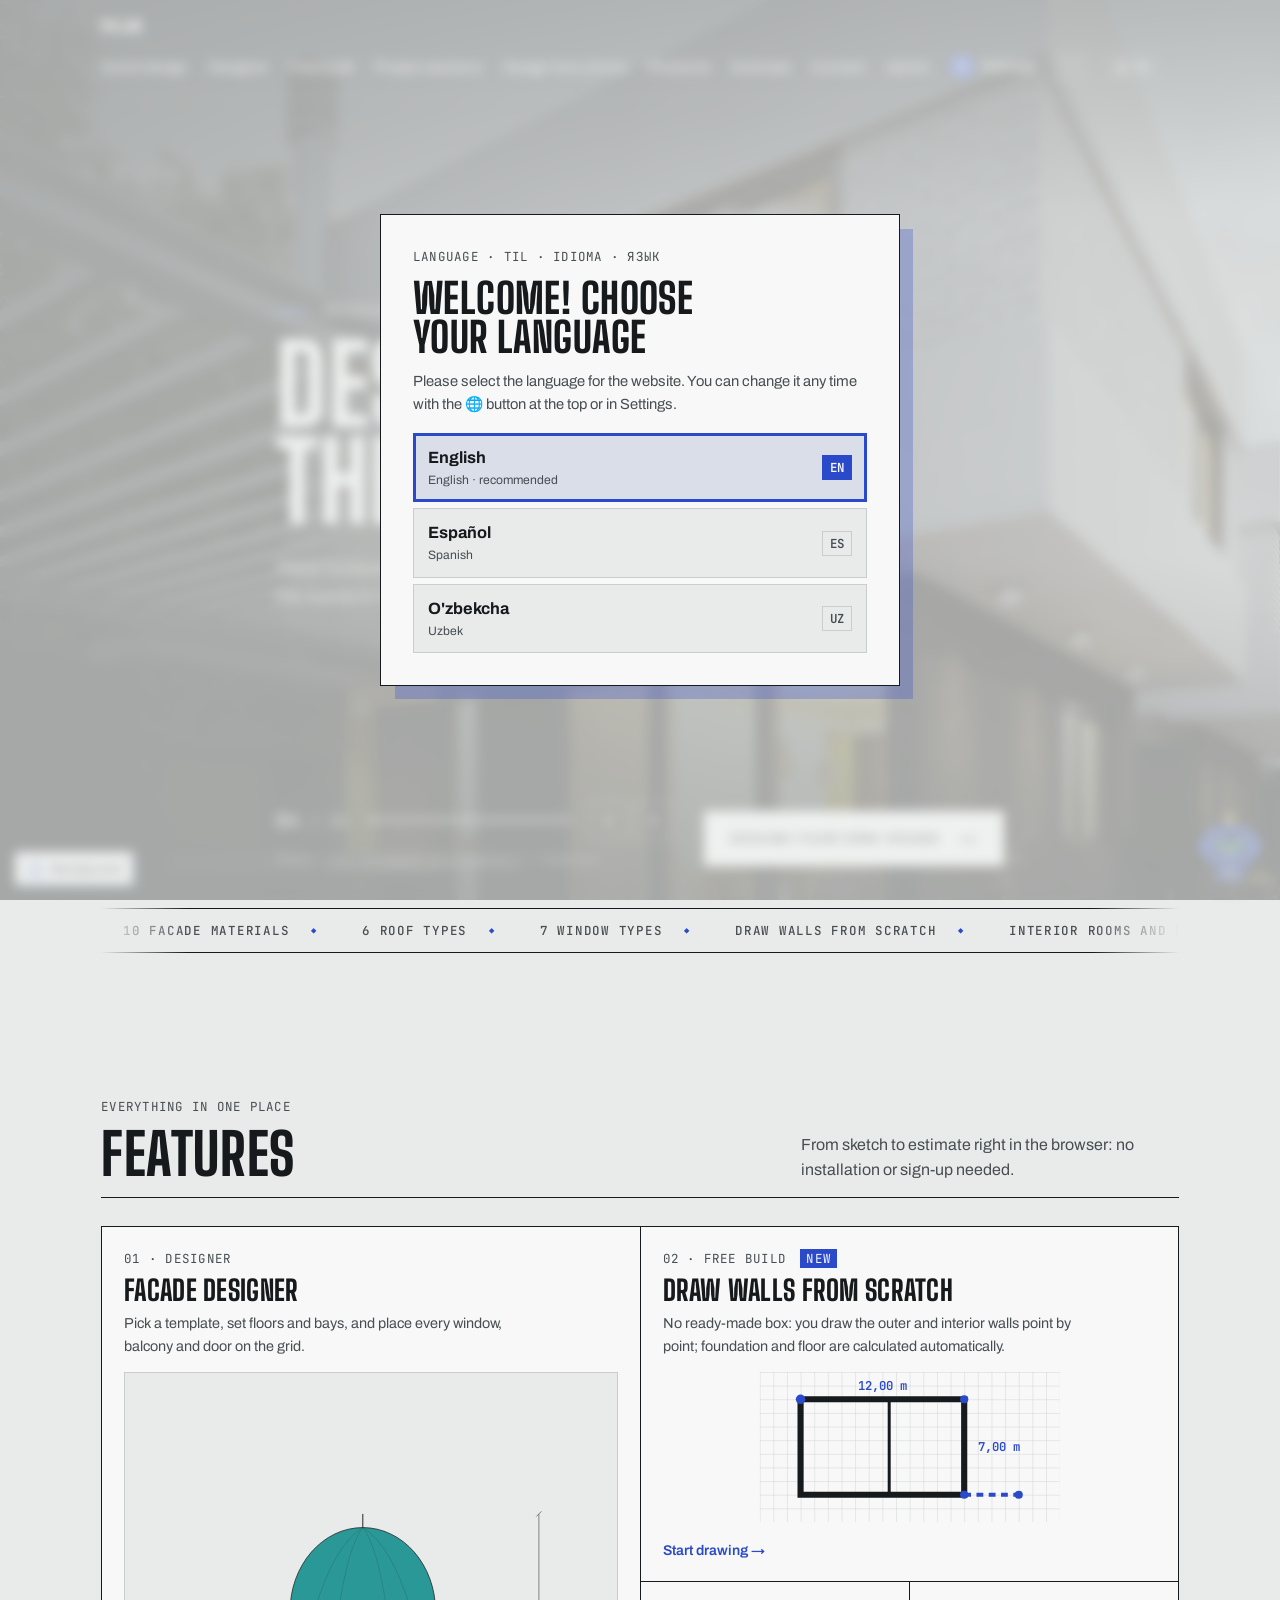
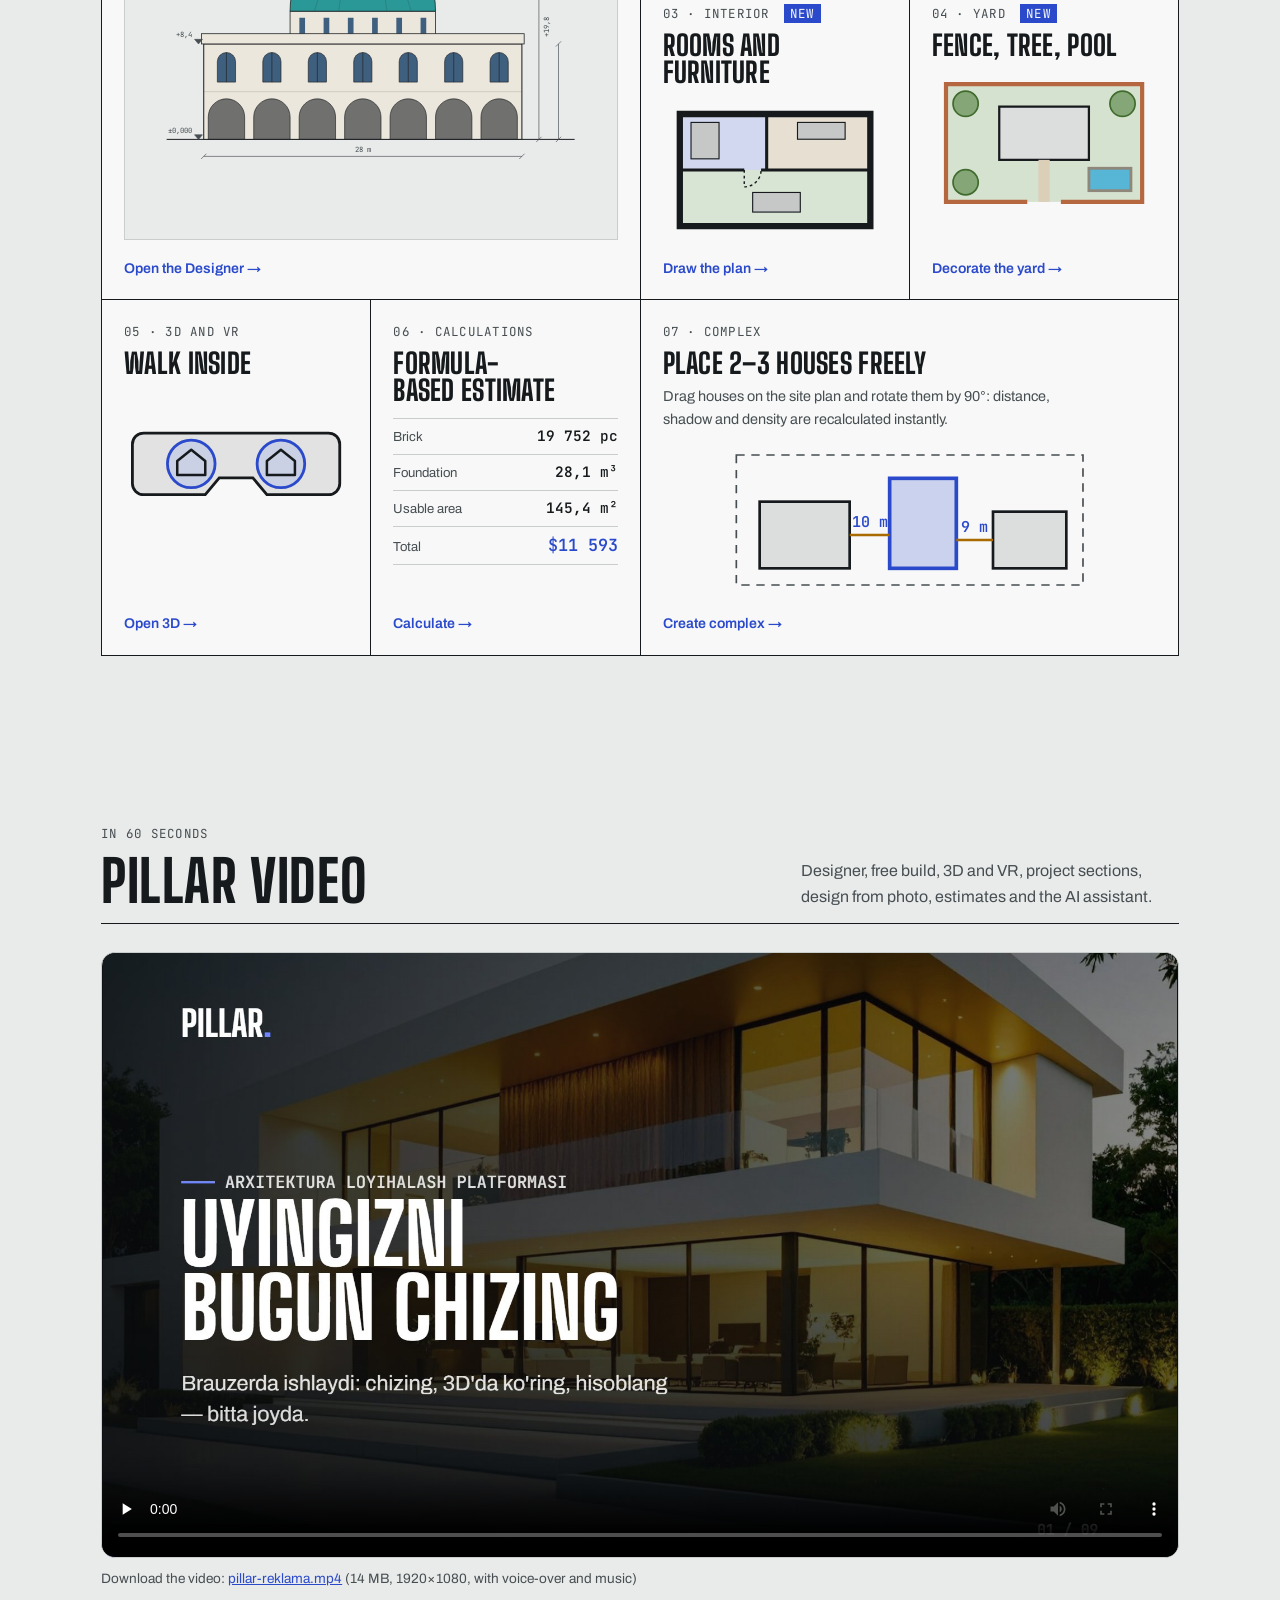
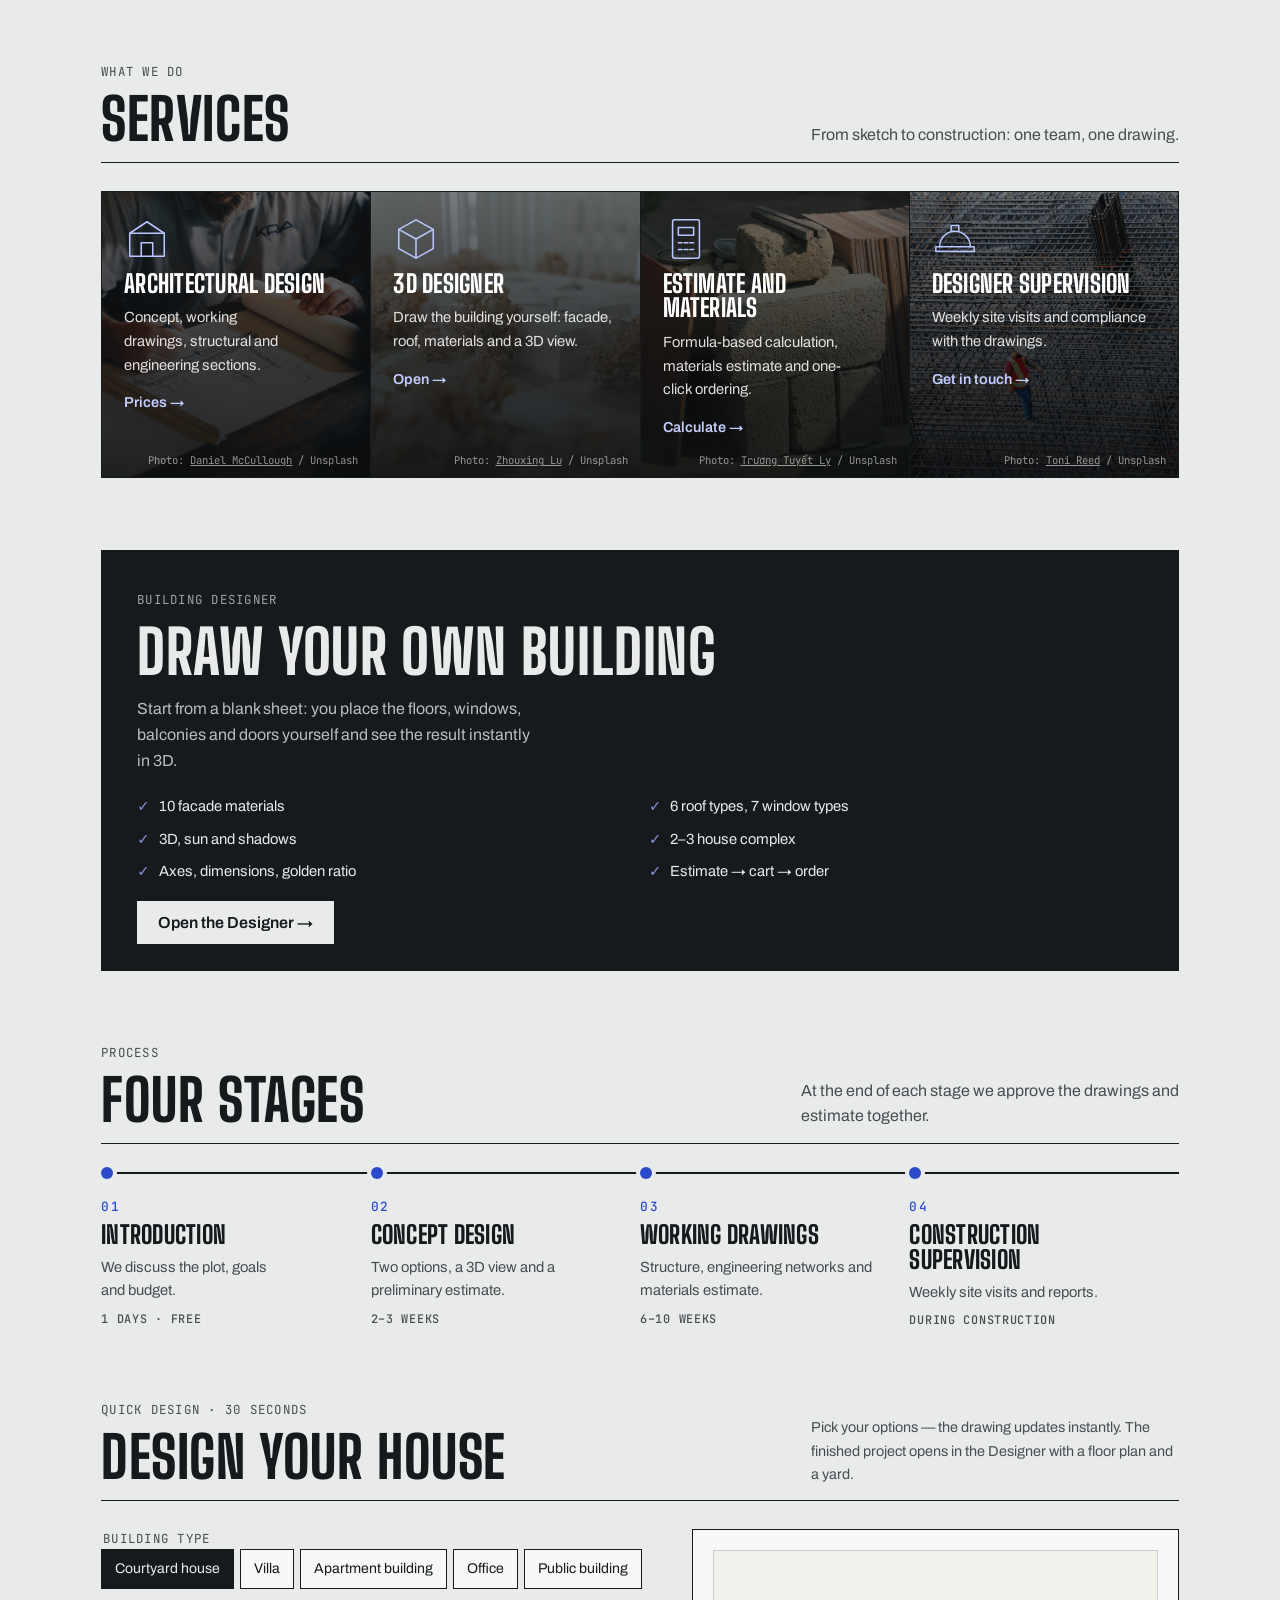
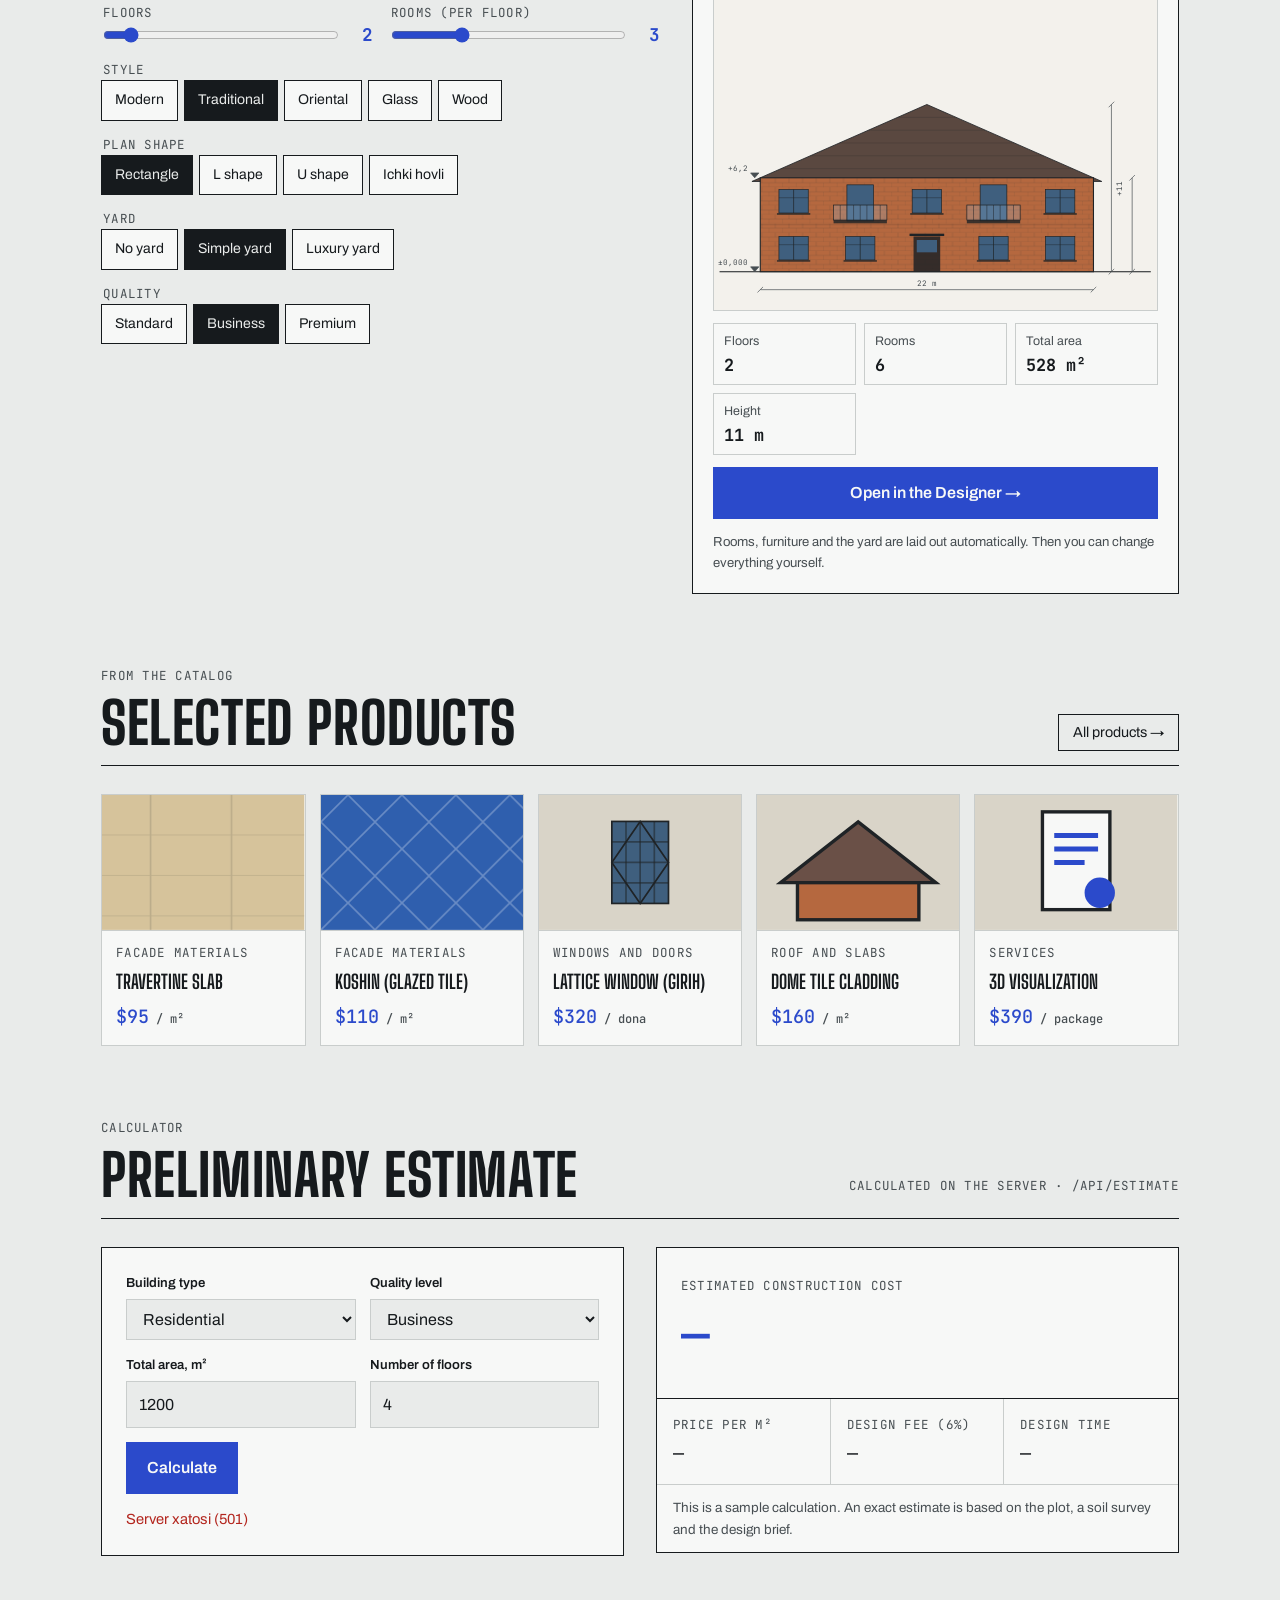
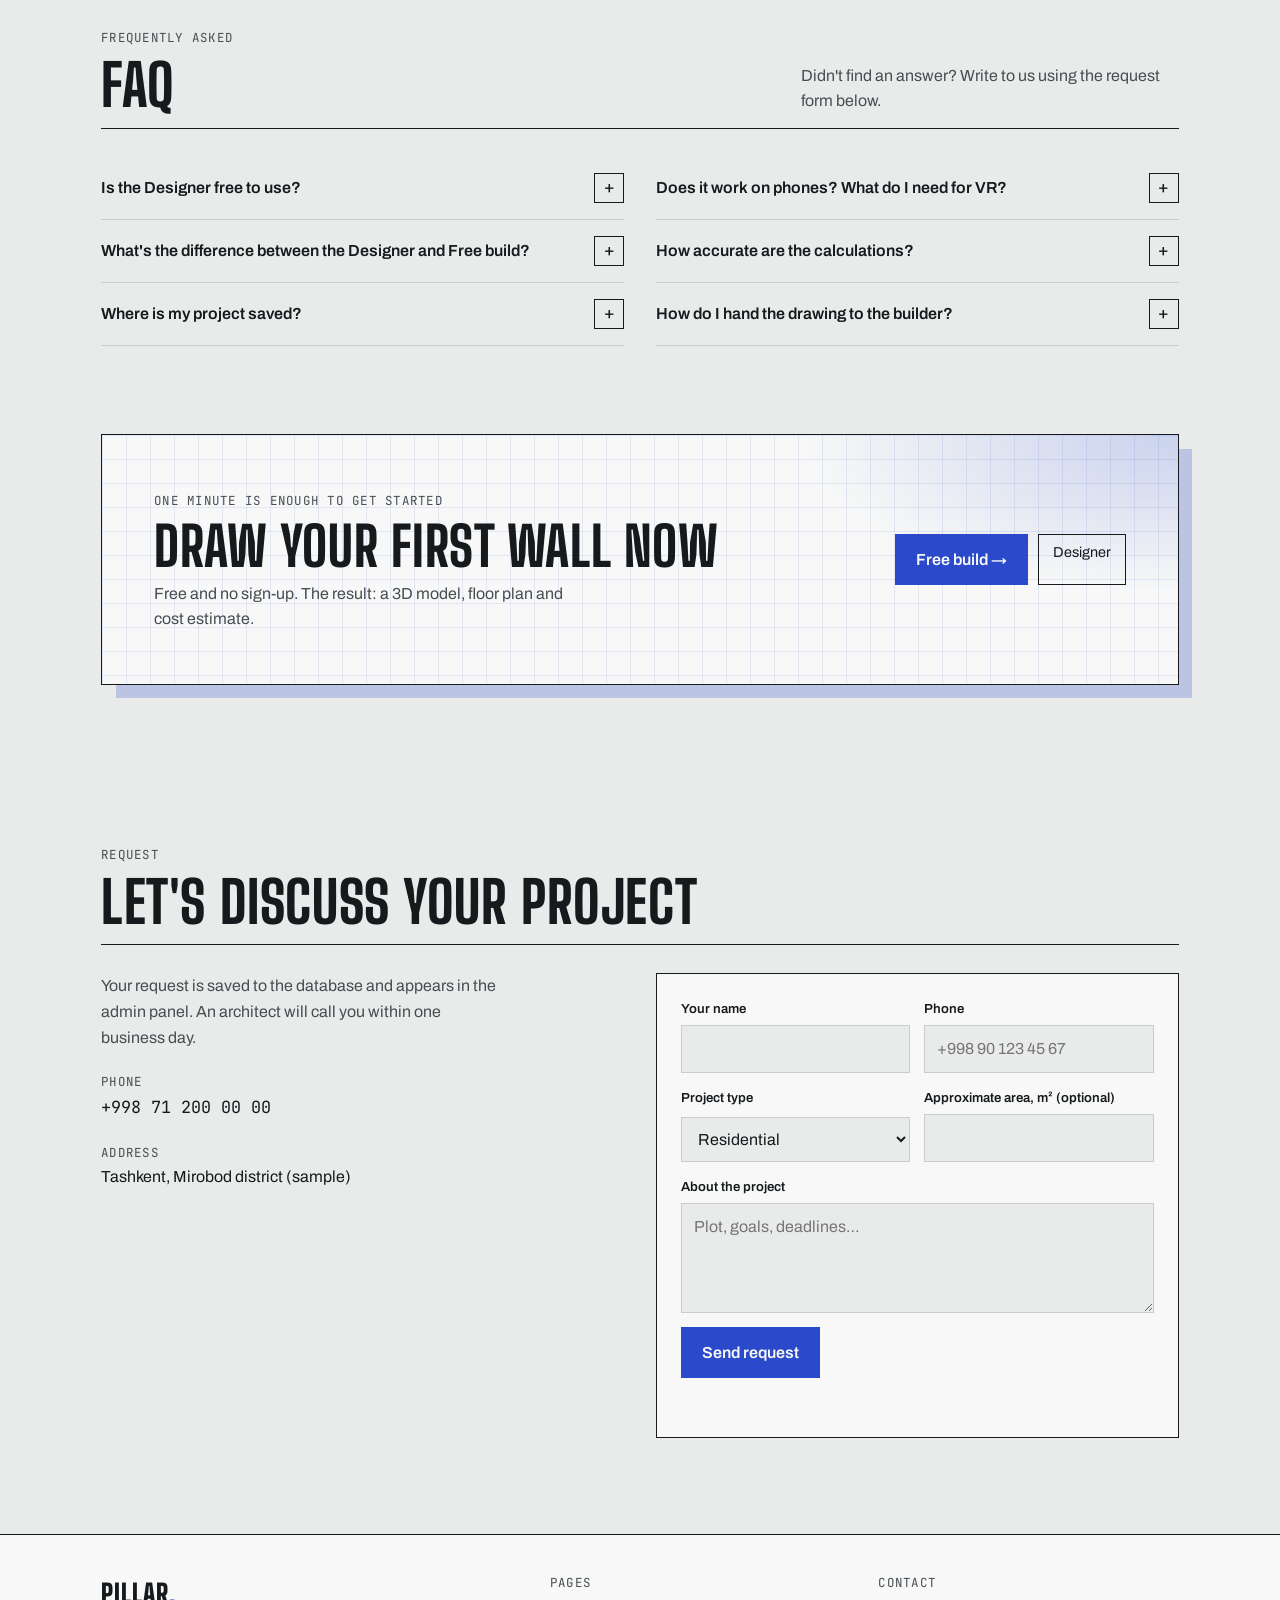
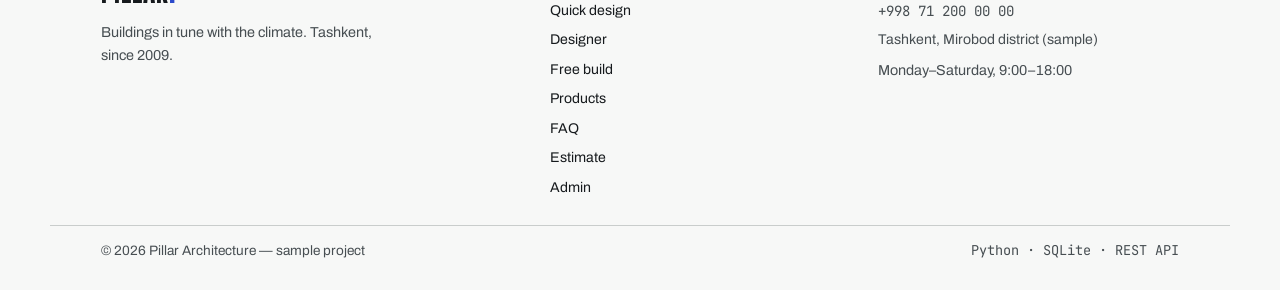
==== arxitektura/static/index.html @ 95802bc4 "Reklama: Konstruktor sahnasida uylar qora qalamda chiziladi + yangi "Erkin qurish" sahnasi Fasad chi" ====
<!doctype html>
<html lang="uz">
<head>
<meta charset="utf-8">
<meta name="viewport" content="width=device-width, initial-scale=1, viewport-fit=cover">
<title>Pillar Architecture</title>
<link rel="preconnect" href="https://fonts.googleapis.com">
<link rel="preconnect" href="https://fonts.gstatic.com" crossorigin>
<link rel="stylesheet" href="https://fonts.googleapis.com/css2?family=Big+Shoulders+Display:wght@700;800;900&family=Archivo:wght@400;500;600&family=JetBrains+Mono:wght@400;500&display=swap">
<link rel="stylesheet" href="style.css">
</head>
<body>
<nav class="nav">
  <div class="wrap">
    <a class="brand" href="#">Pillar<span>.</span></a>
    <ul>
      <li><a href="#tezkor">Tezkor loyiha</a></li>
      <li><a href="designer.html">Konstruktor</a></li>
      <li><a href="builder.html">Erkin qurish</a></li>
      <li><a href="bolimlar.html">Loyiha bo'limlari</a></li>
      <li><a href="rasm.html">Rasmdan dizayn</a></li>
      <li><a href="shop.html">Mahsulotlar <span class="cart-badge" data-cart-count hidden>0</span></a></li>
      <li><a href="#smeta">Smeta</a></li>
      <li><a href="#aloqa">Aloqa</a></li>
      <li><a href="admin.html">Admin</a></li>
    </ul>
  </div>
</nav>

<header class="phero" id="phero" tabindex="-1" aria-roledescription="carousel" aria-label="Pillar imkoniyatlari">
  <div class="phero-slides" aria-hidden="true">
    <div class="phero-slide is-on" data-img="hero/1.jpg" style="background-image:url(&quot;hero/1.jpg&quot;)"></div>
    <div class="phero-slide" data-img="hero/2.jpg"></div>
    <div class="phero-slide" data-img="hero/3.jpg"></div>
    <div class="phero-slide" data-img="hero/4.jpg"></div>
    <div class="phero-slide" data-img="hero/5.jpg"></div>
  </div>
  <div class="phero-shade" aria-hidden="true"></div>
  <div class="wrap phero-in">
    <div class="phero-copy" aria-live="polite">
        <div class="phero-txt is-on">
          <span class="phero-kicker">Konstruktor</span>
          <h1 class="phero-title">Uyingizni bugun chizing</h1>
          <p class="phero-lede">Qavatlar, tom, deraza va fasad materialini tanlang — bino darhol chizma va 3D ko'rinishda paydo bo'ladi.</p>
        </div>
        <div class="phero-txt">
          <span class="phero-kicker">Hovli</span>
          <h2 class="phero-title">Hovli ham loyihaning bir qismi</h2>
          <p class="phero-lede">Basseyn, garaj, ayvon va daraxtlar — uchastkani uy bilan birga rejalashtiring.</p>
        </div>
        <div class="phero-txt">
          <span class="phero-kicker">Meros</span>
          <h2 class="phero-title">Meros va bugungi kun</h2>
          <p class="phero-lede">Gumbaz, arka va ganch naqshlarni zamonaviy reja va texnologiya bilan uyg'unlashtiring.</p>
        </div>
        <div class="phero-txt">
          <span class="phero-kicker">Ichki makon · VR</span>
          <h2 class="phero-title">Ichkarida turib loyihalang</h2>
          <p class="phero-lede">Mebel, texnika va yoritishni joylashtiring, so'ng VR rejimida xonalar bo'ylab yuring.</p>
        </div>
        <div class="phero-txt">
          <span class="phero-kicker">Chizmalar</span>
          <h2 class="phero-title">Chizmadan smetagacha</h2>
          <p class="phero-lede">Bosh reja, qavat rejalari, kesim va material hisobi — barchasi bitta loyihadan avtomatik tuziladi.</p>
        </div>
    </div>
    <div class="phero-foot">
      <div class="phero-ctrl">
        <div class="phero-count">
          <span class="phero-no"><b>01</b><span> / 05</span></span>
          <span class="phero-bar" aria-hidden="true"><i></i></span>
          <span class="phero-arrows"><button type="button" class="phero-prev" aria-label="Oldingi rasm">←</button><button type="button" class="phero-next" aria-label="Keyingi rasm">→</button></span>
        </div>
        <div class="phero-credits">
        <p class="phero-credit is-on">Foto: <a href="https://unsplash.com/photos/4vioYQ9Nn9Y" target="_blank" rel="noopener">Arthur BAUDRY</a> / Unsplash</p>
        <p class="phero-credit">Foto: <a href="https://unsplash.com/photos/hHz4yrvxwlA" target="_blank" rel="noopener">Avi Werde</a> / Unsplash</p>
        <p class="phero-credit">Foto: <a href="https://unsplash.com/photos/dvoY6xonps8" target="_blank" rel="noopener">Alessio Roversi</a> / Unsplash</p>
        <p class="phero-credit">Foto: <a href="https://unsplash.com/photos/0n94KqRz6rQ" target="_blank" rel="noopener">juan verdaguer aguerrebehere</a> / Unsplash</p>
        <p class="phero-credit">Foto: <a href="https://unsplash.com/photos/F-slnkFvcag" target="_blank" rel="noopener">POOJAN THANEKAR</a> / Unsplash</p>
        </div>
      </div>
      <a class="phero-cta" href="designer.html"><span>O'z uyingizni loyihalang</span><i aria-hidden="true">→</i></a>
    </div>
  </div>
</header>

<main class="wrap">
  <div class="marquee" aria-hidden="true"><div class="mq-track"><span>10 xil fasad materiali</span><span>6 xil tom</span><span>7 xil deraza</span><span>Noldan devor chizish</span><span>Ichki xonalar va mebel</span><span>Hovli: daraxt, hovuz, so'ri</span><span>3D, quyosh va soyalar</span><span>VR ko'zoynak rejimi</span><span>G'isht va beton hisobi</span><span>Fundament va smeta</span><span>2–3 uyli majmua</span><span>JSON, SVG, CSV eksport</span><span>10 xil fasad materiali</span><span>6 xil tom</span><span>7 xil deraza</span><span>Noldan devor chizish</span><span>Ichki xonalar va mebel</span><span>Hovli: daraxt, hovuz, so'ri</span><span>3D, quyosh va soyalar</span><span>VR ko'zoynak rejimi</span><span>G'isht va beton hisobi</span><span>Fundament va smeta</span><span>2–3 uyli majmua</span><span>JSON, SVG, CSV eksport</span></div></div>

    <section id="imkoniyatlar">
      <div class="sec-head">
        <div><span class="label">Bir joyda hammasi</span><h2>Imkoniyatlar</h2></div>
        <p class="sec-sub">Eskizdan smetagacha brauzerning o'zida: o'rnatish ham, ro'yxatdan o'tish ham shart emas.</p>
      </div>
      <div class="bento">
        <a class="bento-t bt-a" href="designer.html">
          <span class="label">01 · Konstruktor</span>
          <h3>Fasad konstruktori</h3>
          <p>Andozani tanlang, qavat va oraliqlarni sozlang, har bir deraza, balkon va eshikni katakchaga qo'ying.</p>
          <div class="bt-vis bt-facade" id="bentoFacade"></div>
          <span class="more">Konstruktorni ochish →</span>
        </a>
        <a class="bento-t bt-b" href="builder.html">
          <span class="label">02 · Erkin qurish <em>yangi</em></span>
          <h3>Noldan devor chizish</h3>
          <p>Tayyor quti yo'q: tashqi va ichki devorlarni nuqtama-nuqta chizasiz, fundament va pol o'zi hisoblanadi.</p>
          <svg class="bt-vis bv" viewBox="0 0 220 110" aria-hidden="true">
            <defs><pattern id="bvGrid" width="10" height="10" patternUnits="userSpaceOnUse"><path d="M10 0H0V10" class="bv-grid"/></pattern></defs>
            <rect width="220" height="110" fill="url(#bvGrid)"/>
            <path class="bv-wall bv-draw" pathLength="100" d="M30 20H150V90H30Z"/>
            <path class="bv-wall thin bv-draw d2" pathLength="100" d="M95 20V90"/>
            <path class="bv-draft" d="M150 90H190"/>
            <circle class="bv-node" cx="30" cy="20" r="3.5"/><circle class="bv-node" cx="150" cy="20" r="3"/><circle class="bv-node" cx="150" cy="90" r="3"/><circle class="bv-node" cx="190" cy="90" r="3"/>
            <text class="bv-dim" x="90" y="13" text-anchor="middle">12,00 m</text><text class="bv-dim" x="160" y="58">7,00 m</text>
          </svg>
          <span class="more">Chizishni boshlash →</span>
        </a>
        <a class="bento-t bt-c" href="designer.html#intCard">
          <span class="label">03 · Ichki makon <em>yangi</em></span>
          <h3>Xonalar va mebel</h3>
          <svg class="bt-vis bv" viewBox="0 0 160 100" aria-hidden="true">
            <rect class="bv-room r1" x="12" y="10" width="62" height="40"/><rect class="bv-room r2" x="74" y="10" width="74" height="40"/><rect class="bv-room r3" x="12" y="50" width="136" height="40"/>
            <path class="bv-wall" d="M12 10H148V90H12Z"/><path class="bv-wall thin" d="M74 10V50M12 50H58M70 50H148"/>
            <path class="bv-swing" d="M58 50V62A12 12 0 0 0 70 50"/>
            <rect class="bv-furn" x="20" y="16" width="20" height="26"/><rect class="bv-furn" x="96" y="16" width="34" height="12"/><rect class="bv-furn" x="64" y="66" width="34" height="14"/>
          </svg>
          <span class="more">Rejani chizish →</span>
        </a>
        <a class="bento-t bt-d" href="designer.html#calcCard">
          <span class="label">04 · Hovli <em>yangi</em></span>
          <h3>To'siq, daraxt, hovuz</h3>
          <svg class="bt-vis bv" viewBox="0 0 160 100" aria-hidden="true">
            <rect class="bv-lawn" x="10" y="8" width="140" height="84"/>
            <path class="bv-fence" d="M68 92H10V8H150V92H92"/>
            <rect class="bv-house" x="48" y="24" width="64" height="38"/><rect class="bv-path" x="76" y="62" width="8" height="30"/>
            <circle class="bv-tree" cx="24" cy="22" r="9"/><circle class="bv-tree" cx="136" cy="22" r="9"/><circle class="bv-tree" cx="24" cy="78" r="9"/>
            <rect class="bv-pool" x="112" y="68" width="30" height="16"/>
          </svg>
          <span class="more">Hovlini bezash →</span>
        </a>
        <a class="bento-t bt-e" href="designer.html#iso">
          <span class="label">05 · 3D va VR</span>
          <h3>Ichiga kirib yuring</h3>
          <svg class="bt-vis bv" viewBox="0 0 160 100" aria-hidden="true">
            <path class="bv-goggle" d="M14 30h132a8 8 0 0 1 8 8v28a8 8 0 0 1-8 8h-44l-10-12h-24l-10 12H14a8 8 0 0 1-8-8V38a8 8 0 0 1 8-8z"/>
            <g class="bv-eye"><circle cx="48" cy="52" r="17"/><path d="M38 60V50l10-8 10 8v10z"/></g>
            <g class="bv-eye"><circle cx="112" cy="52" r="17"/><path d="M102 60V50l10-8 10 8v10z"/></g>
          </svg>
          <span class="more">3D'ni ochish →</span>
        </a>
        <a class="bento-t bt-f" href="#smeta">
          <span class="label">06 · Hisob-kitob</span>
          <h3>Formulali smeta</h3>
          <dl class="bt-vis bt-nums">
            <div><dt>G'isht</dt><dd><b data-count="19752">19 752</b> dona</dd></div>
            <div><dt>Fundament</dt><dd><b data-count="28.1" data-dec="1">28,1</b> m³</dd></div>
            <div><dt>Foydali maydon</dt><dd><b data-count="145.4" data-dec="1">145,4</b> m²</dd></div>
            <div class="tot"><dt>Jami</dt><dd>$<b data-count="11593">11 593</b></dd></div>
          </dl>
          <span class="more">Hisoblash →</span>
        </a>
        <a class="bento-t bt-g" href="designer.html#siteBar">
          <span class="label">07 · Majmua</span>
          <h3>2–3 uyni erkin joylashtiring</h3>
          <p>Uylarni bosh rejada sudrab ko'chiring va 90° ga buring: masofa, soya va zichlik darhol qayta hisoblanadi.</p>
          <svg class="bt-vis bv" viewBox="0 0 220 90" aria-hidden="true">
            <rect class="bv-plot" x="6" y="6" width="208" height="78"/>
            <rect class="bv-house" x="20" y="34" width="54" height="40"/><rect class="bv-house on" x="98" y="20" width="40" height="54"/><rect class="bv-house" x="160" y="40" width="44" height="34"/>
            <path class="bv-gapline" d="M74 54H98M138 57H160"/><text class="bv-dim" x="86" y="49" text-anchor="middle">10 m</text><text class="bv-dim" x="149" y="52" text-anchor="middle">9 m</text>
          </svg>
          <span class="more">Majmua yaratish →</span>
        </a>
      </div>
    </section>

    <section id="video" class="promo-video" aria-label="Pillar haqida video">
      <div class="sec-head">
        <div><span class="label">60 soniyada</span><h2>Pillar haqida video</h2></div>
        <p class="sec-sub">Konstruktor, erkin qurish, 3D va VR, loyiha bo'limlari, rasmdan dizayn, smeta va AI yordamchi.</p>
      </div>
      <video controls preload="none" playsinline poster="video/pillar-reklama.jpg" width="1920" height="1080"><source src="video/pillar-reklama.mp4" type="video/mp4"></video>
      <p class="muted pv-dl">Videoni yuklab olish: <a href="video/pillar-reklama.mp4" download>pillar-reklama.mp4</a> (14 MB, 1920×1080, diktor va musiqa bilan)</p>
    </section>

    <section id="xizmatlar">
      <div class="sec-head">
        <div><span class="label">Nima qilamiz</span><h2>Xizmatlar</h2></div>
        <p class="sec-sub">Eskizdan qurilishgacha: bitta jamoa, bitta chizma.</p>
      </div>
      <div class="svc-grid">
        <article class="svc-card"><svg viewBox="0 0 48 48" aria-hidden="true"><path d="M6 42V18L24 6l18 12v24z"/><path d="M18 42V28h12v14"/><path d="M6 18h36"/></svg><h3>Arxitektura loyihasi</h3><p>Eskiz, ishchi chizmalar, konstruksiya va muhandislik bo'limlari.</p><a class="more" href="shop.html">Narxlar →</a><small class="svc-credit">Foto: <a href="https://unsplash.com/photos/HtBlQdxfG9k" target="_blank" rel="noopener">Daniel McCullough</a> / Unsplash</small></article>
        <article class="svc-card"><svg viewBox="0 0 48 48" aria-hidden="true"><path d="M24 4 42 14v20L24 44 6 34V14z"/><path d="M6 14l18 10 18-10M24 24v20"/></svg><h3>3D konstruktor</h3><p>Binoni o'zingiz chizing: fasad, tom, materiallar va 3D ko'rinish.</p><a class="more" href="designer.html">Ochish →</a><small class="svc-credit">Foto: <a href="https://unsplash.com/photos/xOszZJGtKeA" target="_blank" rel="noopener">Zhouxing Lu</a> / Unsplash</small></article>
        <article class="svc-card"><svg viewBox="0 0 48 48" aria-hidden="true"><rect x="10" y="4" width="28" height="40" rx="2"/><path d="M16 12h16v8H16zM16 28h4M22 28h4M28 28h4M16 35h4M22 35h4M28 35h4"/></svg><h3>Smeta va materiallar</h3><p>Formulali hisob, materiallar smetasi va bir bosishda buyurtma.</p><a class="more" href="#smeta">Hisoblash →</a><small class="svc-credit">Foto: <a href="https://unsplash.com/photos/OCwOh2tst24" target="_blank" rel="noopener">Trương Tuyết Ly</a> / Unsplash</small></article>
        <article class="svc-card"><svg viewBox="0 0 48 48" aria-hidden="true"><path d="M8 32a16 16 0 0 1 32 0"/><path d="M4 32h40v5H4zM20 16V10h8v6"/></svg><h3>Mualliflik nazorati</h3><p>Qurilish maydoniga haftalik tashrif va chizmaga muvofiqlik.</p><a class="more" href="#aloqa">Bog'lanish →</a><small class="svc-credit">Foto: <a href="https://unsplash.com/photos/dSjrv4w1g1Q" target="_blank" rel="noopener">Toni Reed</a> / Unsplash</small></article>
      </div>
    </section>

    <section id="konstruktor-blok">
      <div class="promo-in">
        <div class="promo-text">
          <span class="label">Bino konstruktori</span>
          <h2>Binongizni o'zingiz chizing</h2>
          <p>Bo'sh varaqdan boshlang: qavatlar, deraza, balkon va eshiklarni o'zingiz joylaysiz, natijani darhol 3D'da ko'rasiz.</p>
          <ul class="ticks">
            <li>10 xil fasad materiali</li>
            <li>6 xil tom, 7 xil deraza</li>
            <li>3D, quyosh va soyalar</li>
            <li>2–3 ta uyli majmua</li>
            <li>O'qlar, o'lchamlar, oltin kesim</li>
            <li>Smeta → savat → buyurtma</li>
          </ul>
          <a class="btn" href="designer.html">Konstruktorni ochish →</a>
        </div>
      </div>
    </section>

    <section id="jarayon">
      <div class="sec-head">
        <div><span class="label">Jarayon</span><h2>To'rt bosqich</h2></div>
        <p class="sec-sub">Har bir bosqich oxirida chizma va smetani birga tasdiqlaymiz.</p>
      </div>
      <ol class="steps-list">
        <li><span class="step-n">01</span><h3>Tanishuv</h3><p>Uchastka, maqsad va byudjetni muhokama qilamiz.</p><span class="step-t">1 kun · bepul</span></li>
        <li><span class="step-n">02</span><h3>Eskiz loyiha</h3><p>Ikki variant, 3D ko'rinish va dastlabki smeta.</p><span class="step-t">2–3 hafta</span></li>
        <li><span class="step-n">03</span><h3>Ishchi chizmalar</h3><p>Konstruksiya, muhandislik tarmoqlari va materiallar smetasi.</p><span class="step-t">6–10 hafta</span></li>
        <li><span class="step-n">04</span><h3>Qurilish nazorati</h3><p>Qurilish maydoniga haftalik tashrif va hisobot.</p><span class="step-t">qurilish davomida</span></li>
      </ol>
    </section>

  <section id="tezkor">
    <div class="sec-head">
      <div><span class="label">Tezkor loyiha · 30 soniya</span><h2>Uyingizni loyihalang</h2></div>
      <p class="muted">Tanlang — chizma darhol o'zgaradi. Tayyor loyiha ichki reja va hovli bilan Konstruktorda ochiladi.</p>
    </div>
    <div class="wiz" id="wiz"></div>
  </section>

    <section id="tanlangan">
      <div class="sec-head">
        <div><span class="label">Katalogdan</span><h2>Tanlangan mahsulotlar</h2></div>
        <a class="btn-ghost" href="shop.html">Barcha mahsulotlar →</a>
      </div>
      <div class="feat-grid" id="homeProducts"><p class="empty">Katalog yuklanmoqda…</p></div>
    </section>

  <section id="smeta">
    <div class="sec-head">
      <div><span class="label">Kalkulyator</span><h2>Dastlabki smeta</h2></div>
      <p class="label">Hisob serverda bajariladi · /api/estimate</p>
    </div>
    <div class="two">
      <form class="sheet" id="estForm" novalidate>
        <div class="row">
          <div class="field">
            <label for="estCat">Bino turi</label>
            <select id="estCat" name="category">
              <option value="turar-joy">Turar-joy</option>
              <option value="jamoat">Jamoat binosi</option>
              <option value="tijorat">Tijorat binosi</option>
              <option value="interyer">Interyer</option>
            </select>
          </div>
          <div class="field">
            <label for="estQ">Sifat darajasi</label>
            <select id="estQ" name="quality">
              <option value="standart">Standart</option>
              <option value="biznes" selected>Biznes</option>
              <option value="premium">Premium</option>
            </select>
          </div>
        </div>
        <div class="row">
          <div class="field">
            <label for="estArea">Umumiy maydon, m²</label>
            <input id="estArea" name="area_m2" type="number" min="20" max="200000" value="1200" inputmode="numeric">
          </div>
          <div class="field">
            <label for="estFloors">Qavatlar soni</label>
            <input id="estFloors" name="floors" type="number" min="1" max="60" value="4" inputmode="numeric">
          </div>
        </div>
        <button class="btn" type="submit">Hisoblash</button>
        <p class="msg" id="estMsg" role="status"></p>
      </form>
      <div class="result" id="estResult" aria-live="polite">
        <div class="big"><span class="label">Taxminiy qurilish narxi</span><b id="rBuild">—</b></div>
        <dl>
          <div><dt class="label">1 m² narxi</dt><dd id="rM2">—</dd></div>
          <div><dt class="label">Loyiha haqi (6%)</dt><dd id="rFee">—</dd></div>
          <div><dt class="label">Loyihalash muddati</dt><dd id="rWeeks">—</dd></div>
        </dl>
        <p class="note">Bu namunaviy hisob. Aniq smeta yer uchastkasi, grunt tekshiruvi va topshiriq asosida tuziladi.</p>
      </div>
    </div>
  </section>

  <section id="savollar">
      <div class="sec-head">
        <div><span class="label">Ko'p beriladigan</span><h2>Savollar</h2></div>
        <p class="sec-sub">Javob topilmasa — pastdagi ariza orqali yozing.</p>
      </div>
      <div class="faq"><details class="faq-i"><summary>Konstruktordan foydalanish pullikmi?</summary><p>Yo'q. Fasad konstruktori, erkin qurish, 3D, VR va hisob-kitob bepul, ro'yxatdan o'tish ham shart emas. Pullik qismi — arxitektor bilan haqiqiy loyiha.</p></details><details class="faq-i"><summary>Konstruktor va erkin qurishning farqi nima?</summary><p>Konstruktorda tayyor bino qutisini sozlaysiz: qavat, oraliq, tom, fasad kataklari. Erkin qurishda bo'sh uchastka beriladi — tashqi va ichki devorlarni noldan o'zingiz chizasiz.</p></details><details class="faq-i"><summary>Loyiham qayerda saqlanadi?</summary><p>Galereyaga, shu brauzerga yoki JSON faylga saqlaysiz. Faylni boshqa kompyuterda "Fayldan ochish" orqali davom ettirish mumkin.</p></details><details class="faq-i"><summary>Telefonda ishlaydimi? VR uchun nima kerak?</summary><p>Ha, telefonda ham ishlaydi. VR rejimida ekran ikkiga bo'linadi: telefonni karton VR ko'zoynakka qo'yib, binoni haqiqiy o'lchamda aylanib ko'rasiz. Quest kabi shlem ham qo'llanadi.</p></details><details class="faq-i"><summary>Hisob-kitob qanchalik aniq?</summary><p>Taxminiy: g'isht 394 dona/m³, fundament lenta usulida, standart me'yorlar bo'yicha. Har bir qiymat yonida formulasi ko'rinadi. Qurilish uchun muhandislik hisobi va grunt tekshiruvi kerak.</p></details><details class="faq-i"><summary>Chizmani ustaga qanday beraman?</summary><p>Fasadni SVG, 3D ko'rinishni PNG, smetani CSV (Excel) qilib yuklab oling yoki loyihani JSON fayl sifatida yuboring.</p></details></div>
    </section>

    <section class="cta-band" aria-labelledby="ctaTitle">
      <div class="cta-band-text">
        <span class="label">Boshlash uchun bir daqiqa yetadi</span>
        <h2 id="ctaTitle">Birinchi devoringizni hozir chizing</h2>
        <p>Bepul va ro'yxatdan o'tmasdan. Natija — 3D model, ichki reja va smeta.</p>
      </div>
      <div class="cta-band-btns">
        <a class="btn" href="builder.html">Erkin qurish →</a>
        <a class="btn-ghost" href="designer.html">Konstruktor</a>
      </div>
    </section>

    <section id="aloqa">
    <div class="sec-head">
      <div><span class="label">Ariza</span><h2>Loyihani muhokama qilamiz</h2></div>
    </div>
    <div class="two">
      <div class="contact-info">
        <p>Arizangiz bazaga yoziladi va admin panelda ko'rinadi. Arxitektor bir ish kuni ichida qo'ng'iroq qiladi.</p>
        <div><span class="label">Telefon</span><div class="mono">+998 71 200 00 00</div></div>
        <div><span class="label">Manzil</span><div>Toshkent, Mirobod tumani (namuna)</div></div>
      </div>
      <form class="sheet" id="reqForm" novalidate>
        <div class="row">
          <div class="field"><label for="rqName">Ismingiz</label><input id="rqName" name="name" required minlength="2" maxlength="80" autocomplete="name"></div>
          <div class="field"><label for="rqPhone">Telefon</label><input id="rqPhone" name="phone" type="tel" required placeholder="+998 90 123 45 67" autocomplete="tel"></div>
        </div>
        <div class="row">
          <div class="field">
            <label for="rqType">Loyiha turi</label>
            <select id="rqType" name="project_type">
              <option value="turar-joy">Turar-joy</option>
              <option value="jamoat">Jamoat binosi</option>
              <option value="tijorat">Tijorat binosi</option>
              <option value="interyer">Interyer</option>
            </select>
          </div>
          <div class="field"><label for="rqArea">Taxminiy maydon, m² (ixtiyoriy)</label><input id="rqArea" name="area_m2" type="number" min="1" inputmode="numeric"></div>
        </div>
        <div class="field"><label for="rqMsg">Loyiha haqida</label><textarea id="rqMsg" name="message" required minlength="5" maxlength="2000" placeholder="Uchastka, maqsad, muddatlar…"></textarea></div>
        <button class="btn" type="submit">Ariza yuborish</button>
        <p class="msg" id="reqMsg" role="status"></p>
      </form>
    </div>
  </section>
</main>

<footer class="foot">
  <div class="wrap foot-in">
    <div><a class="brand" href="#">Pillar<span>.</span></a><p class="muted">Iqlimga mos binolar. Toshkent, 2009 yildan.</p></div>
    <nav aria-label="Sahifalar"><span class="label">Sahifalar</span><a href="#tezkor">Tezkor loyiha</a><a href="designer.html">Konstruktor</a><a href="builder.html">Erkin qurish</a><a href="shop.html">Mahsulotlar</a><a href="#savollar">Savollar</a><a href="#smeta">Smeta</a><a href="admin.html">Admin</a></nav>
    <div><span class="label">Aloqa</span><span class="mono">+998 71 200 00 00</span><span>Toshkent, Mirobod tumani (namuna)</span><span class="muted">Dushanba–shanba, 9:00–18:00</span></div>
  </div>
  <div class="wrap foot-bottom"><span>© 2026 Pillar Architecture — namunaviy loyiha</span><span class="mono">Python · SQLite · REST API</span></div>
</footer>

<script src="nav.js"></script>
<script src="i18n.js"></script>
<script src="simple.js"></script>
<script src="advisor.js"></script>
<script src="auth.js"></script>
<script src="motion.js"></script>
<script src="facade.js"></script>
<script src="building.js"></script>
<script src="settings.js"></script>
<script src="geo.js"></script>
<script src="app.js"></script>
<script src="wizard.js"></script>
<script src="shop.js"></script>
<script src="hero.js"></script>
<script src="home.js"></script>
<script src="bgpicker.js"></script>
<script src="bg3d.js"></script>
<script src="ai.js"></script>
<script src="tour.js"></script>
</body>
</html>
---- arxitektura/static/style.css ----
/* Layout: chizma varag'i — chap tomonda o'lcham chiziqlari, kontent 12 ustunli to'r ustida */
:root {
  --bg: #e9ebea;        /* beton */
  --surface: #f7f8f7;
  --fg: #161a1d;        /* grafit */
  --muted: #474e52;        /* ikkinchi darajali matn: fon ustida ham o'qiladigan kontrast (~7:1) */
  --line: #c9cdcc;
  --accent: #2b4acb;    /* kobalt — chizma siyohi */
  --ok: #2f7d4f;
  --warn: #a96a00;
  --danger: #b3261e;
  --font-display: "Big Shoulders Display", "Arial Narrow", sans-serif;
  --font-body: "Archivo", "Segoe UI", system-ui, sans-serif;
  --font-mono: "JetBrains Mono", ui-monospace, Consolas, monospace;
}
@media (prefers-color-scheme: dark) {
  :root:not([data-theme="light"]) {
    --bg: #121516; --surface: #1b1f21; --fg: #e8eae9; --muted: #b0b7bb; --line: #30373a;
    --accent: #8da2ff; --ok: #6cc28f; --warn: #e0a640; --danger: #f08a82; color-scheme: dark;
  }
}
:root[data-theme="dark"] {
  --bg: #121516; --surface: #1b1f21; --fg: #e8eae9; --muted: #b0b7bb; --line: #30373a;
  --accent: #8da2ff; --ok: #6cc28f; --warn: #e0a640; --danger: #f08a82; color-scheme: dark;
}

* { box-sizing: border-box; }
html { scroll-behavior: smooth; }
body {
  margin: 0; background: var(--bg); color: var(--fg);
  font-family: var(--font-body); font-size: 1rem; line-height: 1.6;
}
/* Orqa fon: 1) yumshoq yorug'lik, 2) mayda va asosiy chizma to'ri, 3) pastda binolar konturi */
body::before {
  content: ""; position: fixed; inset: 0; z-index: -2; pointer-events: none;
  background:
    radial-gradient(62rem 40rem at 88% -8%, color-mix(in srgb, var(--accent) 7%, transparent), transparent 70%),
    radial-gradient(46rem 34rem at -8% 108%, color-mix(in srgb, var(--accent) 4%, transparent), transparent 70%),
    linear-gradient(color-mix(in srgb, var(--fg) 5%, transparent) 1px, transparent 1px) 0 0 / 120px 120px,
    linear-gradient(90deg, color-mix(in srgb, var(--fg) 5%, transparent) 1px, transparent 1px) 0 0 / 120px 120px,
    linear-gradient(color-mix(in srgb, var(--fg) 2.5%, transparent) 1px, transparent 1px) 0 0 / 24px 24px,
    linear-gradient(90deg, color-mix(in srgb, var(--fg) 2.5%, transparent) 1px, transparent 1px) 0 0 / 24px 24px;
}
body::after {
  content: ""; position: fixed; inset: 0; z-index: -1; pointer-events: none;
  background: var(--fg); opacity: var(--bg-op, .04);
  -webkit-mask: var(--bg-mask, url("bg-arxitektura.svg")) center bottom / cover no-repeat;   /* --bg-mask: bgpicker.js tanlagan fon */
          mask: var(--bg-mask, url("bg-arxitektura.svg")) center bottom / cover no-repeat;
}
.wrap { max-width: 1180px; margin: 0 auto; padding-inline: max(16px, 4vw); }
h1, h2, h3 { font-family: var(--font-display); font-weight: 800; line-height: 1; margin: 0; text-wrap: balance; letter-spacing: .01em; }
p { margin: 0; }
a { color: var(--accent); }
:focus-visible { outline: 2px solid var(--accent); outline-offset: 2px; }
.label { font-family: var(--font-mono); font-size: .78rem; letter-spacing: .1em; text-transform: uppercase; color: var(--muted); }
.mono { font-family: var(--font-mono); font-variant-numeric: tabular-nums; }

/* NAV */
.nav { position: sticky; top: env(safe-area-inset-top, 0px); z-index: 10; background: var(--bg); border-bottom: 1px solid var(--fg); }
.nav .wrap { display: flex; align-items: center; justify-content: space-between; gap: 16px; padding-block: 14px; flex-wrap: wrap; }
.brand { font-family: var(--font-display); font-weight: 900; font-size: 1.6rem; letter-spacing: .04em; text-decoration: none; color: var(--fg); text-transform: uppercase; }
.brand span { color: var(--accent); }
.nav ul { list-style: none; display: flex; gap: 20px; margin: 0; padding: 0; flex-wrap: wrap; }
.nav a { color: var(--fg); text-decoration: none; font-size: .95rem; }
.nav a:hover { color: var(--accent); }

/* HERO */
.hero { padding-block: 72px 56px; display: grid; grid-template-columns: minmax(0, 1.5fr) minmax(0, 1fr); gap: 48px; align-items: end; }
.hero h1 { font-size: clamp(3.4rem, 10vw, 8.5rem); text-transform: uppercase; line-height: .88; }
.hero h1 em { font-style: normal; color: var(--accent); }
.hero .lede { margin-top: 24px; font-size: 1.15rem; max-width: 48ch; color: var(--muted); }
.dim { position: relative; margin-top: 28px; padding-top: 14px; border-top: 1px solid var(--fg); font-family: var(--font-mono); font-size: .75rem; color: var(--muted); display: flex; justify-content: space-between; }
.dim::before, .dim::after { content: ""; position: absolute; top: -6px; width: 1px; height: 11px; background: var(--fg); }
.dim::before { left: 0; } .dim::after { right: 0; }
.stats { display: grid; grid-template-columns: repeat(2, minmax(0, 1fr)); border-top: 1px solid var(--fg); border-left: 1px solid var(--fg); }
.stats div { padding: 16px; border-right: 1px solid var(--fg); border-bottom: 1px solid var(--fg); background: var(--surface); }
.stats b { display: block; font-family: var(--font-mono); font-size: 1.9rem; font-weight: 500; font-variant-numeric: tabular-nums; }

section { padding-block: 72px 0; }
.sec-head { display: flex; justify-content: space-between; align-items: end; gap: 16px 32px; flex-wrap: wrap; margin-bottom: 28px; padding-bottom: 14px; border-bottom: 1px solid var(--fg); }
.sec-head h2 { font-size: clamp(2.2rem, 5vw, 3.6rem); text-transform: uppercase; }
.sec-head .label { display: block; margin-bottom: 8px; }

/* FILTER */
.filters { display: flex; flex-wrap: wrap; gap: 6px; }
.filters button, .btn-ghost {
  font: inherit; font-size: .9rem; padding: 6px 14px; cursor: pointer; border-radius: 0;
  border: 1px solid var(--fg); background: transparent; color: var(--fg);
}
.filters button[aria-pressed="true"] { background: var(--fg); color: var(--bg); }

/* PROJECT GRID */
.grid { display: grid; grid-template-columns: repeat(auto-fill, minmax(280px, 1fr)); gap: 20px; }
.card {
  display: grid; grid-template-rows: auto 1fr; background: var(--surface); border: 1px solid var(--line);
  text-align: left; padding: 0; font: inherit; color: inherit; cursor: pointer; transition: border-color .15s, transform .15s;
}
.card:hover { border-color: var(--fg); transform: translateY(-2px); }
.card .facade { border-bottom: 1px solid var(--line); background: var(--bg); }
.card .body { padding: 16px 18px 18px; display: grid; gap: 8px; align-content: start; }
.card h3 { font-size: 1.55rem; text-transform: uppercase; }
.card .meta { display: flex; justify-content: space-between; gap: 8px; font-family: var(--font-mono); font-size: .78rem; color: var(--muted); flex-wrap: wrap; }
.facade svg { display: block; width: 100%; height: auto; }
.facade .ground { stroke: var(--fg); stroke-width: 1.5; }
.facade .mass { fill: var(--surface); stroke: var(--fg); stroke-width: 1.5; }
.facade .win { fill: var(--accent); opacity: .75; }
.facade .dimline { stroke: var(--muted); stroke-width: 1; }
.facade .dimtext { fill: var(--muted); font-family: var(--font-mono); font-size: 10px; }

.pill { display: inline-block; font-family: var(--font-mono); font-size: .7rem; letter-spacing: .06em; text-transform: uppercase; padding: 2px 8px; border: 1px solid currentColor; }
.pill.qurildi { color: var(--ok); } .pill.qurilmoqda { color: var(--warn); } .pill.loyihada { color: var(--accent); }
.pill.yangi { color: var(--accent); } .pill.ko\'rildi { color: var(--warn); } .pill.yopildi { color: var(--muted); }

.empty, .err { padding: 24px; border: 1px dashed var(--line); color: var(--muted); }
.err { color: var(--danger); border-color: var(--danger); }

/* DIALOG */
dialog { border: 1px solid var(--fg); padding: 0; max-width: min(760px, calc(100vw - 32px)); width: 100%; background: var(--surface); color: var(--fg); }
dialog::backdrop { background: rgba(10, 12, 14, .55); }
.dlg { display: grid; grid-template-columns: minmax(0, 1fr) minmax(0, 1fr); }
.dlg .facade { background: var(--bg); border-right: 1px solid var(--line); display: flex; align-items: end; }
.dlg .info { padding: 24px; display: grid; gap: 14px; align-content: start; }
.dlg h3 { font-size: 2.2rem; text-transform: uppercase; }
.spec { display: grid; grid-template-columns: auto 1fr; gap: 6px 16px; margin: 0; font-size: .92rem; }
.spec dt { color: var(--muted); } .spec dd { margin: 0; font-family: var(--font-mono); }
.close { justify-self: start; }

/* FORMS */
.two { display: grid; grid-template-columns: minmax(0, 1fr) minmax(0, 1fr); gap: 32px; align-items: start; }
form.sheet { display: grid; gap: 14px; background: var(--surface); border: 1px solid var(--fg); padding: 24px; }
.row { display: grid; grid-template-columns: repeat(2, minmax(0, 1fr)); gap: 14px; }
.field { display: grid; gap: 6px; }
.field label { font-size: .82rem; font-weight: 600; }
.field input, .field select, .field textarea {
  font: inherit; padding: 10px 12px; border: 1px solid var(--line); border-radius: 0; background: var(--bg); color: var(--fg); width: 100%;
}
.field textarea { min-height: 110px; resize: vertical; }
.field input:focus, .field select:focus, .field textarea:focus { border-color: var(--accent); outline: none; }
.btn { font: inherit; font-weight: 600; padding: 12px 20px; border: 1px solid var(--accent); background: var(--accent); color: var(--surface); cursor: pointer; border-radius: 0; justify-self: start; }
.btn:disabled { opacity: .5; cursor: wait; }
.msg { font-size: .92rem; min-height: 1.4em; }
.msg.ok { color: var(--ok); } .msg.bad { color: var(--danger); }

.result { border: 1px solid var(--fg); background: var(--surface); }
.result .big { padding: 24px; border-bottom: 1px solid var(--fg); }
.result .big b { display: block; font-family: var(--font-mono); font-size: clamp(2rem, 5vw, 3rem); font-weight: 500; font-variant-numeric: tabular-nums; color: var(--accent); }
.result dl { margin: 0; display: grid; grid-template-columns: repeat(3, minmax(0, 1fr)); }
.result dl div { padding: 16px; border-right: 1px solid var(--line); }
.result dl div:last-child { border-right: 0; }
.result dd { margin: 4px 0 0; font-family: var(--font-mono); font-size: 1.15rem; font-variant-numeric: tabular-nums; }
.result .note { padding: 12px 16px; border-top: 1px solid var(--line); font-size: .82rem; color: var(--muted); }

.contact-info { display: grid; gap: 18px; }
.contact-info p { color: var(--muted); max-width: 44ch; }
.contact-info .mono { font-size: 1.05rem; color: var(--fg); }

footer { margin-top: 96px; border-top: 1px solid var(--fg); padding-block: 24px 40px; font-size: .88rem; color: var(--muted); }
footer .wrap { display: flex; justify-content: space-between; gap: 16px; flex-wrap: wrap; }

/* ADMIN */
.table-scroll { overflow-x: auto; border: 1px solid var(--fg); background: var(--surface); }
table { width: 100%; border-collapse: collapse; font-size: .92rem; }
th, td { text-align: left; padding: 10px 12px; border-bottom: 1px solid var(--line); vertical-align: top; }
th { font-family: var(--font-mono); font-size: .72rem; letter-spacing: .08em; text-transform: uppercase; color: var(--muted); font-weight: 500; }
td.num { font-family: var(--font-mono); font-variant-numeric: tabular-nums; white-space: nowrap; }
td select { font: inherit; font-size: .85rem; padding: 4px 6px; background: var(--bg); color: var(--fg); border: 1px solid var(--line); }
.btn-danger { font: inherit; font-size: .85rem; padding: 4px 10px; border: 1px solid var(--danger); background: transparent; color: var(--danger); cursor: pointer; }
.btn-danger[data-armed="true"] { background: var(--danger); color: var(--surface); }

/* KONSTRUKTOR */
.cta { display: inline-block; margin-top: 24px; text-decoration: none; }
.ds-head { display: grid; grid-template-columns: minmax(0, 1fr) minmax(0, 1fr); gap: 24px 48px; align-items: end; padding-block: 40px 28px; border-bottom: 1px solid var(--fg); }
.ds-head h1 { font-size: clamp(2.8rem, 7vw, 5.4rem); text-transform: uppercase; line-height: .9; margin-top: 8px; }
.ds-head p { color: var(--muted); max-width: 52ch; }
.ds { display: grid; grid-template-columns: 290px minmax(0, 1fr); gap: 24px; padding-top: 24px; align-items: start; }
.ds-controls { display: grid; gap: 18px; align-items: start; position: sticky; top: calc(env(safe-area-inset-top, 0px) + 72px); }
.ds-controls fieldset { border: 0; border-top: 1px solid var(--line); margin: 0; padding: 12px 0 0; display: grid; gap: 12px; align-content: start; min-width: 0; }
.ds-controls legend { padding: 0; margin-bottom: 4px; }
.rng { display: grid; grid-template-columns: 1fr auto; gap: 2px 8px; align-items: baseline; }
.rng label { font-size: .88rem; }
.rng output { font-family: var(--font-mono); font-size: .88rem; font-variant-numeric: tabular-nums; color: var(--accent); }
.rng input { grid-column: 1 / -1; width: 100%; accent-color: var(--accent); }
.seg { display: grid; grid-auto-flow: column; grid-auto-columns: 1fr; border: 1px solid var(--fg); }
.seg button { font: inherit; font-size: .82rem; padding: 7px 4px; border: 0; border-right: 1px solid var(--fg); background: transparent; color: var(--fg); cursor: pointer; }
.seg button:last-child { border-right: 0; }
.seg button[aria-pressed="true"] { background: var(--fg); color: var(--bg); }
.swatches { display: grid; grid-template-columns: repeat(2, minmax(0, 1fr)); gap: 6px; }
.swatches button { font: inherit; font-size: .82rem; display: flex; align-items: center; gap: 8px; padding: 6px 8px; border: 1px solid var(--line); background: var(--surface); color: var(--fg); cursor: pointer; text-align: left; }
.swatches button i { width: 18px; height: 18px; flex: none; border: 1px solid var(--fg); }
.swatches button[aria-pressed="true"] { border-color: var(--accent); box-shadow: inset 0 0 0 1px var(--accent); }

.ds-stage { display: grid; gap: 16px; min-width: 0; }
.toolbar { display: flex; flex-wrap: wrap; justify-content: space-between; gap: 10px; }
.tools { display: flex; flex-wrap: wrap; gap: 4px; }
.tools button { font: inherit; font-size: .72rem; display: grid; justify-items: center; gap: 2px; width: 62px; padding: 6px 2px; border: 1px solid var(--line); background: var(--surface); color: var(--fg); cursor: pointer; }
.tools button svg { width: 30px; height: 30px; background: #d9d4c8; }
.tools button[aria-pressed="true"] { border-color: var(--accent); background: var(--accent); color: var(--surface); }
.tool-actions { display: flex; flex-wrap: wrap; gap: 6px; align-items: start; }
.tool-actions .btn-ghost { font-size: .82rem; padding: 6px 10px; }

.sheet-canvas { background: var(--surface); border: 1px solid var(--fg); touch-action: none; }
.bld { display: block; width: 100%; height: auto; }
.bld .hit { fill: transparent; cursor: crosshair; }
.bld .hit:hover { fill: var(--accent); fill-opacity: .22; stroke: var(--accent); stroke-width: 1.5; }
.bld .d-ground { stroke: var(--fg); stroke-width: 1.5; }
.d-dim line, .d-dim path { stroke: var(--muted); fill: var(--muted); stroke-width: 1; }
.d-text { fill: var(--muted); font-family: var(--font-mono); font-size: 11px; }

.ds-bottom { display: grid; grid-template-columns: minmax(0, 1.4fr) minmax(0, 1fr); gap: 16px; align-items: start; }
.iso-card { background: var(--surface); border: 1px solid var(--line); padding: 12px; }
.ds-side { display: grid; gap: 16px; }
.ds-stats { margin: 0; display: grid; grid-template-columns: repeat(2, minmax(0, 1fr)); border-top: 1px solid var(--fg); border-left: 1px solid var(--fg); }
.ds-stats div { padding: 10px 12px; border-right: 1px solid var(--fg); border-bottom: 1px solid var(--fg); background: var(--surface); min-width: 0; }
.ds-stats dt { font-size: .74rem; color: var(--muted); }
.ds-stats dd { margin: 2px 0 0; font-family: var(--font-mono); font-size: 1.05rem; font-variant-numeric: tabular-nums; }
.ds-cost { display: grid; gap: 2px; }
.ds-cost b { font-family: var(--font-mono); font-weight: 500; font-size: 2rem; color: var(--accent); font-variant-numeric: tabular-nums; }
.muted { color: var(--muted); font-size: .85rem; }
.ds-save { display: grid; gap: 10px; border-top: 1px solid var(--line); padding-top: 14px; }
#gallery .facade { background: var(--surface); }

.ds-head-side { display: grid; gap: 16px; justify-items: start; }
#newDlg { max-width: min(980px, calc(100vw - 32px)); }
.new-dlg { padding: 24px; display: grid; gap: 20px; }
.new-head { display: grid; gap: 8px; }
.new-head h2 { font-size: clamp(2rem, 5vw, 3rem); text-transform: uppercase; }
.tpl-grid { display: grid; grid-template-columns: repeat(auto-fill, minmax(170px, 1fr)); gap: 12px; }
.tpl { font: inherit; color: var(--fg); text-align: left; display: grid; gap: 4px; align-content: start; padding: 0 0 12px; border: 1px solid var(--line); background: var(--surface); cursor: pointer; transition: border-color .15s, transform .15s; }
.tpl:hover, .tpl:focus-visible { border-color: var(--accent); transform: translateY(-2px); }
.tpl b, .tpl span { padding-inline: 12px; }
.tpl b { font-family: var(--font-display); font-size: 1.25rem; text-transform: uppercase; margin-top: 6px; }
.tpl span { font-size: .82rem; color: var(--muted); }
.tpl-img { background: var(--bg); border-bottom: 1px solid var(--line); }
.tpl-blank { border: 1px dashed var(--accent); }
.tpl-blank b { color: var(--accent); }
#newCancel { justify-self: start; }

@media (max-width: 1000px) {
  .ds { grid-template-columns: minmax(0, 1fr); }
  .ds-controls { position: static; grid-template-columns: repeat(auto-fit, minmax(240px, 1fr)); column-gap: 24px; }
  .ds-bottom { grid-template-columns: minmax(0, 1fr); }
}

@media (max-width: 820px) {
  .ds-head { grid-template-columns: minmax(0, 1fr); }
  .hero, .two, .dlg { grid-template-columns: minmax(0, 1fr); }
  .hero { padding-block: 48px 32px; gap: 32px; }
  .dlg .facade { border-right: 0; border-bottom: 1px solid var(--line); }
  .row { grid-template-columns: minmax(0, 1fr); }
  .result dl { grid-template-columns: minmax(0, 1fr); }
  .result dl div { border-right: 0; border-bottom: 1px solid var(--line); }
}
@media (prefers-reduced-motion: reduce) {
  * { transition: none !important; scroll-behavior: auto !important; }
}

/* ---------- ANIMATSIYALAR ---------- */
@keyframes rise { from { opacity: 0; transform: translateY(22px); } }
@keyframes fade { from { opacity: 0; } }
@keyframes draw { from { clip-path: inset(-12px 100% -12px 0); } to { clip-path: inset(-12px 0 -12px 0); } }
@keyframes glow { 0%, 100% { opacity: .8; } 50% { opacity: 1; } }
@keyframes breathe { 0%, 100% { transform: scale(1); } 50% { transform: scale(1.035); } }
@keyframes dlg-in { from { opacity: 0; transform: translateY(16px) scale(.98); } }
@keyframes build { from { clip-path: inset(100% 0 0 0); } to { clip-path: inset(0 0 0 0); } }

/* Orqa fon oddiy va qimirlamaydi: yorug'lik va chizma joyida turadi (avval sekin "nafas olardi") */

/* Bosh sahifa: ketma-ket paydo bo'lish, o'lchov chizig'i chizilishi */
.hero > div:first-child > * { animation: rise .8s cubic-bezier(.2, .7, .2, 1) backwards; }
.hero > div:first-child > :nth-child(2) { animation-delay: .08s; }
.hero > div:first-child > :nth-child(3) { animation-delay: .16s; }
.hero > div:first-child > :nth-child(4) { animation-delay: .24s; }
.hero > div:first-child > .dim { animation: draw 1.2s cubic-bezier(.3, .6, .2, 1) .5s backwards; }
.hero .stats > div { animation: rise .7s cubic-bezier(.2, .7, .2, 1) backwards; }
.hero .stats > :nth-child(1) { animation-delay: .30s; }
.hero .stats > :nth-child(2) { animation-delay: .38s; }
.hero .stats > :nth-child(3) { animation-delay: .46s; }
.hero .stats > :nth-child(4) { animation-delay: .54s; }

/* Kartalar va andozalar birin-ketin chiqadi (filtr bosilganda ham qayta o'ynaydi) */
.grid > .card, .grid > .dcard, .tpl-grid > .tpl { animation: rise .6s cubic-bezier(.2, .7, .2, 1) backwards; animation-delay: calc(var(--i, 0) * 60ms); }
.grid > :nth-child(2), .tpl-grid > :nth-child(2) { --i: 1; }
.grid > :nth-child(3), .tpl-grid > :nth-child(3) { --i: 2; }
.grid > :nth-child(4), .tpl-grid > :nth-child(4) { --i: 3; }
.grid > :nth-child(5), .tpl-grid > :nth-child(5) { --i: 4; }
.grid > :nth-child(6), .tpl-grid > :nth-child(6) { --i: 5; }
.grid > :nth-child(7), .tpl-grid > :nth-child(7) { --i: 6; }
.grid > :nth-child(n+8), .tpl-grid > :nth-child(n+8) { --i: 7; }

/* Bo'limlar sahifa surilganda ochiladi (qo'llab-quvvatlamaydigan brauzerda shunchaki ko'rinib turadi) */
@supports (animation-timeline: view()) {
  .sec-head, .two > *, .contact-grid > div {
    animation: rise linear backwards;
    animation-timeline: view();
    animation-range: entry 0% entry 45%;
  }
}

/* Konstruktor: bino pastdan yuqoriga quriladi */
#facade.pop .bld, #iso.pop .bld { animation: build .95s cubic-bezier(.3, .6, .2, 1) backwards; }

/* Bo'limlar almashishi, oynalar */
.view:not([hidden]) { animation: fade .45s ease backwards; }
dialog[open] { animation: dlg-in .28s cubic-bezier(.2, .7, .2, 1); }
dialog[open]::backdrop { animation: fade .28s ease; }

/* Tugmalar */
.btn, .btn-ghost, .filters button, .seg button, .tools button, .swatches button { transition: transform .15s, box-shadow .15s, background-color .15s, color .15s, border-color .15s; }
.btn:hover { transform: translateY(-2px); box-shadow: 0 10px 18px -10px var(--accent); }
.btn:active { transform: translateY(0); box-shadow: none; }
.tools button:hover, .swatches button:hover, .filters button:hover { transform: translateY(-1px); }

@media (prefers-reduced-motion: reduce) {
  *, *::before, *::after { animation: none !important; }
}

/* ---------- 3D KO'RINISH ---------- */
.v3 { position: relative; width: 100%; aspect-ratio: 1 / 1; max-height: 560px; margin-top: 8px; border: 1px solid var(--line); background: color-mix(in srgb, var(--surface) 55%, transparent); touch-action: none; cursor: grab; overflow: hidden; }
.v3.drag { cursor: grabbing; }
.v3 canvas { position: absolute; inset: 0; width: 100%; height: 100%; display: block; }
.v3-bar { position: absolute; left: 8px; right: 8px; bottom: 8px; display: flex; flex-wrap: wrap; gap: 4px; }
.v3-bar .sp { flex: 1; }
.v3-bar button { font: inherit; font-size: .72rem; padding: 3px 8px; border: 1px solid var(--fg); border-radius: 0; background: var(--surface); color: var(--fg); cursor: pointer; }
.v3-bar button[aria-pressed="true"] { background: var(--fg); color: var(--bg); }
.v3-hint { position: absolute; left: 10px; top: 8px; font-family: var(--font-mono); font-size: .68rem; color: var(--muted); pointer-events: none; }

/* ---------- BIR NECHTA UY (MAJMUA) ---------- */
.site-bar { display: flex; flex-wrap: wrap; gap: 8px 10px; align-items: center; }
.site-bar [hidden] { display: none !important; }
.btabs { display: flex; flex-wrap: wrap; gap: 4px; }
.btabs button { font: inherit; font-size: .85rem; padding: 6px 12px; border: 1px solid var(--fg); border-radius: 0; background: transparent; color: var(--fg); cursor: pointer; transition: background-color .15s, color .15s; }
.btabs button small { color: inherit; opacity: .7; font-size: .78rem; }
.btabs button[aria-pressed="true"] { background: var(--fg); color: var(--bg); }
.site-bar .btn-ghost, .site-bar .btn-danger { font-size: .8rem; padding: 5px 10px; }
.site-bar button:disabled { opacity: .4; cursor: not-allowed; }
.site-bar .gap { display: grid; grid-template-columns: 1fr auto; align-items: baseline; gap: 2px 10px; margin-left: auto; font-size: .82rem; }
.site-bar .gap output { font-family: var(--font-mono); color: var(--accent); }
.site-bar .gap input { grid-column: 1 / -1; width: 150px; accent-color: var(--accent); }
.cap { margin: 0 0 -8px; }

/* ---------- GEOMETRIK CHIZIQLAR VA HISOB-KITOB ---------- */
.checks { display: grid; gap: 6px; }
.checks label { display: flex; align-items: center; gap: 8px; font-size: .88rem; cursor: pointer; }
.checks input { accent-color: var(--accent); width: 15px; height: 15px; }

/* fasad ustidagi chiziqlar */
.geo-axis { stroke: var(--accent); stroke-width: .8; stroke-dasharray: 14 4 3 4; opacity: .75; fill: none; }
.geo-line { stroke: var(--accent); stroke-width: 1; fill: none; opacity: .85; }
.geo-faint { opacity: .4; }
.geo-dash { stroke-dasharray: 5 4; }
.geo-gold { stroke: var(--warn); stroke-width: 1.2; stroke-dasharray: 6 4; fill: none; }
.geo-bub { fill: var(--surface); stroke: var(--accent); stroke-width: 1.2; }
.geo-dot { fill: var(--accent); }
.geo-text { fill: var(--accent); font: 500 10px var(--font-mono); }
.geo-text.mid { font-weight: 600; }
.geo-text.gold { fill: var(--warn); }
.geo-text.halo { paint-order: stroke; stroke: var(--surface); stroke-width: 3px; stroke-linejoin: round; }

/* kartalar: hisob-kitob va yuqoridan reja */
.calc-card { background: var(--surface); border: 1px solid var(--fg); padding: 18px; display: grid; gap: 16px; min-width: 0; }
.calc-head { display: flex; justify-content: space-between; align-items: baseline; gap: 12px; flex-wrap: wrap; }
.geo-plan { border: 1px solid var(--line); background: var(--bg); }
.gp { display: block; width: 100%; height: auto; max-height: 520px; }
.gp * { vector-effect: non-scaling-stroke; }
.gp-plot { fill: none; stroke: var(--muted); stroke-width: 1; stroke-dasharray: 6 4; }
.gp-street { stroke: var(--fg); stroke-width: 3; opacity: .5; }
.gp-b { fill: color-mix(in srgb, var(--accent) 7%, var(--surface)); stroke: var(--fg); stroke-width: 1.6; }
.gp-b.on { fill: color-mix(in srgb, var(--accent) 18%, var(--surface)); stroke: var(--accent); stroke-width: 2.4; }
.gp-dim { stroke: var(--muted); stroke-width: 1; fill: none; }
.gp-dim.gap { stroke: var(--warn); }
.gp-axis { stroke: var(--accent); stroke-width: .8; stroke-dasharray: 10 3 2 3; opacity: .7; }
.gp-diag { stroke: var(--accent); stroke-width: 1; stroke-dasharray: 5 4; opacity: .8; }
.gp-north { fill: var(--fg); }
.gp-t { fill: var(--fg); font-family: var(--font-mono); }
.gp-t.soft { fill: var(--muted); }
.gp-t.big { font-weight: 700; fill: var(--accent); }
.gp-t.gap { fill: var(--warn); }
.gp-t.halo { paint-order: stroke; stroke: var(--bg); stroke-width: 3px; stroke-linejoin: round; }
.calc-grid { display: grid; grid-template-columns: repeat(auto-fit, minmax(340px, 1fr)); gap: 18px 28px; }
.cg { min-width: 0; }
.cg h3 { font-size: 1.15rem; text-transform: uppercase; padding-bottom: 6px; border-bottom: 1px solid var(--fg); margin-bottom: 4px; }
.crow { display: grid; grid-template-columns: minmax(0, 1fr) auto; gap: 1px 12px; padding: 7px 0; border-bottom: 1px solid var(--line); align-items: baseline; }
.ck { font-size: .9rem; }
.cf { grid-column: 1; grid-row: 2; font-family: var(--font-mono); font-size: .72rem; color: var(--muted); overflow-wrap: anywhere; }
.cv { grid-column: 2; grid-row: 1 / span 2; align-self: center; font-family: var(--font-mono); font-weight: 500; font-size: 1.05rem; font-variant-numeric: tabular-nums; text-align: right; }
.cv small { font-size: .72rem; color: var(--muted); font-weight: 400; }
.crow.ok .cv { color: var(--ok); }
.crow.warn .cv { color: var(--warn); }
.crow.bad .cv { color: var(--danger); }
.calc-note { font-size: .8rem; margin: 0; }

/* ---------- MAHSULOTLAR, SAVAT, SMETA, FAYLLAR ---------- */
.seg.wrap3 { grid-auto-flow: row; grid-template-columns: repeat(3, minmax(0, 1fr)); gap: 1px; background: var(--fg); }
.seg.wrap3 button { border: 0; background: var(--surface); }
.seg.wrap3 button[aria-pressed="true"] { background: var(--fg); color: var(--bg); }
.io-row { display: flex; flex-wrap: wrap; gap: 6px; }
.io-row .btn-ghost, .file-btn { font-size: .8rem; padding: 6px 10px; cursor: pointer; display: inline-flex; align-items: center; }
.cart-badge { display: inline-grid; place-items: center; min-width: 1.45em; height: 1.45em; padding: 0 .35em; margin-left: 4px; border-radius: 999px; background: var(--accent); color: var(--surface); font: 600 .72rem var(--font-mono); vertical-align: 1px; }
.cart-badge[hidden] { display: none; }
.v3-sun { display: inline-flex; align-items: center; gap: 6px; font-size: .72rem; padding: 2px 8px; border: 1px solid var(--fg); background: var(--surface); color: var(--fg); }
.v3-sun input { width: 86px; accent-color: var(--accent); }
.v3-sun output { font-family: var(--font-mono); min-width: 3.2em; }

/* materiallar smetasi (BOQ) */
.boq { display: grid; gap: 10px; }
.boq-head { display: flex; justify-content: space-between; align-items: center; gap: 10px; flex-wrap: wrap; border-bottom: 1px solid var(--fg); padding-bottom: 6px; }
.boq-head h3 { font-size: 1.15rem; text-transform: uppercase; }
.boq-actions { display: flex; gap: 6px; flex-wrap: wrap; }
.boq-actions .btn-ghost { font-size: .8rem; padding: 5px 10px; }
.boq-t tfoot td { font-weight: 600; border-top: 1px solid var(--fg); }
.boq-msg { font-size: .82rem; margin: 0; min-height: 1.2em; }

/* do'kon: katalog va savat */
.shop { display: grid; grid-template-columns: minmax(0, 1fr) 340px; gap: 28px; align-items: start; padding-block: 24px 0; }
.shop-main { display: grid; gap: 16px; min-width: 0; }
.pgrid { display: grid; grid-template-columns: repeat(auto-fill, minmax(230px, 1fr)); gap: 16px; }
.pcard { display: grid; grid-template-rows: auto 1fr; background: var(--surface); border: 1px solid var(--line); min-width: 0; transition: border-color .15s, transform .15s; }
.pcard:hover { border-color: var(--fg); transform: translateY(-2px); }
.pcard .pvis svg { display: block; width: 100%; height: auto; border-bottom: 1px solid var(--line); }
.pbody { padding: 12px 14px 14px; display: grid; gap: 6px; align-content: start; }
.pbody h3 { font-size: 1.25rem; text-transform: uppercase; overflow-wrap: anywhere; }
.pbody p { font-size: .85rem; }
.pfoot { display: grid; gap: 8px; margin-top: 4px; }
.pprice { font-family: var(--font-mono); font-size: 1.15rem; font-weight: 500; color: var(--accent); }
.pprice small { font-size: .75rem; color: var(--muted); }
.padd { display: grid; grid-template-columns: 64px 1fr; gap: 6px; }
.padd input { font: inherit; padding: 8px; border: 1px solid var(--line); background: var(--bg); color: var(--fg); width: 100%; }
.padd .btn { justify-self: stretch; padding: 8px 10px; }
.cart { position: sticky; top: calc(env(safe-area-inset-top, 0px) + 72px); background: var(--surface); border: 1px solid var(--fg); padding: 16px; display: grid; gap: 12px; }
.cart-head { display: flex; align-items: center; gap: 8px; }
.cart-head h2 { font-size: 1.8rem; text-transform: uppercase; }
.cart-list { list-style: none; margin: 0; padding: 0; display: grid; max-height: 46vh; overflow: auto; }
.cart-list li { display: grid; grid-template-columns: minmax(0, 1fr) auto auto auto; gap: 6px 8px; align-items: center; padding: 8px 0; border-bottom: 1px solid var(--line); font-size: .85rem; }
.cart-list li.empty { display: block; color: var(--muted); }
.cname { display: grid; min-width: 0; }
.cname b { overflow-wrap: anywhere; font-weight: 600; }
.cname span { font-size: .75rem; }
.cq { display: flex; align-items: center; }
.cq button { font: inherit; width: 24px; height: 26px; border: 1px solid var(--line); background: var(--bg); color: var(--fg); cursor: pointer; }
.cq input { width: 52px; height: 26px; text-align: center; font: inherit; font-size: .8rem; border: 1px solid var(--line); border-inline: 0; background: var(--bg); color: var(--fg); }
.csum { font-family: var(--font-mono); font-size: .82rem; }
.cdel { font: inherit; border: 0; background: none; color: var(--danger); cursor: pointer; font-size: 1.1rem; }
.cart-total { display: flex; justify-content: space-between; align-items: baseline; border-top: 1px solid var(--fg); padding-top: 8px; }
.cart-total b { font-family: var(--font-mono); font-size: 1.5rem; color: var(--accent); }
.cart .sheet { padding: 0; border: 0; background: none; }
@media (max-width: 900px) { .shop { grid-template-columns: minmax(0, 1fr); } .cart { position: static; } }

/* ---------- BOSH SAHIFA: HERO, XIZMATLAR, KONSTRUKTOR, JARAYON, MAHSULOTLAR, FOOTER ---------- */
.hero2 { padding-block: 52px 8px; }
.hero2-in { display: grid; grid-template-columns: minmax(0, 1fr) minmax(0, 1.08fr); gap: 52px; align-items: center; }
.hero2 h1 { font-size: clamp(3.2rem, 8.2vw, 7.4rem); text-transform: uppercase; line-height: .86; margin-top: 14px; }
.hero2 h1 em { font-style: normal; color: var(--accent); }
.hero2 .lede { margin-top: 22px; font-size: 1.12rem; max-width: 46ch; color: var(--muted); }
.hero2-cta { display: flex; flex-wrap: wrap; gap: 10px; margin-top: 26px; align-items: center; }
.hero2-cta .cta { margin-top: 0; }
.cta2 { text-decoration: none; padding: 12px 18px; font-weight: 600; font-size: .95rem; }
.hero2-points { list-style: none; padding: 0; margin: 28px 0 0; display: grid; gap: 9px; }
.hero2-points li { display: flex; gap: 12px; align-items: baseline; font-size: .95rem; }
.hero2-points li::before { content: ""; width: 16px; height: 2px; background: var(--accent); flex: none; transform: translateY(-4px); }

/* chizma doskasi: varaq, shtamp, chizilish animatsiyasi */
.board { margin: 0; display: grid; background: var(--surface); border: 1px solid var(--fg); box-shadow: 14px 14px 0 -1px color-mix(in srgb, var(--accent) 24%, transparent); }
.board-bar { display: flex; justify-content: space-between; gap: 12px; padding: 8px 14px; border-bottom: 1px solid var(--fg); font: 500 .7rem var(--font-mono); letter-spacing: .14em; color: var(--muted); }
.board-sheet { aspect-ratio: 640 / 520; background-color: var(--surface);
  background-image: linear-gradient(color-mix(in srgb, var(--line) 55%, transparent) 1px, transparent 1px), linear-gradient(90deg, color-mix(in srgb, var(--line) 55%, transparent) 1px, transparent 1px);
  background-size: 20px 20px; }
.board-sheet svg { display: block; width: 100%; height: 100%; }
.board.drawing .board-sheet svg { animation: sheet-draw 1.7s cubic-bezier(.3, .6, .2, 1) backwards; }
@keyframes sheet-draw { from { clip-path: inset(0 100% 0 0); } to { clip-path: inset(0 0 0 0); } }
.tblock { display: grid; grid-template-columns: 1.1fr 1.3fr 1fr; border-top: 1px solid var(--fg); }
.tblock div { padding: 9px 14px; border-right: 1px solid var(--line); display: grid; gap: 3px; min-width: 0; }
.tblock div:last-child { border-right: 0; }
.tblock b { font: 500 .88rem var(--font-mono); overflow-wrap: anywhere; }
.stats.band { grid-template-columns: repeat(4, minmax(0, 1fr)); margin-top: 44px; }
.stats.band b { font-size: 2.3rem; }

/* xizmatlar */
.sec-sub { color: var(--muted); max-width: 42ch; }
.svc-grid { display: grid; grid-template-columns: repeat(4, minmax(0, 1fr)); border-top: 1px solid var(--fg); border-left: 1px solid var(--fg); }
.svc-card { padding: 24px 22px; border-right: 1px solid var(--fg); border-bottom: 1px solid var(--fg); background: var(--surface); display: grid; gap: 10px; align-content: start; transition: background-color .2s; }
.svc-card:hover { background: color-mix(in srgb, var(--accent) 8%, var(--surface)); }
.svc-card svg { width: 46px; height: 46px; stroke: var(--accent); fill: none; stroke-width: 1.6; stroke-linejoin: round; stroke-linecap: round; transition: transform .25s; }
.svc-card:hover svg { transform: translateY(-3px); }
.svc-card h3 { font-size: 1.55rem; text-transform: uppercase; }
.svc-card p { color: var(--muted); font-size: .92rem; }
.more { font-weight: 600; text-decoration: none; font-size: .9rem; margin-top: 4px; }

/* konstruktor bloki: teskari ranglar (ikkala mavzuda ham kontrast saqlanadi) */
.promo-in { display: grid; grid-template-columns: minmax(0, .9fr) minmax(0, 1.1fr); gap: 40px; align-items: center; padding: 36px; background: var(--fg); color: var(--bg); }
.promo-in .label { color: color-mix(in srgb, var(--bg) 65%, transparent); }
.promo-in h2 { font-size: clamp(2.2rem, 5vw, 3.8rem); text-transform: uppercase; margin: 10px 0 14px; }
.promo-in p { color: color-mix(in srgb, var(--bg) 78%, transparent); max-width: 46ch; }
.ticks { list-style: none; padding: 0; margin: 22px 0 26px; display: grid; grid-template-columns: repeat(2, minmax(0, 1fr)); gap: 9px 18px; font-size: .92rem; }
.ticks li { display: flex; gap: 9px; align-items: baseline; }
.ticks li::before { content: "✓"; font-weight: 700; color: color-mix(in srgb, var(--accent) 55%, var(--bg)); }
.promo-in .btn { background: var(--bg); color: var(--fg); border-color: var(--bg); }
.promo-in .btn:hover { box-shadow: 0 10px 18px -10px var(--bg); }
.promo-tpls { display: grid; grid-template-columns: repeat(2, minmax(0, 1fr)); gap: 10px; }
.promo-tpls .tpl { color: var(--fg); background: var(--surface); border-color: transparent; text-decoration: none; }
.promo-tpls .tpl:hover { border-color: var(--accent); }

/* jarayon: haqiqiy ketma-ketlik */
.steps-list { list-style: none; margin: 0; padding: 0; display: grid; grid-template-columns: repeat(4, minmax(0, 1fr)); }
.steps-list li { position: relative; padding: 24px 24px 0 0; border-top: 2px solid var(--fg); display: grid; gap: 8px; align-content: start; }
.steps-list li::before { content: ""; position: absolute; top: -7px; left: 0; width: 12px; height: 12px; border-radius: 50%; background: var(--accent); box-shadow: 0 0 0 4px var(--bg); }
.step-n { font: 500 .8rem var(--font-mono); color: var(--accent); letter-spacing: .12em; }
.steps-list h3 { font-size: 1.55rem; text-transform: uppercase; }
.steps-list p { color: var(--muted); font-size: .92rem; max-width: 30ch; }
.step-t { font: 500 .74rem var(--font-mono); color: var(--muted); letter-spacing: .06em; text-transform: uppercase; }

/* portfolio: birinchi loyiha katta */
@media (min-width: 900px) {
  #grid > .card:first-child { grid-column: span 2; }
  #grid > .card:first-child h3 { font-size: 2.1rem; }
}

/* tanlangan mahsulotlar */
.feat-grid { display: grid; grid-template-columns: repeat(auto-fit, minmax(190px, 1fr)); gap: 14px; }
.fcard { display: grid; grid-template-rows: auto 1fr; text-decoration: none; color: var(--fg); background: var(--surface); border: 1px solid var(--line); transition: transform .15s, border-color .15s; min-width: 0; }
.fcard:hover { transform: translateY(-3px); border-color: var(--fg); }
.fcard .pvis svg { display: block; width: 100%; height: auto; border-bottom: 1px solid var(--line); }
.fbody { padding: 12px 14px 14px; display: grid; gap: 4px; align-content: start; }
.fbody b { font-family: var(--font-display); font-size: 1.2rem; text-transform: uppercase; overflow-wrap: anywhere; }

/* footer */
.foot { margin-top: 96px; padding-block: 0; border-top: 1px solid var(--fg); background: var(--surface); }
.foot .foot-in { display: grid; grid-template-columns: 1.4fr 1fr 1fr; gap: 28px; padding-block: 38px 26px; }
.foot .foot-in > * { display: grid; gap: 7px; align-content: start; min-width: 0; }
.foot .foot-in a { color: var(--fg); text-decoration: none; width: fit-content; }
.foot .foot-in a:hover { color: var(--accent); }
.foot .foot-in p { max-width: 34ch; }
.foot .foot-bottom { display: flex; justify-content: space-between; gap: 12px; flex-wrap: wrap; padding-block: 14px 28px; border-top: 1px solid var(--line); color: var(--muted); font-size: .85rem; }

/* kirish va surilganda paydo bo'lish */
.hero2-text > * { animation: rise .8s cubic-bezier(.2, .7, .2, 1) backwards; }
.hero2-text > :nth-child(2) { animation-delay: .08s; }
.hero2-text > :nth-child(3) { animation-delay: .16s; }
.hero2-text > :nth-child(4) { animation-delay: .24s; }
.hero2-text > :nth-child(5) { animation-delay: .32s; }
.board { animation: rise .9s cubic-bezier(.2, .7, .2, 1) .15s backwards; }
.stats.band > div { animation: rise .7s cubic-bezier(.2, .7, .2, 1) backwards; }
.stats.band > :nth-child(2) { animation-delay: .08s; }
.stats.band > :nth-child(3) { animation-delay: .16s; }
.stats.band > :nth-child(4) { animation-delay: .24s; }
@supports (animation-timeline: view()) {
  .svc-card, .steps-list li, .fcard, .promo-in {
    animation: rise linear backwards;
    animation-timeline: view();
    animation-range: entry 0% entry 40%;
  }
}

@media (max-width: 960px) {
  .hero2-in, .promo-in { grid-template-columns: minmax(0, 1fr); }
  .svc-grid { grid-template-columns: repeat(2, minmax(0, 1fr)); }
  .stats.band { grid-template-columns: repeat(2, minmax(0, 1fr)); }
  .steps-list { grid-template-columns: repeat(2, minmax(0, 1fr)); row-gap: 30px; }
  .foot .foot-in { grid-template-columns: 1fr 1fr; }
}
@media (max-width: 560px) {
  .svc-grid, .steps-list, .ticks, .foot .foot-in { grid-template-columns: minmax(0, 1fr); }
  .tblock { grid-template-columns: minmax(0, 1fr); }
  .tblock div { border-right: 0; border-bottom: 1px solid var(--line); }
  .promo-in { padding: 22px; }
  .board { box-shadow: 8px 8px 0 -1px color-mix(in srgb, var(--accent) 24%, transparent); }
}
@media (prefers-reduced-motion: reduce) {
  .board.drawing .board-sheet svg, .hero2-text > *, .board, .stats.band > div { animation: none !important; }
}

.promo-in .btn, #tanlangan .btn-ghost { text-decoration: none; }


/* katta (birinchi) portfolio kartasi: chizma balandligi cheklanadi, bino markazda turadi */
@media (min-width: 900px) {
  #grid > .card:first-child .facade svg { height: 300px; }
}

/* telefonda menyu bitta qatorda: sig'maganlari yon tomonga suriladi */
@media (max-width: 560px) {
  .nav .wrap { flex-wrap: nowrap; padding-block: 10px; gap: 14px; }
  .nav ul { flex-wrap: nowrap; overflow-x: auto; gap: 16px; font-size: .9rem; scrollbar-width: none; -webkit-overflow-scrolling: touch; }
  .nav ul::-webkit-scrollbar { display: none; }
  .nav li { flex: none; }
}

/* ---------- VR REJIMI ---------- */
.v3.vr-on { position: fixed; inset: 0; z-index: 300; width: auto; height: auto; aspect-ratio: auto; max-height: none; margin: 0; border: 0; background: #0d1116; }
.v3.vr-on .v3-bar, .v3.vr-on .v3-hint { display: none; }
.v3-vr { display: none; }
.v3.vr-on .v3-vr { display: grid; position: absolute; inset: 0; align-content: space-between; pointer-events: none; }
.vr-top { pointer-events: auto; display: flex; align-items: center; gap: 8px; padding: calc(env(safe-area-inset-top, 0px) + 8px) 12px 10px; background: linear-gradient(rgba(0, 0, 0, .6), transparent); color: #fff; font: 600 .85rem var(--font-body); }
.vr-top .sp { flex: 1; }
.vr-top button { font: inherit; font-size: .78rem; padding: 6px 12px; border: 1px solid rgba(255, 255, 255, .75); background: rgba(0, 0, 0, .35); color: #fff; cursor: pointer; }
.vr-hint { margin: 0; padding: 10px 14px calc(env(safe-area-inset-bottom, 0px) + 12px); text-align: center; color: #fff; font-size: .8rem; background: linear-gradient(transparent, rgba(0, 0, 0, .6)); }
.v3.vr-on.stereo::after { content: ""; position: absolute; top: 0; bottom: 0; left: 50%; width: 2px; margin-left: -1px; background: #000; pointer-events: none; }
.v3-bar .v3-vrbtn { background: var(--accent); border-color: var(--accent); color: var(--surface); font-weight: 600; }
html.vr-lock, html.vr-lock body { overflow: hidden; }

/* ---------- VR ichida qurish ---------- */
.v3-vr .vr-bottom { display: grid; gap: 0; }
.vr-build { display: none; pointer-events: auto; justify-items: center; gap: 6px; padding: 8px 10px 0; background: linear-gradient(transparent, rgba(0, 0, 0, .55)); color: #fff; font: 600 .78rem var(--font-body); }
.v3.vr-make .vr-build { display: grid; }
.vr-aim { margin: 0; padding: 4px 10px; background: rgba(0, 0, 0, .5); font: 600 .78rem var(--font-mono, monospace); }
.v3-vr.aim-on .vr-aim { background: var(--accent); }
.vr-tools, .vr-params { display: flex; flex-wrap: wrap; justify-content: center; gap: 4px; max-width: 100%; }
.vr-tools button { display: grid; justify-items: center; gap: 1px; width: 54px; padding: 3px 2px; border: 1px solid rgba(255, 255, 255, .45); background: rgba(0, 0, 0, .45); color: #fff; font: 600 .62rem var(--font-body); cursor: pointer; }
.vr-tools button svg { width: 26px; height: 26px; background: #d9d4c8; }
.vr-tools button[aria-pressed="true"] { border-color: #fff; background: var(--accent); box-shadow: 0 0 0 2px #fff inset; }
.vr-params { align-items: center; }
.vr-params > b { padding: 0 6px; }
.vr-params button, .vr-step { font: inherit; padding: 5px 9px; border: 1px solid rgba(255, 255, 255, .55); background: rgba(0, 0, 0, .45); color: #fff; cursor: pointer; }
.vr-step { display: inline-flex; align-items: center; gap: 6px; padding: 2px 4px 2px 9px; cursor: default; }
.vr-step button { padding: 2px 9px; min-width: 28px; }
.vr-step b { min-width: 1.6em; text-align: center; }
.vr-top button[aria-pressed="true"] { background: var(--accent); border-color: #fff; }
/* Nishon: ikki ko'zda alohida, bitta ekranda markazda */
.vr-ret { display: none; position: absolute; top: 50%; width: 22px; height: 22px; margin: -11px 0 0 -11px; border: 2px solid #fff; border-radius: 50%; box-shadow: 0 0 0 1px rgba(0, 0, 0, .6); pointer-events: none; }
.vr-ret::after { content: ""; position: absolute; inset: 7px; border-radius: 50%; background: #fff; }
.v3.vr-make.stereo .vr-ret { display: block; }
.vr-ret.l { left: 25%; } .vr-ret.r { left: 75%; }
.v3-vr.aim-on .vr-ret { border-color: var(--accent); background: rgba(255, 255, 255, .25); }
.v3.vr-on.vr-make:not(.stereo) canvas { cursor: crosshair; }
@media (max-height: 520px) { .vr-tools button span { display: none; } .vr-tools button { width: 38px; } }

/* ---------- Bosh reja: uylarni sudrab joylashtirish ---------- */
.gp-bar { display: flex; flex-wrap: wrap; align-items: center; gap: 8px; padding: 8px 10px; border-bottom: 1px solid var(--line); font-size: .8rem; }
.gp-bar .sp { flex: 1; }
.gp-bar .btn-ghost { font-size: .76rem; padding: 5px 10px; }
.gp-b.drag { cursor: grab; touch-action: none; }
html.gp-dragging, html.gp-dragging .gp-b.drag { cursor: grabbing; user-select: none; }
.gp-front { stroke: var(--accent); stroke-width: 3.2; stroke-linecap: square; pointer-events: none; }
.gp-pt { fill: var(--warn); }
.gp-dim.gap.bad { stroke: var(--bad, #c0392b); }
.gp-pt.bad { fill: var(--bad, #c0392b); }
.gp-t.gap.bad { fill: var(--bad, #c0392b); }
.gp text { pointer-events: none; }
.v3.moving canvas { cursor: move; }
.v3-bar button[hidden] { display: none; }

/* ---------- Hovli: bosh rejadagi chizma va boshqaruv ---------- */
.gp-ybar { border-top: 0; flex-wrap: wrap; }
.gp-ybar b { font-size: .8rem; }
.gp-chk, .gp-sel, .gp-rng { display: inline-flex; align-items: center; gap: 6px; font-size: .78rem; }
.gp-sel select { font: inherit; padding: 3px 6px; background: var(--surface); color: var(--fg); border: 1px solid var(--line); }
.gp-rng input { width: 96px; }
.gp-rng output { min-width: 3.2em; font-family: var(--font-mono); }
.gp-yard { fill: color-mix(in srgb, #5f9446 16%, var(--bg)); stroke: none; }
.gp-path { fill: color-mix(in srgb, #c9b48e 45%, var(--bg)); }
.gp-fence { fill: none; stroke-linejoin: miter; }
.gp-fence.devor { stroke: #b5683f; stroke-width: 4; }
.gp-fence.panjara { stroke: var(--fg); stroke-width: 2; stroke-dasharray: 2 3; }
.gp-fence.yogoch { stroke: #8a5a35; stroke-width: 3; stroke-dasharray: 7 2; }
.gp-gate { fill: var(--fg); }
.gp-y { cursor: grab; touch-action: none; }
.gy-tree { fill: rgba(79, 127, 58, .55); stroke: #3f6b2c; stroke-width: 1.2; }
.gy-trunk { fill: #6b4a2e; }
.gy-bed { fill: #6b4a32; stroke: #4a3222; stroke-width: 1; }
.gy-flower { fill: #e0578f; }
.gy-pool-rim { fill: #d9d2c3; stroke: #8f887a; stroke-width: 1; }
.gy-pool { fill: #57b5d6; }
.gy-suri { fill: #b88a5a; stroke: #6e4527; stroke-width: 1.2; }
.gy-line { stroke: #5c8a3e; stroke-width: 1.4; fill: none; }
.gy-car { fill: color-mix(in srgb, var(--muted) 35%, var(--bg)); stroke: var(--muted); stroke-width: 1; }
.gy-p { fill: var(--fg); font-family: var(--font-mono); font-weight: 700; }
.gp-y.sel > :not(title):not(text) { stroke: var(--accent); stroke-width: 2.6; }

/* ---------- Ichki makon: tahrirlash oynasi ---------- */
.int-card { outline: none; }
.int-row { display: flex; flex-wrap: wrap; align-items: center; gap: 6px; }
.int-row .sp, .int-act .sp { flex: 1; }
.int-row button { font: inherit; font-size: .76rem; padding: 5px 10px; border: 1px solid var(--fg); background: var(--surface); color: var(--fg); cursor: pointer; display: inline-flex; align-items: center; gap: 6px; }
.int-row .btn { background: var(--accent); border-color: var(--accent); color: var(--surface); font-weight: 600; padding: 8px 14px; }
.int-row button[aria-pressed="true"] { background: var(--fg); color: var(--bg); }
.int-row button:disabled { opacity: .4; cursor: default; }
.int-furn i { width: 10px; height: 10px; border: 1px solid rgba(0, 0, 0, .35); display: inline-block; }
.int-empty p { margin: 0 0 12px; color: var(--muted); max-width: 70ch; }
.int-hint { margin: 0; font-size: .8rem; color: var(--muted); min-height: 1.2em; }
.int-hint.bad { color: var(--warn); }
.int-plan { border: 1px solid var(--line); background: var(--bg); touch-action: none; }
.int-plan svg { display: block; width: 100%; height: auto; max-height: 640px; user-select: none; }
.io-grid { stroke: var(--line); stroke-width: .03; fill: none; }
.io-outer { fill: var(--fg); opacity: .85; }
.io-wall { fill: var(--fg); }
.io-win { fill: #7fb2dc; }
.io-door { fill: var(--bg); stroke: var(--accent); stroke-width: .05; }
.io-swing { fill: none; stroke: var(--fg); stroke-width: .05; stroke-dasharray: .12 .08; }
.io-room { stroke: none; }
.io-area, .io-lbl { fill: var(--muted); font-family: var(--font-mono); pointer-events: none; }
.io-area { font-weight: 600; }
.ie { fill: transparent; cursor: pointer; }
.ie:hover { fill: color-mix(in srgb, var(--accent) 35%, transparent); }
.ip-it { cursor: grab; }
.ip-it rect { stroke: rgba(0, 0, 0, .55); stroke-width: .04; }
.ip-it text { fill: #1f2326; font-family: var(--font-body); pointer-events: none; }
.ip-front { stroke: rgba(0, 0, 0, .6); stroke-width: .06; stroke-linecap: round; }
.ip-it.sel rect, .ip-st.sel rect { stroke: var(--accent); stroke-width: .12; }
.ip-st { cursor: grab; }
.ip-st rect { fill: color-mix(in srgb, #a78662 55%, var(--bg)); stroke: var(--fg); stroke-width: .05; }
.ip-st.ghost rect { fill: none; stroke-dasharray: .2 .15; }
.ip-steps { stroke: var(--fg); stroke-width: .03; fill: none; }
.ip-arrow { stroke: var(--fg); stroke-width: .06; fill: none; }
.ip-st circle { fill: var(--fg); }
.int-stats { display: grid; grid-template-columns: repeat(auto-fit, minmax(140px, 1fr)); gap: 1px; background: var(--line); margin: 0; border: 1px solid var(--line); }
.int-stats > div { background: var(--surface); padding: 8px 10px; }
.int-stats dt { font-size: .7rem; color: var(--muted); }
.int-stats dd { margin: 2px 0 0; font-family: var(--font-mono); font-weight: 600; }

/* ---------- Erkin qurish ---------- */
.fb { display: grid; gap: 12px; }
.fb-bar, .fb-levels, .fb-opts, .fb-3dbar { display: flex; flex-wrap: wrap; align-items: center; gap: 6px; }
.fb .sp { flex: 1; }
.fb-tools { display: flex; flex-wrap: wrap; gap: 0; border: 1px solid var(--fg); }
.fb-tools button, .fb-levels button, .fb-3dbar button { font: inherit; font-size: .8rem; padding: 7px 12px; border: 0; border-right: 1px solid var(--fg); background: var(--surface); color: var(--fg); cursor: pointer; }
.fb-tools button:last-child { border-right: 0; }
.fb-levels button, .fb-3dbar button { border: 1px solid var(--fg); }
.fb-tools button[aria-pressed="true"], .fb-levels button[aria-pressed="true"], .fb-3dbar button[aria-pressed="true"] { background: var(--fg); color: var(--bg); }
.fb-bar .btn-ghost, .fb-bar .btn-danger, .fb-levels .btn-ghost { font-size: .78rem; padding: 6px 10px; }
.fb-bar button:disabled { opacity: .4; }
.fb-file { cursor: pointer; }
.fb-opts { font-size: .78rem; padding: 8px 10px; border: 1px solid var(--line); background: var(--surface); gap: 8px 14px; }
.fb-opts label, .fb-lh, .fb-side label { display: inline-flex; align-items: center; gap: 5px; }
.fb select, .fb input[type=number] { font: inherit; font-size: .78rem; padding: 3px 5px; background: var(--bg); color: var(--fg); border: 1px solid var(--line); }
.fb input[type=number] { width: 64px; }
.fb-lh { font-size: .78rem; margin-left: 6px; }
.fb-main { display: grid; grid-template-columns: minmax(0, 1.35fr) minmax(0, 1fr); gap: 12px; align-items: start; }
@media (max-width: 900px) { .fb-main { grid-template-columns: 1fr; } }
.fb-plan { border: 1px solid var(--fg); background: var(--bg); touch-action: none; }
.fb-plan svg { display: block; width: 100%; height: auto; user-select: none; cursor: crosshair; }
.fb-hint { margin: 6px 0 0; font-size: .8rem; color: var(--muted); min-height: 1.3em; }
.fb-hint.bad { color: var(--warn); }
.fb-side { font-size: .82rem; display: flex; flex-wrap: wrap; gap: 8px; align-items: center; min-height: 1.6em; }
.fb-side .btn-ghost { font-size: .76rem; padding: 4px 9px; }
.fb-3d { aspect-ratio: 1 / 1; border: 1px solid var(--fg); background: linear-gradient(var(--surface), var(--bg)); }
.fb-3d canvas { display: block; width: 100%; height: 100%; cursor: grab; }
.fb-3dbar { margin-top: 6px; }
.fb-site { fill: var(--surface); }
.fb-grid { stroke: var(--line); stroke-width: .02; fill: none; }
.fb-grid5 { stroke: var(--muted); stroke-width: .035; fill: none; opacity: .55; }
.fb-ax { fill: var(--muted); font: .5px var(--font-mono); }
.fb-floor { fill: color-mix(in srgb, #c9b08a 38%, transparent); }
.fb-ghost { fill: var(--muted); opacity: .22; }
.fb-wall { stroke: none; cursor: pointer; }
.fb-wall.out { fill: var(--fg); }
.fb-wall.in { fill: color-mix(in srgb, var(--fg) 60%, var(--bg)); }
.fb-wall.sel { fill: var(--accent); }
.fb-len { fill: var(--accent); font: 600 .42px var(--font-mono); pointer-events: none; }
.fb-gap { fill: var(--surface); }
.fb-op.win .fb-glass { stroke: #4d8fd0; stroke-width: .08; }
.fb-swing { fill: none; stroke: var(--fg); stroke-width: .04; stroke-dasharray: .1 .07; }
.fb-op.sel .fb-gap { fill: color-mix(in srgb, var(--accent) 40%, var(--surface)); }
.fb-stray { fill: var(--danger); opacity: .8; }
.fb-draft { fill: none; stroke: var(--accent); stroke-width: .12; stroke-dasharray: .3 .15; stroke-linejoin: round; }
.fb-draft.in { stroke-width: .07; }
.fb-node { fill: var(--accent); }
.fb-node.start { fill: none; stroke: var(--accent); stroke-width: .08; }
.fb-cursor { fill: var(--accent); opacity: .7; pointer-events: none; }
.fb-preview { fill: var(--accent); opacity: .45; pointer-events: none; }
.fb-live { fill: var(--accent); font: 600 .55px var(--font-mono); paint-order: stroke; stroke: var(--bg); stroke-width: .12px; pointer-events: none; }
.fb-calc { display: grid; gap: 16px; }
.fb-warn { margin: 0; padding: 10px 14px 10px 30px; border: 1px solid var(--warn); color: var(--warn); font-size: .85rem; display: grid; gap: 4px; }

/* ---------- Bosh sahifa: yangilangan bezak ---------- */
.hero2 { position: relative; isolation: isolate; }
.hero2::before { content: ""; position: absolute; inset: 0; z-index: -1; pointer-events: none;
  background: radial-gradient(38% 46% at 74% 38%, color-mix(in srgb, var(--accent) 20%, transparent), transparent 70%),
              radial-gradient(28% 36% at 12% 82%, color-mix(in srgb, var(--accent) 11%, transparent), transparent 70%);
  background-size: 140% 140%; animation: aurora 22s ease-in-out infinite alternate; }
@keyframes aurora { from { background-position: 0% 0%, 100% 100%; } to { background-position: 100% 60%, 0% 30%; } }
.hero2-text > :nth-child(6) { animation-delay: .4s; }
.board { transition: transform .5s cubic-bezier(.2, .7, .2, 1); transform-style: preserve-3d; will-change: transform; }
.hero-new { display: inline-flex; align-items: center; gap: 10px; justify-self: start; width: fit-content; padding: 5px 12px 5px 5px; margin-bottom: 14px;
  border: 1px solid color-mix(in srgb, var(--accent) 55%, transparent); background: color-mix(in srgb, var(--accent) 9%, var(--surface)); color: var(--fg); font-size: .82rem; text-decoration: none; transition: background-color .2s, border-color .2s; }
.hero-new b { background: var(--accent); color: var(--surface); font: 600 .66rem var(--font-mono); letter-spacing: .12em; text-transform: uppercase; padding: 4px 8px; }
.hero-new i { font-style: normal; color: var(--accent); transition: transform .2s; }
.hero-new:hover { border-color: var(--accent); background: color-mix(in srgb, var(--accent) 16%, var(--surface)); }
.hero-new:hover i { transform: translateX(3px); }
.hero2-text { display: grid; justify-items: start; }

/* yuguruvchi lenta */
.marquee { overflow: hidden; border-block: 1px solid var(--fg); margin: 8px 0 72px; padding: 13px 0; mask-image: linear-gradient(90deg, transparent, #000 8%, #000 92%, transparent); }
.mq-track { display: flex; width: max-content; animation: mq 46s linear infinite; }
.mq-track span { font: 500 .78rem var(--font-mono); letter-spacing: .14em; text-transform: uppercase; color: var(--muted); padding: 0 22px; white-space: nowrap; display: inline-flex; align-items: center; gap: 22px; }
.mq-track span::after { content: "◆"; color: var(--accent); font-size: .55rem; }
.marquee:hover .mq-track { animation-play-state: paused; }
@keyframes mq { to { transform: translateX(-50%); } }

/* imkoniyatlar mozaikasi */
#imkoniyatlar { margin-bottom: 96px; }
.bento { display: grid; grid-template-columns: repeat(4, minmax(0, 1fr)); grid-template-areas: "a a b b" "a a c d" "e f g g"; gap: 1px; background: var(--fg); border: 1px solid var(--fg); }
.bento-t { position: relative; display: flex; flex-direction: column; gap: 8px; padding: 22px 22px 18px; background: var(--surface); color: var(--fg); text-decoration: none; min-width: 0; overflow: hidden; transition: background-color .25s; }
.bento-t:hover { background: color-mix(in srgb, var(--accent) 7%, var(--surface)); }
.bento-t h3 { font-size: clamp(1.35rem, 2.2vw, 1.9rem); text-transform: uppercase; line-height: .95; }
.bento-t p { color: var(--muted); font-size: .9rem; max-width: 52ch; }
.bento-t .label em { font-style: normal; color: var(--surface); background: var(--accent); padding: 1px 6px; margin-left: 6px; letter-spacing: .1em; }
.bento-t .more { margin-top: auto; padding-top: 10px; color: var(--accent); font-weight: 600; font-size: .88rem; }
.bento-t .more::after { content: ""; display: block; height: 1px; width: 0; background: var(--accent); transition: width .3s; }
.bento-t:hover .more::after { width: 100%; }
.bt-a { grid-area: a; } .bt-b { grid-area: b; } .bt-c { grid-area: c; } .bt-d { grid-area: d; } .bt-e { grid-area: e; } .bt-f { grid-area: f; } .bt-g { grid-area: g; }
.bt-vis { display: block; width: 100%; margin-top: 6px; transition: transform .4s cubic-bezier(.2, .7, .2, 1); }
.bento-t:hover .bt-vis { transform: translateY(-3px); }
.bt-facade { flex: 1; min-height: 220px; display: grid; place-items: center; background: var(--bg); border: 1px solid var(--line); padding: 10px; }
.bt-facade svg { width: 100%; height: auto; max-height: 340px; }
svg.bv { height: auto; max-height: 150px; }
.bv-grid { fill: none; stroke: var(--line); stroke-width: .6; }
.bv-wall { fill: none; stroke: var(--fg); stroke-width: 4.5; stroke-linejoin: miter; }
.bv-wall.thin { stroke-width: 2.2; }
.bv-draft { stroke: var(--accent); stroke-width: 3; stroke-dasharray: 5 4; fill: none; }
.bv-node { fill: var(--accent); }
.bv-dim { fill: var(--accent); font: 600 9px var(--font-mono); }
.bv-room { stroke: none; } .bv-room.r1 { fill: color-mix(in srgb, var(--accent) 18%, transparent); } .bv-room.r2 { fill: color-mix(in srgb, #c9b08a 35%, transparent); } .bv-room.r3 { fill: color-mix(in srgb, #5f9446 20%, transparent); }
.bv-swing { fill: none; stroke: var(--fg); stroke-width: 1; stroke-dasharray: 2 2; }
.bv-furn { fill: color-mix(in srgb, var(--fg) 22%, var(--surface)); stroke: var(--fg); stroke-width: .8; }
.bv-lawn { fill: color-mix(in srgb, #5f9446 22%, var(--surface)); }
.bv-fence { fill: none; stroke: #b5683f; stroke-width: 3; }
.bv-house { fill: color-mix(in srgb, var(--fg) 12%, var(--surface)); stroke: var(--fg); stroke-width: 1.6; }
.bv-house.on { fill: color-mix(in srgb, var(--accent) 22%, var(--surface)); stroke: var(--accent); stroke-width: 2.2; }
.bv-path { fill: color-mix(in srgb, #c9b48e 60%, var(--surface)); }
.bv-tree { fill: rgba(79, 127, 58, .6); stroke: #3f6b2c; stroke-width: 1.2; }
.bv-pool { fill: #57b5d6; stroke: #8f887a; stroke-width: 2; }
.bv-goggle { fill: color-mix(in srgb, var(--fg) 10%, var(--surface)); stroke: var(--fg); stroke-width: 2; }
.bv-eye circle { fill: color-mix(in srgb, var(--accent) 16%, var(--bg)); stroke: var(--accent); stroke-width: 2; }
.bv-eye path { fill: none; stroke: var(--fg); stroke-width: 1.8; stroke-linejoin: round; }
.bv-plot { fill: none; stroke: var(--muted); stroke-width: 1; stroke-dasharray: 5 4; }
.bv-gapline { stroke: var(--warn); stroke-width: 1.4; }
.bt-nums { display: grid; gap: 0; margin: 6px 0 0; border-top: 1px solid var(--line); }
.bt-nums div { display: flex; justify-content: space-between; align-items: baseline; gap: 10px; padding: 7px 0; border-bottom: 1px solid var(--line); }
.bt-nums dt { font-size: .82rem; color: var(--muted); }
.bt-nums dd { margin: 0; font: 500 .9rem var(--font-mono); }
.bt-nums dd b { font-weight: 600; font-variant-numeric: tabular-nums; }
.bt-nums .tot dd { color: var(--accent); font-size: 1.05rem; }
/* devor chizilishi: kartochka ko'ringanda */
.bento-anim .bt-b .bv-draw { stroke-dasharray: 100; stroke-dashoffset: 100; }
.bento-anim .bt-b.in .bv-draw { animation: bvdraw 2.2s cubic-bezier(.4, .1, .2, 1) forwards; }
.bento-anim .bt-b.in .bv-draw.d2 { animation-delay: 1.4s; animation-duration: .9s; }
@keyframes bvdraw { to { stroke-dashoffset: 0; } }
.bento-anim .bt-d .bv-tree { transform-box: fill-box; transform-origin: center; }
.bento-anim .bt-d.in .bv-tree { animation: pop .5s cubic-bezier(.3, 1.6, .5, 1) backwards; }
.bento-anim .bt-d.in .bv-tree:nth-of-type(2) { animation-delay: .12s; } .bento-anim .bt-d.in .bv-tree:nth-of-type(3) { animation-delay: .24s; }
@keyframes pop { from { transform: scale(0); } }
@media (max-width: 960px) { .bento { grid-template-columns: repeat(2, minmax(0, 1fr)); grid-template-areas: "a a" "b b" "c d" "e f" "g g"; } }
@media (max-width: 560px) { .bento { grid-template-columns: minmax(0, 1fr); grid-template-areas: "a" "b" "c" "d" "e" "f" "g"; } .marquee { margin-bottom: 48px; } }

/* savollar */
#savollar { margin-bottom: 88px; }
.faq { columns: 2; column-gap: 32px; }
@media (max-width: 760px) { .faq { columns: 1; } }
.faq-i { border-bottom: 1px solid var(--line); break-inside: avoid; }   /* ochilgan savol yonidagi ustunni surmaydi */
.faq-i summary { list-style: none; cursor: pointer; display: flex; justify-content: space-between; gap: 16px; align-items: center; padding: 16px 0; font-weight: 600; font-size: 1rem; }
.faq-i summary::-webkit-details-marker { display: none; }
.faq-i summary::after { content: "+"; flex: none; width: 28px; height: 28px; display: grid; place-items: center; border: 1px solid var(--fg); font: 400 1.1rem var(--font-mono); transition: transform .25s, background-color .25s, color .25s; }
.faq-i[open] summary::after { transform: rotate(45deg); background: var(--accent); border-color: var(--accent); color: var(--surface); }
.faq-i summary:hover { color: var(--accent); }
.faq-i p { margin: 0 0 18px; color: var(--muted); font-size: .93rem; max-width: 62ch; }
.faq-i[open] p { animation: rise .35s ease backwards; }

/* yakuniy chaqiriq */
.cta-band { position: relative; display: grid; grid-template-columns: minmax(0, 1fr) auto; gap: 24px 40px; align-items: center; margin-bottom: 88px; padding: clamp(28px, 5vw, 52px);
  border: 1px solid var(--fg); background-color: var(--surface); overflow: hidden; isolation: isolate;
  background-image: linear-gradient(color-mix(in srgb, var(--accent) 10%, transparent) 1px, transparent 1px), linear-gradient(90deg, color-mix(in srgb, var(--accent) 10%, transparent) 1px, transparent 1px);
  background-size: 24px 24px; box-shadow: 14px 14px 0 -1px color-mix(in srgb, var(--accent) 24%, transparent); }
.cta-band::before { content: ""; position: absolute; inset: 0; z-index: -1; background: radial-gradient(50% 90% at 100% 0%, color-mix(in srgb, var(--accent) 22%, transparent), transparent 70%); }
.cta-band h2 { font-size: clamp(2rem, 4.6vw, 3.4rem); text-transform: uppercase; line-height: .92; margin: 8px 0 10px; }
.cta-band p { color: var(--muted); max-width: 52ch; }
.cta-band-btns { display: flex; flex-wrap: wrap; gap: 10px; }
@media (max-width: 760px) { .cta-band { grid-template-columns: minmax(0, 1fr); } }

@media (prefers-reduced-motion: reduce) {
  .hero2::before, .mq-track { animation: none; }
  .board { transition: none; }
}

.cta-band .btn, .cta-band .btn-ghost, .hero-new { text-decoration: none; }

/* ---------- Orqa fonni tanlash ---------- */
.bgp-btn { position: fixed; left: max(14px, env(safe-area-inset-left)); bottom: max(14px, env(safe-area-inset-bottom)); z-index: 250; display: inline-flex; align-items: center; gap: 7px;
  padding: 8px 12px; border: 1px solid var(--fg); background: var(--surface); color: var(--fg); font: 600 .78rem var(--font-body); cursor: pointer;
  box-shadow: 4px 4px 0 -1px color-mix(in srgb, var(--accent) 35%, transparent); transition: transform .2s, background-color .2s; }
.bgp-btn:hover { transform: translateY(-2px); background: color-mix(in srgb, var(--accent) 10%, var(--surface)); }
.bgp-btn svg { width: 17px; height: 17px; fill: none; stroke: var(--accent); stroke-width: 2; stroke-linejoin: round; }
.bgp-btn[aria-expanded="true"] { background: var(--fg); color: var(--bg); }
.bgp { position: fixed; left: max(14px, env(safe-area-inset-left)); bottom: calc(max(14px, env(safe-area-inset-bottom)) + 48px); z-index: 251; width: min(440px, calc(100vw - 28px));
  max-height: calc(100vh - 90px); overflow: auto; padding: 14px; border: 1px solid var(--fg); background: var(--surface); color: var(--fg); display: grid; gap: 12px;
  box-shadow: 10px 10px 0 -1px color-mix(in srgb, var(--accent) 28%, transparent); animation: rise .25s ease backwards; }
.bgp[hidden] { display: none; }
.bgp-head { display: flex; align-items: baseline; gap: 10px; }
.bgp-head b { font: 800 1.3rem var(--font-display); text-transform: uppercase; }
.bgp-x { margin-left: auto; width: 30px; height: 30px; border: 1px solid var(--fg); background: transparent; color: var(--fg); font-size: 1.1rem; cursor: pointer; }
.bgp-grid { display: grid; grid-template-columns: repeat(3, minmax(0, 1fr)); gap: 8px; }
.bgp-grid button { display: grid; gap: 4px; padding: 6px; border: 1px solid var(--line); background: var(--bg); color: var(--fg); cursor: pointer; text-align: left; font: inherit; transition: border-color .2s; }
.bgp-grid button:hover { border-color: var(--fg); }
.bgp-grid button[aria-checked="true"] { border-color: var(--accent); box-shadow: inset 0 0 0 2px var(--accent); }
.bgp-th { display: block; aspect-ratio: 16 / 10; background: var(--fg); opacity: .75;
  -webkit-mask: var(--th) center / contain no-repeat; mask: var(--th) center / contain no-repeat; }
.bgp-grid button[aria-checked="true"] .bgp-th { background: var(--accent); opacity: 1; }
.bgp-grid small { font-size: .7rem; line-height: 1.2; }
.bgp-op { display: flex; align-items: center; gap: 10px; font-size: .8rem; }
.bgp-op input { flex: 1; accent-color: var(--accent); }
.bgp-op output { min-width: 3em; font-family: var(--font-mono); text-align: right; }
.bgp-reset { justify-self: start; padding: 6px 10px; border: 1px solid var(--fg); background: transparent; color: var(--fg); font: inherit; font-size: .78rem; cursor: pointer; }
.v3.vr-on ~ .bgp-btn, html.vr-lock .bgp-btn { display: none; }
@media (max-width: 420px) { .bgp-btn span { display: none; } .bgp-grid { grid-template-columns: repeat(2, minmax(0, 1fr)); } }
@media print { .bgp-btn, .bgp { display: none; } }

/* ---------- Sozlamalar ---------- */
.nav-set { display: inline-flex; align-items: center; gap: 7px; }
.nav-ava { width: 24px; height: 24px; border-radius: 50%; display: inline-grid; place-items: center; color: #fff; font: 600 .66rem var(--font-mono); flex: none; }
.nav-ava:empty::before { content: ""; width: 12px; height: 12px; border: 2px solid #fff; border-radius: 50%; box-sizing: border-box; }
.st { display: grid; grid-template-columns: 240px minmax(0, 1fr); gap: 24px; align-items: start; margin-bottom: 80px; }
@media (max-width: 820px) { .st { grid-template-columns: minmax(0, 1fr); } }
.st-nav { position: sticky; top: 76px; display: grid; border: 1px solid var(--fg); background: var(--surface); }
@media (max-width: 820px) { .st-nav { position: static; grid-template-columns: repeat(3, minmax(0, 1fr)); } }
.st-nav button { display: grid; gap: 2px; text-align: left; padding: 14px 16px; border: 0; border-bottom: 1px solid var(--line); background: transparent; color: var(--fg); font: inherit; cursor: pointer; transition: background-color .2s; }
.st-nav button:last-child { border-bottom: 0; }
.st-nav button b { font: 800 1.25rem var(--font-display); text-transform: uppercase; }
.st-nav button small { font-size: .74rem; color: var(--muted); }
.st-nav button:hover { background: color-mix(in srgb, var(--accent) 7%, var(--surface)); }
.st-nav button[aria-selected="true"] { background: var(--fg); color: var(--bg); }
.st-nav button[aria-selected="true"] small { color: color-mix(in srgb, var(--bg) 70%, transparent); }
@media (max-width: 520px) { .st-nav button small { display: none; } .st-nav button { padding: 10px; } }
.st-sec { display: grid; gap: 16px; }
.st-card { display: grid; gap: 14px; padding: 20px; border: 1px solid var(--fg); background: var(--surface); }
.st-card h3 { font-size: 1.35rem; text-transform: uppercase; display: flex; align-items: baseline; gap: 10px; }
.st-card h3:not(:first-child) { margin-top: 10px; padding-top: 16px; border-top: 1px solid var(--line); }
.st-profile { grid-template-columns: auto minmax(0, 1fr); align-items: center; box-shadow: 10px 10px 0 -1px color-mix(in srgb, var(--accent) 22%, transparent); }
.st-profile b { display: block; font: 800 1.7rem var(--font-display); text-transform: uppercase; line-height: 1; }
.st-ava { width: 64px; height: 64px; border-radius: 50%; display: grid; place-items: center; color: #fff; font: 600 1.3rem var(--font-mono); transition: background-color .2s; }
.st-grid { display: grid; grid-template-columns: repeat(auto-fill, minmax(190px, 1fr)); gap: 12px 16px; }
.st-f { display: grid; gap: 5px; font-size: .84rem; }
.st-f > span { font-weight: 600; }
.st-f input:not([type=range]):not([type=checkbox]):not([type=radio]), .st-f select { font: inherit; font-size: .9rem; padding: 8px 10px; border: 1px solid var(--line); background: var(--bg); color: var(--fg); width: 100%; box-sizing: border-box; }
.st-f input:focus-visible, .st-f select:focus-visible { outline: 2px solid var(--accent); outline-offset: 1px; }
.st-f input[type=range] { accent-color: var(--accent); width: 100%; }
.st-num { display: flex; align-items: center; gap: 6px; }
.st-num small { color: var(--muted); font-family: var(--font-mono); }
.st-note { margin: 0; font-size: .8rem; }
.st-row { display: flex; flex-wrap: wrap; gap: 8px; align-items: center; }
.st-file { cursor: pointer; }
.st-colors { display: flex; gap: 8px; flex-wrap: wrap; }
.st-colors button { width: 30px; height: 30px; border-radius: 50%; border: 2px solid var(--surface); box-shadow: 0 0 0 1px var(--line); cursor: pointer; }
.st-colors button[aria-checked="true"] { box-shadow: 0 0 0 2px var(--fg); }
.st-table { width: 100%; border-collapse: collapse; font-size: .86rem; }
.st-table td { padding: 8px 0; border-bottom: 1px solid var(--line); }
.st-table td.num { text-align: right; font-family: var(--font-mono); }
.st-table tfoot td { font-weight: 600; border-bottom: 0; }
.st-danger { border-color: var(--danger); }
.st-danger h3 { color: var(--danger); }
.st-list { list-style: none; margin: 0; padding: 0; display: grid; }
.st-list li { display: flex; gap: 10px; align-items: center; padding: 10px 0; border-bottom: 1px solid var(--line); }
.st-list li > div { flex: 1; display: grid; min-width: 0; }
.st-list li .muted { font-size: .78rem; }
.st-list .btn-ghost { font-size: .78rem; padding: 6px 10px; text-decoration: none; }
.st-themes { display: grid; grid-template-columns: repeat(3, minmax(0, 1fr)); gap: 10px; }
@media (max-width: 520px) { .st-themes { grid-template-columns: minmax(0, 1fr); } }
.st-theme { position: relative; display: grid; gap: 4px; padding: 10px; border: 1px solid var(--line); cursor: pointer; }
.st-theme input { position: absolute; opacity: 0; pointer-events: none; }
.st-theme:has(input:checked) { border-color: var(--accent); box-shadow: inset 0 0 0 2px var(--accent); }
.st-theme:has(input:focus-visible) { outline: 2px solid var(--accent); outline-offset: 2px; }
.st-prev { display: grid; grid-template-columns: 1fr 2fr; grid-template-rows: 10px 30px; gap: 4px; padding: 8px; height: 62px; box-sizing: border-box; border: 1px solid var(--line); }
.st-prev i:nth-child(1) { grid-column: 1 / -1; } .st-prev i:nth-child(3) { opacity: .6; }
.t-light .st-prev { background: #e9ebea; } .t-light .st-prev i { background: #161a1d; } .t-light .st-prev i:nth-child(2) { background: #2b4acb; }
.t-dark .st-prev { background: #121516; } .t-dark .st-prev i { background: #e8eae9; } .t-dark .st-prev i:nth-child(2) { background: #8da2ff; }
.t-auto .st-prev { background: linear-gradient(135deg, #e9ebea 50%, #121516 50%); } .t-auto .st-prev i { background: #7d8589; } .t-auto .st-prev i:nth-child(2) { background: #5a74e6; }
.st-switch { grid-template-columns: auto 1fr; align-items: center; column-gap: 10px; }
.st-switch input { width: 20px; height: 20px; accent-color: var(--accent); }
.st-switch small { grid-column: 1 / -1; }
.st-fons { display: grid; grid-template-columns: repeat(auto-fill, minmax(118px, 1fr)); gap: 8px; }
.st-fons button { display: grid; gap: 4px; padding: 6px; border: 1px solid var(--line); background: var(--bg); color: var(--fg); cursor: pointer; text-align: left; font: inherit; }
.st-fons button[aria-checked="true"] { border-color: var(--accent); box-shadow: inset 0 0 0 2px var(--accent); }
.st-fons button[aria-checked="true"] .bgp-th { background: var(--accent); opacity: 1; }
.st-fons small { font-size: .72rem; }
.st-toast { position: fixed; right: 16px; bottom: 16px; z-index: 260; margin: 0; padding: 10px 14px; border: 1px solid var(--fg); background: var(--fg); color: var(--bg); font-size: .85rem; opacity: 0; transform: translateY(8px); transition: opacity .2s, transform .2s; pointer-events: none; }
.st-toast.show { opacity: 1; transform: none; }
.st-toast.bad { background: var(--danger); border-color: var(--danger); }
/* Ko'rinish → Animatsiyalar o'chirilganda */
html.reduce-motion *, html.reduce-motion *::before, html.reduce-motion *::after { animation: none !important; transition: none !important; scroll-behavior: auto !important; }

/* ---------- 3D jonli fon ---------- */
.bg3d { position: fixed; inset: 0; width: 100%; height: 100%; z-index: -1; pointer-events: none; display: block; animation: fade 1.2s ease backwards; }
.bg3d[hidden] { display: none; }
html.bg3d-on body::after { display: none; }            /* 3D yoqilganda 2D chizma yashiriladi */
.bgp-3d { display: flex; gap: 10px; align-items: flex-start; padding: 10px; border: 1px solid var(--line); background: var(--bg); cursor: pointer; }
.bgp-3d input { width: 18px; height: 18px; margin-top: 2px; accent-color: var(--accent); }
.bgp-3d span { display: grid; gap: 2px; }
.bgp-3d b { font-size: .86rem; }
.bgp-3d small { font-size: .74rem; color: var(--muted); }

/* ---------- Oq qog'oz ---------- */
.pp { display: grid; gap: 12px; margin-bottom: 72px; }
.pp-bar, .pp-modes { display: flex; flex-wrap: wrap; align-items: center; gap: 8px 12px; }
.pp .sp { flex: 1; }
.pp-tools { display: flex; border: 1px solid var(--fg); }
.pp-tools button { display: grid; grid-template-columns: auto auto; grid-template-rows: auto auto; column-gap: 8px; align-items: center; text-align: left; padding: 7px 12px; border: 0; border-right: 1px solid var(--fg); background: var(--surface); color: var(--fg); font: 600 .8rem var(--font-body); cursor: pointer; }
.pp-tools button:last-child { border-right: 0; }
.pp-tools button small { grid-column: 2; font-weight: 400; font-size: .68rem; color: var(--muted); }
.pp-tools button .pen { grid-row: 1 / span 2; width: 22px; height: 22px; border-radius: 50%; background: radial-gradient(circle, var(--fg) 0 2px, transparent 3px); border: 1px solid var(--line); }
.pp-tools button .pen.thick { background: radial-gradient(circle, var(--fg) 0 5px, transparent 6px); }
.pp-tools button .pen.eraser { background: linear-gradient(135deg, transparent 35%, #e8a3a3 35% 65%, transparent 65%); }
.pp-tools button[aria-pressed="true"] { background: var(--fg); color: var(--bg); }
.pp-tools button[aria-pressed="true"] small { color: color-mix(in srgb, var(--bg) 70%, transparent); }
.pp-tools button[aria-pressed="true"] .pen { border-color: var(--bg); filter: invert(1); }
.pp-chk { display: inline-flex; gap: 6px; align-items: center; font-size: .82rem; }
.pp-chk input { accent-color: var(--accent); width: 16px; height: 16px; }
.pp-bar .btn-ghost { font-size: .78rem; padding: 6px 10px; }
.pp-bar button:disabled, .pp button:disabled { opacity: .4; cursor: default; }
.pp-seg { display: flex; border: 1px solid var(--fg); }
.pp-seg button { padding: 7px 14px; border: 0; border-right: 1px solid var(--fg); background: var(--surface); color: var(--fg); font: 600 .8rem var(--font-body); cursor: pointer; }
.pp-seg button:last-child { border-right: 0; }
.pp-seg button[aria-selected="true"] { background: var(--fg); color: var(--bg); }
.pp-go { padding: 9px 16px; }
.pp-h { display: inline-flex; gap: 8px; align-items: center; font-size: .82rem; margin-left: auto; }
.pp-h input { accent-color: var(--accent); }
.pp-h output { font-family: var(--font-mono); min-width: 3.5em; }
.pp-stage { position: relative; display: grid; grid-template-columns: minmax(0, 1fr); perspective: 1600px; }
.pp-stage.m-side { grid-template-columns: minmax(0, 1fr) minmax(0, 1fr); gap: 12px; }
@media (max-width: 860px) { .pp-stage.m-side { grid-template-columns: minmax(0, 1fr); } }
.pp-paper { transform-origin: 50% 100%; transition: transform .9s cubic-bezier(.4, .1, .2, 1), opacity .9s; }
.pp-sheet { position: relative; background: #fbfaf6; border: 1px solid #d6d2c4; box-shadow: 0 1px 0 #e8e4d6, 0 12px 28px -12px rgba(0, 0, 0, .45), 10px 10px 0 -1px color-mix(in srgb, var(--accent) 20%, transparent);
  background-image: radial-gradient(rgba(0, 0, 0, .035) 1px, transparent 1px); background-size: 3px 3px; touch-action: none; }
.pp-sheet svg { display: block; width: 100%; height: auto; cursor: crosshair; user-select: none; }
.pg1 { stroke: #c9d6ec; stroke-width: .025; fill: none; }
.pg5 { stroke: #9fb4d8; stroke-width: .05; fill: none; }
.pmargin { stroke: #e39a9a; stroke-width: .07; }
.pfloor { fill: rgba(201, 176, 138, .28); }
.praw { fill: none; stroke: #6d6f72; stroke-width: .1; stroke-linecap: round; stroke-linejoin: round; opacity: .45; }
.plive { fill: none; stroke: #2a2d31; stroke-width: .22; stroke-linecap: round; stroke-linejoin: round; opacity: .85; }
.plive.in { stroke-width: .12; }
.pwall polygon { fill: #1f2326; }
.pwall.in polygon { fill: #54595e; }
.pwall { cursor: pointer; }
.pwall.fresh { animation: inkin .6s ease backwards; }
@keyframes inkin { from { opacity: 0; } }
.plen { fill: #2b4acb; font: 700 .7px "Caveat", var(--font-mono); pointer-events: none; }
.pempty { fill: #8b8e92; font: 700 1.5px "Caveat", var(--font-body); }
.pempty.s { font-size: .75px; font-weight: 500; }
.pp-3d { position: relative; aspect-ratio: 4 / 3; border: 1px solid var(--fg); background: linear-gradient(var(--surface), var(--bg)); display: none; overflow: hidden; }
.pp-3d canvas { display: block; width: 100%; height: 100%; cursor: grab; }
.pp-3dhint { position: absolute; left: 10px; bottom: 6px; margin: 0; font-size: .74rem; color: var(--muted); pointer-events: none; }
.pp-stage.m-side .pp-3d, .pp-stage.m-3d .pp-3d { display: block; }
.pp-stage.m-3d .pp-3d { animation: rise .9s cubic-bezier(.2, .7, .2, 1) backwards; }
.pp-stage.m-3d .pp-paper { position: absolute; inset: 0 0 auto 0; transform: rotateX(72deg) scale(.86); opacity: 0; pointer-events: none; }
.pp-stage.m-side .pp-sheet { align-self: start; }
.pp-hint { margin: 0; font-size: .82rem; color: var(--muted); }
.pp-foot { display: flex; flex-wrap: wrap; gap: 14px 24px; align-items: end; justify-content: space-between; }
.pp-stats { display: grid; grid-template-columns: repeat(4, auto); gap: 1px; margin: 0; background: var(--line); border: 1px solid var(--line); }
@media (max-width: 640px) { .pp-stats { grid-template-columns: repeat(2, auto); } }
.pp-stats div { background: var(--surface); padding: 8px 12px; }
.pp-stats dt { font-size: .7rem; color: var(--muted); }
.pp-stats dd { margin: 2px 0 0; font: 600 .95rem var(--font-mono); }
.pp-send { display: flex; flex-wrap: wrap; gap: 8px; align-items: center; }
.pp-send .label { width: 100%; }

/* ---------- Oq qog'oz: chizg'ichlar ---------- */
.pp-tools button[aria-checked="true"] { background: var(--fg); color: var(--bg); }
.pp-tools button[aria-checked="true"] small { color: color-mix(in srgb, var(--bg) 70%, transparent); }
.pp-tools button[aria-checked="true"] .pen { border-color: var(--bg); filter: invert(1); }
.pp-rulers { display: flex; flex-wrap: wrap; gap: 0; align-items: stretch; border: 1px solid var(--fg); background: var(--surface); }
.pp-rulers > button { display: flex; align-items: center; gap: 7px; padding: 7px 11px; border: 0; border-right: 1px solid var(--line); background: transparent; color: var(--fg); font: 600 .78rem var(--font-body); cursor: pointer; text-align: left; transition: background-color .15s; }
.pp-rulers > button svg { width: 22px; height: 22px; flex: none; fill: none; stroke: currentColor; stroke-width: 1.6; stroke-linejoin: round; stroke-linecap: round; }
.pp-rulers > button span { display: grid; line-height: 1.15; }
.pp-rulers > button small { font-weight: 400; font-size: .66rem; color: var(--muted); }
.pp-rulers > button:hover { background: color-mix(in srgb, var(--accent) 8%, var(--surface)); }
.pp-rulers > button[aria-pressed="true"] { background: var(--accent); color: var(--surface); }
.pp-rulers > button[aria-pressed="true"] small { color: color-mix(in srgb, var(--surface) 80%, transparent); }
.pp-opt { display: inline-flex; align-items: center; gap: 6px; padding: 6px 12px; font-size: .78rem; }
.pp-opt[hidden] { display: none; }
.pp-opt select { font: inherit; padding: 3px 6px; background: var(--bg); color: var(--fg); border: 1px solid var(--line); }
@media (max-width: 700px) { .pp-rulers > button small { display: none; } .pp-rulers > button { padding: 6px 8px; } }
.pprev polygon { fill: rgba(31, 35, 38, .55); }
.pinst { pointer-events: none; }
.pinst.ruler rect { fill: rgba(246, 222, 140, .62); stroke: #b5953a; stroke-width: .03; }
.pinst.ruler path { stroke: #6b5a22; stroke-width: .025; fill: none; }
.pinst.ruler text { fill: #6b5a22; font: 500 .3px var(--font-mono); }
.pinst.proto circle { fill: rgba(160, 200, 240, .22); stroke: #4d7fb8; stroke-width: .035; }
.pinst.proto path { stroke: #2f5f96; stroke-width: .02; fill: none; }
.pinst.proto text { fill: #2f5f96; font: 500 .26px var(--font-mono); }
.pinst.proto .pwedge { fill: rgba(43, 74, 203, .2); stroke: #2b4acb; stroke-width: .04; }
.pinst.proto .pcen { fill: #2b4acb; stroke: none; }
.pinst.proto .pdeg { fill: #2b4acb; font: 700 .62px "Caveat", var(--font-mono); }
.pinst.sq polygon { fill: rgba(120, 170, 220, .25); stroke: #4d7fb8; stroke-width: .04; }
.pinst.sq .pmark { fill: none; stroke: #2b4acb; stroke-width: .05; }
.pinst.ss polygon { fill: rgba(130, 200, 160, .26); stroke: #3f8f6a; stroke-width: .04; }
.pinst.ss .phole { fill: #fbfaf6; fill-opacity: .7; }
.pinst.ss text { fill: #2f6f50; font: 600 .3px var(--font-mono); }
.pguide { fill: none; stroke: #2b4acb; stroke-width: .05; stroke-dasharray: .25 .18; pointer-events: none; }
.ppivot { fill: #2b4acb; pointer-events: none; }
.pnode { fill: #2b4acb; pointer-events: none; }
.pnode.start { fill: none; stroke: #2b4acb; stroke-width: .08; }
.pinst-t { fill: #2b4acb; font: 700 .72px "Caveat", var(--font-mono); paint-order: stroke; stroke: #fbfaf6; stroke-width: .16px; pointer-events: none; }

/* ---------- AI yordamchi ---------- */
.ai-btn { position: fixed; right: max(14px, env(safe-area-inset-right)); bottom: max(14px, env(safe-area-inset-bottom)); z-index: 250; display: inline-flex; align-items: center; gap: 8px;
  padding: 9px 14px; border: 1px solid var(--accent); background: var(--accent); color: var(--surface); font: 600 .82rem var(--font-body); cursor: pointer;
  box-shadow: 4px 4px 0 -1px color-mix(in srgb, var(--fg) 35%, transparent); transition: transform .2s; }
.ai-btn:hover { transform: translateY(-2px); }
.ai-btn svg { width: 18px; height: 18px; fill: currentColor; }
.ai-btn[aria-expanded="true"] { background: var(--fg); border-color: var(--fg); color: var(--bg); }
.ai-dot { position: absolute; top: -5px; right: -5px; width: 12px; height: 12px; border-radius: 50%; background: var(--danger); border: 2px solid var(--bg); animation: glow 1.4s ease-in-out infinite; }
.ai-dot[hidden] { display: none; }
.ai { position: fixed; right: max(14px, env(safe-area-inset-right)); bottom: calc(max(14px, env(safe-area-inset-bottom)) + 52px); z-index: 251; width: min(410px, calc(100vw - 28px));
  height: min(580px, calc(100vh - 100px)); display: grid; grid-template-rows: auto minmax(0, 1fr) auto auto auto; border: 1px solid var(--fg); background: var(--surface); color: var(--fg);
  box-shadow: 10px 10px 0 -1px color-mix(in srgb, var(--accent) 28%, transparent); animation: rise .25s ease backwards; }
.ai[hidden] { display: none; }
.ai-head { display: flex; align-items: center; gap: 8px; padding: 10px 12px; border-bottom: 1px solid var(--line); }
.ai-head b { font: 800 1.25rem var(--font-display); text-transform: uppercase; }
.ai-head .sp { flex: 1; }
.ai-mode { font: 500 .66rem var(--font-mono); letter-spacing: .08em; text-transform: uppercase; padding: 2px 7px; border: 1px solid var(--line); color: var(--muted); }
.ai-mode.m-claude, .ai-mode.m-server { border-color: var(--accent); color: var(--accent); }
.ai-ic { width: 30px; height: 30px; border: 1px solid var(--line); background: transparent; color: var(--fg); font-size: 1rem; cursor: pointer; }
.ai-ic:hover { border-color: var(--fg); }
.ai-log { overflow-y: auto; padding: 12px; display: flex; flex-direction: column; gap: 10px; overscroll-behavior: contain; }
.ai-msg { max-width: 88%; padding: 9px 12px; font-size: .88rem; line-height: 1.5; border: 1px solid var(--line); }
.ai-msg p { margin: 0 0 6px; } .ai-msg p:last-child { margin-bottom: 0; }
.ai-msg ul, .ai-msg ol { margin: 4px 0 6px; padding-left: 20px; }
.ai-msg code { font-family: var(--font-mono); font-size: .8rem; background: color-mix(in srgb, var(--fg) 8%, transparent); padding: 1px 4px; }
.ai-msg.u { align-self: flex-end; background: var(--accent); border-color: var(--accent); color: var(--surface); }
.ai-msg.u code { background: rgba(255, 255, 255, .2); }
.ai-msg.a { align-self: flex-start; background: var(--bg); }
.ai-src { display: block; margin-top: 6px; font: .68rem var(--font-mono); color: var(--muted); }
.ai-go { display: inline-block; margin-top: 8px; font-weight: 600; font-size: .82rem; color: var(--accent); }
.ai-typing { display: inline-flex; gap: 4px; padding: 4px 0; }
.ai-typing i { width: 7px; height: 7px; border-radius: 50%; background: var(--muted); animation: aiblink 1s infinite; }
.ai-typing i:nth-child(2) { animation-delay: .15s; } .ai-typing i:nth-child(3) { animation-delay: .3s; }
@keyframes aiblink { 0%, 100% { opacity: .25; } 50% { opacity: 1; } }
.ai-chips { display: flex; flex-wrap: wrap; gap: 6px; padding: 8px 12px 0; }
.ai-chips button { padding: 5px 9px; border: 1px solid var(--line); background: var(--bg); color: var(--fg); font: inherit; font-size: .74rem; cursor: pointer; }
.ai-chips button:hover { border-color: var(--accent); color: var(--accent); }
.ai-chips button.err { border-color: var(--danger); color: var(--danger); }
.ai-form { display: flex; gap: 8px; padding: 10px 12px; }
.ai-form textarea { flex: 1; resize: none; font: inherit; font-size: .88rem; padding: 8px 10px; border: 1px solid var(--line); background: var(--bg); color: var(--fg); }
.ai-form textarea:focus-visible { outline: 2px solid var(--accent); outline-offset: 1px; }
.ai-form .btn { padding: 8px 14px; align-self: stretch; }
.ai-note { margin: 0; padding: 0 12px 10px; font-size: .7rem; color: var(--muted); }
html.vr-lock .ai-btn, html.vr-lock .ai { display: none; }
@media (max-width: 480px) { .ai-btn span { display: none; } .ai { height: calc(100vh - 90px); } }
@media print { .ai-btn, .ai { display: none; } }

/* ---------- Tillar ---------- */
.nav-lang { display: inline-flex; align-items: center; gap: 5px; padding: 4px 8px; border: 1px solid var(--line); background: transparent; color: var(--fg); font: 600 .74rem var(--font-mono); cursor: pointer; }
.nav-lang:hover { border-color: var(--fg); }
.nav-lang svg { width: 15px; height: 15px; fill: none; stroke: currentColor; stroke-width: 1.6; }
.lang-modal { position: fixed; inset: 0; z-index: 400; display: grid; place-items: center; padding: 16px; background: color-mix(in srgb, var(--bg) 70%, transparent); backdrop-filter: blur(6px); animation: fade .25s ease backwards; }
.lang-card { width: min(520px, 100%); max-height: calc(100vh - 32px); overflow: auto; display: grid; gap: 12px; padding: clamp(20px, 4vw, 32px); border: 1px solid var(--fg); background: var(--surface); color: var(--fg); box-shadow: 14px 14px 0 -1px color-mix(in srgb, var(--accent) 28%, transparent); animation: rise .35s cubic-bezier(.2, .7, .2, 1) backwards; }
.lang-card h2 { font-size: clamp(1.8rem, 5vw, 2.6rem); text-transform: uppercase; line-height: .95; }
.lang-card p { margin: 0; color: var(--muted); font-size: .92rem; }
.lang-list { display: grid; gap: 6px; margin-top: 4px; }
.lang-list button { display: grid; grid-template-columns: 1fr auto; grid-template-rows: auto auto; column-gap: 12px; align-items: center; text-align: left; padding: 11px 14px; border: 1px solid var(--line); background: var(--bg); color: var(--fg); font: inherit; cursor: pointer; transition: border-color .15s, background-color .15s; }
.lang-list button b { font-size: 1.02rem; }
.lang-list button small { grid-column: 1; color: var(--muted); font-size: .76rem; }
.lang-list button i { grid-column: 2; grid-row: 1 / span 2; font: 600 .78rem var(--font-mono); font-style: normal; color: var(--muted); border: 1px solid var(--line); padding: 3px 7px; }
.lang-list button:first-child { border-color: var(--accent); }
.lang-list button:hover, .lang-list button:focus-visible { border-color: var(--fg); background: color-mix(in srgb, var(--accent) 8%, var(--bg)); outline: none; }
.lang-list button[aria-checked="true"] { border-color: var(--accent); box-shadow: inset 0 0 0 2px var(--accent); }
.lang-list button[aria-checked="true"] i { background: var(--accent); border-color: var(--accent); color: var(--surface); }
.lang-close { justify-self: start; padding: 7px 12px; border: 1px solid var(--fg); background: transparent; color: var(--fg); font: inherit; cursor: pointer; }
/* Sozlamalar → Ko'rinish: til tanlash */
.st-langs { display: grid; grid-template-columns: repeat(auto-fill, minmax(140px, 1fr)); gap: 8px; margin: 6px 0 4px; }
.st-langs button { display: grid; text-align: left; gap: 2px; padding: 10px 12px; border: 1px solid var(--line); background: var(--bg); color: var(--fg); font: inherit; cursor: pointer; transition: border-color .15s; }
.st-langs button small { color: var(--muted); font-size: .76rem; }
.st-langs button:hover, .st-langs button:focus-visible { border-color: var(--fg); outline: none; }
.st-langs button[aria-checked="true"] { border-color: var(--accent); box-shadow: inset 0 0 0 2px var(--accent); }
/* AI: rasm biriktirish va dizayn o'zgarishlari */
.ai-attach { width: 40px; flex: none; display: grid; place-items: center; border: 1px solid var(--line); background: var(--bg); color: var(--fg); cursor: pointer; }
.ai-attach svg { width: 20px; height: 20px; fill: none; stroke: currentColor; stroke-width: 1.8; stroke-linecap: round; }
.ai-attach:hover, .ai-attach:focus-visible { border-color: var(--accent); color: var(--accent); outline: none; }
.ai-img { display: flex; align-items: center; gap: 10px; margin: 8px 12px 0; padding: 6px; border: 1px dashed var(--accent); font-size: .78rem; color: var(--muted); }
.ai-img[hidden] { display: none; }
.ai-img img { width: 56px; height: 42px; object-fit: cover; border: 1px solid var(--line); }
.ai-img span { flex: 1; }
.ai-img button { width: 26px; height: 26px; border: 1px solid var(--line); background: transparent; color: var(--fg); cursor: pointer; }
.ai-thumb { display: block; max-width: 160px; max-height: 120px; margin-bottom: 6px; border: 1px solid color-mix(in srgb, currentColor 30%, transparent); }
.ai-undo { display: inline-block; margin-top: 8px; padding: 4px 9px; border: 1px solid var(--line); background: transparent; color: var(--fg); font: inherit; font-size: .76rem; cursor: pointer; }
.ai-undo:hover { border-color: var(--accent); color: var(--accent); }
.ai-chips button.pic { border-color: var(--accent); color: var(--accent); font-weight: 600; }
.ai.drop { outline: 2px dashed var(--accent); outline-offset: -6px; }
/* Konstruktor: plan shakli tugmalari (kichik plan rasmi + nomi) */
.seg.shapes { grid-auto-flow: row; grid-template-columns: repeat(5, minmax(0, 1fr)); gap: 1px; background: var(--fg); }
.seg.shapes button { display: grid; justify-items: center; gap: 3px; padding: 7px 2px 6px; border: 0; background: var(--surface); font-size: .66rem; line-height: 1.15; }
.seg.shapes button svg { width: 24px; height: 24px; fill: color-mix(in srgb, currentColor 22%, transparent); stroke: currentColor; stroke-width: 1.3; stroke-linejoin: round; }
.seg.shapes button[aria-pressed="true"] { background: var(--fg); color: var(--bg); }
#wingRow { margin-top: 10px; }
#wingRow[hidden] { display: none; }
@media (max-width: 520px) { .seg.shapes { grid-template-columns: repeat(3, minmax(0, 1fr)); } }
.seg.shapes button span { max-width: 100%; overflow-wrap: anywhere; hyphens: auto; font-size: .62rem; }

/* Erkin qurish: tayyor shakllar va yoy devor */
.fb-shape { display: flex; flex-wrap: wrap; align-items: center; gap: 8px 12px; font-size: .78rem; padding: 8px 10px; border: 1px solid var(--accent); background: color-mix(in srgb, var(--accent) 6%, var(--surface)); }
.fb-shape[hidden], .fb-shape .fb-wing[hidden] { display: none; }
.fb-shape label { display: inline-flex; align-items: center; gap: 5px; }
.fb-shape input { width: 64px; }
.fb-shapes { display: flex; flex-wrap: wrap; border: 1px solid var(--fg); }
.fb-shapes button { font: inherit; font-size: .76rem; padding: 6px 9px; border: 0; border-right: 1px solid var(--fg); background: var(--surface); color: var(--fg); cursor: pointer; }
.fb-shapes button:last-child { border-right: 0; }
.fb-shapes button[aria-checked="true"] { background: var(--fg); color: var(--bg); }
.fb-shape-ghost { fill: color-mix(in srgb, var(--accent) 18%, transparent); stroke: var(--accent); stroke-width: .12; stroke-dasharray: .4 .25; pointer-events: none; }
.fb-draft.arc { stroke-dasharray: .35 .2; }
.fb-arc[aria-pressed="true"] { background: var(--accent); color: var(--surface); border-color: var(--accent); }
.fb-arc[hidden] { display: none; }

/* Yordamchi: birinchi kirishdagi yo'riqnoma */
.nav-help { display: inline-grid; place-items: center; width: 28px; height: 26px; border: 1px solid var(--line); background: transparent; color: var(--fg); font: 700 .8rem var(--font-mono); cursor: pointer; }
.nav-help:hover, .nav-help:focus-visible { border-color: var(--accent); color: var(--accent); outline: none; }
.tour { position: fixed; inset: 0; z-index: 9000; }
.tour[hidden] { display: none; }
.tour-hole { position: fixed; border-radius: 6px; box-shadow: 0 0 0 9999px rgba(8, 10, 12, .62); outline: 2px solid var(--accent); outline-offset: 2px; transition: left .25s, top .25s, width .25s, height .25s; pointer-events: none; }
.tour-card { position: fixed; z-index: 1; max-width: calc(100vw - 24px); padding: 16px 18px 14px; background: var(--surface); color: var(--fg); border: 1px solid var(--accent); box-shadow: 0 18px 40px -12px rgba(0, 0, 0, .6); animation: dlg-in .25s cubic-bezier(.2, .7, .2, 1); }
.tour-card.center { left: 50%; top: 50%; width: min(400px, calc(100vw - 24px)); transform: translate(-50%, -50%); }
.tour-card h3 { margin: 4px 0 6px; font-size: 1.15rem; }
.tour-card p { margin: 0 0 14px; font-size: .9rem; line-height: 1.5; color: var(--muted); }
.tour-row { display: flex; align-items: center; gap: 8px; flex-wrap: wrap; }
.tour-row .sp { flex: 1; }
.tour-row [hidden] { display: none; }

/* Hovli: yangi elementlar (garaj, basseyn, archa, favvora...) */
.gy-garage { fill: #d9d2c3; stroke: #6f6a60; stroke-width: 1.2; }
.gy-swim { fill: #2f9fd6; }
.gy-lane { stroke: #ffffff; stroke-width: .08; stroke-dasharray: .4 .3; fill: none; }
.gy-pine { fill: #2f5f35; stroke: #1f3f24; stroke-width: 1; }
.gy-fruit { fill: #e0632f; }
.gy-bush { fill: rgba(79, 127, 58, .75); stroke: #3f6b2c; stroke-width: .8; }
.gy-tandir { fill: #c58a5a; stroke: #7a5236; stroke-width: 1; }
.gy-play { fill: #d65f45; fill-opacity: .7; stroke: #8a3a2a; stroke-width: 1; }
.gy-lamp { fill: #ffd77a; stroke: #2a2f33; stroke-width: 1; }
.gy-green { fill: #cfe6e8; fill-opacity: .7; stroke: #6c9aa0; stroke-width: 1; }
/* Instruktor: personaj va ko'rsatkich qo'l */
.tour-who { display: flex; align-items: center; gap: 10px; }
.tour-av { width: 42px; height: 42px; flex: none; animation: av-bob 2.4s ease-in-out infinite; }
.tour-card.intro { text-align: center; }
.tour-card.intro .tour-who { flex-direction: column; gap: 6px; }
.tour-card.intro .tour-av { width: 86px; height: 86px; }
.av-bg { fill: color-mix(in srgb, var(--accent) 18%, var(--surface)); stroke: var(--accent); stroke-width: 1.5; }
.av-body { fill: var(--accent); }
.av-face { fill: #f1c9a5; }
.av-eye { fill: #22272b; }
.av-mouth { fill: none; stroke: #22272b; stroke-width: 1.4; stroke-linecap: round; }
.av-hat { fill: #f2b632; }
.av-line { stroke: #c98d12; stroke-width: 2; }
@keyframes av-bob { 50% { transform: translateY(-2px) rotate(-2deg); } }
.tour-hand { position: fixed; left: 50%; top: 50%; z-index: 2; width: 34px; height: 34px; opacity: 0; pointer-events: none; transform: translate(-8px, -2px); transition: left .6s cubic-bezier(.3, .7, .2, 1), top .6s cubic-bezier(.3, .7, .2, 1), opacity .3s; filter: drop-shadow(0 3px 4px rgba(0, 0, 0, .45)); }
.tour-hand path { fill: #fff; stroke: #22272b; stroke-width: 1.4; stroke-linejoin: round; }
.tour-hand.on { opacity: 1; }
.tour-hand.tap { animation: hand-tap .5s ease; }
@keyframes hand-tap { 40% { transform: translate(-8px, -2px) scale(.82); } }
@media (prefers-reduced-motion: reduce) { .tour-av, .tour-hand.tap { animation: none; } .tour-hand { transition: none; } }
/* Sodda rejim (simple.js): ikkinchi darajali boshqaruvlar yashiriladi, To'liq rejimda hammasi ko'rinadi */
html.simple [data-adv],
html.simple .rng:has(#floor_h), html.simple .rng:has(#bay_w),
html.simple fieldset:has([data-name="ground"]), html.simple fieldset:has(#geoAxes), html.simple fieldset:has(#category),
html.simple .field:has(#dAuthor), html.simple .io-row:has(#exportJson), html.simple #redo,
html.simple #calcBody, html.simple .calc-note,
html.simple #tools [data-tool]:not([data-tool="win"]):not([data-tool="wide"]):not([data-tool="arch"]):not([data-tool="balc"]):not([data-tool="door"]):not([data-tool="glassdoor"]):not([data-tool="garage"]):not([data-tool="wall"]) { display: none !important; }
html:not(.simple) .mode-steps, html:not(.simple) .mode-hint { display: none; }
.mode-sw { display: inline-flex; align-items: center; border: 1px solid var(--fg); }
.mode-sw .label { padding: 0 10px; }
.mode-sw button { font: inherit; font-size: .85rem; padding: 7px 14px; border: 0; border-left: 1px solid var(--fg); background: transparent; color: var(--fg); cursor: pointer; }
.mode-sw button[aria-pressed="true"] { background: var(--fg); color: var(--bg); }
.mode-sw button:focus-visible { outline: 2px solid var(--accent); outline-offset: 2px; }
.mode-steps { margin: 0; padding-left: 1.3em; display: grid; gap: 4px; font-size: 1rem; line-height: 1.45; }
.mode-steps li::marker { color: var(--accent); font-weight: 700; }
.mode-hint { margin: 0; font-size: .85rem; }
/* AI maslahatchi (advisor.js): AI tugmasi ustida, sahifani to'smaydigan kichik karta */
.adv { position: fixed; right: max(14px, env(safe-area-inset-right)); bottom: calc(max(14px, env(safe-area-inset-bottom)) + 56px); z-index: 240; width: min(340px, calc(100vw - 28px)); padding: 12px 14px 10px; background: var(--surface); color: var(--fg); border: 1px solid var(--accent); box-shadow: 0 16px 36px -14px rgba(0, 0, 0, .6); animation: dlg-in .25s cubic-bezier(.2, .7, .2, 1); }
.adv[hidden] { display: none; }
.adv-head { display: flex; align-items: center; gap: 8px; }
.adv-ic { color: var(--accent); }
.adv-v { margin-left: auto; font-size: .8rem; color: var(--accent); font-variant-numeric: tabular-nums; }
.adv-x { margin-left: 4px; width: 28px; height: 28px; border: 0; background: transparent; color: var(--muted); font-size: 1.2rem; line-height: 1; cursor: pointer; }
.adv-v:empty + .adv-x { margin-left: auto; }
.adv-x:hover, .adv-x:focus-visible { color: var(--fg); outline: none; }
.adv-t { margin: 6px 0 4px; font-size: 1rem; }
.adv-d { margin: 0 0 10px; font-size: .86rem; line-height: 1.45; color: var(--muted); }
.adv-row { display: flex; flex-wrap: wrap; gap: 6px; }
.adv-row [hidden] { display: none; }
.adv-row .btn, .adv-row .btn-ghost { padding: 7px 12px; font-size: .82rem; }
.adv-off { margin-top: 8px; padding: 0; border: 0; background: none; color: var(--muted); font: inherit; font-size: .75rem; text-decoration: underline; cursor: pointer; }
.adv-off:hover, .adv-off:focus-visible { color: var(--fg); }
@media (max-width: 560px) { .adv { left: 14px; right: 14px; width: auto; } }
/* O'qish qulayligi: mayda yozuvlar kattaroq, matn qatorlari qisqa, fon matn ostida susayadi */
.muted { font-size: .9rem; }
.ds-stats dt, .card .meta, .dcard .meta, .target, .tpl span, .result .note { font-size: .84rem; }
th { font-size: .76rem; }
.v3-hint { font-size: .74rem; }
.dim { font-size: .8rem; }
.ds-head p, .hero .lede, .contact-info p { line-height: 1.6; }
p, li { text-wrap: pretty; }
/* AI robotcha: tugma — robot, maslahatlar uning gapirish pufakchasida */
.ai-btn.robot-btn { width: 72px; height: 76px; padding: 0; border: 0; background: none; box-shadow: none; justify-content: center; }
.ai-btn.robot-btn:hover { transform: translateY(-3px) rotate(-3deg); }
.ai-btn.robot-btn svg.robot { width: 72px; height: 76px; overflow: visible; filter: drop-shadow(0 6px 8px rgba(0, 0, 0, .35)); animation: rb-bob 3.2s ease-in-out infinite; }
.ai-btn.robot-btn .ai-btn-t { position: absolute; width: 1px; height: 1px; overflow: hidden; clip-path: inset(50%); white-space: nowrap; }
.ai-btn.robot-btn[aria-expanded="true"] { background: none; }
.ai-btn.robot-btn[aria-expanded="true"] .rb-head, .ai-btn.robot-btn[aria-expanded="true"] .rb-ear { fill: var(--fg); }
.ai-btn.robot-btn:focus-visible { outline: 2px solid var(--accent); outline-offset: 2px; border-radius: 12px; }
.ai-btn.robot-btn .ai-dot { top: 6px; right: 4px; }
.robot .rb-head, .robot .rb-ear { fill: var(--accent); }
.robot .rb-face { fill: #0f1a24; }
.robot .rb-eye { fill: #7ef0ff; }
.robot .rb-mouth { fill: none; stroke: #7ef0ff; stroke-width: 2.4; stroke-linecap: round; }
.robot .rb-body { fill: color-mix(in srgb, var(--accent) 70%, var(--fg)); }
.robot .rb-wire { stroke: color-mix(in srgb, var(--accent) 70%, var(--fg)); stroke-width: 2.6; stroke-linecap: round; }
.robot .rb-light { fill: #ffd166; animation: rb-glow 2s ease-in-out infinite; }
.robot .rb-eyes { transform-box: fill-box; transform-origin: center; animation: rb-blink 4.5s infinite; }
html.robot-talk .robot .rb-mouth { animation: rb-talk .35s ease-in-out 6 alternate; transform-box: fill-box; transform-origin: center; }
@keyframes rb-bob { 50% { transform: translateY(-4px); } }
@keyframes rb-glow { 50% { opacity: .35; } }
@keyframes rb-blink { 0%, 92%, 100% { transform: scaleY(1); } 95% { transform: scaleY(.1); } }
@keyframes rb-talk { to { transform: scaleY(2.2); } }
.ai-btn.robot-btn ~ .ai, .ai-btn.robot-btn + .ai { bottom: calc(max(14px, env(safe-area-inset-bottom)) + 88px); }
.adv { bottom: calc(max(14px, env(safe-area-inset-bottom)) + 92px); }
.adv::after { content: ""; position: absolute; right: 30px; bottom: -9px; width: 16px; height: 16px; background: var(--surface); border-right: 1px solid var(--accent); border-bottom: 1px solid var(--accent); transform: rotate(45deg); }
@media (prefers-reduced-motion: reduce) { .robot .rb-light, .robot .rb-eyes, .ai-btn.robot-btn svg.robot, html.robot-talk .robot .rb-mouth { animation: none; } }
@media (max-width: 480px) { .ai-btn.robot-btn, .ai-btn.robot-btn svg.robot { width: 60px; height: 64px; } }
/* Ichki jihozlar: guruhlangan tanlash paneli va osma buyumlar (konditsioner, qandil, ko'zgu...) rejada punktir bilan */
.int-furn .int-grp { flex-basis: 100%; margin-top: 4px; }
.ip-it.hang rect { fill-opacity: .35; stroke-dasharray: .12 .08; }
.gy-umb { fill: rgba(233, 196, 106, .75); stroke: #a8802c; stroke-width: 1; }
/* VR ichki dizayn: jihozlar paneli (rang belgisi bilan), fasad asboblari o'rnida */
.vr-roomui { display: none !important; }
.v3.vr-on.vr-room .vr-roomui, .v3.vr-room .vr-roomui { display: grid !important; }
.v3.vr-room .vr-build:not(.vr-roomui) { display: none !important; }
.vr-furn { max-height: 132px; overflow-y: auto; }
.vr-furn button i { width: 26px; height: 18px; border: 1px solid rgba(255, 255, 255, .6); }
.vr-top button[data-vr="room"][aria-pressed="true"], .vr-top button[data-vr="hq"][aria-pressed="true"] { background: var(--accent); border-color: #fff; }
/* VR: FHD tugmasida haqiqiy chizish o'lchami */
.vr-top [data-vr="hq"] small { margin-left: 4px; font: 500 .66rem var(--font-mono, monospace); opacity: .85; }
/* Google bilan kirish oynasi (auth.js) va navbardagi hisob tugmasi */
.auth-modal { position: fixed; inset: 0; z-index: 420; display: grid; place-items: center; padding: 16px; background: color-mix(in srgb, var(--bg) 72%, transparent); backdrop-filter: blur(6px); animation: fade .25s ease backwards; }
.auth-modal[hidden] { display: none; }
.auth-card { width: min(440px, 100%); display: grid; gap: 12px; justify-items: center; text-align: center; padding: clamp(22px, 4vw, 34px); border: 1px solid var(--fg); background: var(--surface); color: var(--fg); box-shadow: 14px 14px 0 -1px color-mix(in srgb, var(--accent) 28%, transparent); animation: rise .35s cubic-bezier(.2, .7, .2, 1) backwards; }
.auth-card h2 { font-size: clamp(1.7rem, 5vw, 2.3rem); text-transform: uppercase; line-height: .95; }
.auth-card p { margin: 0; }
.auth-d { color: var(--muted); font-size: .95rem; line-height: 1.5; }
.auth-g { min-height: 44px; display: grid; place-items: center; }
.auth-err { color: var(--danger); font-size: .85rem; }
.auth-err:empty { display: none; }
.auth-note { font-size: .78rem; }
.nav-acc { display: inline-flex; align-items: center; gap: 6px; padding: 3px 8px 3px 3px; border: 1px solid var(--line); background: transparent; color: var(--fg); font: inherit; font-size: .8rem; cursor: pointer; }
.nav-acc img, .nav-acc b { width: 24px; height: 24px; border-radius: 50%; display: grid; place-items: center; background: var(--accent); color: var(--surface); font-size: .8rem; }
.nav-acc:hover, .nav-acc:focus-visible { border-color: var(--accent); outline: none; }
/* Tezkor loyiha ustasi (wizard.js): chapda tanlovlar, o'ngda jonli fasad, hisob va tugma */
.wiz { display: grid; grid-template-columns: minmax(0, 1.15fr) minmax(0, 1fr); gap: clamp(16px, 3vw, 32px); align-items: start; }
.wiz-form { display: grid; gap: 14px; }
.wiz-f { margin: 0; padding: 0; border: 0; min-width: 0; display: grid; gap: 6px; }
.wiz-seg { display: flex; flex-wrap: wrap; gap: 6px; }
.wiz-seg button { font: inherit; font-size: .88rem; padding: 8px 13px; border: 1px solid var(--fg); background: var(--surface); color: var(--fg); cursor: pointer; }
.wiz-seg button:hover { border-color: var(--accent); }
.wiz-seg button[aria-pressed="true"] { background: var(--fg); color: var(--bg); }
.wiz-seg button:focus-visible, .wiz-rng input:focus-visible { outline: 2px solid var(--accent); outline-offset: 2px; }
.wiz-two { display: grid; grid-template-columns: 1fr 1fr; gap: 16px; }
.wiz-rng { display: flex; align-items: center; gap: 10px; }
.wiz-rng input { flex: 1; accent-color: var(--accent); }
.wiz-rng output { min-width: 2ch; font: 700 1.1rem var(--font-mono); color: var(--accent); text-align: right; }
.wiz-out { position: sticky; top: 84px; display: grid; gap: 12px; padding: clamp(14px, 2vw, 20px); border: 1px solid var(--fg); background: var(--surface); }
.wiz-pic { background: #f3f1ec; border: 1px solid var(--line); }
.wiz-pic svg { display: block; width: 100%; height: auto; }
.wiz-sum { margin: 0; display: grid; grid-template-columns: repeat(auto-fit, minmax(120px, 1fr)); gap: 8px; }
.wiz-sum div { padding: 8px 10px; border: 1px solid var(--line); }
.wiz-sum dt { font-size: .78rem; color: var(--muted); }
.wiz-sum dd { margin: 2px 0 0; font: 700 1.05rem var(--font-mono); }
.wiz-go { justify-self: stretch; text-align: center; font-size: 1rem; padding: 12px 18px; }
.wiz-note { margin: 0; font-size: .82rem; }
#tezkor .sec-head p { max-width: 46ch; }
@media (max-width: 860px) { .wiz { grid-template-columns: 1fr; } .wiz-out { position: static; } }
@media (max-width: 420px) { .wiz-two { grid-template-columns: 1fr; } }
/* AI: jonli ma'lumot tugmalari (ob-havo, yangiliklar, valyuta) */
.ai-chips button.live { border-style: dashed; }
/* AI javobidagi havolalar (internet manbalari, Google) */
.ai a[target="_blank"] { color: var(--accent); text-decoration: underline; word-break: break-word; }
/* Konstruktor bloki: andozalar olib tashlangach — bitta ustun */
.promo-in:not(:has(.promo-tpls)) { grid-template-columns: 1fr; }
/* Profil rasmi: yuklash tugmalari va rasmli avatar */
.st-photo { display: flex; flex-wrap: wrap; align-items: center; gap: 10px; }
.st-ava.sm { width: 48px; height: 48px; font-size: 1rem; }
.st-photo .st-note { flex-basis: 100%; margin: 0; }
.nav-ava.has-photo::before { display: none; }
/* Erkin qurish: qo'lda / aniq chizish almashtirgichi */
.erkin-sw { display: grid; grid-template-columns: 1fr 1fr; gap: 0; margin: 0 0 16px; border: 1px solid var(--fg); }
.erkin-sw button { display: grid; grid-template-columns: auto 1fr; grid-template-rows: auto auto; column-gap: 10px; align-items: center; text-align: left; padding: 12px 16px; border: 0; background: var(--surface); color: var(--fg); font: inherit; cursor: pointer; }
.erkin-sw button + button { border-left: 1px solid var(--fg); }
.erkin-sw button span { grid-row: 1 / span 2; font-size: 1.5rem; }
.erkin-sw button b { font: 800 1.15rem var(--font-display); text-transform: uppercase; }
.erkin-sw button small { color: var(--muted); font-size: .8rem; }
.erkin-sw button[aria-selected="true"] { background: var(--fg); color: var(--bg); }
.erkin-sw button[aria-selected="true"] small { color: color-mix(in srgb, var(--bg) 75%, transparent); }
.erkin-sw button:focus-visible { outline: 2px solid var(--accent); outline-offset: -3px; }
#ppApp[hidden], #fbApp[hidden] { display: none !important; }
@media (max-width: 520px) { .erkin-sw button { padding: 10px; } .erkin-sw button small { display: none; } }
/* GP — Bosh reja: boshqaruv qatori, oq varaq (A3) va chop etish */
.gp-bar { display: flex; flex-wrap: wrap; align-items: end; gap: 10px 14px; margin-bottom: 14px; }
.gp-bar .sp { flex: 1; }
.gp-f { display: grid; gap: 4px; font-size: .82rem; color: var(--muted); min-width: min(320px, 100%); }
.gp-f input { font: inherit; font-size: .92rem; padding: 7px 10px; border: 1px solid var(--fg); background: var(--surface); color: var(--fg); }
.gp-chk { display: inline-flex; align-items: center; gap: 6px; font-size: .88rem; padding-bottom: 8px; }
.gp-bar .btn, .gp-bar .btn-ghost { text-decoration: none; }
.gp-sheet { background: #fff; border: 1px solid var(--fg); box-shadow: 10px 10px 0 -1px color-mix(in srgb, var(--accent) 22%, transparent); overflow: auto; }
.gp-sheet svg { display: block; width: 100%; height: auto; min-width: 640px; }
.gp-note { margin-top: 12px; font-size: .85rem; }
@media print {
  @page { size: A3 landscape; margin: 0; }
  html.gp-printing body * { visibility: hidden !important; }
  html.gp-printing .gp-sheet, html.gp-printing .gp-sheet * { visibility: visible !important; }
  html.gp-printing .gp-sheet { position: fixed; inset: 0; border: 0; box-shadow: none; overflow: visible; }
  html.gp-printing .gp-sheet svg { width: 100%; height: 100%; min-width: 0; }
}
/* AR — arxitektura chizmalari: varaq tablari va hammasini chop etish (har varaq alohida A3) */
.ar-tabs { display: flex; flex-wrap: wrap; gap: 0; border: 1px solid var(--fg); }
.ar-tabs button { font: inherit; font-size: .82rem; padding: 7px 11px; border: 0; border-right: 1px solid var(--line); background: var(--surface); color: var(--fg); cursor: pointer; }
.ar-tabs button:last-child { border-right: 0; }
.ar-tabs button b { font-family: var(--font-mono); font-weight: 600; margin-right: 4px; }
.ar-tabs button[aria-selected="true"] { background: var(--fg); color: var(--bg); }
.ar-tabs button:focus-visible { outline: 2px solid var(--accent); outline-offset: -3px; }
.ar-print { display: none; }
@media print {
  html.ar-printing body * { visibility: hidden !important; }
  html.ar-printing .ar-print, html.ar-printing .ar-print * { visibility: visible !important; }
  html.ar-printing .ar-print { display: block; position: absolute; left: 0; top: 0; width: 100%; }
  html.ar-printing .ar-page { width: 420mm; height: 297mm; page-break-after: always; break-after: page; }
  html.ar-printing .ar-page svg { width: 100%; height: 100%; }
}

/* ---------- BOSH SAHIFA: FOTO SLAYD-SHOU ---------- */
.phero { position: relative; isolation: isolate; overflow: hidden; margin-top: calc(-1 * var(--nav-h, 0px)); background: #0d1013; color: #fff; min-height: 100vh; min-height: 100svh; display: grid; }
.phero-slide { position: absolute; inset: 0; z-index: -2; background: #0d1013 center / cover no-repeat; opacity: 0; transition: opacity 1.4s ease; }
.phero-slide.is-on { opacity: 1; animation: phero-zoom 9s linear both; }
@keyframes phero-zoom { from { transform: scale(1.08); } to { transform: scale(1); } }
.phero-shade { position: absolute; inset: 0; z-index: -1; pointer-events: none;
  background: linear-gradient(90deg, rgba(8, 10, 12, .82) 0%, rgba(8, 10, 12, .55) 45%, rgba(8, 10, 12, .2) 100%),
              linear-gradient(0deg, rgba(8, 10, 12, .7) 0%, transparent 38%),
              linear-gradient(180deg, rgba(8, 10, 12, .6) 0%, transparent 24%); }
.phero-in { display: grid; grid-template-rows: 1fr auto; gap: 40px; padding-top: calc(var(--nav-h, 64px) + 6vh); padding-bottom: 34px; min-height: inherit; }
.phero-copy { display: grid; align-self: center; }
.phero-txt { grid-area: 1 / 1; display: grid; justify-items: start; gap: 18px; opacity: 0; visibility: hidden; transition: opacity .5s, visibility 0s .5s; }
.phero-txt.is-on { opacity: 1; visibility: visible; transition: opacity .5s; }
.phero-txt.is-on > * { animation: rise .9s cubic-bezier(.2, .7, .2, 1) backwards; }
.phero-txt.is-on > :nth-child(2) { animation-delay: .08s; }
.phero-txt.is-on > :nth-child(3) { animation-delay: .18s; }
.phero-kicker { display: inline-flex; align-items: center; gap: 12px; font: 500 .78rem var(--font-mono); letter-spacing: .16em; text-transform: uppercase; color: rgba(255, 255, 255, .82); }
.phero-kicker::before { content: ""; width: 34px; height: 2px; background: #6f86ff; }
.phero-title { margin: 0; max-width: 14ch; font: 800 clamp(3rem, 8.6vw, 8.4rem) / .88 var(--font-display); text-transform: uppercase; letter-spacing: .005em; color: #fff; text-wrap: balance; }
.phero-lede { margin: 6px 0 0; max-width: 46ch; font-size: clamp(1rem, 1.4vw, 1.18rem); line-height: 1.55; color: rgba(255, 255, 255, .86); }
.phero-foot { display: flex; align-items: flex-end; justify-content: space-between; gap: 24px; flex-wrap: wrap; }
.phero-ctrl { display: grid; gap: 12px; }
.phero-count { display: flex; align-items: center; gap: 18px; }
.phero-no { font: 500 .95rem var(--font-mono); letter-spacing: .06em; color: rgba(255, 255, 255, .62); white-space: nowrap; }
.phero-no b { font-weight: 600; color: #fff; font-size: 1.15rem; }
.phero-bar { position: relative; width: clamp(110px, 16vw, 210px); height: 2px; background: rgba(255, 255, 255, .26); overflow: hidden; }
.phero-bar i { position: absolute; inset: 0; background: #fff; transform-origin: left; transform: scaleX(0); animation: phero-prog 7s linear forwards; }
@keyframes phero-prog { to { transform: scaleX(1); } }
.phero:hover .phero-bar i, .phero:focus-within .phero-bar i { animation-play-state: paused; }
.phero-still .phero-bar i { animation: none; transform: scaleX(1); }
.phero-still .phero-slide.is-on { animation: none; }
.phero-arrows { display: inline-flex; gap: 6px; }
.phero-arrows button { width: 38px; height: 38px; display: grid; place-items: center; border: 1px solid rgba(255, 255, 255, .45); background: transparent; color: #fff; font: 500 1rem var(--font-mono); cursor: pointer; transition: background .2s, border-color .2s, color .2s; }
.phero-arrows button:hover { background: #fff; color: #0d1013; border-color: #fff; }
.phero-arrows button:focus-visible, .phero-cta:focus-visible, .phero-credit a:focus-visible { outline: 2px solid #fff; outline-offset: 3px; }
.phero-credits { display: grid; }
.phero-credit { grid-area: 1 / 1; margin: 0; font: 400 .72rem var(--font-mono); color: rgba(255, 255, 255, .55); opacity: 0; visibility: hidden; transition: opacity .4s; }
.phero-credit.is-on { opacity: 1; visibility: visible; }
.phero-credit a { color: inherit; text-underline-offset: 3px; }
.phero-credit a:hover { color: #fff; }
.phero-cta { display: inline-flex; align-items: center; gap: 18px; padding: 18px 26px; background: #fff; color: #0d1013; text-decoration: none; font: 600 .82rem var(--font-body); letter-spacing: .12em; text-transform: uppercase; transition: background .2s, color .2s; }
.phero-cta i { font-style: normal; font-size: 1.1rem; transition: transform .2s; }
.phero-cta:hover { background: #2b4acb; color: #fff; }
.phero-cta:hover i { transform: translateX(4px); }
@media (max-width: 640px) {
  .phero-in { padding-bottom: 88px; gap: 28px; }   /* pastki o'ngdagi robot tugmasi CTA ustiga tushmasin */
  .phero-shade { background: linear-gradient(0deg, rgba(8, 10, 12, .88) 0%, rgba(8, 10, 12, .5) 55%, rgba(8, 10, 12, .55) 100%); }
  .phero-foot { flex-direction: column; align-items: stretch; }
  .phero-cta { justify-content: space-between; }
  .phero-copy { align-self: end; }
}
@media (prefers-reduced-motion: reduce) {
  .phero-slide, .phero-txt, .phero-credit { transition: none; }
  .phero-slide.is-on, .phero-txt.is-on > * { animation: none; }
}

/* ---------- MENYU: shaffof (foto ustida) va gamburger ---------- */
.nav { transition: background-color .3s, border-color .3s; }
html:not(.menu-open) .nav.nav-over { background: transparent; border-bottom-color: rgba(255, 255, 255, .18); }
html:not(.menu-open) .nav.nav-over a, html:not(.menu-open) .nav.nav-over button, html:not(.menu-open) .nav.nav-over .brand { color: #fff; }
html:not(.menu-open) .nav.nav-over .nav-lang { border-color: rgba(255, 255, 255, .4); }
html:not(.menu-open) .nav.nav-over a[aria-current="page"] { color: #fff; text-decoration-color: #6f86ff; }
.nav .brand { position: relative; z-index: 1; }
.nav-burger { display: none; position: relative; z-index: 1; width: 46px; height: 42px; place-items: center; padding: 0; border: 1px solid currentColor; background: transparent; color: var(--fg); cursor: pointer; flex: none; }
.nav-burger i, .nav-burger i::before, .nav-burger i::after { display: block; width: 20px; height: 2px; background: currentColor; transition: transform .25s, background-color .2s; }
.nav-burger i { position: relative; }
.nav-burger i::before, .nav-burger i::after { content: ""; position: absolute; left: 0; }
.nav-burger i::before { top: -6px; }
.nav-burger i::after { top: 6px; }
html.menu-open .nav-burger i { background: transparent; }
html.menu-open .nav-burger i::before { transform: translateY(6px) rotate(45deg); }
html.menu-open .nav-burger i::after { transform: translateY(-6px) rotate(-45deg); }
.nav-burger:focus-visible { outline: 2px solid var(--accent); outline-offset: 2px; }
@media (max-width: 1099px) {
  .nav.has-burger .wrap { flex-wrap: nowrap; }
  .nav.has-burger .nav-burger { display: inline-grid; }
  .nav.has-burger ul { display: none; }
  html.menu-open { overflow: hidden; }
  html.menu-open .nav.has-burger ul { display: flex; position: fixed; inset: 0; z-index: 0; flex-direction: column; flex-wrap: nowrap; align-items: flex-start; justify-content: flex-start; gap: 4px;
    padding: calc(var(--nav-h, 64px) + 4vh) max(20px, 6vw) 40px; overflow: auto; background: var(--bg); font-size: 1rem; animation: menu-in .25s ease both; }
  html.menu-open .nav.has-burger li { flex: none; }
  html.menu-open .nav.has-burger ul > li > a { font: 800 clamp(2rem, 8vw, 3.4rem) / 1.08 var(--font-display); text-transform: uppercase; letter-spacing: .01em; }
  html.menu-open .nav.has-burger ul > li:has(> button), html.menu-open .nav.has-burger ul > li.nav-user { margin-top: 12px; }
}
@keyframes menu-in { from { opacity: 0; transform: translateY(-8px); } }
@media (prefers-reduced-motion: reduce) { html.menu-open .nav.has-burger ul { animation: none; } }

/* ---------- LOYIHA BO'LIMLARI: kodlar paneli (GP, AR, KR … SM) ---------- */
.rp-codes { display: flex; gap: 0; overflow-x: auto; border: 1px solid var(--fg); margin-bottom: 16px; scrollbar-width: thin; background: var(--surface); }
.rp-codes a { flex: none; display: grid; gap: 2px; padding: 8px 12px; min-width: 92px; max-width: 170px; border-right: 1px solid var(--line); color: var(--fg); text-decoration: none; }
.rp-codes a:last-child { border-right: 0; }
.rp-codes a b { font: 600 .8rem var(--font-mono); letter-spacing: .02em; white-space: nowrap; }
.rp-codes a span { font-size: .7rem; line-height: 1.25; color: var(--muted); white-space: normal; }
.rp-codes a:hover { background: color-mix(in srgb, var(--accent) 10%, var(--surface)); }
.rp-codes a[aria-current="page"] { background: var(--fg); color: var(--bg); }
.rp-codes a[aria-current="page"] span { color: color-mix(in srgb, var(--bg) 75%, transparent); }
.rp-codes a:focus-visible { outline: 2px solid var(--accent); outline-offset: -3px; }
.rp-head { display: flex; align-items: baseline; gap: 10px; margin: 0 0 10px; font-size: 1.05rem; }
.rp-head b { font-family: var(--font-mono); color: var(--accent); }
.gp-sel select, .gp-sel input { font: inherit; padding: 4px 6px; border: 1px solid var(--line); background: var(--surface); color: var(--fg); }

/* ---------- CHIZMA VARAQLARINI YAQINLASHTIRISH (sheetzoom.js) ---------- */
.sz-wrap { position: relative; display: grid; gap: 8px; }
.sz-bar { display: flex; align-items: center; flex-wrap: wrap; gap: 6px; font-size: .82rem; }
.sz-bar button { min-width: 38px; height: 34px; padding: 0 10px; border: 1px solid var(--fg); background: var(--surface); color: var(--fg); font: 600 .95rem var(--font-mono); cursor: pointer; }
.sz-bar button:hover { background: var(--fg); color: var(--bg); }
.sz-bar button:focus-visible { outline: 2px solid var(--accent); outline-offset: 2px; }
.sz-bar button span { font-size: .78rem; }
.sz-hint { color: var(--muted); font-size: .76rem; margin-left: 6px; }
.gp-sheet[data-sz] svg { width: calc(100% * var(--sz, 1)); min-width: calc(640px * var(--sz, 1)); max-width: none; user-select: none; -webkit-user-select: none; }
.gp-sheet[data-sz] { touch-action: pan-x pan-y; }
.gp-sheet[data-sz]:focus-visible { outline: 2px solid var(--accent); outline-offset: 2px; }
.gp-sheet.sz-on { max-height: 78vh; cursor: grab; overscroll-behavior: contain; }
.gp-sheet.sz-drag { cursor: grabbing; }
.sz-wrap.sz-full, .sz-wrap.sz-max { background: var(--bg); padding: 10px; grid-template-rows: auto minmax(0, 1fr); }
.sz-wrap.sz-max { position: fixed; inset: 0; z-index: 400; }
.sz-wrap.sz-full .gp-sheet, .sz-wrap.sz-max .gp-sheet { max-height: none; height: 100%; box-shadow: none; }
@media (max-width: 640px) { .sz-hint, .sz-bar button span:not([data-sz-val]) { display: none; } }

/* ---------- MENYU: fotosuratli kartochkalar to'ri (gamburger ochilganda) ---------- */
@media (max-width: 1099px) {
  html.menu-open .nav.has-burger ul { display: grid; grid-template-columns: repeat(6, minmax(0, 1fr)); grid-auto-flow: row dense; align-content: start; gap: 12px;
    padding: calc(var(--nav-h, 64px) + 14px) max(16px, 3vw) 28px; }
  html.menu-open .nav.has-burger ul > li { grid-column: span 2; min-width: 0; }
  html.menu-open .nav.has-burger ul > li.nav-tile:nth-child(6n + 1) { grid-column: span 4; }
  html.menu-open .nav.has-burger ul > li.nav-tile > a {
    position: relative; isolation: isolate; overflow: hidden; display: flex; align-items: flex-start; gap: 10px; height: clamp(150px, 30vh, 300px); padding: clamp(16px, 2.4vw, 28px);
    border-radius: 16px; color: #fff; text-decoration: none; font: 500 clamp(1.25rem, 2.6vw, 2.1rem) / 1.15 var(--font-body); text-transform: none; letter-spacing: 0; background: #1b2024; }
  html.menu-open .nav.has-burger ul > li.nav-tile > a::before { content: ""; position: absolute; inset: 0; z-index: -2; background: var(--tile-img, url("hero/1.jpg")) var(--tile-pos, center) / cover no-repeat; transform: var(--tile-flip, none) scale(1.01); transition: transform .7s cubic-bezier(.2, .7, .2, 1); }
  html.menu-open .nav.has-burger ul > li.nav-tile > a::after { content: ""; position: absolute; inset: 0; z-index: -1; background: linear-gradient(180deg, rgba(10, 12, 14, .58) 0%, rgba(10, 12, 14, .28) 45%, rgba(10, 12, 14, .12) 100%); transition: background .3s; }
  html.menu-open .nav.has-burger ul > li.nav-tile > a:hover::before, html.menu-open .nav.has-burger ul > li.nav-tile > a:focus-visible::before { transform: var(--tile-flip, none) scale(1.07); }
  html.menu-open .nav.has-burger ul > li.nav-tile > a:hover::after { background: linear-gradient(180deg, rgba(10, 12, 14, .7) 0%, rgba(10, 12, 14, .35) 60%, rgba(10, 12, 14, .2) 100%); }
  html.menu-open .nav.has-burger ul > li.nav-tile > a:focus-visible { outline: 3px solid var(--accent); outline-offset: 3px; }
  html.menu-open .nav.has-burger ul > li.nav-tile > a[aria-current="page"] { box-shadow: inset 0 0 0 3px var(--accent); text-decoration: none; color: #fff; }
  html.menu-open .nav.has-burger ul > li.nav-tile > a[aria-current="page"]::after { background: linear-gradient(180deg, rgba(20, 30, 80, .62) 0%, rgba(10, 12, 14, .2) 100%); }
  html.menu-open .nav.has-burger ul > li.nav-tile > a .cart-badge { font-size: .9rem; }
  /* rasmlar: 5 ta foto, takrorlanganda boshqa kesim yoki ko'zgu aksi */
  html.menu-open .nav.has-burger ul > li.nav-tile:nth-child(7n + 1) > a { --tile-img: url("hero/1.jpg"); --tile-pos: 50% 60%; }
  html.menu-open .nav.has-burger ul > li.nav-tile:nth-child(7n + 2) > a { --tile-img: url("hero/5.jpg"); --tile-pos: 60% 40%; }
  html.menu-open .nav.has-burger ul > li.nav-tile:nth-child(7n + 3) > a { --tile-img: url("hero/4.jpg"); --tile-pos: 30% 50%; }
  html.menu-open .nav.has-burger ul > li.nav-tile:nth-child(7n + 4) > a { --tile-img: url("hero/3.jpg"); --tile-pos: 50% 45%; }
  html.menu-open .nav.has-burger ul > li.nav-tile:nth-child(7n + 5) > a { --tile-img: url("hero/2.jpg"); --tile-pos: 50% 70%; }
  html.menu-open .nav.has-burger ul > li.nav-tile:nth-child(7n + 6) > a { --tile-img: url("hero/4.jpg"); --tile-pos: 85% 80%; --tile-flip: scaleX(-1); }
  html.menu-open .nav.has-burger ul > li.nav-tile:nth-child(7n + 7) > a { --tile-img: url("hero/5.jpg"); --tile-pos: 10% 75%; --tile-flip: scaleX(-1); }
  html.menu-open .nav.has-burger ul > li.nav-tile > a > * { position: relative; }
  /* kichik tugmalar (yordam, til, kirish) — kartochkalar ostida bitta qatorda */
  html.menu-open .nav.has-burger ul > li:not(.nav-tile) { grid-column: span 1; align-self: center; margin: 4px 0 0; }
  html.menu-open .nav.has-burger ul > li:not(.nav-tile) > a { font: 600 .9rem var(--font-body); text-transform: none; }
}
@media (max-width: 640px) {
  html.menu-open .nav.has-burger ul { grid-template-columns: repeat(2, minmax(0, 1fr)); gap: 10px; }
  html.menu-open .nav.has-burger ul > li.nav-tile, html.menu-open .nav.has-burger ul > li.nav-tile:nth-child(6n + 1) { grid-column: span 1; }
  html.menu-open .nav.has-burger ul > li.nav-tile:nth-child(5n + 1) { grid-column: span 2; }
  html.menu-open .nav.has-burger ul > li.nav-tile > a { height: clamp(110px, 19vh, 170px); border-radius: 12px; font-size: 1.15rem; }
  html.menu-open .nav.has-burger ul > li:not(.nav-tile) { grid-column: span 1; }
}
@media (prefers-reduced-motion: reduce) { html.menu-open .nav.has-burger ul > li.nav-tile > a::before { transition: none; } }
html.menu-open .ai-btn, html.menu-open .bgp-btn, html.menu-open .ai { display: none !important; }   /* menyu ochiq: suzuvchi tugmalar kartochkalarni to'smasin */

/* ---------- RASMDAN DIZAYN ---------- */
.rz-grid { display: grid; grid-template-columns: minmax(0, 380px) minmax(0, 1fr); gap: 28px; align-items: start; }
.rz-in { display: grid; gap: 10px; position: sticky; top: calc(var(--nav-h, 64px) + 12px); }
.rz-drop { display: grid; place-items: center; gap: 6px; min-height: 220px; padding: 18px; border: 2px dashed var(--line); background: var(--surface); text-align: center; cursor: pointer; overflow: hidden; transition: border-color .2s, background .2s; }
.rz-drop:hover, .rz-drop.over { border-color: var(--accent); background: color-mix(in srgb, var(--accent) 8%, var(--surface)); }
.rz-drop.has { padding: 0; border-style: solid; min-height: 0; }
.rz-drop img { display: block; width: 100%; max-height: 320px; object-fit: cover; }
.rz-drop-ic { font-size: 2.2rem; }
.rz-drop small { color: var(--muted); }
.rz-btns { display: flex; flex-wrap: wrap; gap: 6px; }
.rz-pal { display: flex; height: 26px; border: 1px solid var(--line); overflow: hidden; }
.rz-pal span { background: var(--c); }
.rz-h { margin: 8px 0 0; font: 600 .74rem var(--font-mono); letter-spacing: .1em; text-transform: uppercase; color: var(--muted); }
.rz-seg { display: flex; flex-wrap: wrap; gap: 6px; }
.rz-seg button { font: inherit; font-size: .85rem; padding: 7px 11px; border: 1px solid var(--line); background: var(--surface); color: var(--fg); cursor: pointer; }
.rz-seg button[aria-checked="true"] { background: var(--fg); color: var(--bg); border-color: var(--fg); }
.rz-seg button:focus-visible { outline: 2px solid var(--accent); outline-offset: 2px; }
.rz-area { display: flex; align-items: center; gap: 10px; font-size: .9rem; margin-top: 6px; }
.rz-area input { width: 8em; font: inherit; padding: 6px 8px; border: 1px solid var(--line); background: var(--surface); color: var(--fg); }
.rz-go { margin-top: 8px; justify-self: start; }
.rz-go[disabled] { opacity: .5; cursor: not-allowed; }
.rz-ai-note { font-size: .8rem; margin: 0; }
.rz-out { display: grid; gap: 14px; min-width: 0; }
.rz-empty { border: 1px dashed var(--line); padding: 40px 24px; text-align: center; color: var(--muted); }
.rz-empty b { color: var(--fg); font-size: 1.1rem; }
.rz-head { display: grid; grid-template-columns: auto minmax(0, 1fr); gap: 16px; align-items: center; }
.rz-head img { width: 110px; height: 110px; object-fit: cover; border: 1px solid var(--line); }
.rz-head h2 { margin: 4px 0; font-size: clamp(1.4rem, 3vw, 2rem); }
.rz-head p { margin: 0; color: var(--muted); }
.rz-card { border: 1px solid var(--line); background: var(--surface); padding: 14px 16px; }
.rz-card > b { display: block; margin-bottom: 8px; font-size: 1rem; }
.rz-card ul, .rz-card ol { margin: 0; padding-left: 1.2em; display: grid; gap: 4px; }
.rz-card h4 { margin: 10px 0 4px; font-size: .85rem; }
.rz-ai { border-color: color-mix(in srgb, var(--accent) 60%, var(--line)); }
.rz-ai b small { font: 500 .7rem var(--font-mono); color: var(--accent); margin-left: 6px; }
.rz-wait { display: flex; gap: 10px; align-items: center; color: var(--muted); }
.rz-dl { display: grid; grid-template-columns: minmax(110px, 180px) minmax(0, 1fr); gap: 6px 16px; margin: 0; }
.rz-dl dt { font-weight: 600; }
.rz-dl dd { margin: 0; color: var(--fg); }
.rz-sw { display: flex; flex-wrap: wrap; gap: 10px; }
.rz-sw span { display: grid; gap: 4px; justify-items: center; }
.rz-sw i { width: 58px; height: 58px; border: 1px solid var(--line); }
.rz-sw small { font: .7rem var(--font-mono); color: var(--muted); }
.rz-sw .keep i { outline: 2px dashed var(--accent); outline-offset: 2px; }
.rz-kpi { display: grid; grid-template-columns: 1fr 1fr; gap: 12px; }
.rz-kpi div { display: grid; gap: 2px; }
.rz-kpi strong { font: 700 1.4rem var(--font-mono); color: var(--accent); }
.rz-kpi small { color: var(--muted); }
.rz-actions { display: flex; flex-wrap: wrap; gap: 8px; }
.rz-actions a { text-decoration: none; }
.rz-k { font-size: .82rem; margin: 0; }
@media (max-width: 860px) {
  .rz-grid { grid-template-columns: minmax(0, 1fr); }
  .rz-in { position: static; }
  .rz-dl { grid-template-columns: minmax(0, 1fr); }
  .rz-dl dd { margin-bottom: 6px; }
}
@media print {
  html.rz-printing body * { visibility: hidden !important; }
  html.rz-printing .rz-out, html.rz-printing .rz-out * { visibility: visible !important; }
  html.rz-printing .rz-out { position: absolute; left: 0; top: 0; width: 100%; color: #000; }
  html.rz-printing .rz-actions { display: none; }
}

/* ---------- ORQA FON: haqiqiy uy fotosurati (bgpicker.js, html.bg-photo) ---------- */
html.bg-photo body::after {
  -webkit-mask: none; mask: none;
  background: var(--bg-photo) center / cover no-repeat; opacity: var(--bg-op, .22);
  filter: saturate(.9);
}
.bgp-th.photo, .st-fons .bgp-th.photo { -webkit-mask: none; mask: none; background: var(--th) center / cover no-repeat; opacity: 1; }
.bgp-grid button[aria-checked="true"] .bgp-th.photo, .st-fons button[aria-checked="true"] .bgp-th.photo { background: var(--th) center / cover no-repeat; }
.bgp { max-height: calc(100vh - 90px); overflow: auto; }
.bgp-sub { font: 600 .7rem var(--font-mono); letter-spacing: .1em; text-transform: uppercase; color: var(--muted); margin-top: 2px; }
.bgp-credit { margin: -2px 0 0; font: .72rem var(--font-mono); color: var(--muted); }
.bgp-credit:empty { display: none; }
.bgp-credit a { color: inherit; }

/* ---------- XIZMATLAR: kartalar foni — mavzuga mos foto (Unsplash, bepul) ---------- */
.svc-card { position: relative; isolation: isolate; overflow: hidden; min-height: 270px; background: #1b2024; color: #fff; padding-bottom: 38px; }
.svc-card::before { content: ""; position: absolute; inset: 0; z-index: -2; background: var(--svc-img) center / cover no-repeat; transform: scale(1.01); transition: transform .8s cubic-bezier(.2, .7, .2, 1); }
.svc-card::after { content: ""; position: absolute; inset: 0; z-index: -1; background: linear-gradient(180deg, rgba(10, 12, 14, .5) 0%, rgba(10, 12, 14, .78) 55%, rgba(10, 12, 14, .9) 100%); transition: background .3s; }
.svc-card:hover { background: #1b2024; }
.svc-card:hover::before { transform: scale(1.07); }
.svc-card:hover::after { background: linear-gradient(180deg, rgba(20, 28, 70, .5) 0%, rgba(10, 12, 14, .8) 60%, rgba(10, 12, 14, .92) 100%); }
.svc-card svg { stroke: #b9c6ff; }
.svc-card h3 { color: #fff; }
.svc-card p { color: rgba(255, 255, 255, .86); }
.svc-card .more { color: #c3cdff; }
.svc-card:nth-child(1) { --svc-img: url("xizmat/x1.jpg"); }
.svc-card:nth-child(2) { --svc-img: url("xizmat/x2.jpg"); }
.svc-card:nth-child(3) { --svc-img: url("xizmat/x3.jpg"); }
.svc-card:nth-child(4) { --svc-img: url("xizmat/x4.jpg"); }
.svc-credit { position: absolute; right: 12px; bottom: 10px; font: .66rem var(--font-mono); color: rgba(255, 255, 255, .55); }
.svc-credit a { color: inherit; }
@media (prefers-reduced-motion: reduce) { .svc-card::before { transition: none; } }

/* avto fon tanlovi: kichik rasmda "avto" belgisi */
.bgp-th.auto { position: relative; }
.bgp-th.auto::after { content: "AVTO"; position: absolute; left: 4px; top: 4px; padding: 1px 5px; background: var(--accent); color: #fff; font: 600 .6rem var(--font-mono); letter-spacing: .06em; }

/* ---------- BO'LIM SARLAVHASI: nomiga mos foto banner (rasm — bgpicker.js: --sec-img, --sec-credit) ---------- */
.ds-head, #galereya > main > section:first-child > .sec-head {
  --fg: #fff; --muted: rgba(255, 255, 255, .84); --line: rgba(255, 255, 255, .32); --surface: rgba(14, 17, 20, .62); --bg: #111416;
  position: relative; isolation: isolate; overflow: hidden; margin-top: 22px; padding: clamp(28px, 4vw, 48px) clamp(20px, 3vw, 40px);
  min-height: clamp(220px, 30vh, 330px); align-content: end; color: #fff; border: 0; border-radius: 16px;
  background: #1b2024 var(--sec-img, none) center / cover no-repeat;
}
.ds-head::before, #galereya > main > section:first-child > .sec-head::before {
  content: ""; position: absolute; inset: 0; z-index: -1;
  background: linear-gradient(90deg, rgba(10, 12, 14, .86) 0%, rgba(10, 12, 14, .6) 55%, rgba(10, 12, 14, .35) 100%),
              linear-gradient(0deg, rgba(10, 12, 14, .55) 0%, transparent 50%);
}
.ds-head::after, #galereya > main > section:first-child > .sec-head::after {
  content: var(--sec-credit, ""); position: absolute; right: 14px; bottom: 10px; font: .66rem var(--font-mono); color: rgba(255, 255, 255, .55); pointer-events: none;
}
.ds-head h1, .ds-head .label, #galereya > main > section:first-child > .sec-head h2 { color: #fff; }
.ds-head .label { color: rgba(255, 255, 255, .78); }
.ds-head p { color: rgba(255, 255, 255, .86); }
.ds-head a:not(.btn) { color: #c3cdff; }
#galereya > main > section:first-child > .sec-head { display: flex; align-items: flex-end; justify-content: space-between; flex-wrap: wrap; gap: 12px 24px; }
@media (max-width: 640px) { .ds-head, #galereya > main > section:first-child > .sec-head { border-radius: 12px; min-height: 200px; } }
@media print { .ds-head, #galereya > main > section:first-child > .sec-head { background: none; color: #000; } .ds-head::before, .ds-head::after { display: none; } }

/* ---------- RASMDAN DIZAYN: rasmdagi uyni Konstruktorga moslash ---------- */
.rz-match { margin-top: 28px; border: 1px solid var(--line); background: var(--surface); padding: 16px; display: grid; gap: 12px; }
.rzm-head { display: grid; gap: 4px; }
.rzm-head b { font-size: 1.15rem; }
.rzm-head small { color: var(--muted); }
.rzm-grid { display: grid; grid-template-columns: minmax(0, 1.25fr) minmax(0, 1fr); gap: 18px; align-items: start; }
.rzm-photo { position: relative; user-select: none; -webkit-user-select: none; touch-action: none; line-height: 0; }
.rzm-photo img { display: block; width: 100%; height: auto; pointer-events: none; }
.rzm-rect { position: absolute; display: grid; outline: 2px solid #ffd166; box-shadow: 0 0 0 9999px rgba(0, 0, 0, .35); }
.rzm-c { position: relative; border: 1px dashed rgba(255, 209, 102, .85); background: transparent; color: #fff; font: 700 .8rem var(--font-mono); cursor: pointer; padding: 0; text-shadow: 0 1px 2px #000; line-height: 1; }
.rzm-c:hover { background: rgba(255, 209, 102, .22); }
.rzm-c.on { background: rgba(43, 74, 203, .45); }
.rzm-c:focus-visible { outline: 2px solid #fff; outline-offset: -3px; }
.rzm-h { position: absolute; width: 16px; height: 16px; background: #ffd166; border: 2px solid #1b2024; border-radius: 50%; cursor: nwse-resize; touch-action: none; z-index: 2; font-style: normal; }
.rzm-h.nw { left: -8px; top: -8px; } .rzm-h.ne { right: -8px; top: -8px; cursor: nesw-resize; } .rzm-h.sw { left: -8px; bottom: -8px; cursor: nesw-resize; } .rzm-h.se { right: -8px; bottom: -8px; }
.rzm-h.mv { left: 50%; top: -26px; width: 24px; height: 20px; margin-left: -12px; border-radius: 4px; cursor: move; display: grid; place-items: center; font-size: .75rem; color: #1b2024; line-height: 1; }
.rzm-side { display: grid; gap: 10px; min-width: 0; }
.rzm-ctl { display: grid; grid-template-columns: repeat(2, minmax(0, 1fr)); gap: 8px 12px; }
.rzm-ctl label { display: grid; gap: 4px; font-size: .8rem; color: var(--muted); }
.rzm-ctl select, .rzm-ctl input { font: inherit; font-size: .88rem; padding: 6px 8px; border: 1px solid var(--line); background: var(--bg); color: var(--fg); min-width: 0; }
.rzm-step { display: inline-flex; align-items: center; gap: 8px; }
.rzm-step button { width: 32px; height: 32px; border: 1px solid var(--line); background: var(--bg); color: var(--fg); font: 600 1rem var(--font-mono); cursor: pointer; }
.rzm-step b { min-width: 2ch; text-align: center; color: var(--fg); font: 700 1rem var(--font-mono); }
.rzm-hint { font-size: .78rem; margin: 0; }
.rzm-prev { background: #fff; border: 1px solid var(--line); }
.rzm-prev svg { display: block; width: 100%; height: auto; max-height: 300px; }
.rzm-act { display: flex; flex-wrap: wrap; gap: 8px; }
@media (max-width: 860px) { .rzm-grid { grid-template-columns: minmax(0, 1fr); } }

/* ---------- BOSH SAHIFA: reklama videosi ---------- */
.promo-video video { display: block; width: 100%; height: auto; aspect-ratio: 16 / 9; background: #0f1214; border: 1px solid var(--line); border-radius: 14px; }
.pv-dl { margin-top: 10px; font-size: .85rem; }
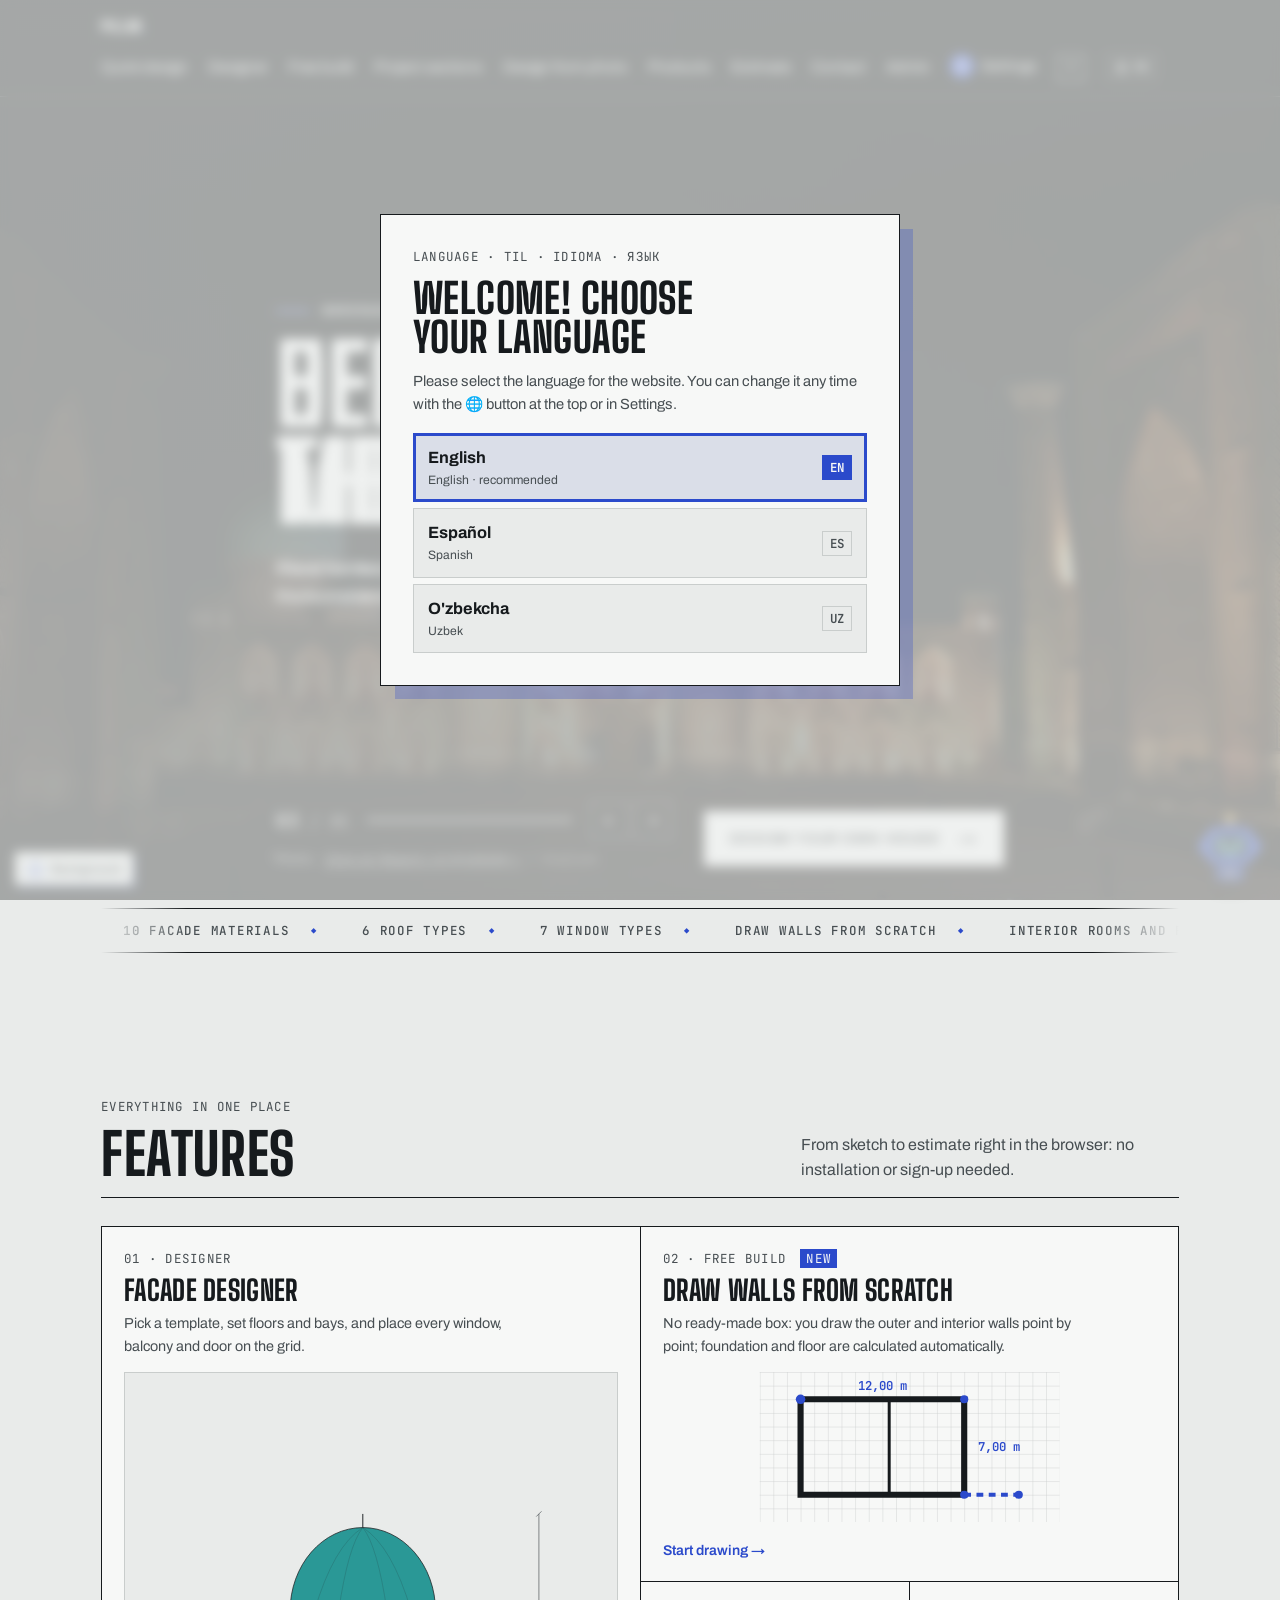
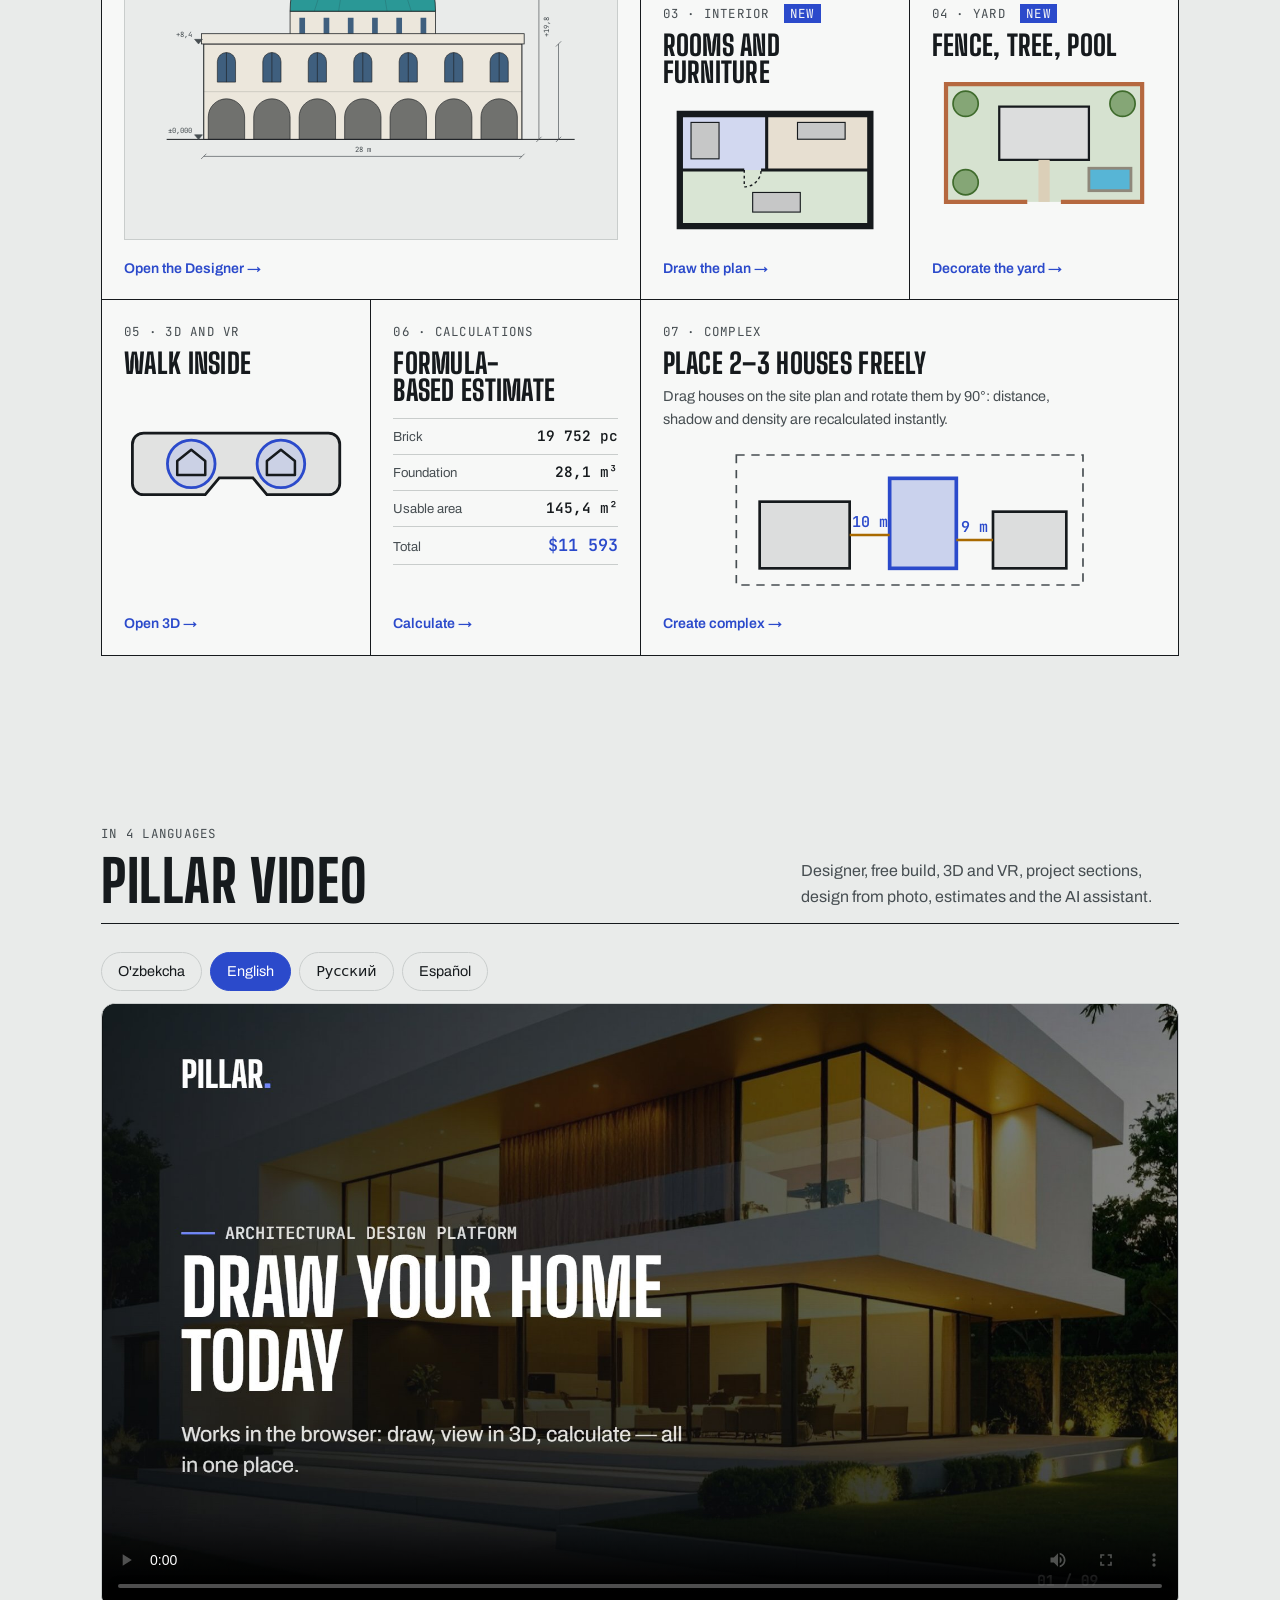
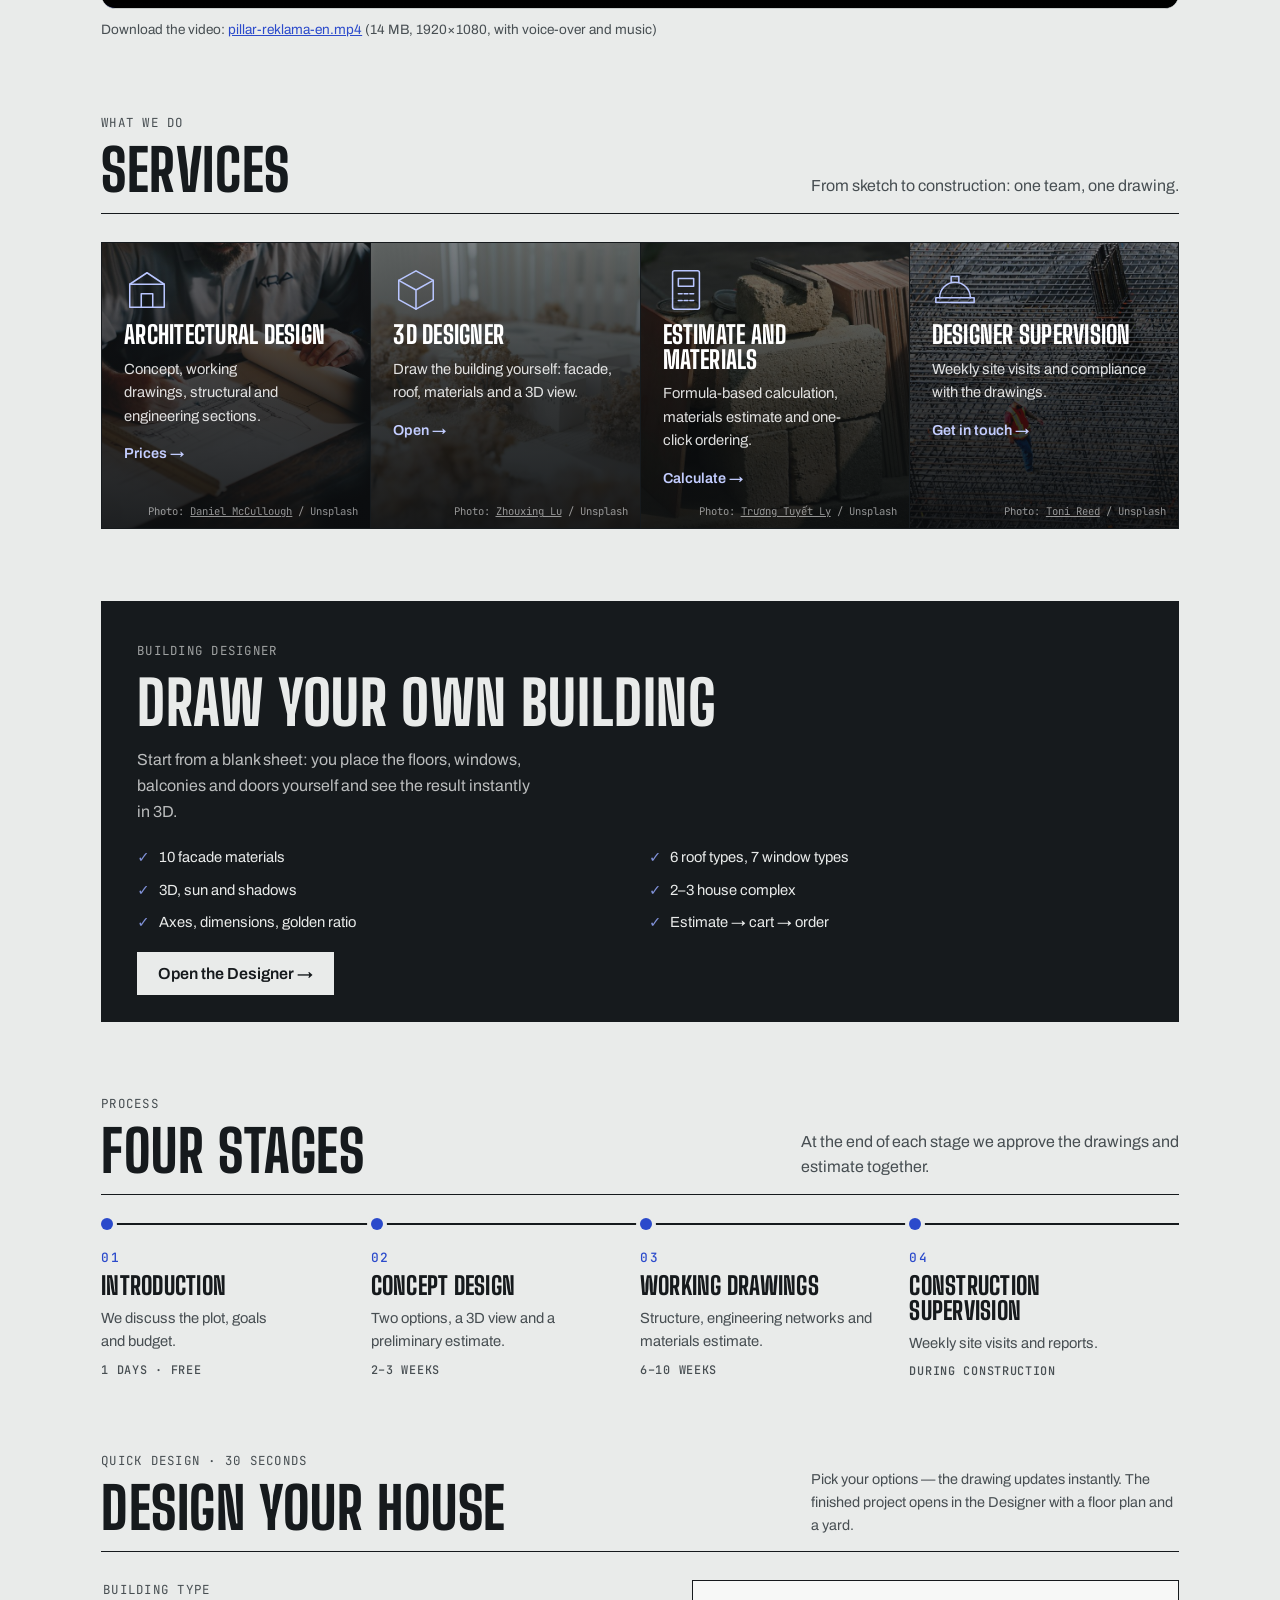
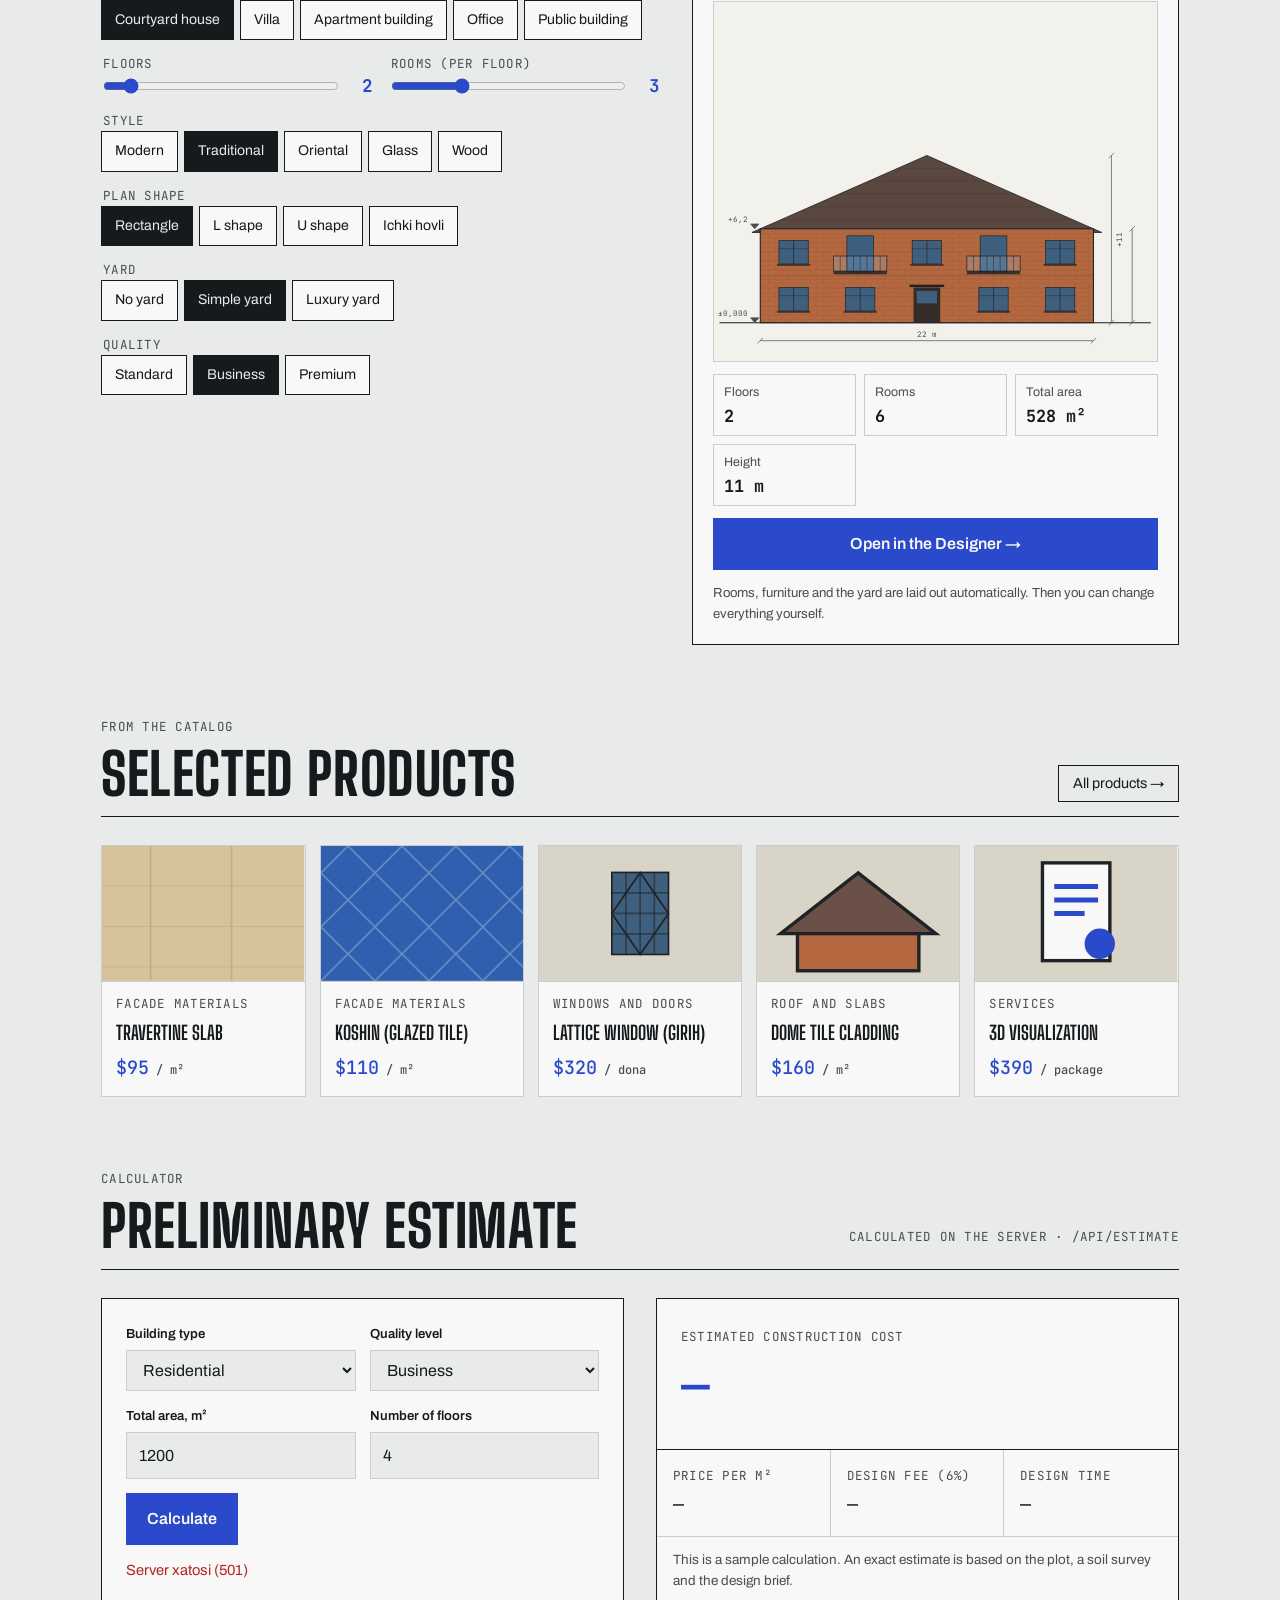
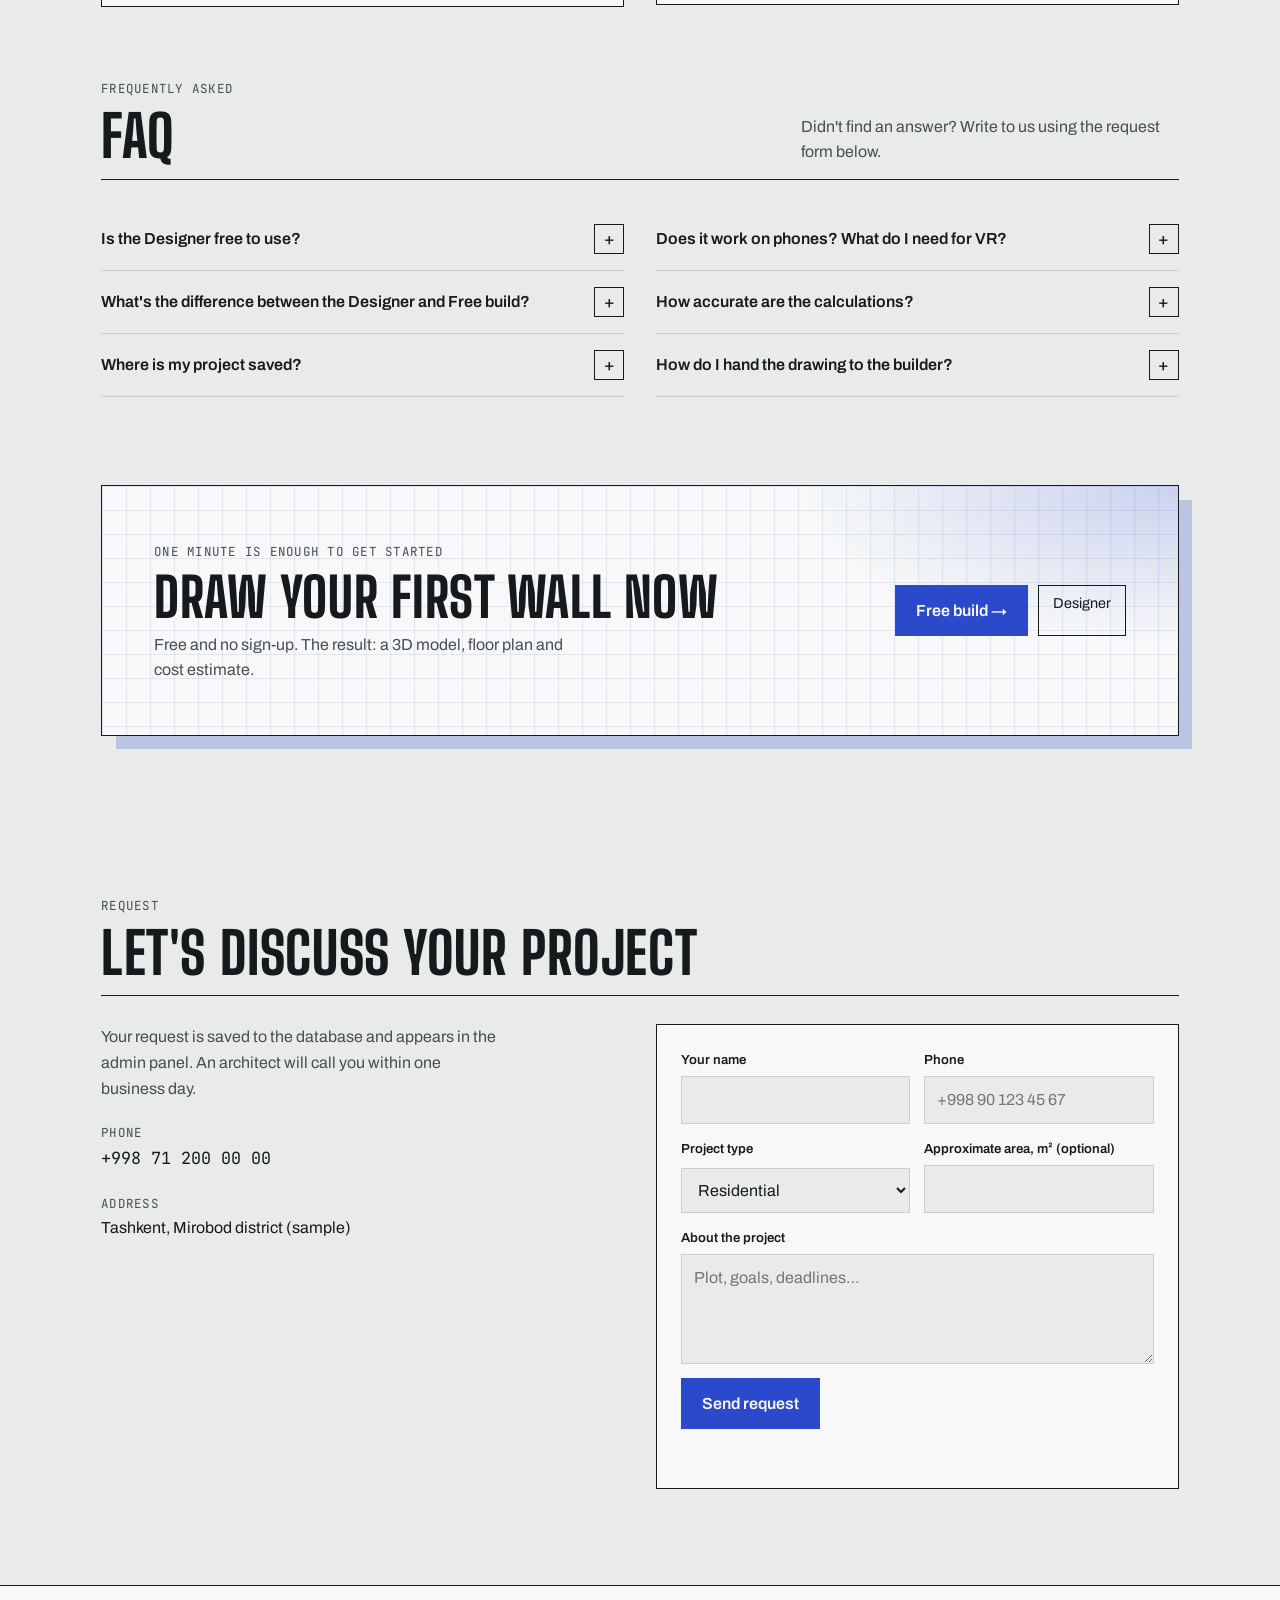
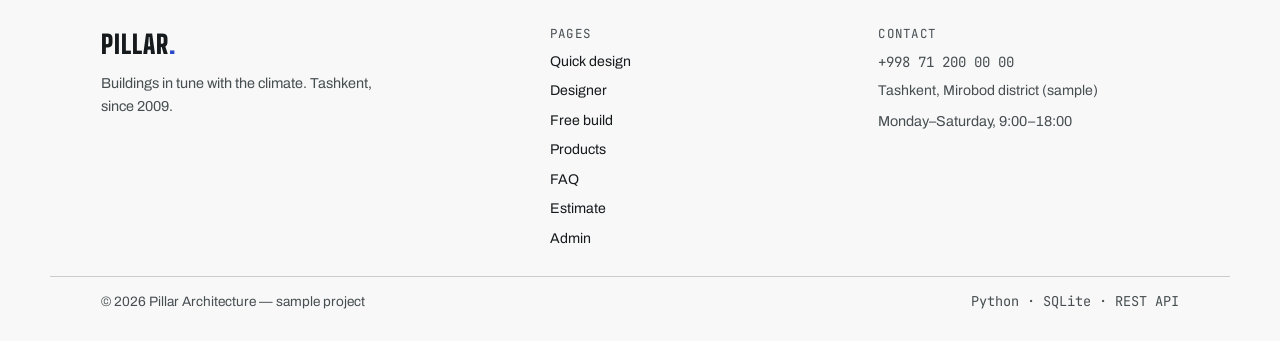
==== commit 5867d917: "Reklama videosi 4 tilda: o'zbekcha, inglizcha, ruscha, ispancha - generator.html: ekran matnlari TX " ====
--- a/arxitektura/static/index.html
+++ b/arxitektura/static/index.html
@@ -175,11 +175,12 @@
 
     <section id="video" class="promo-video" aria-label="Pillar haqida video">
       <div class="sec-head">
-        <div><span class="label">60 soniyada</span><h2>Pillar haqida video</h2></div>
+        <div><span class="label">4 tilda</span><h2>Pillar haqida video</h2></div>
         <p class="sec-sub">Konstruktor, erkin qurish, 3D va VR, loyiha bo'limlari, rasmdan dizayn, smeta va AI yordamchi.</p>
       </div>
-      <video controls preload="none" playsinline poster="video/pillar-reklama.jpg" width="1920" height="1080"><source src="video/pillar-reklama.mp4" type="video/mp4"></video>
-      <p class="muted pv-dl">Videoni yuklab olish: <a href="video/pillar-reklama.mp4" download>pillar-reklama.mp4</a> (14 MB, 1920×1080, diktor va musiqa bilan)</p>
+      <div class="pv-tabs" role="group" aria-label="Video tili" translate="no"><button type="button" data-l="uz">O'zbekcha</button><button type="button" data-l="en">English</button><button type="button" data-l="ru">Русский</button><button type="button" data-l="es">Español</button></div>
+      <video controls preload="none" playsinline poster="video/pillar-reklama-uz.jpg" width="1920" height="1080"><source src="video/pillar-reklama-uz.mp4" type="video/mp4"></video>
+      <p class="muted pv-dl">Videoni yuklab olish: <a href="video/pillar-reklama-uz.mp4" download translate="no">pillar-reklama-uz.mp4</a> (14 MB, 1920×1080, diktor va musiqa bilan)</p>
     </section>
 
     <section id="xizmatlar">
@@ -374,6 +375,7 @@
 <script src="hero.js"></script>
 <script src="home.js"></script>
 <script src="bgpicker.js"></script>
+<script src="promovideo.js"></script>
 <script src="bg3d.js"></script>
 <script src="ai.js"></script>
 <script src="tour.js"></script>
--- a/arxitektura/static/style.css
+++ b/arxitektura/static/style.css
@@ -1733,3 +1733,7 @@
 /* ---------- BOSH SAHIFA: reklama videosi ---------- */
 .promo-video video { display: block; width: 100%; height: auto; aspect-ratio: 16 / 9; background: #0f1214; border: 1px solid var(--line); border-radius: 14px; }
 .pv-dl { margin-top: 10px; font-size: .85rem; }
+.pv-tabs { display: flex; flex-wrap: wrap; gap: 8px; margin-bottom: 12px; }
+.pv-tabs button { font: inherit; font-size: .9rem; padding: 7px 16px; border-radius: 999px; border: 1px solid var(--line); background: transparent; color: inherit; cursor: pointer; }
+.pv-tabs button:hover { border-color: var(--accent, #6f86ff); }
+.pv-tabs button.on { background: var(--accent, #6f86ff); border-color: var(--accent, #6f86ff); color: #fff; }
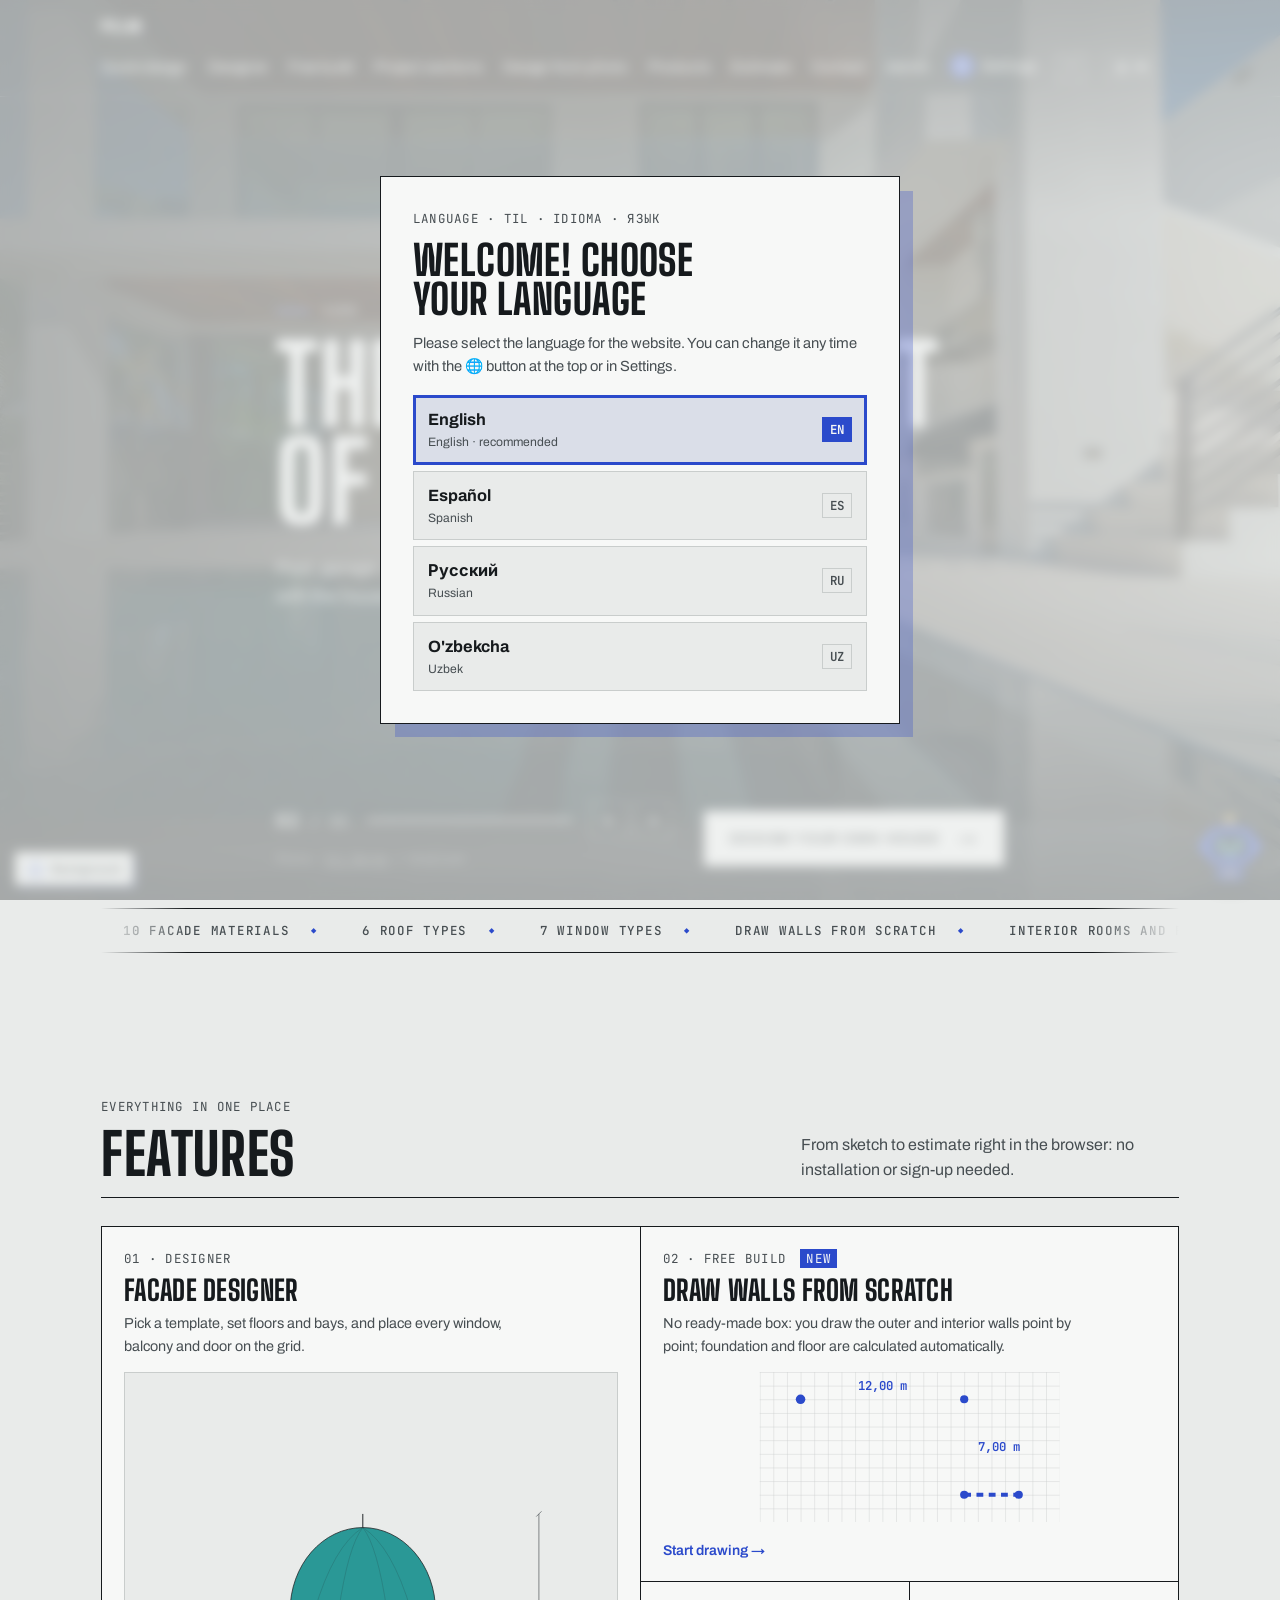
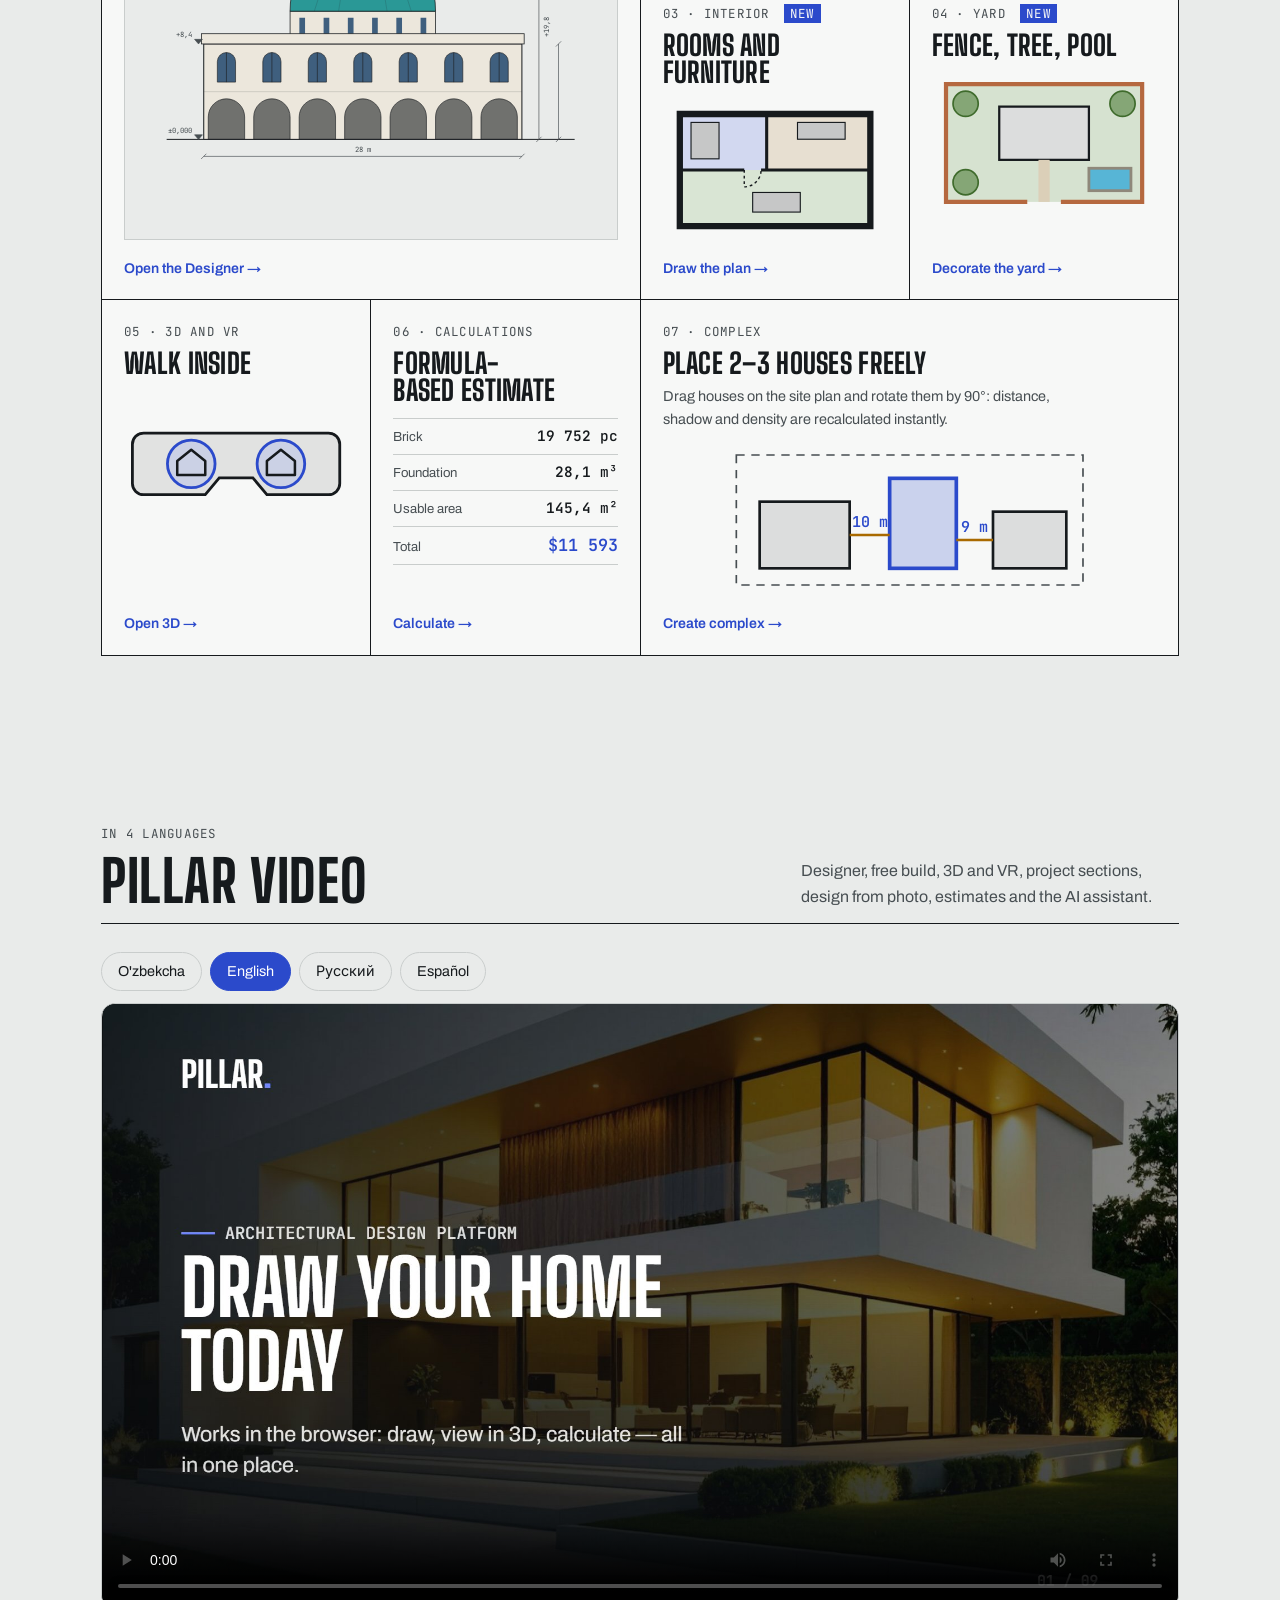
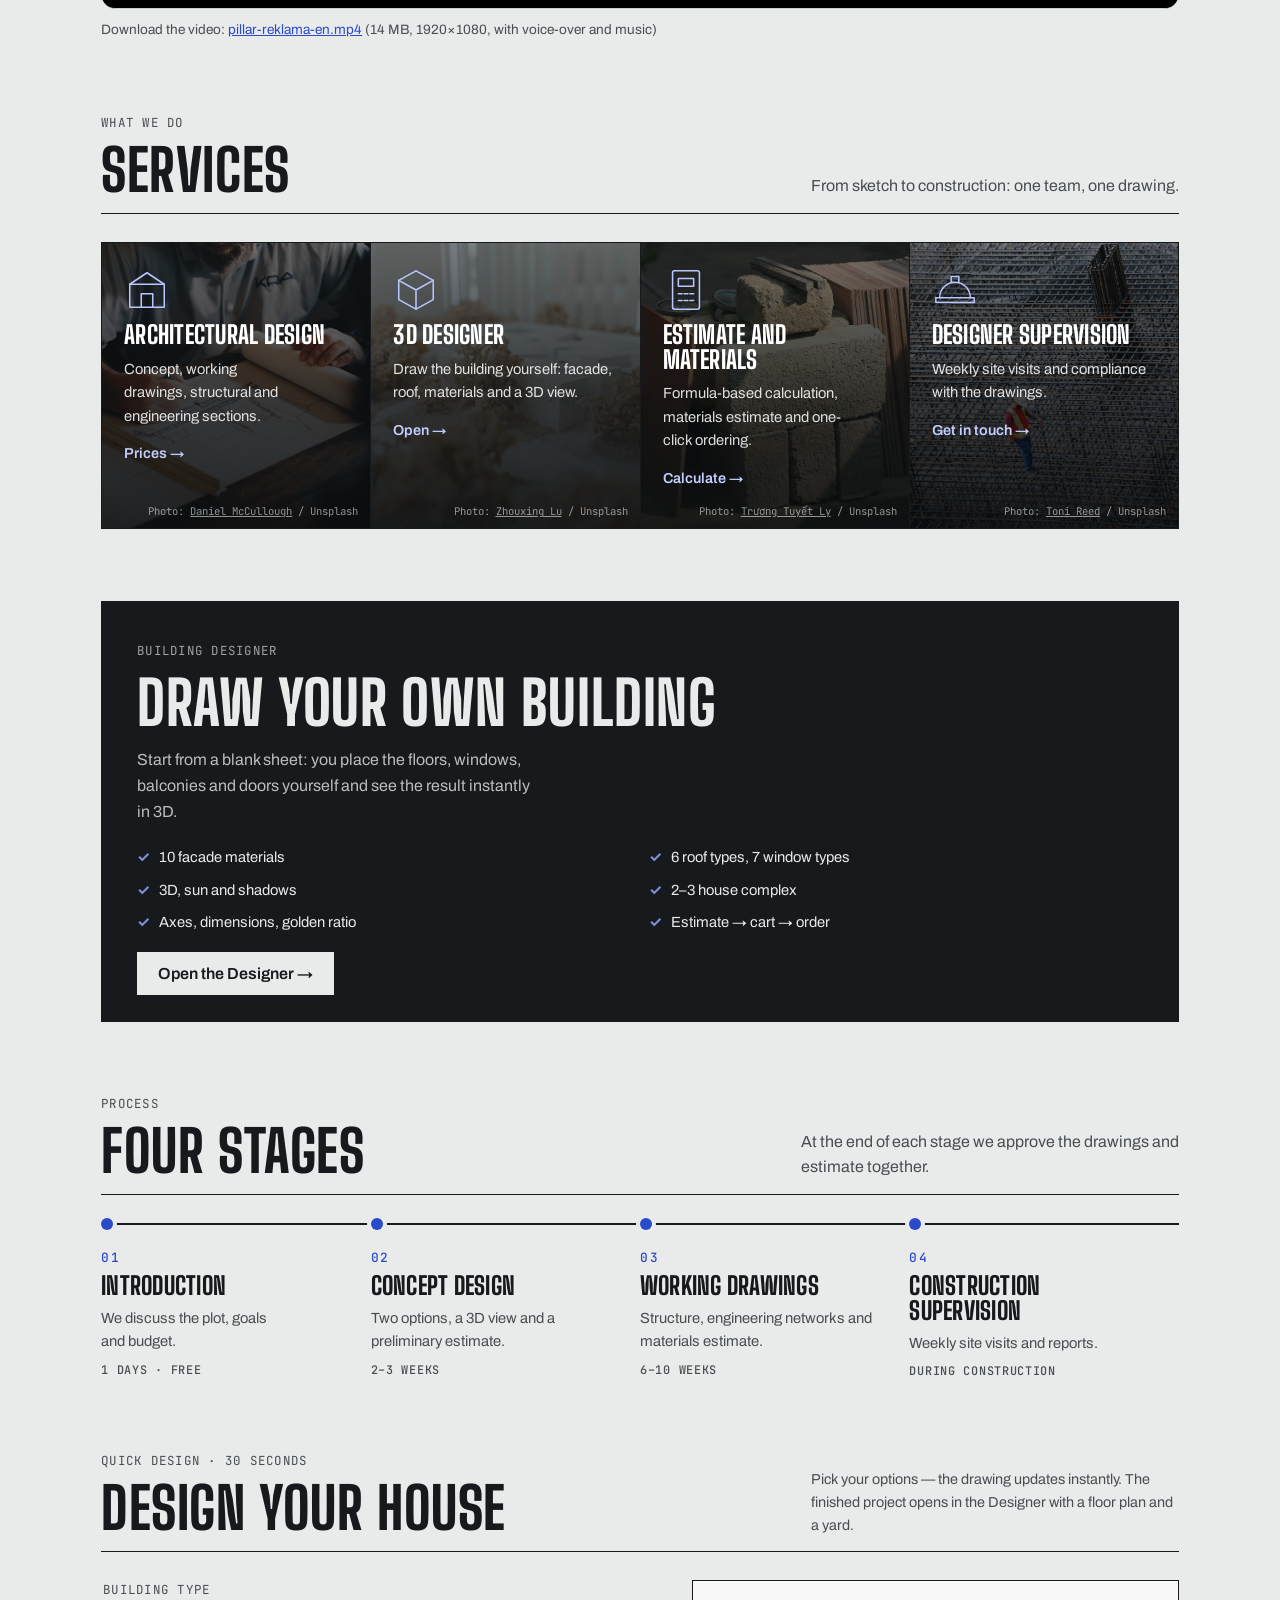
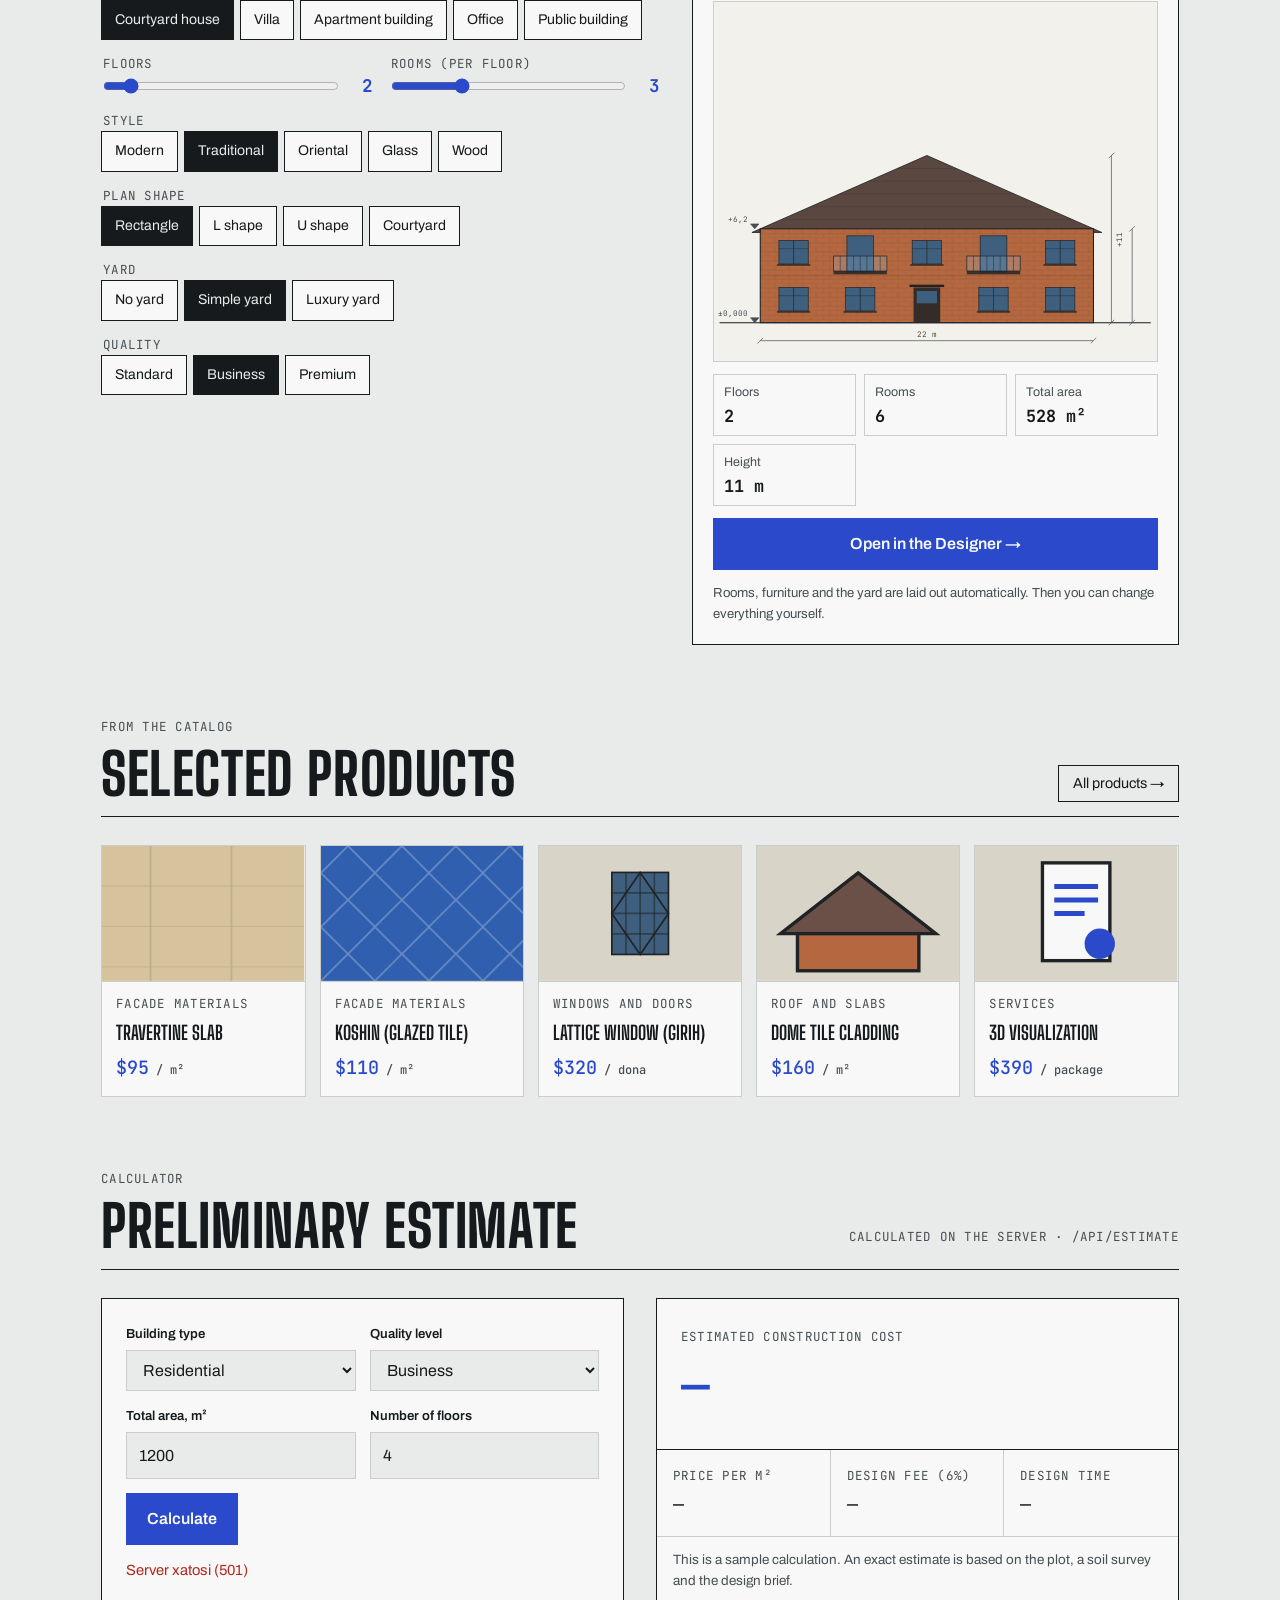
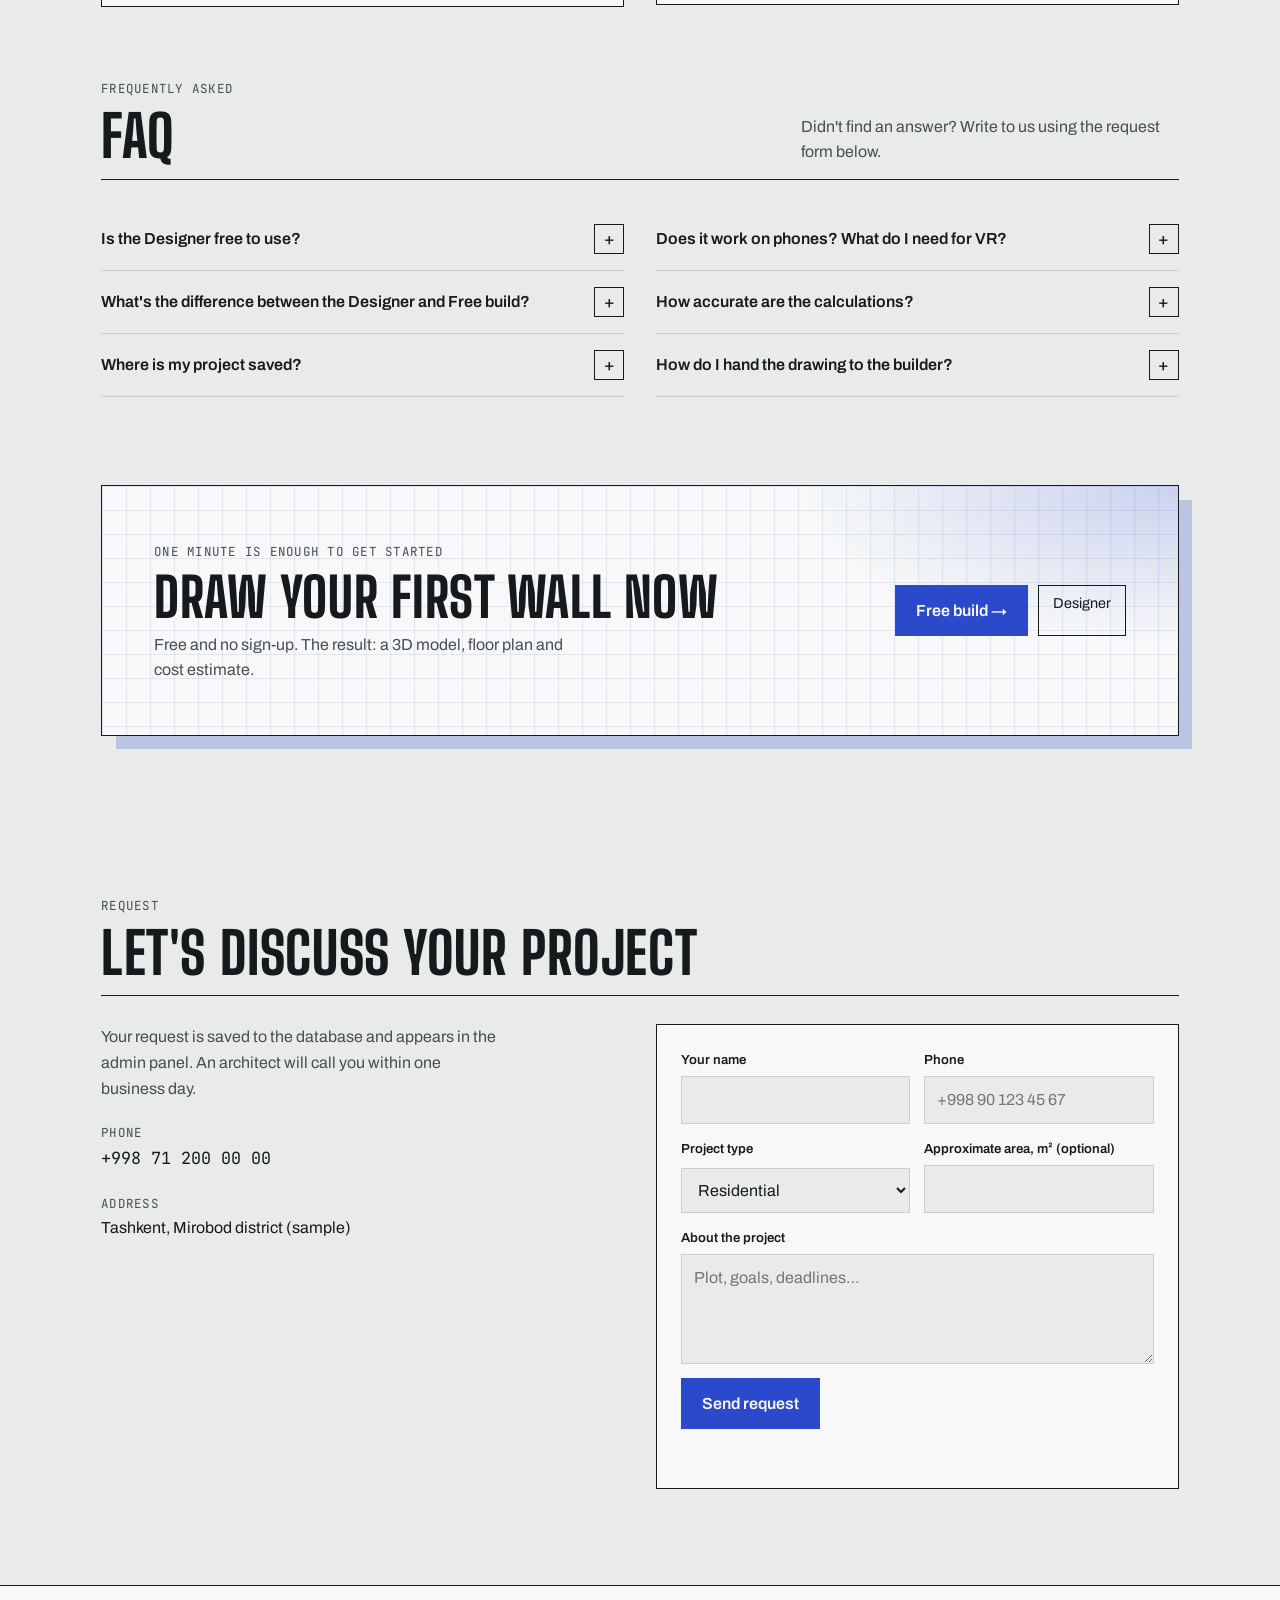
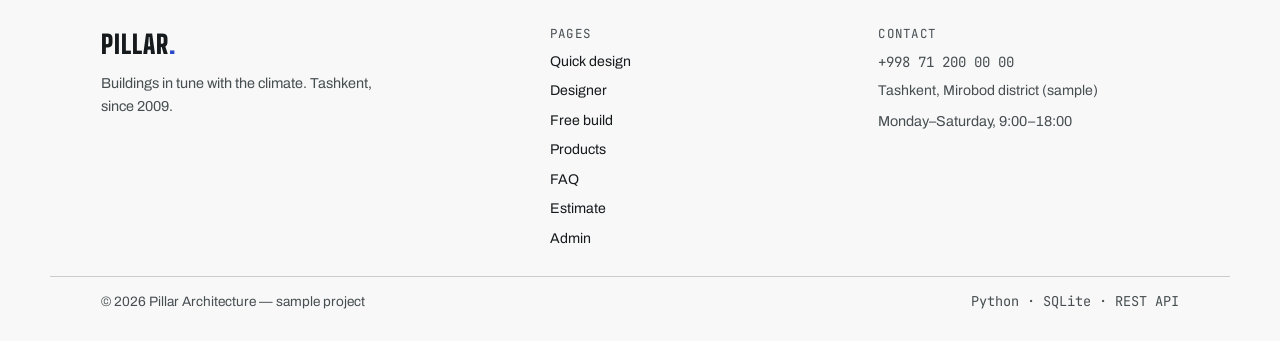
==== commit 59493a6d: "Saytga rus tili qo'shildi - til-ru.js: 2219 ta kalit (tarjima-vositalari/tr-ru.txt dan yig'ilgan), i" ====
--- a/arxitektura/static/index.html
+++ b/arxitektura/static/index.html
@@ -6,7 +6,7 @@
 <title>Pillar Architecture</title>
 <link rel="preconnect" href="https://fonts.googleapis.com">
 <link rel="preconnect" href="https://fonts.gstatic.com" crossorigin>
-<link rel="stylesheet" href="https://fonts.googleapis.com/css2?family=Big+Shoulders+Display:wght@700;800;900&family=Archivo:wght@400;500;600&family=JetBrains+Mono:wght@400;500&display=swap">
+<link rel="stylesheet" href="https://fonts.googleapis.com/css2?family=Big+Shoulders+Display:wght@700;800;900&family=Archivo:wght@400;500;600&family=JetBrains+Mono:wght@400;500&family=Oswald:wght@500;600;700&family=Inter:wght@400;500;600&display=swap">
 <link rel="stylesheet" href="style.css">
 </head>
 <body>
--- a/arxitektura/static/style.css
+++ b/arxitektura/static/style.css
@@ -9,8 +9,8 @@
   --ok: #2f7d4f;
   --warn: #a96a00;
   --danger: #b3261e;
-  --font-display: "Big Shoulders Display", "Arial Narrow", sans-serif;
-  --font-body: "Archivo", "Segoe UI", system-ui, sans-serif;
+  --font-display: "Big Shoulders Display", "Oswald", "Arial Narrow", sans-serif;   /* Oswald — faqat kirill harflari uchun */
+  --font-body: "Archivo", "Inter", "Segoe UI", system-ui, sans-serif;   /* Inter — kirill uchun */
   --font-mono: "JetBrains Mono", ui-monospace, Consolas, monospace;
 }
 @media (prefers-color-scheme: dark) {
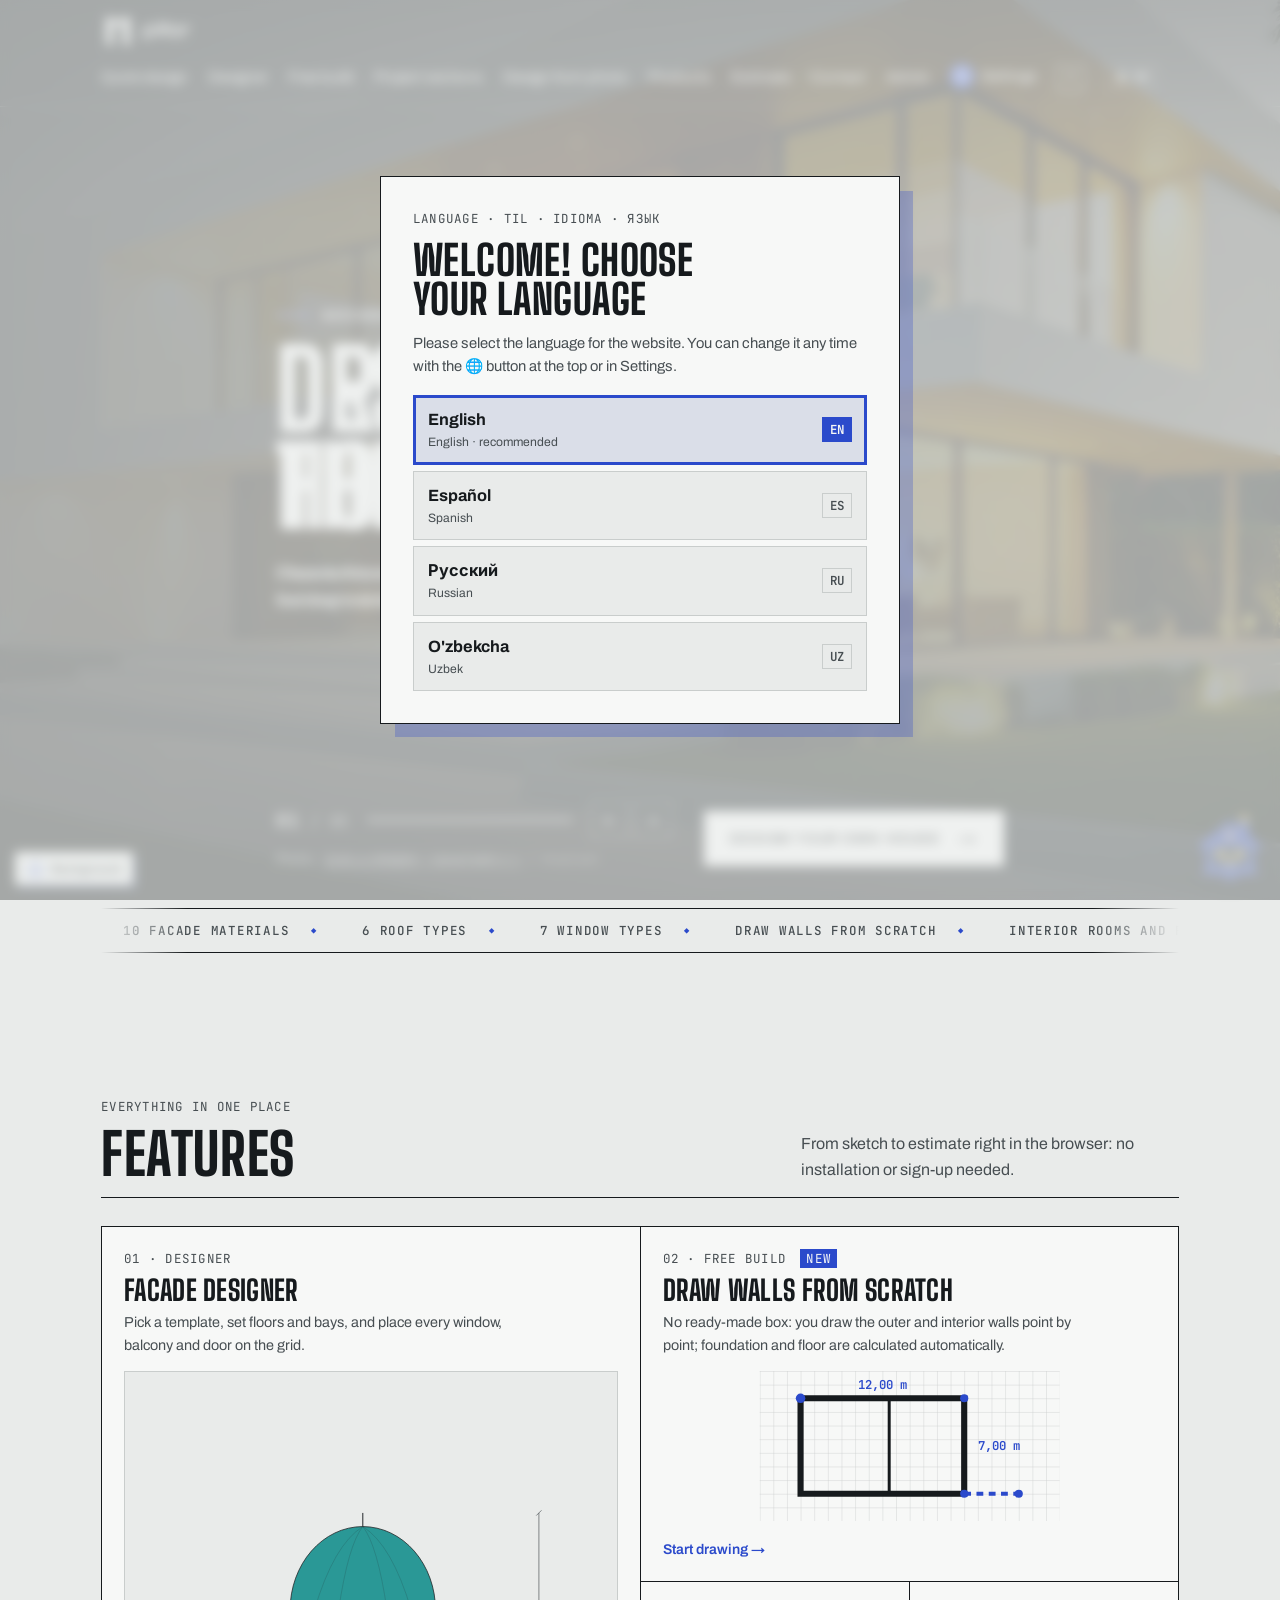
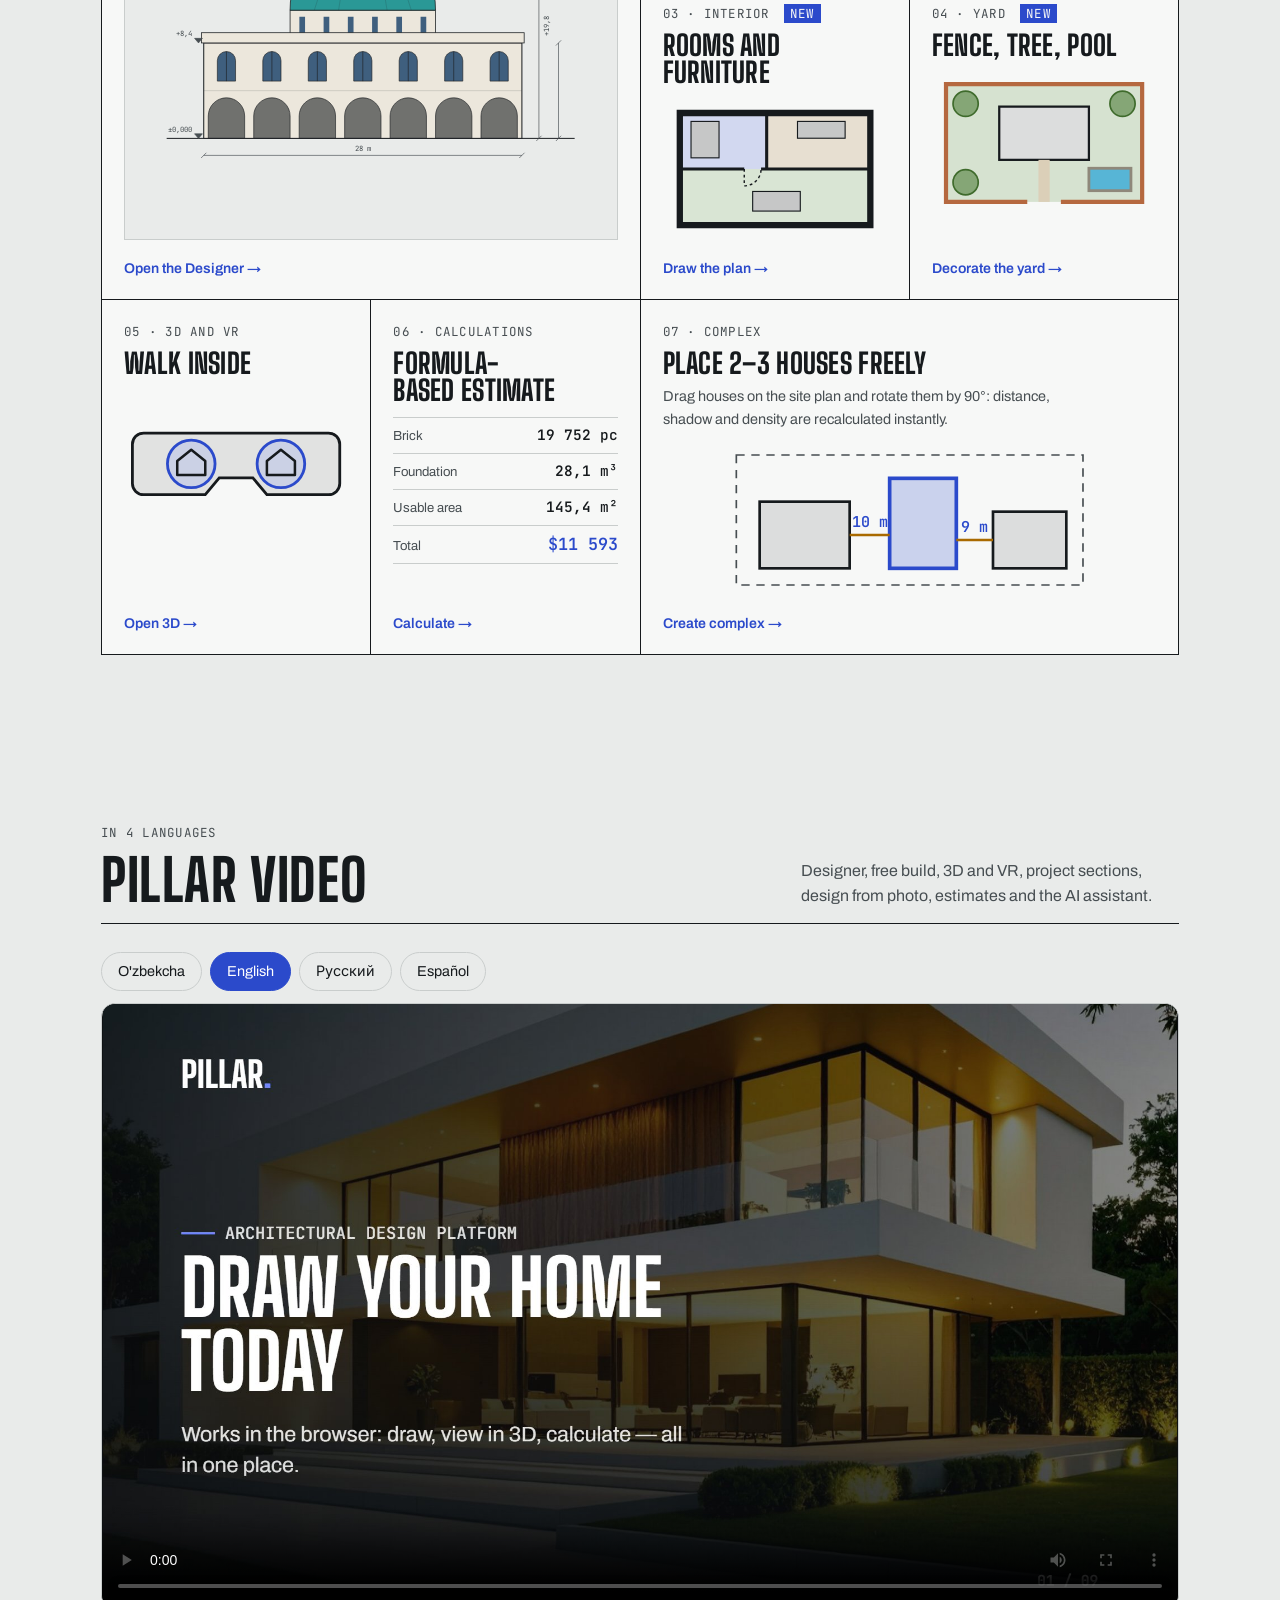
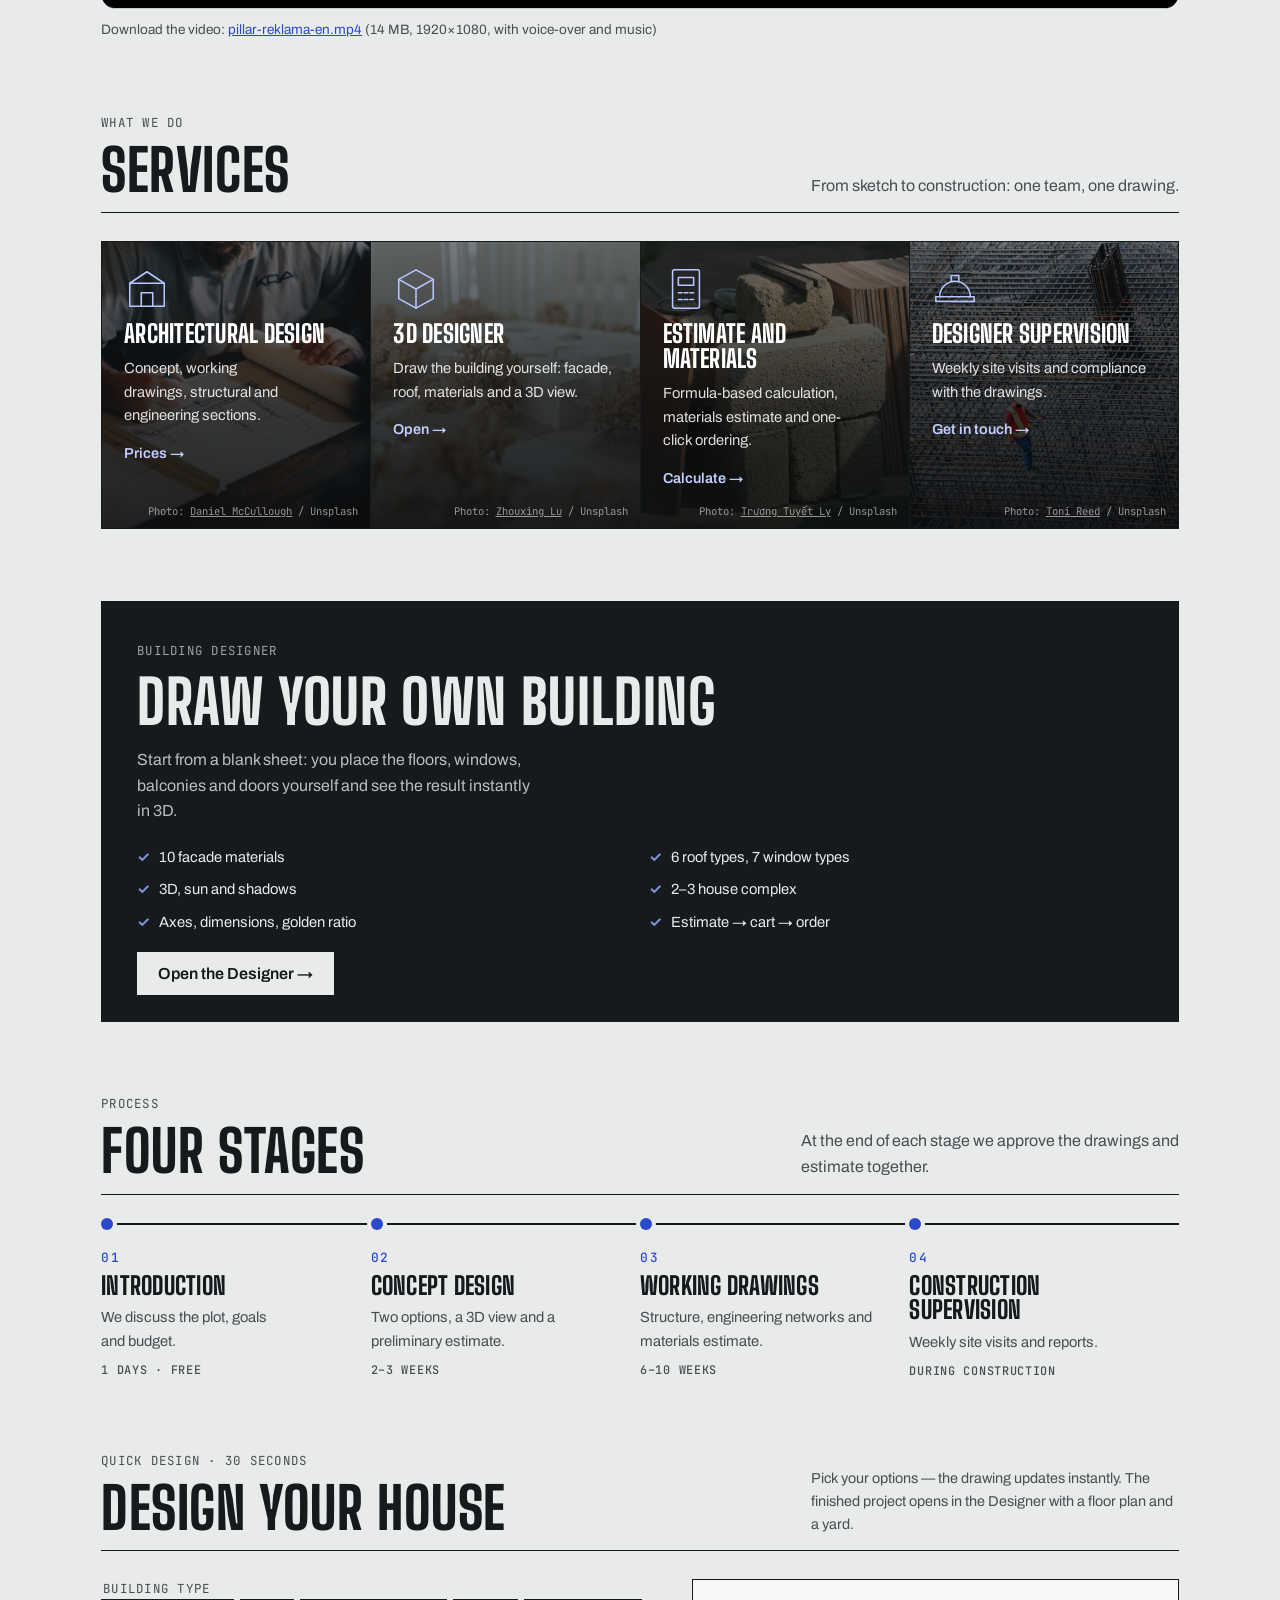
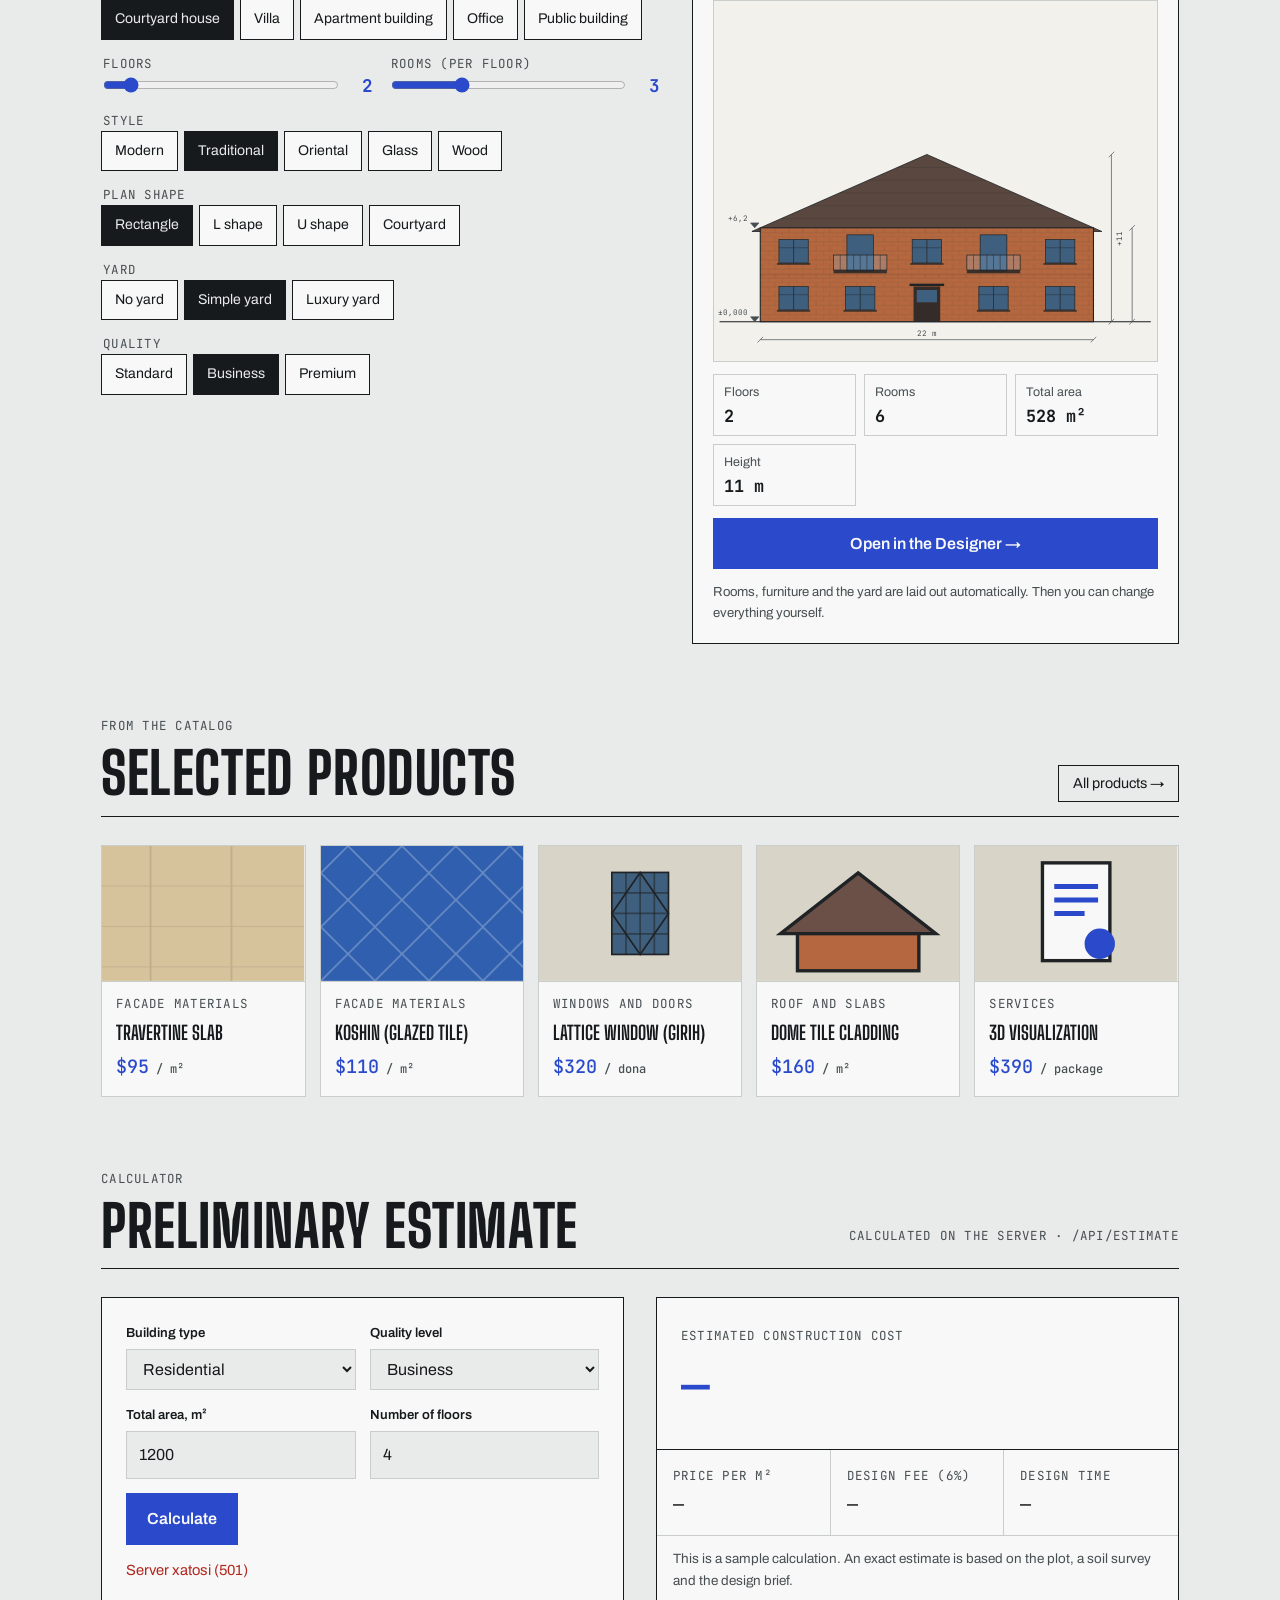
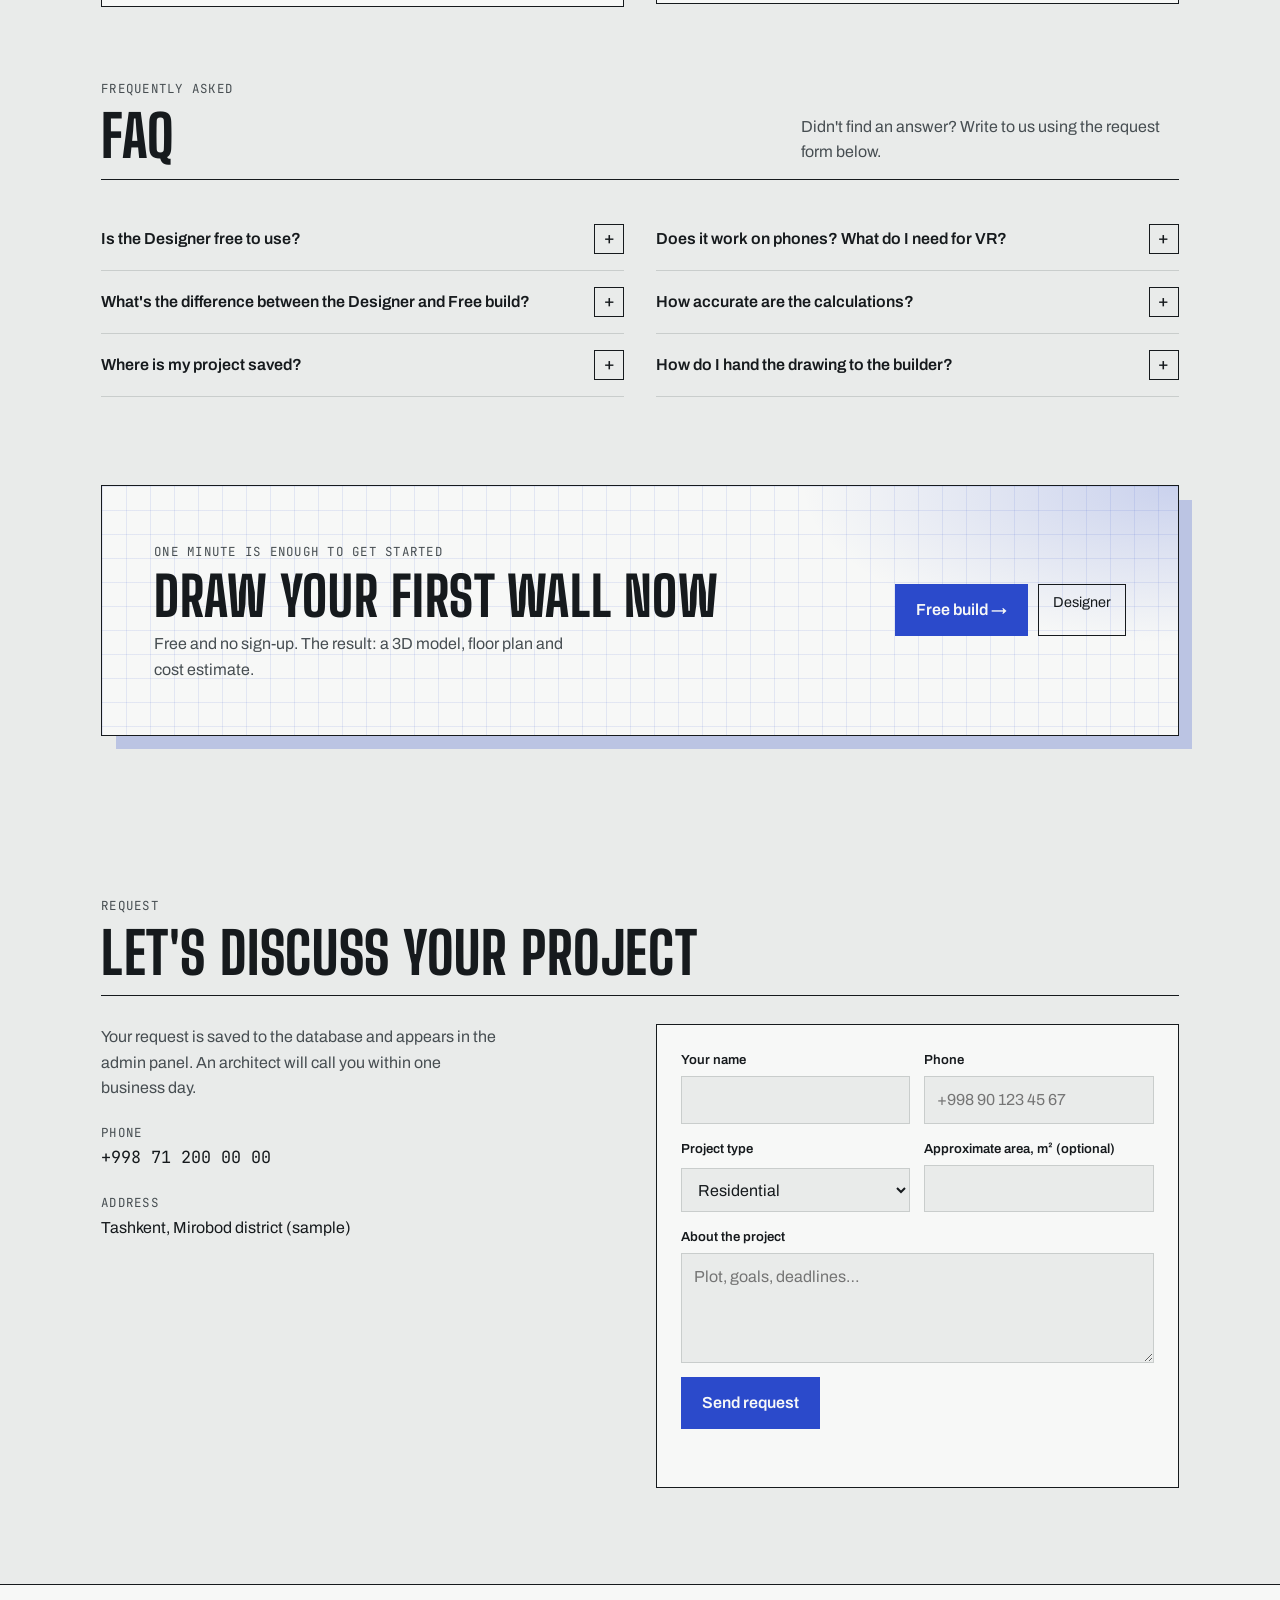
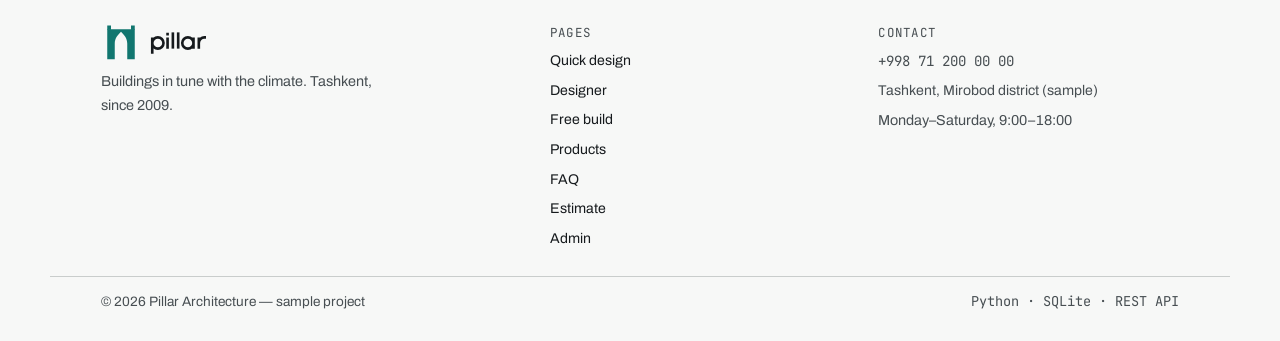
==== commit 84b9c7f3: "Yangi logotip "Peshtoq": firuza portal ichida o'tkir arka + "pillar / architecture"; menyu va footer" ====
--- a/arxitektura/static/index.html
+++ b/arxitektura/static/index.html
@@ -3,6 +3,8 @@
 <head>
 <meta charset="utf-8">
 <meta name="viewport" content="width=device-width, initial-scale=1, viewport-fit=cover">
+<link rel="icon" href="favicon.svg" type="image/svg+xml">
+<link rel="apple-touch-icon" href="apple-touch-icon.png">
 <title>Pillar Architecture</title>
 <link rel="preconnect" href="https://fonts.googleapis.com">
 <link rel="preconnect" href="https://fonts.gstatic.com" crossorigin>
--- a/arxitektura/static/style.css
+++ b/arxitektura/static/style.css
@@ -6,6 +6,7 @@
   --muted: #474e52;        /* ikkinchi darajali matn: fon ustida ham o'qiladigan kontrast (~7:1) */
   --line: #c9cdcc;
   --accent: #2b4acb;    /* kobalt — chizma siyohi */
+  --logo: #11766f;      /* logotip: firuza peshtoq (brend/) */
   --ok: #2f7d4f;
   --warn: #a96a00;
   --danger: #b3261e;
@@ -16,12 +17,12 @@
 @media (prefers-color-scheme: dark) {
   :root:not([data-theme="light"]) {
     --bg: #121516; --surface: #1b1f21; --fg: #e8eae9; --muted: #b0b7bb; --line: #30373a;
-    --accent: #8da2ff; --ok: #6cc28f; --warn: #e0a640; --danger: #f08a82; color-scheme: dark;
+    --accent: #8da2ff; --logo: #4fc2b8; --ok: #6cc28f; --warn: #e0a640; --danger: #f08a82; color-scheme: dark;
   }
 }
 :root[data-theme="dark"] {
   --bg: #121516; --surface: #1b1f21; --fg: #e8eae9; --muted: #b0b7bb; --line: #30373a;
-  --accent: #8da2ff; --ok: #6cc28f; --warn: #e0a640; --danger: #f08a82; color-scheme: dark;
+  --accent: #8da2ff; --logo: #4fc2b8; --ok: #6cc28f; --warn: #e0a640; --danger: #f08a82; color-scheme: dark;
 }
 
 * { box-sizing: border-box; }
@@ -60,6 +61,10 @@
 .nav .wrap { display: flex; align-items: center; justify-content: space-between; gap: 16px; padding-block: 14px; flex-wrap: wrap; }
 .brand { font-family: var(--font-display); font-weight: 900; font-size: 1.6rem; letter-spacing: .04em; text-decoration: none; color: var(--fg); text-transform: uppercase; }
 .brand span { color: var(--accent); }
+.brand { display: inline-flex; align-items: center; gap: 10px; line-height: 0; }
+.brand-logo { display: block; height: 34px; width: auto; }
+.brand .brand-extra { font-family: var(--font-mono); font-size: .72rem; font-weight: 500; letter-spacing: .12em; text-transform: uppercase; line-height: 1; color: var(--muted); }
+footer .brand-logo, .foot .brand-logo { height: 40px; }
 .nav ul { list-style: none; display: flex; gap: 20px; margin: 0; padding: 0; flex-wrap: wrap; }
 .nav a { color: var(--fg); text-decoration: none; font-size: .95rem; }
 .nav a:hover { color: var(--accent); }
@@ -717,6 +722,7 @@
 .fb-tools button[aria-pressed="true"], .fb-levels button[aria-pressed="true"], .fb-3dbar button[aria-pressed="true"] { background: var(--fg); color: var(--bg); }
 .fb-bar .btn-ghost, .fb-bar .btn-danger, .fb-levels .btn-ghost { font-size: .78rem; padding: 6px 10px; }
 .fb-bar button:disabled { opacity: .4; }
+.fb-bar .fb-todes { font-size: .8rem; padding: 6px 12px; }
 .fb-file { cursor: pointer; }
 .fb-opts { font-size: .78rem; padding: 8px 10px; border: 1px solid var(--line); background: var(--surface); gap: 8px 14px; }
 .fb-opts label, .fb-lh, .fb-side label { display: inline-flex; align-items: center; gap: 5px; }
@@ -1283,7 +1289,7 @@
 .dim { font-size: .8rem; }
 .ds-head p, .hero .lede, .contact-info p { line-height: 1.6; }
 p, li { text-wrap: pretty; }
-/* AI robotcha: tugma — robot, maslahatlar uning gapirish pufakchasida */
+/* AI yordamchi tugmasi — kichkina uy-personaj (advisor.js UstunRobot), maslahatlar uning gapirish pufakchasida */
 .ai-btn.robot-btn { width: 72px; height: 76px; padding: 0; border: 0; background: none; box-shadow: none; justify-content: center; }
 .ai-btn.robot-btn:hover { transform: translateY(-3px) rotate(-3deg); }
 .ai-btn.robot-btn svg.robot { width: 72px; height: 76px; overflow: visible; filter: drop-shadow(0 6px 8px rgba(0, 0, 0, .35)); animation: rb-bob 3.2s ease-in-out infinite; }
@@ -1293,9 +1299,12 @@
 .ai-btn.robot-btn:focus-visible { outline: 2px solid var(--accent); outline-offset: 2px; border-radius: 12px; }
 .ai-btn.robot-btn .ai-dot { top: 6px; right: 4px; }
 .robot .rb-head, .robot .rb-ear { fill: var(--accent); }
+.robot .rb-roof { fill: color-mix(in srgb, var(--accent) 78%, #000); stroke: color-mix(in srgb, var(--accent) 78%, #000); stroke-width: 3; stroke-linejoin: round; }
+.ai-btn.robot-btn[aria-expanded="true"] .rb-roof { fill: color-mix(in srgb, var(--fg) 80%, #000); stroke: color-mix(in srgb, var(--fg) 80%, #000); }
 .robot .rb-face { fill: #0f1a24; }
-.robot .rb-eye { fill: #7ef0ff; }
-.robot .rb-mouth { fill: none; stroke: #7ef0ff; stroke-width: 2.4; stroke-linecap: round; }
+.robot .rb-eye { fill: #ffe08a; }                                  /* chiroq yoqilgan derazalar */
+.robot .rb-mull { fill: none; stroke: #0f1a24; stroke-width: 1.3; }
+.robot .rb-mouth { fill: none; stroke: #ffe08a; stroke-width: 2.4; stroke-linecap: round; }
 .robot .rb-body { fill: color-mix(in srgb, var(--accent) 70%, var(--fg)); }
 .robot .rb-wire { stroke: color-mix(in srgb, var(--accent) 70%, var(--fg)); stroke-width: 2.6; stroke-linecap: round; }
 .robot .rb-light { fill: #ffd166; animation: rb-glow 2s ease-in-out infinite; }
@@ -1478,6 +1487,7 @@
 .nav { transition: background-color .3s, border-color .3s; }
 html:not(.menu-open) .nav.nav-over { background: transparent; border-bottom-color: rgba(255, 255, 255, .18); }
 html:not(.menu-open) .nav.nav-over a, html:not(.menu-open) .nav.nav-over button, html:not(.menu-open) .nav.nav-over .brand { color: #fff; }
+html:not(.menu-open) .nav.nav-over .brand { --logo: #fff; }   /* foto ustida logo to'liq oq */
 html:not(.menu-open) .nav.nav-over .nav-lang { border-color: rgba(255, 255, 255, .4); }
 html:not(.menu-open) .nav.nav-over a[aria-current="page"] { color: #fff; text-decoration-color: #6f86ff; }
 .nav .brand { position: relative; z-index: 1; }
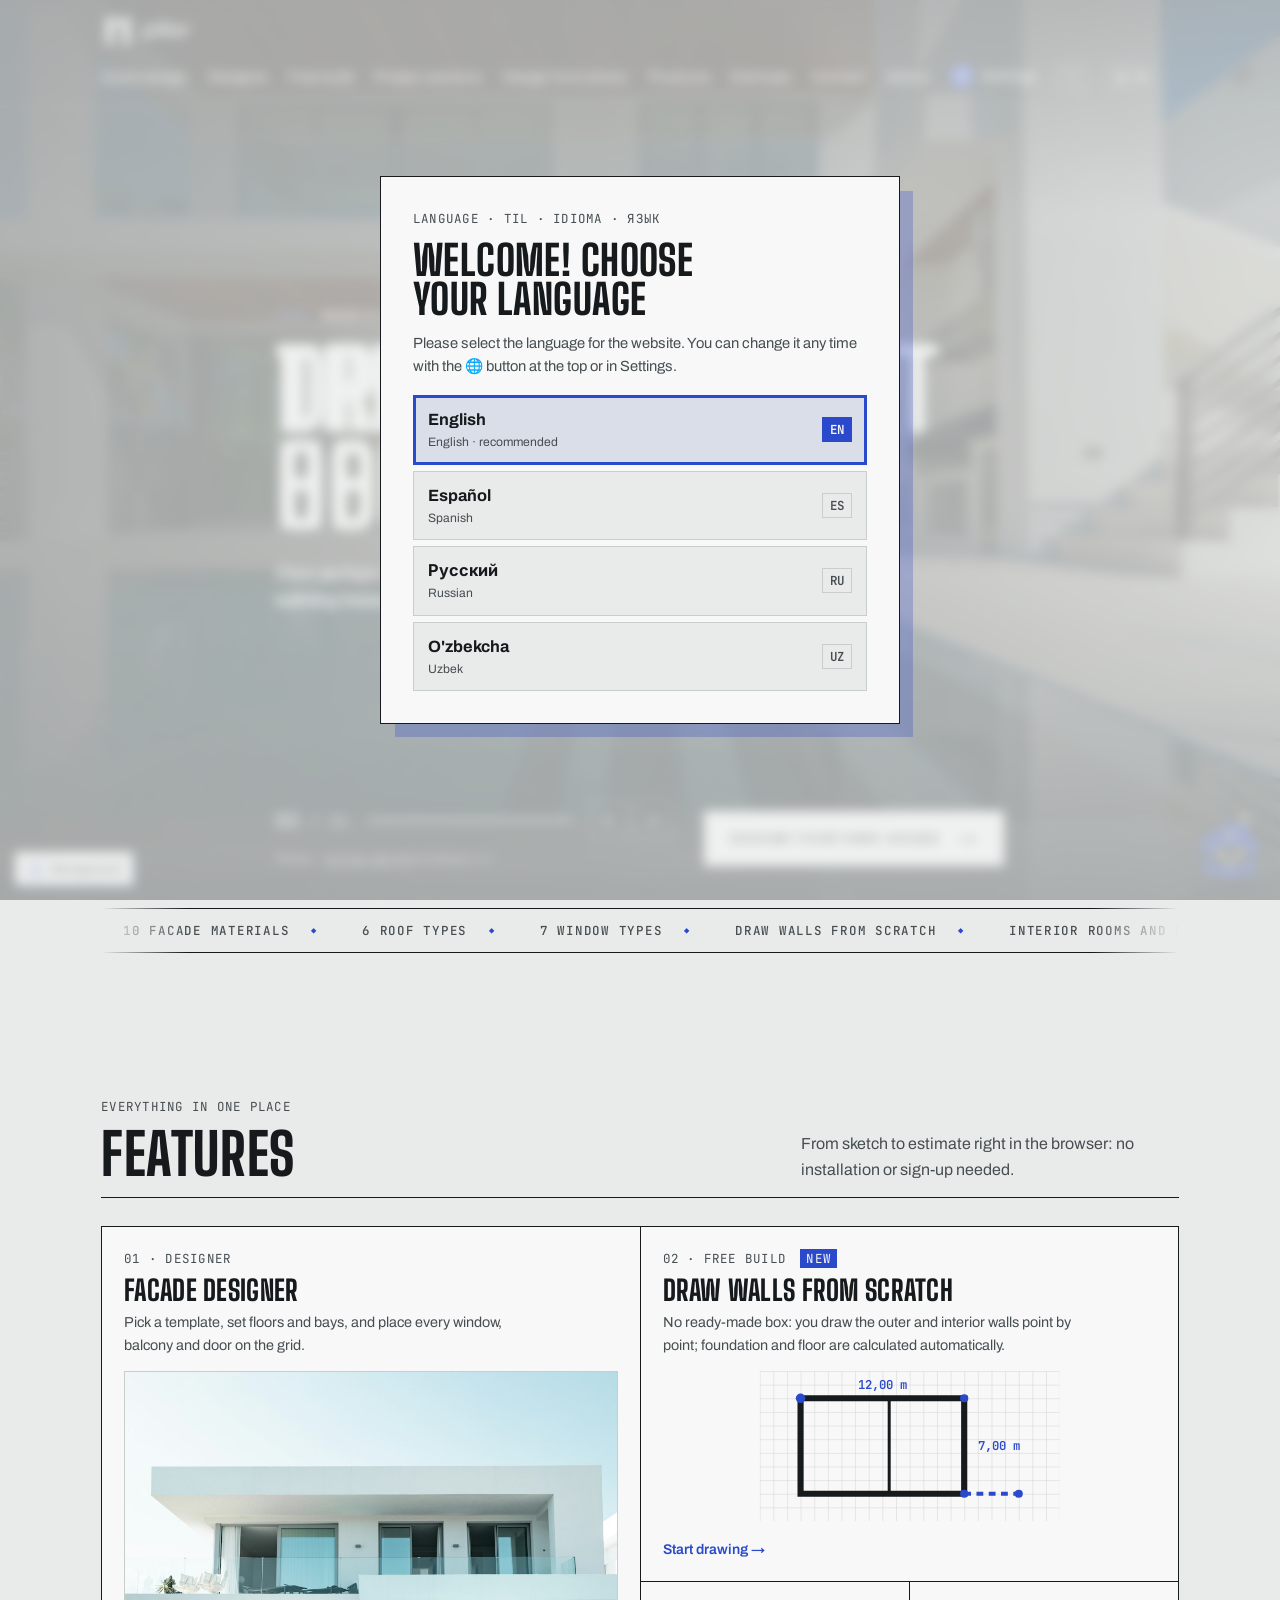
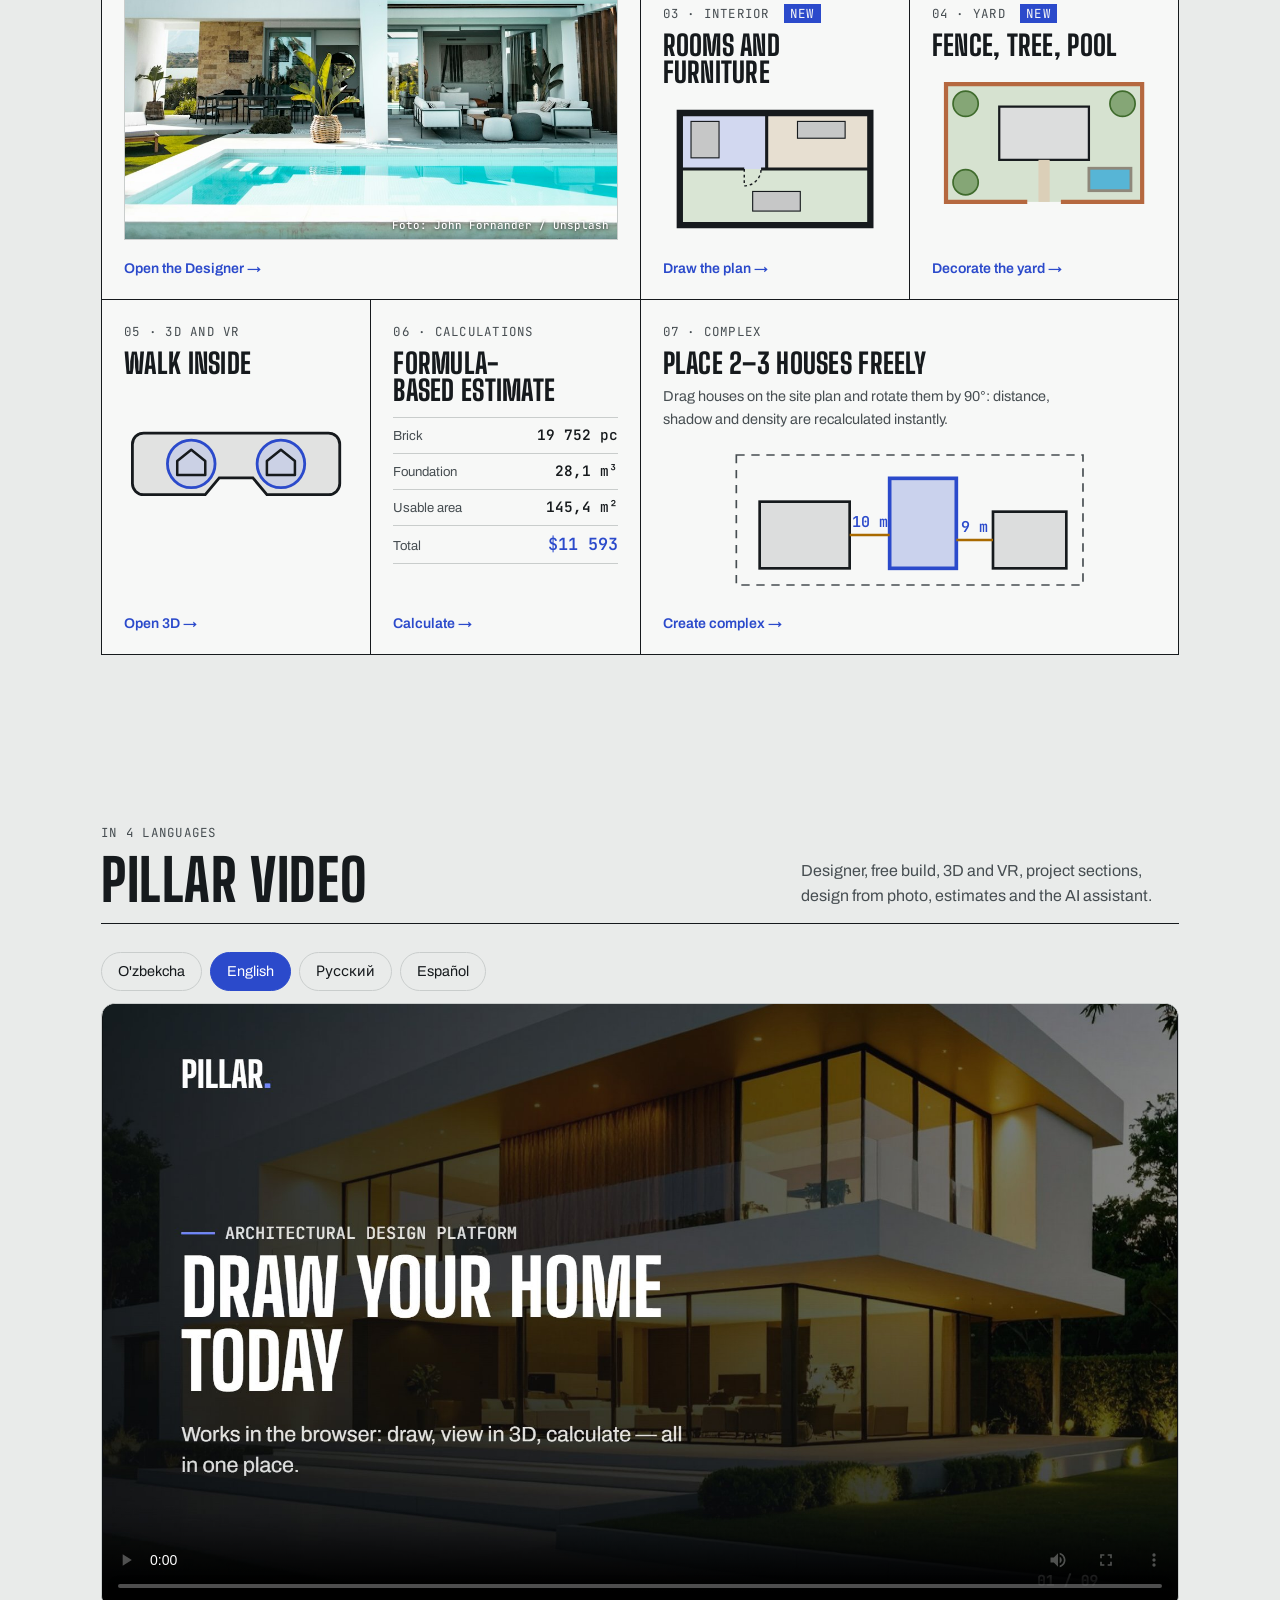
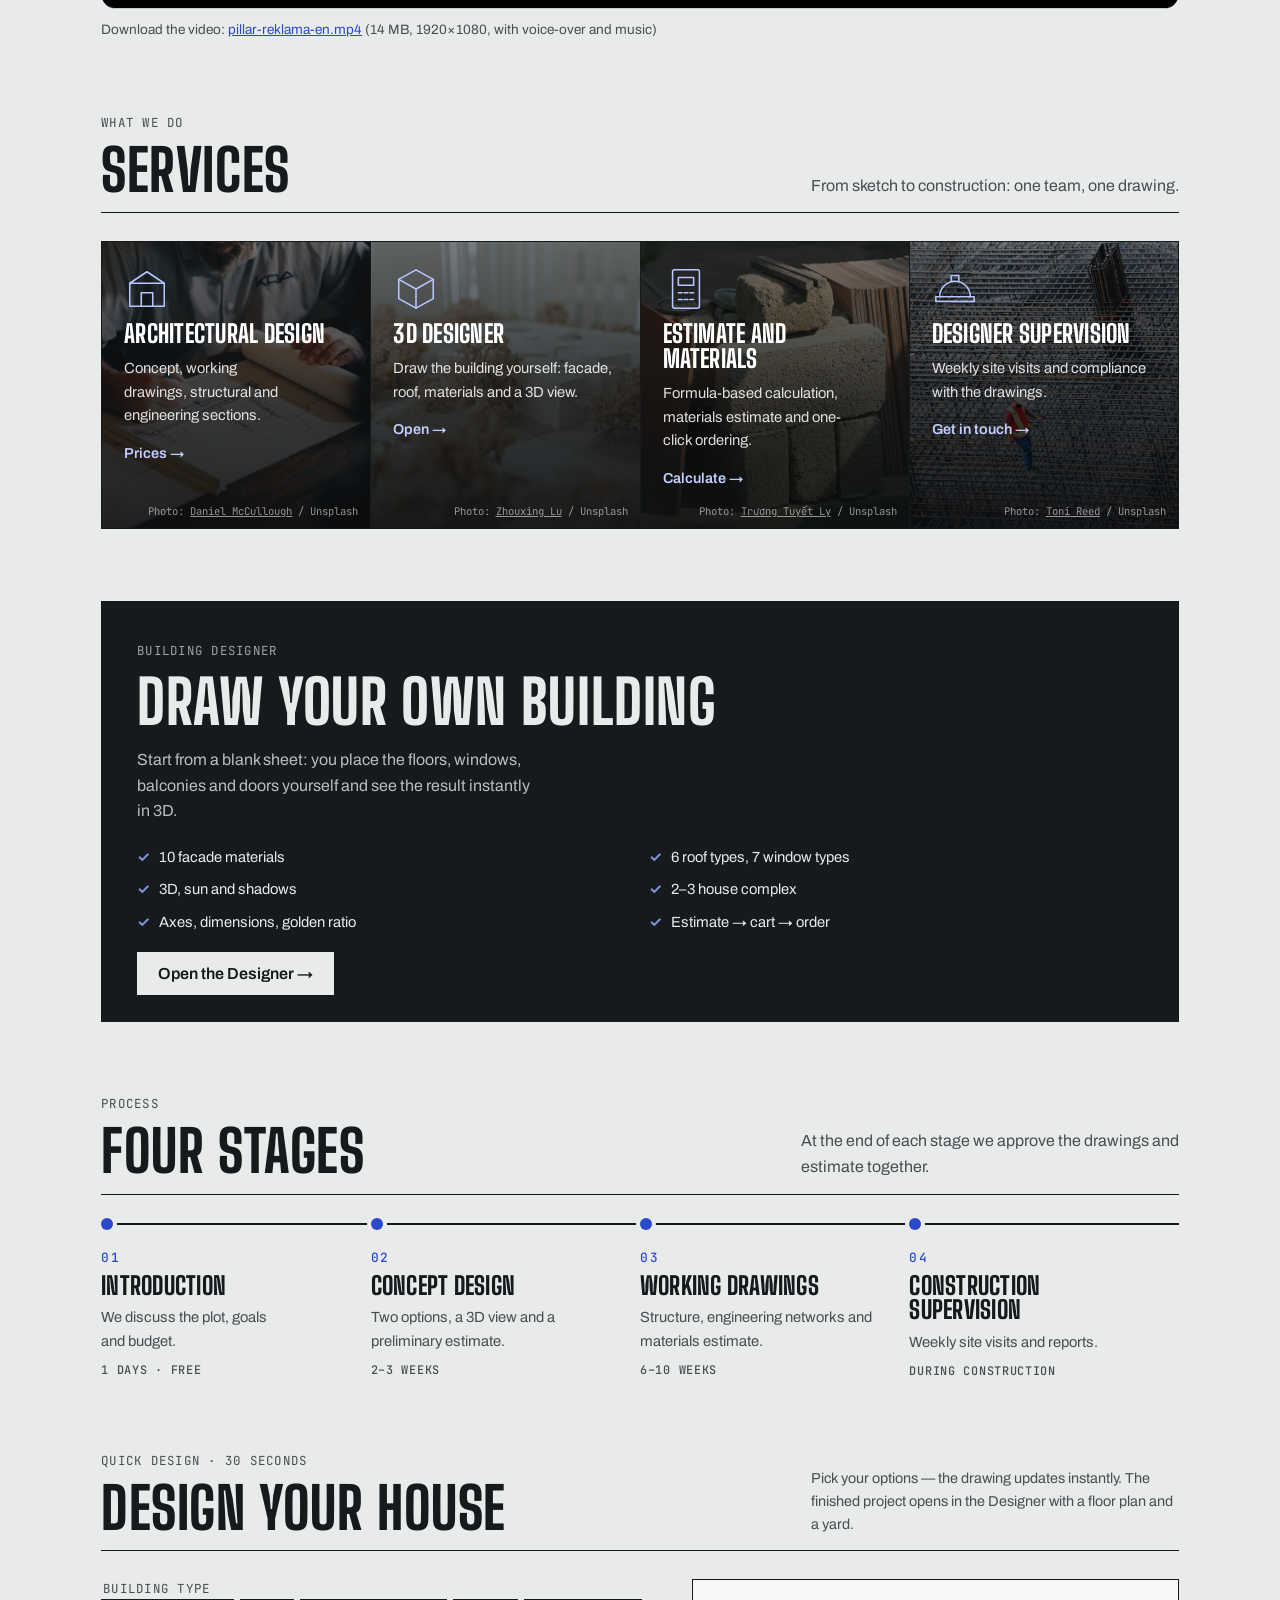
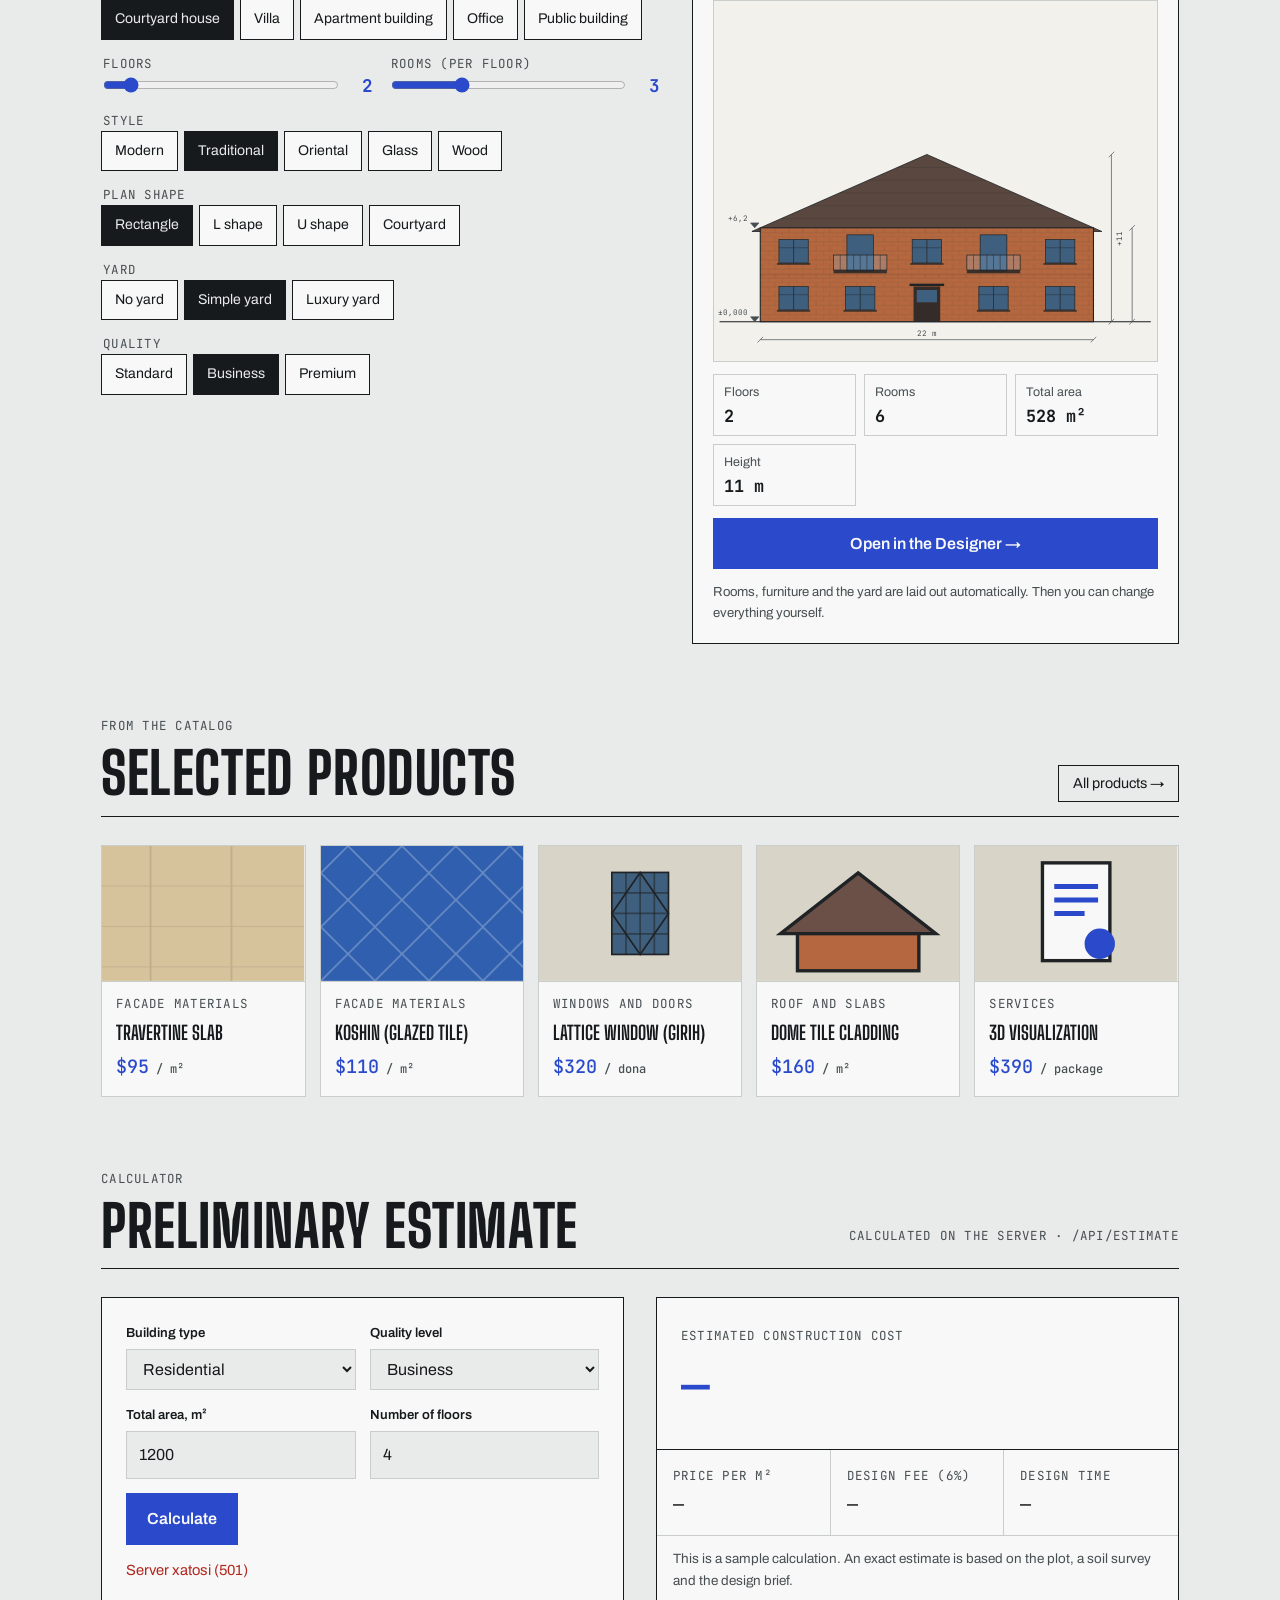
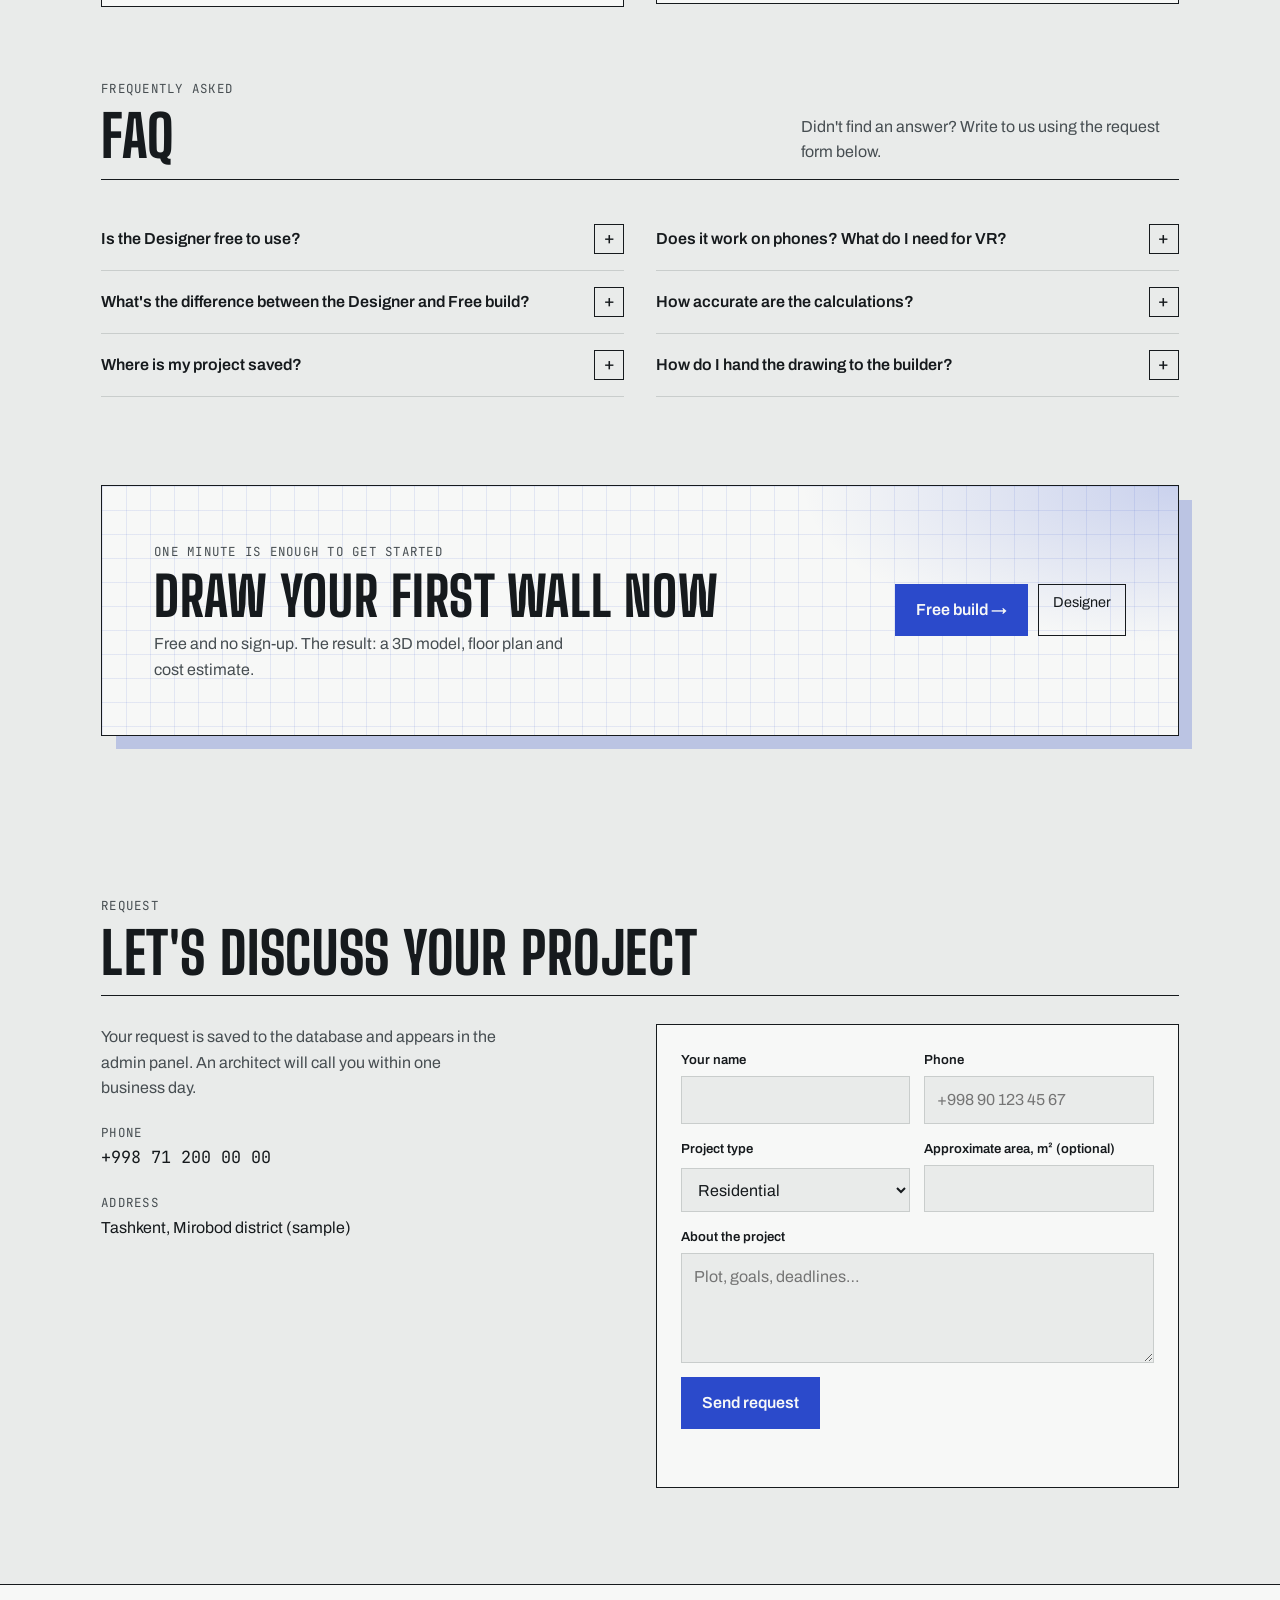
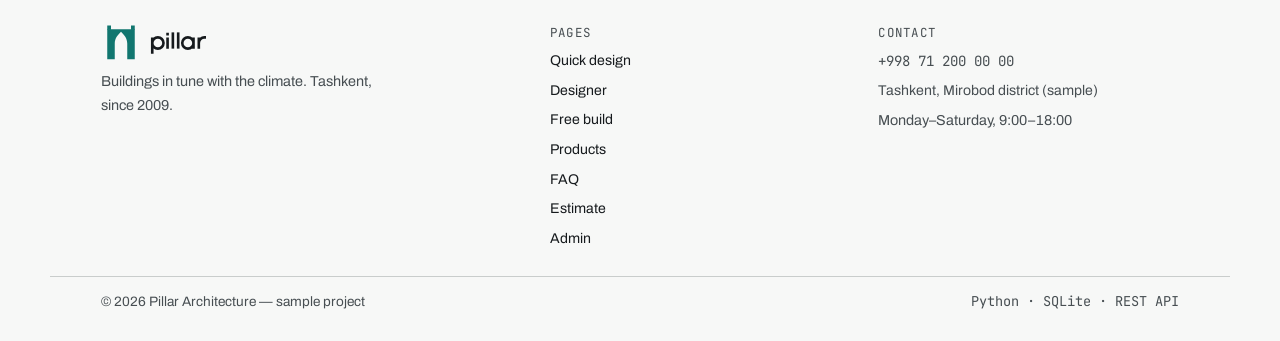
==== commit 23abdd0b: "Bosh sahifa, Imkoniyatlar: "Fasad konstruktori" kartasida gumbazli chizma o'rniga zamonaviy villa fo" ====
--- a/arxitektura/static/index.html
+++ b/arxitektura/static/index.html
@@ -99,7 +99,7 @@
           <span class="label">01 · Konstruktor</span>
           <h3>Fasad konstruktori</h3>
           <p>Andozani tanlang, qavat va oraliqlarni sozlang, har bir deraza, balkon va eshikni katakchaga qo'ying.</p>
-          <div class="bt-vis bt-facade" id="bentoFacade"></div>
+          <figure class="bt-vis bt-photo"><img src="fon/bento-uy.jpg" alt="Zamonaviy oq villa va hovuz" loading="lazy" width="1400" height="875"><figcaption>Foto: John Fornander / Unsplash</figcaption></figure>
           <span class="more">Konstruktorni ochish →</span>
         </a>
         <a class="bento-t bt-b" href="builder.html">
--- a/arxitektura/static/style.css
+++ b/arxitektura/static/style.css
@@ -807,6 +807,10 @@
 .bento-t:hover .bt-vis { transform: translateY(-3px); }
 .bt-facade { flex: 1; min-height: 220px; display: grid; place-items: center; background: var(--bg); border: 1px solid var(--line); padding: 10px; }
 .bt-facade svg { width: 100%; height: auto; max-height: 340px; }
+.bt-photo { flex: 1; position: relative; min-height: 220px; margin: 6px 0 0; overflow: hidden; border: 1px solid var(--line); background: var(--bg); }
+.bt-photo img { position: absolute; inset: 0; width: 100%; height: 100%; object-fit: cover; object-position: 50% 60%; transition: transform .6s cubic-bezier(.2, .7, .2, 1); }   /* kartaning butun maydonini to'ldiradi */
+.bento-t:hover .bt-photo img { transform: scale(1.04); }
+.bt-photo figcaption { position: absolute; right: 8px; bottom: 6px; font: 500 .68rem/1.3 var(--font-mono); color: #fff; text-shadow: 0 1px 3px rgba(0, 0, 0, .7); }
 svg.bv { height: auto; max-height: 150px; }
 .bv-grid { fill: none; stroke: var(--line); stroke-width: .6; }
 .bv-wall { fill: none; stroke: var(--fg); stroke-width: 4.5; stroke-linejoin: miter; }
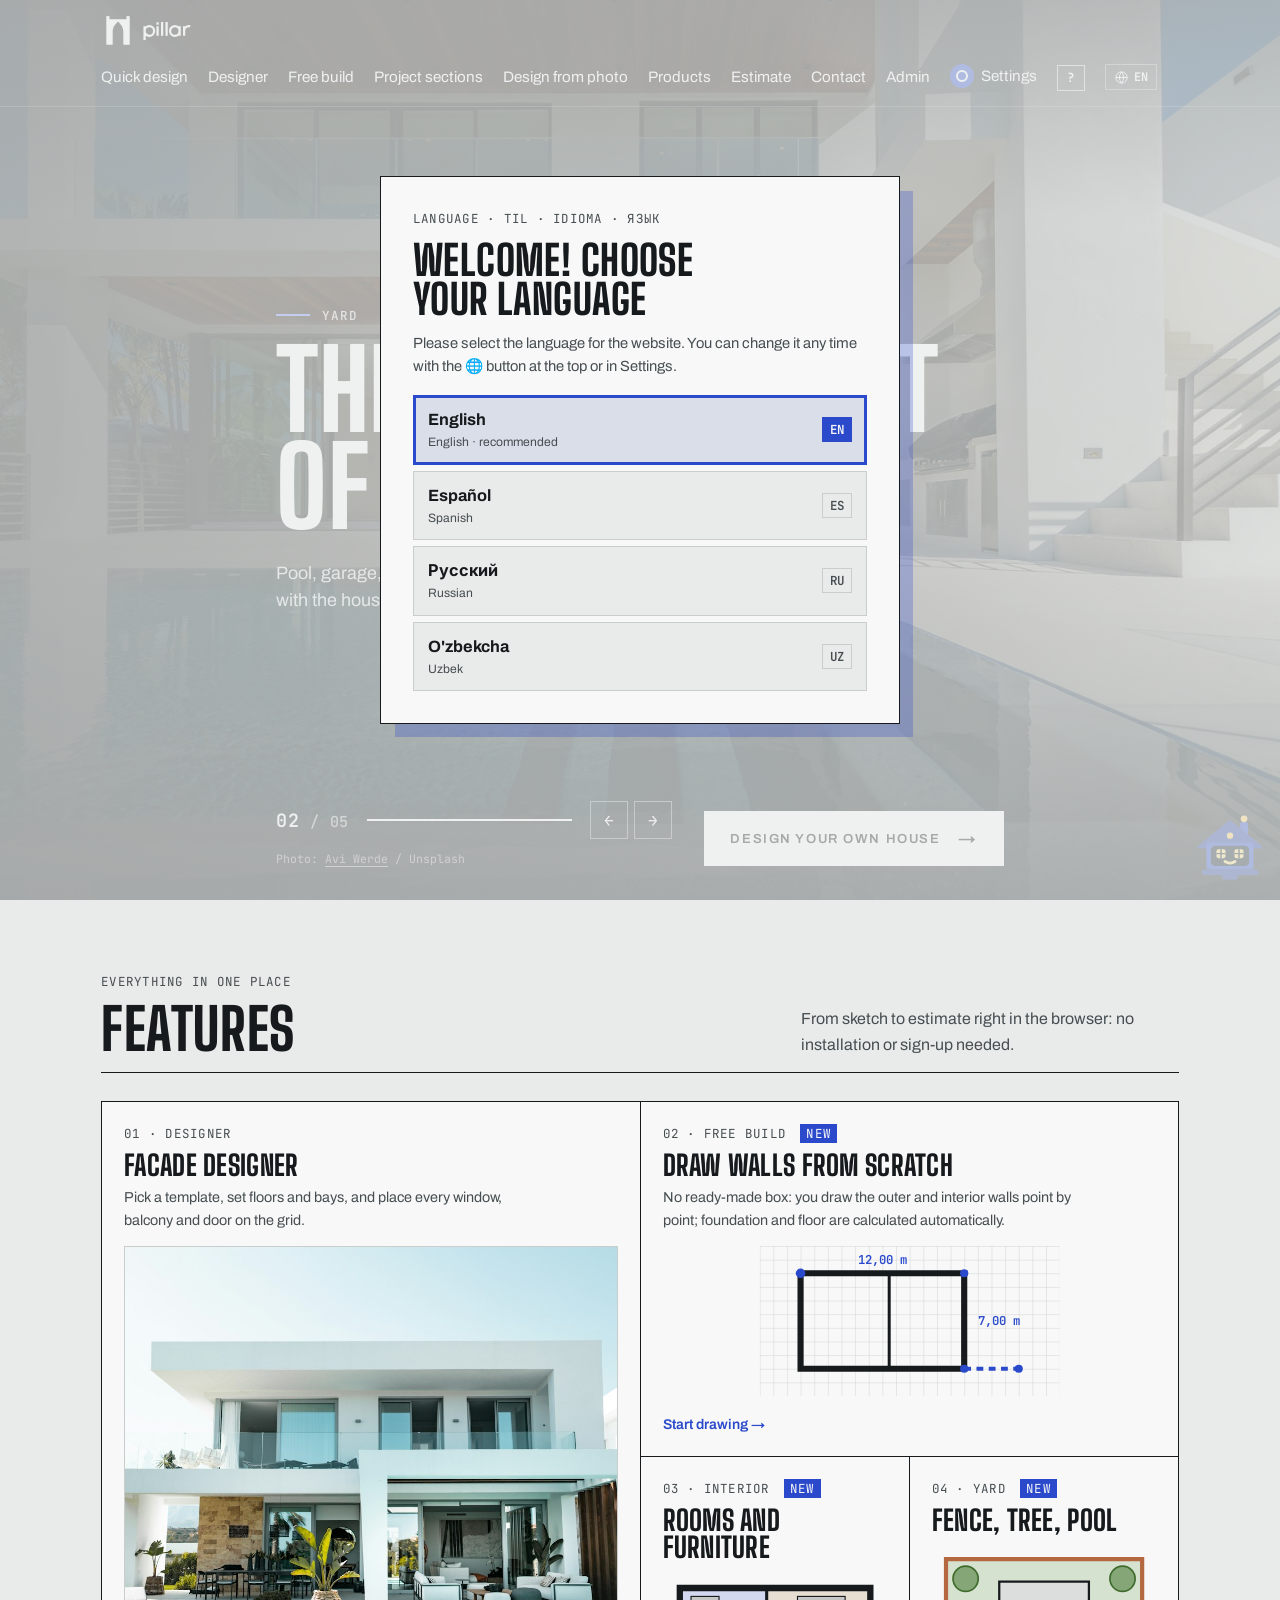
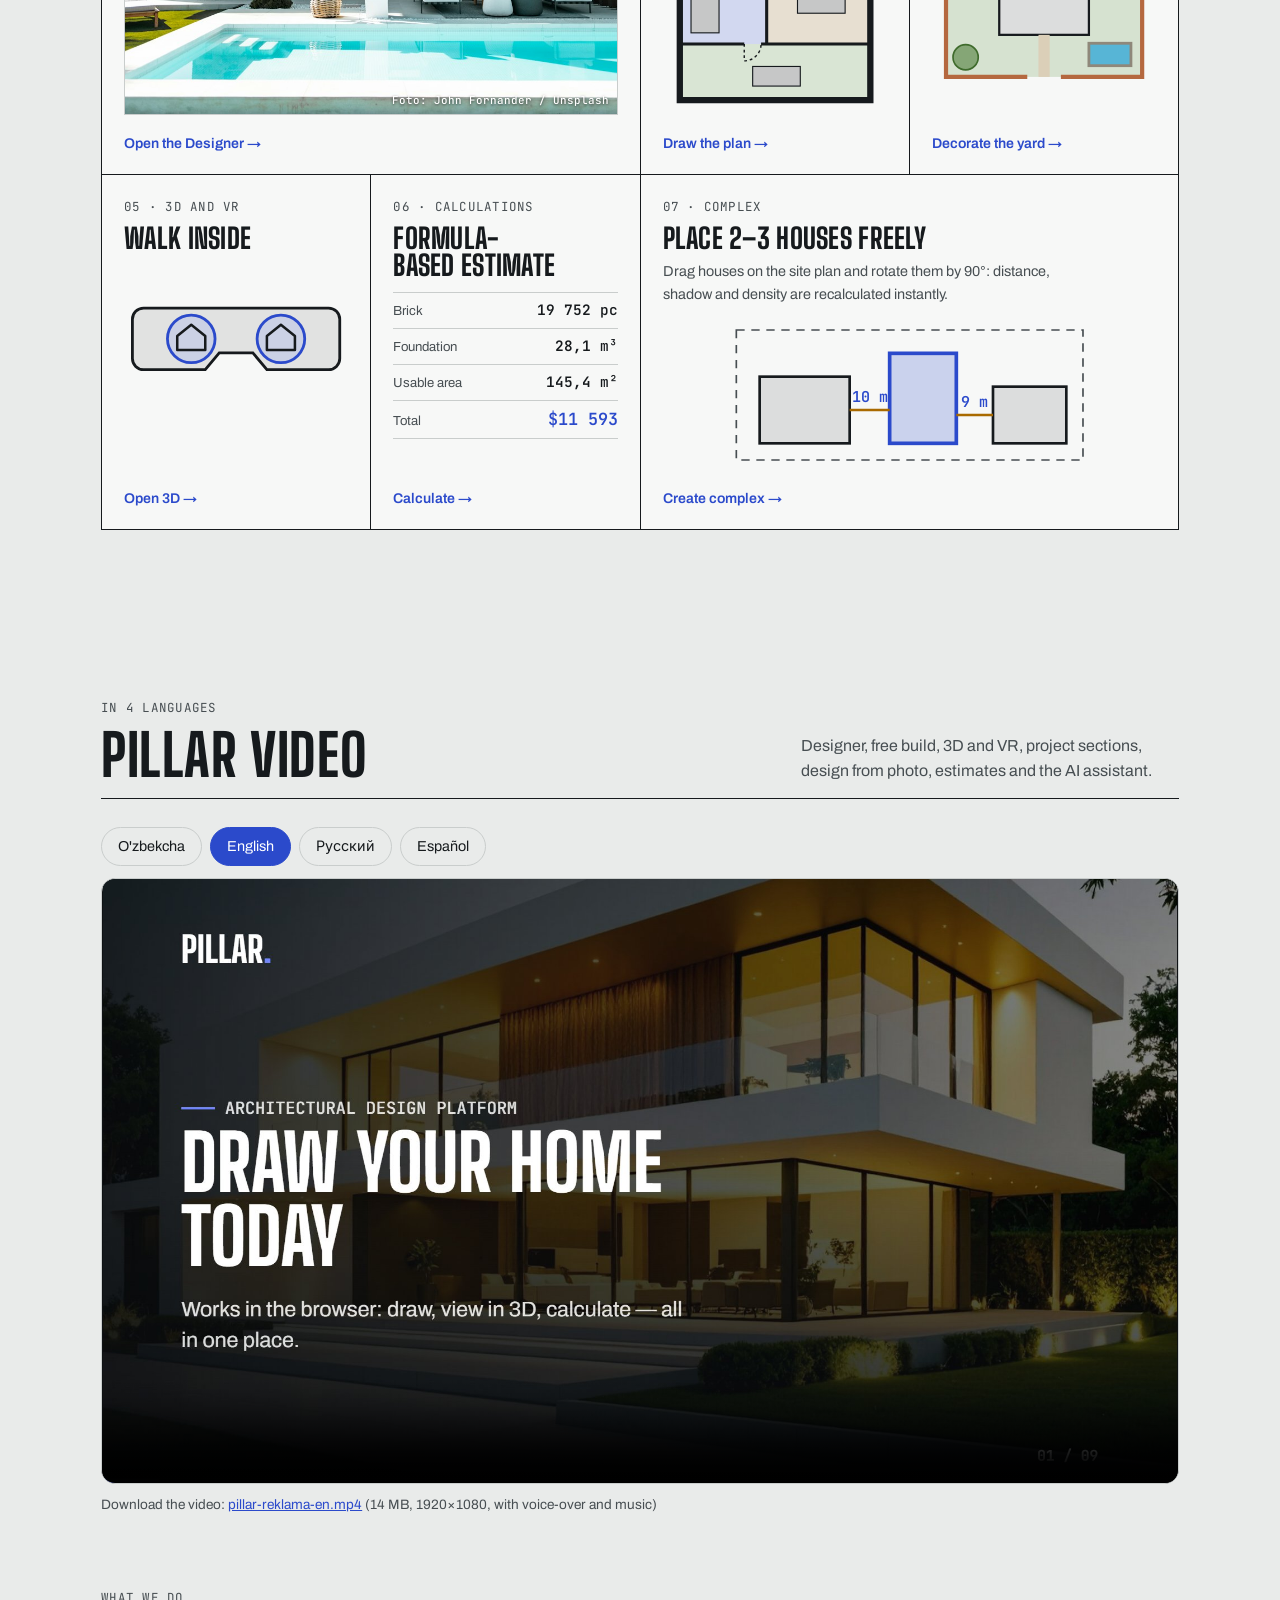
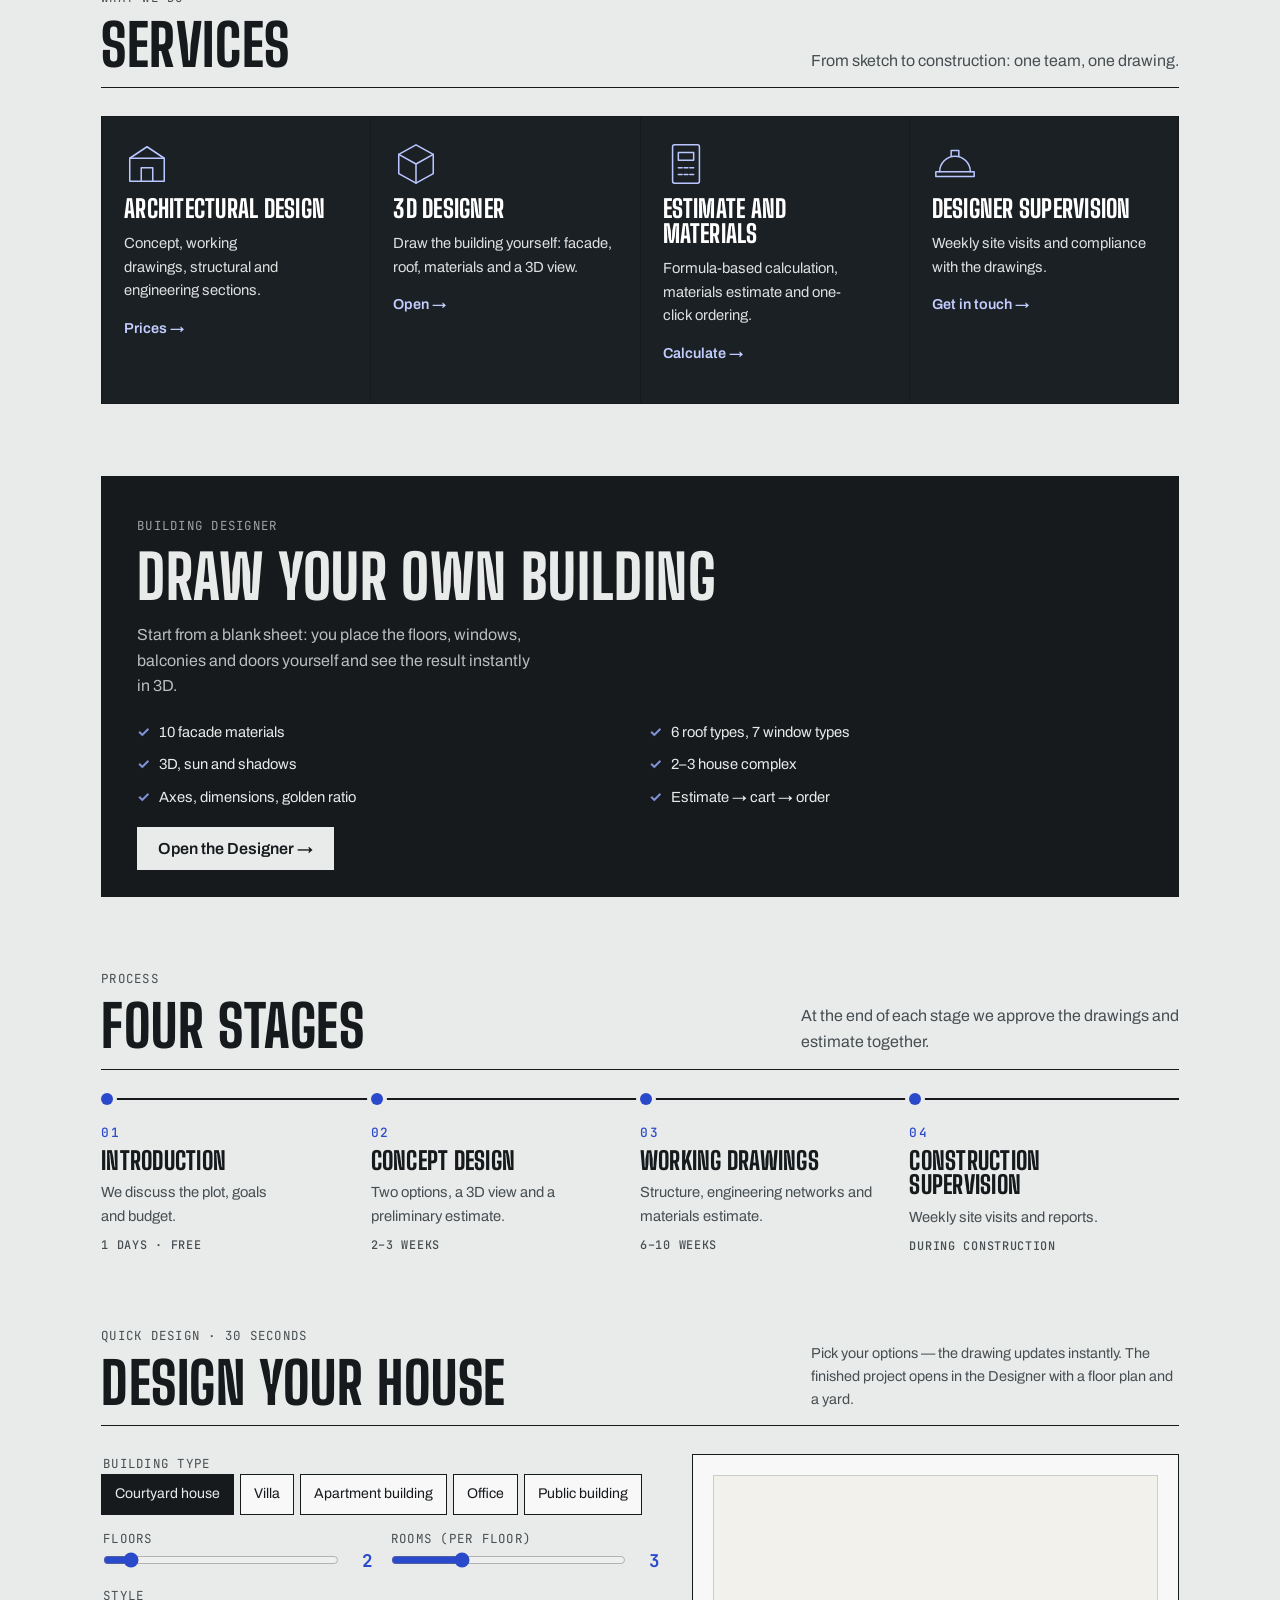
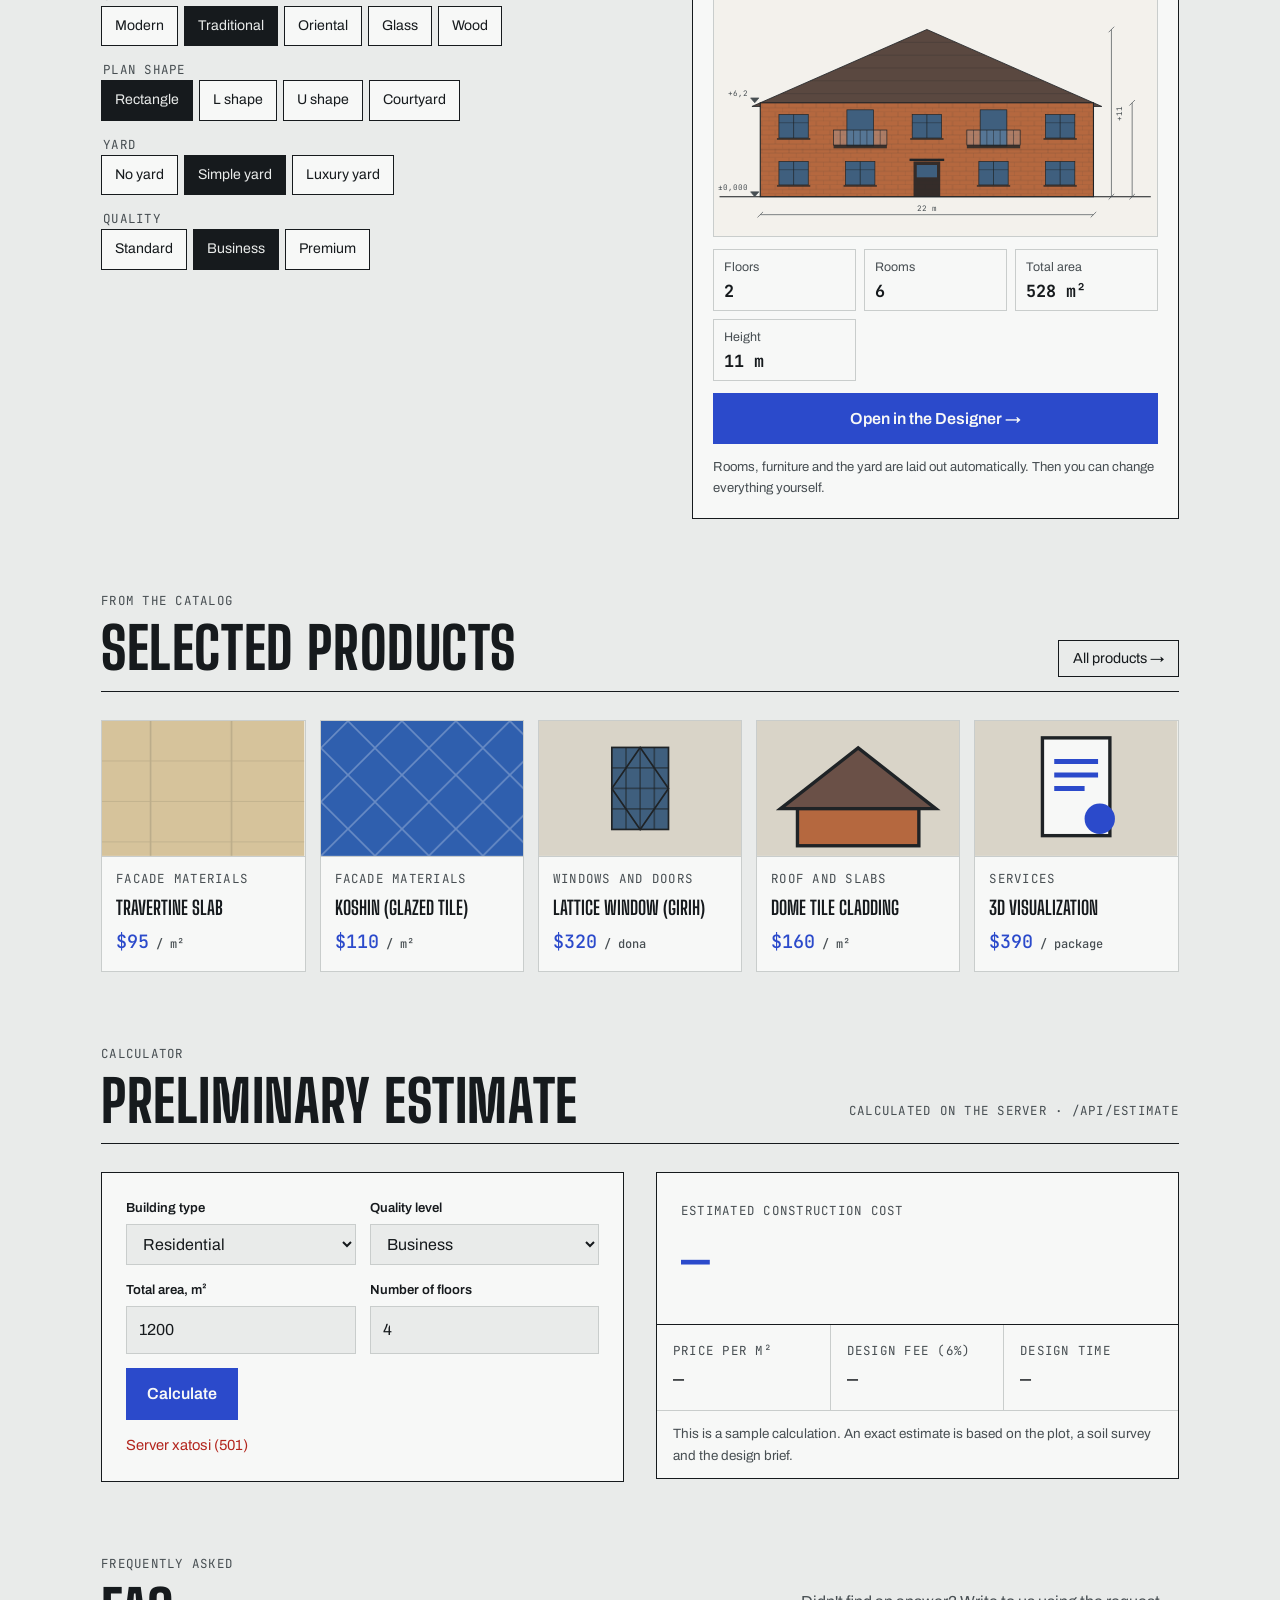
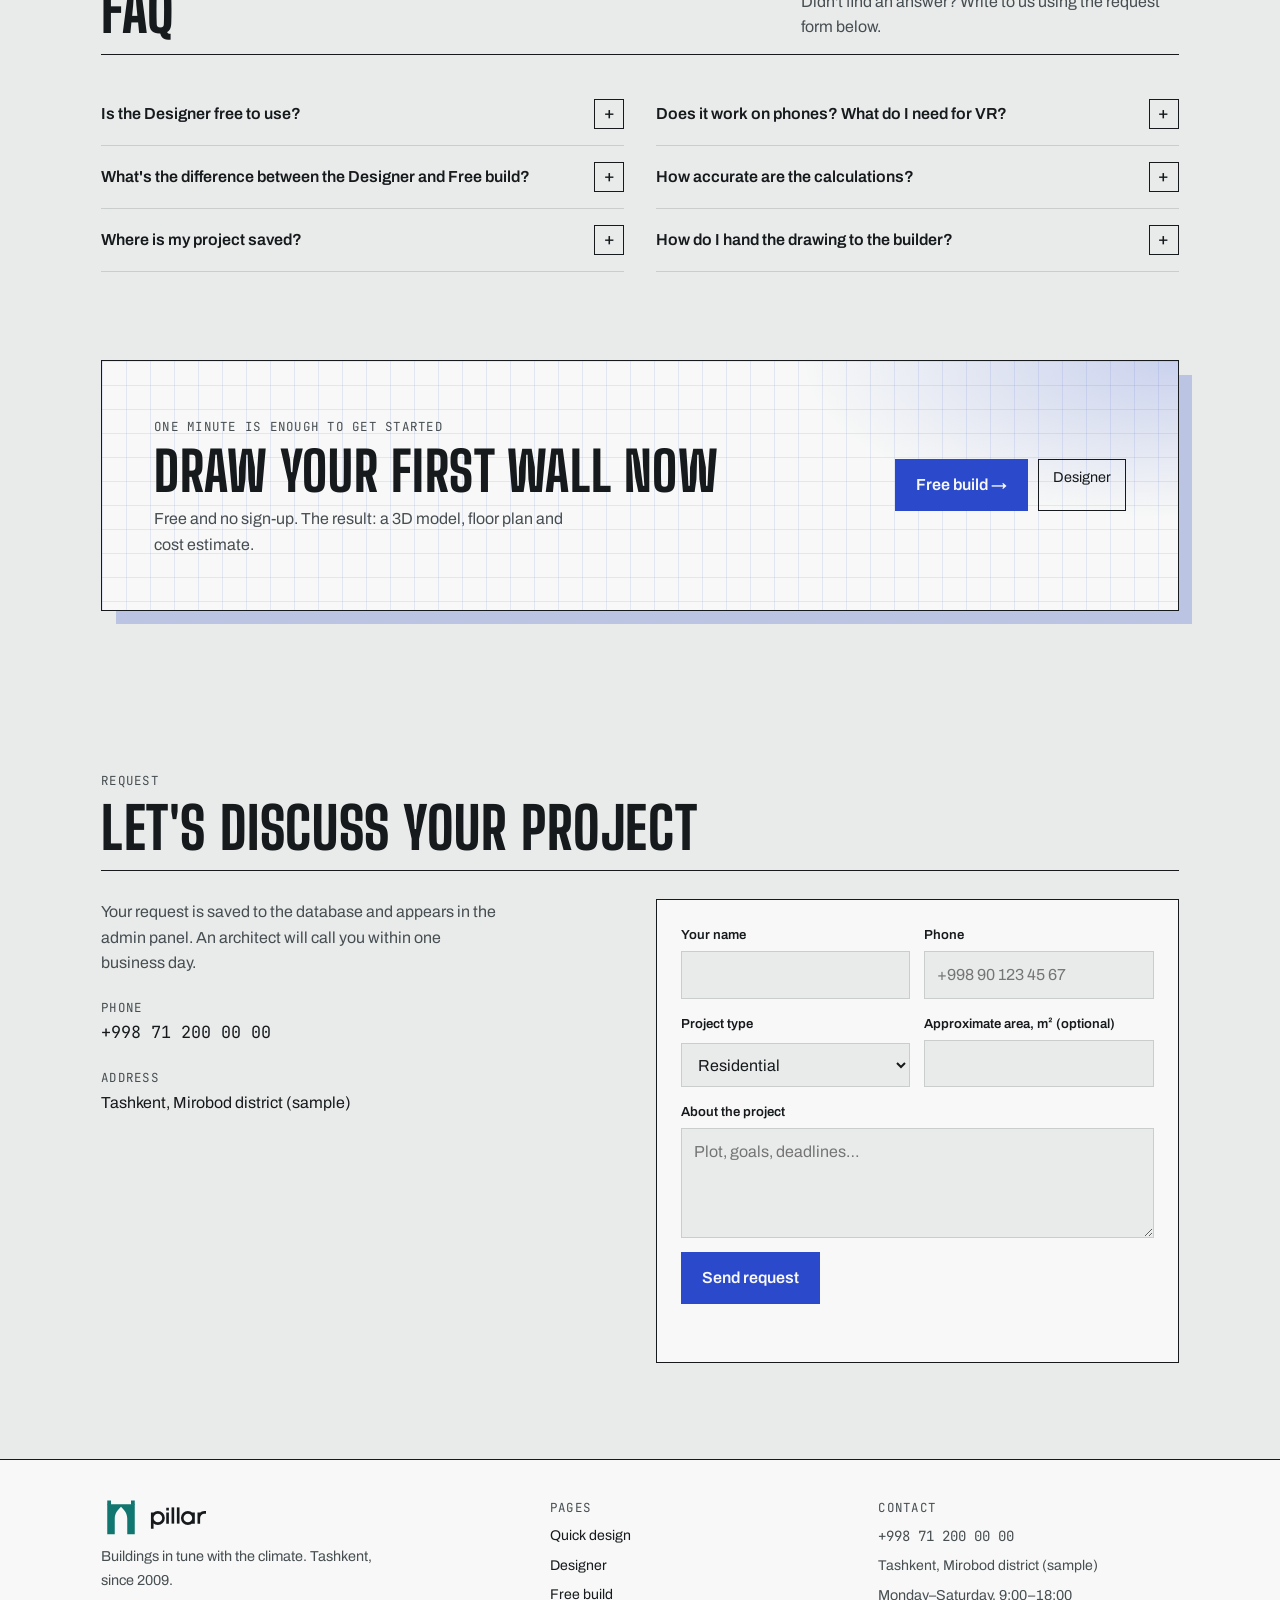
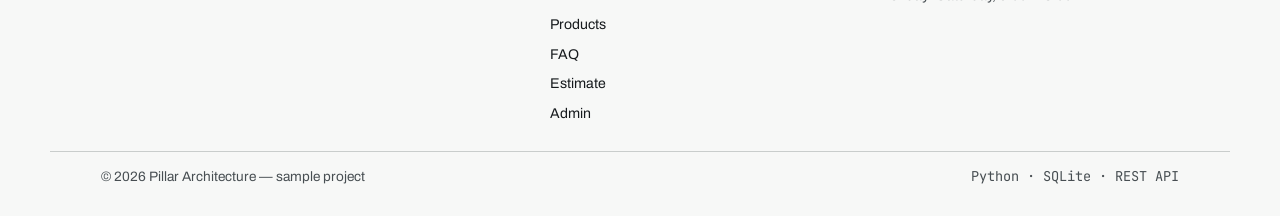
==== commit 16149e04: "Minimal va engil dizayn (sayt qotmasligi uchun): to'r/foto fon qatlamlari, cheksiz animatsiyalar va " ====
--- a/arxitektura/static/index.html
+++ b/arxitektura/static/index.html
@@ -378,7 +378,6 @@
 <script src="home.js"></script>
 <script src="bgpicker.js"></script>
 <script src="promovideo.js"></script>
-<script src="bg3d.js"></script>
 <script src="ai.js"></script>
 <script src="tour.js"></script>
 </body>
--- a/arxitektura/static/style.css
+++ b/arxitektura/static/style.css
@@ -1751,3 +1751,22 @@
 .pv-tabs button { font: inherit; font-size: .9rem; padding: 7px 16px; border-radius: 999px; border: 1px solid var(--line); background: transparent; color: inherit; cursor: pointer; }
 .pv-tabs button:hover { border-color: var(--accent, #6f86ff); }
 .pv-tabs button.on { background: var(--accent, #6f86ff); border-color: var(--accent, #6f86ff); color: #fff; }
+
+/* ===================== MINIMAL: tinch va engil dizayn (sayt qotmasligi uchun, 2026-11-19) =====================
+   Butun ekranli fon qatlamlari (to'r, foto), cheksiz animatsiyalar va bo'lim fotosuratlari o'chirildi.
+   Eski ko'rinishga qaytish — shu blokni olib tashlash kifoya (bg3d.js ham sahifalardan olib tashlangan). */
+body::before, body::after, html.bg-photo body::after { content: none; display: none; }      /* to'r chiziqlari va foto fon */
+.bgp-btn, .bgp { display: none !important; }                                               /* "Fon" tanlovi: tanlanadigan fon yo'q */
+.hero2::before { animation: none; }                                                        /* aurora */
+.marquee { display: none; }                                                                /* yuguruvchi lenta */
+.phero-slide.is-on { animation: none; }                                                    /* slayd-shou: kattalashish yo'q, faqat almashinadi */
+.ai-btn.robot-btn svg.robot { animation: none; filter: none; }                             /* AI tugmasi: tebranish va soya */
+.robot .rb-light, .robot .rb-eyes, .tour-av { animation: none; }
+.board { will-change: auto; }
+.lang-modal, .auth-modal { -webkit-backdrop-filter: none; backdrop-filter: none; }
+/* bo'lim sarlavhalari va xizmat kartalari: foto o'rniga tekis to'q fon */
+.ds-head, #galereya > main > section:first-child > .sec-head { background: #1b2024; min-height: 0; }
+.ds-head::before, .ds-head::after,
+#galereya > main > section:first-child > .sec-head::before, #galereya > main > section:first-child > .sec-head::after { content: none; }
+.svc-card::before, .svc-card::after { content: none; }
+.svc-card .svc-credit { display: none; }
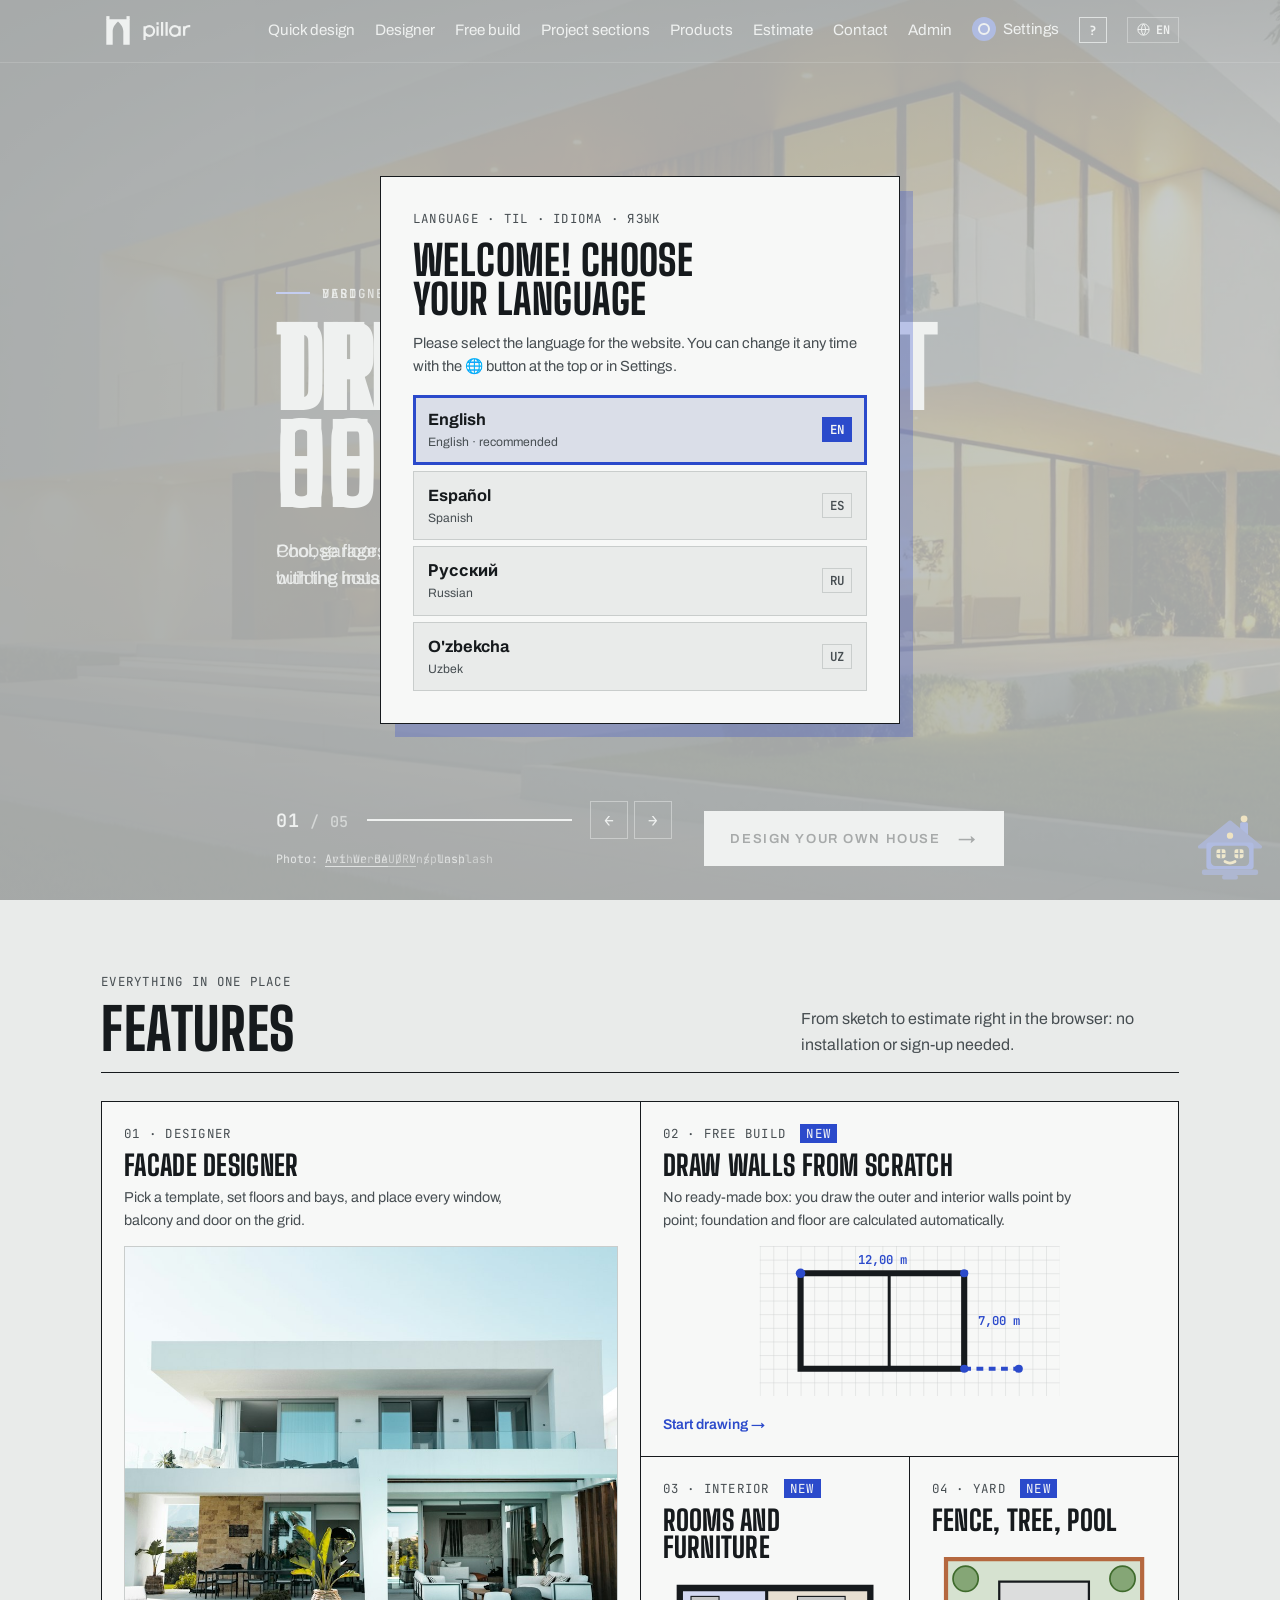
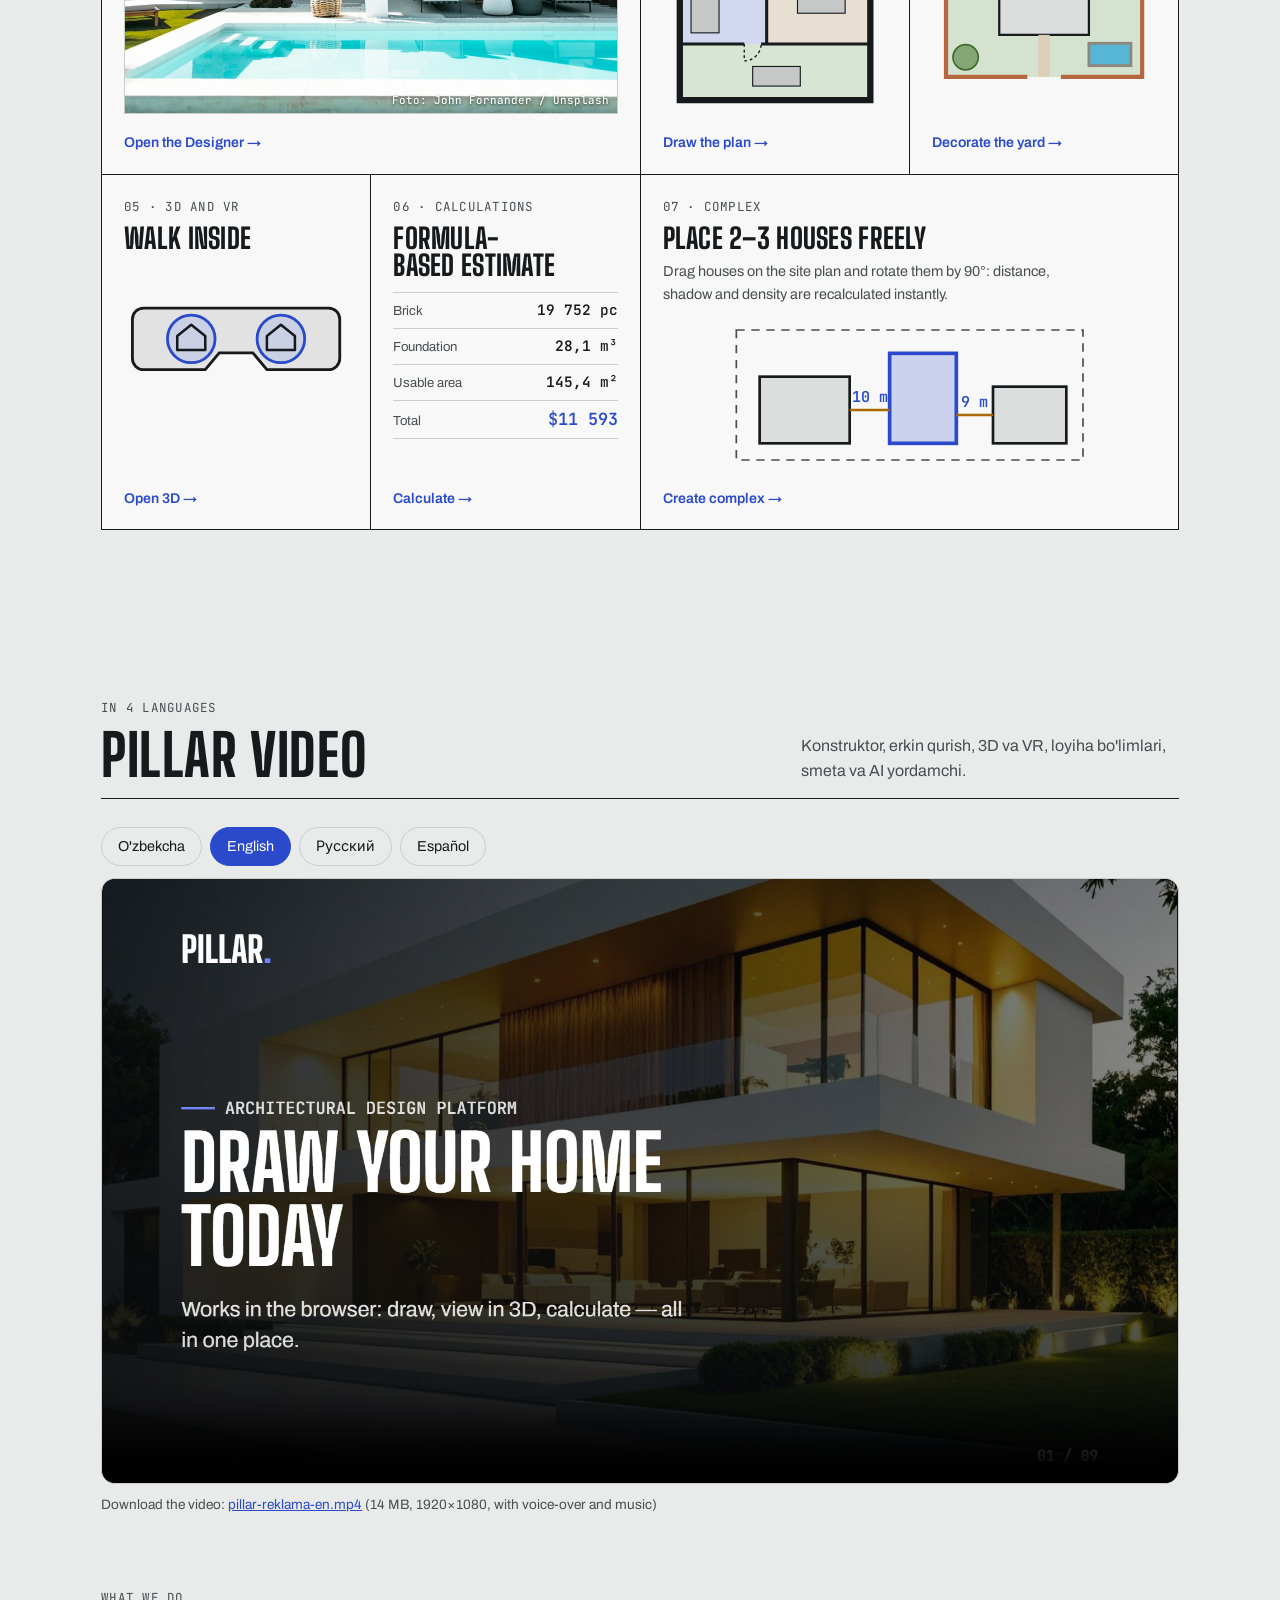
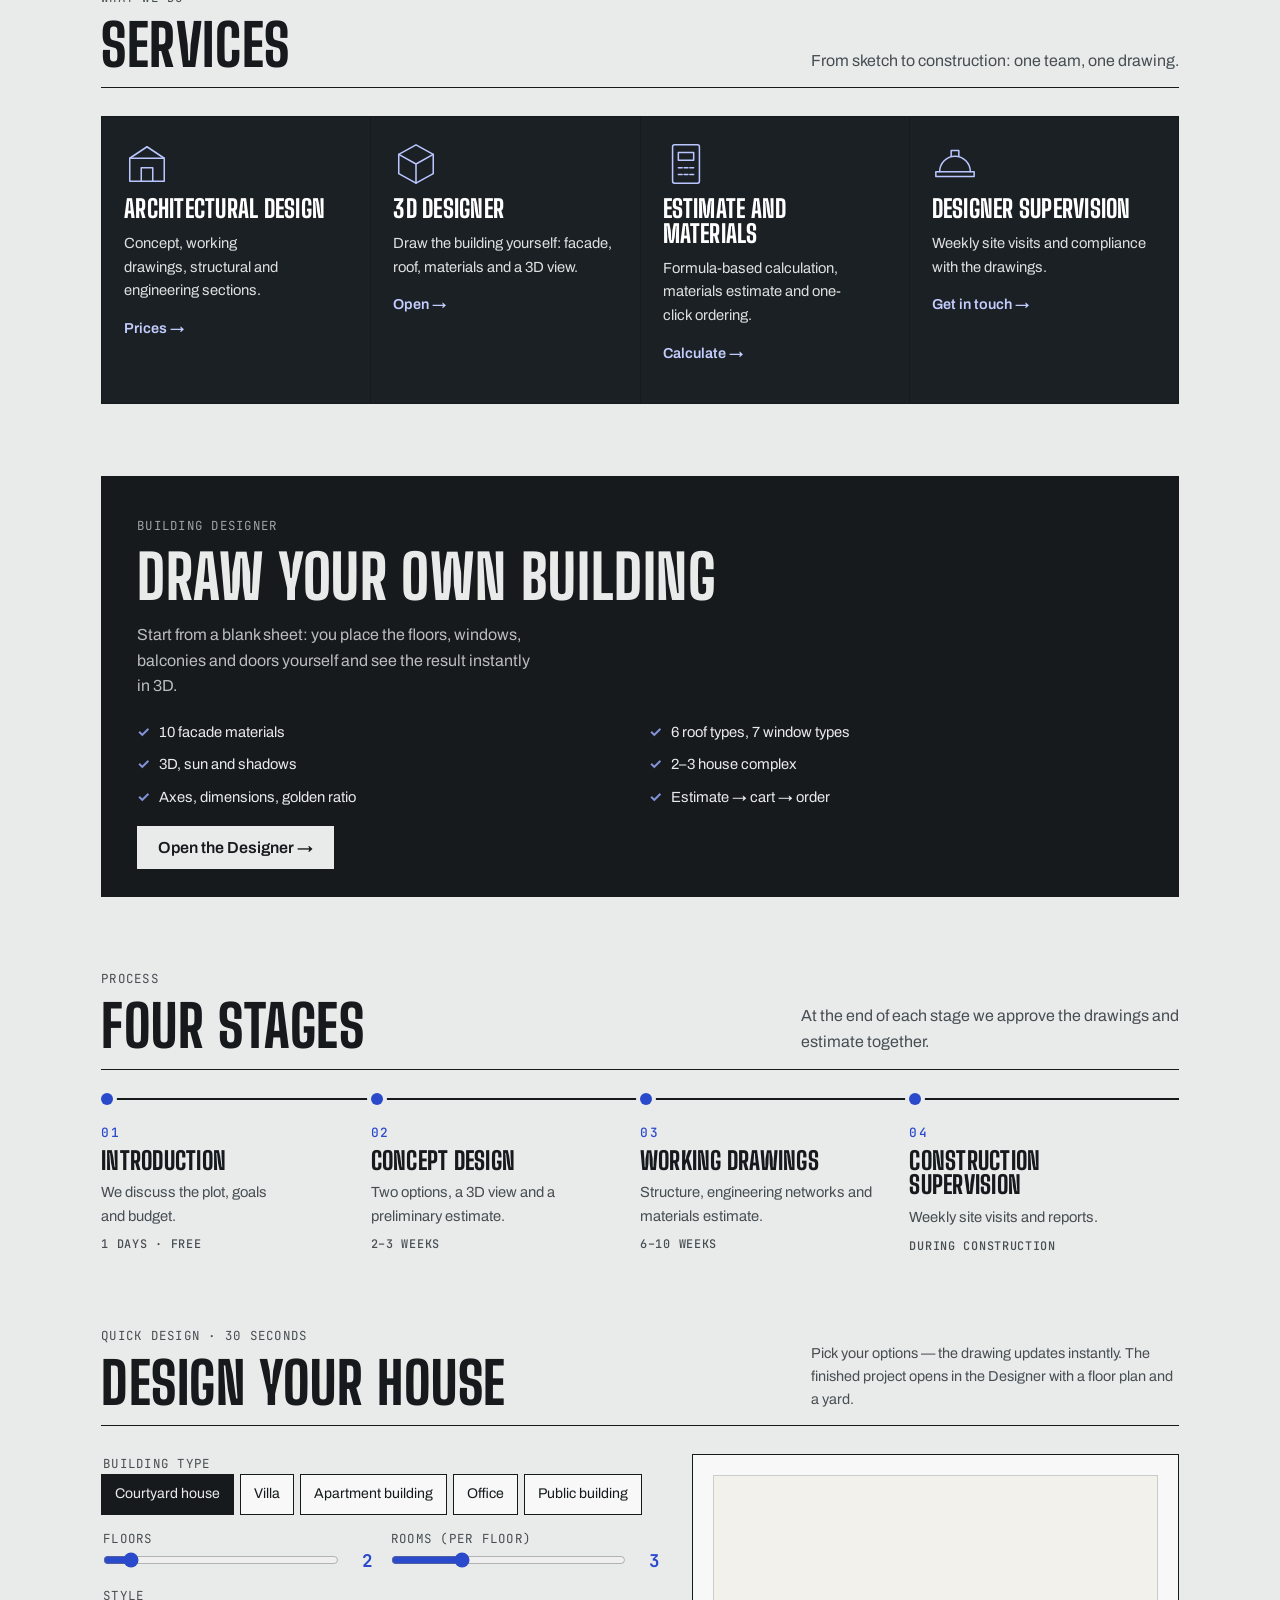
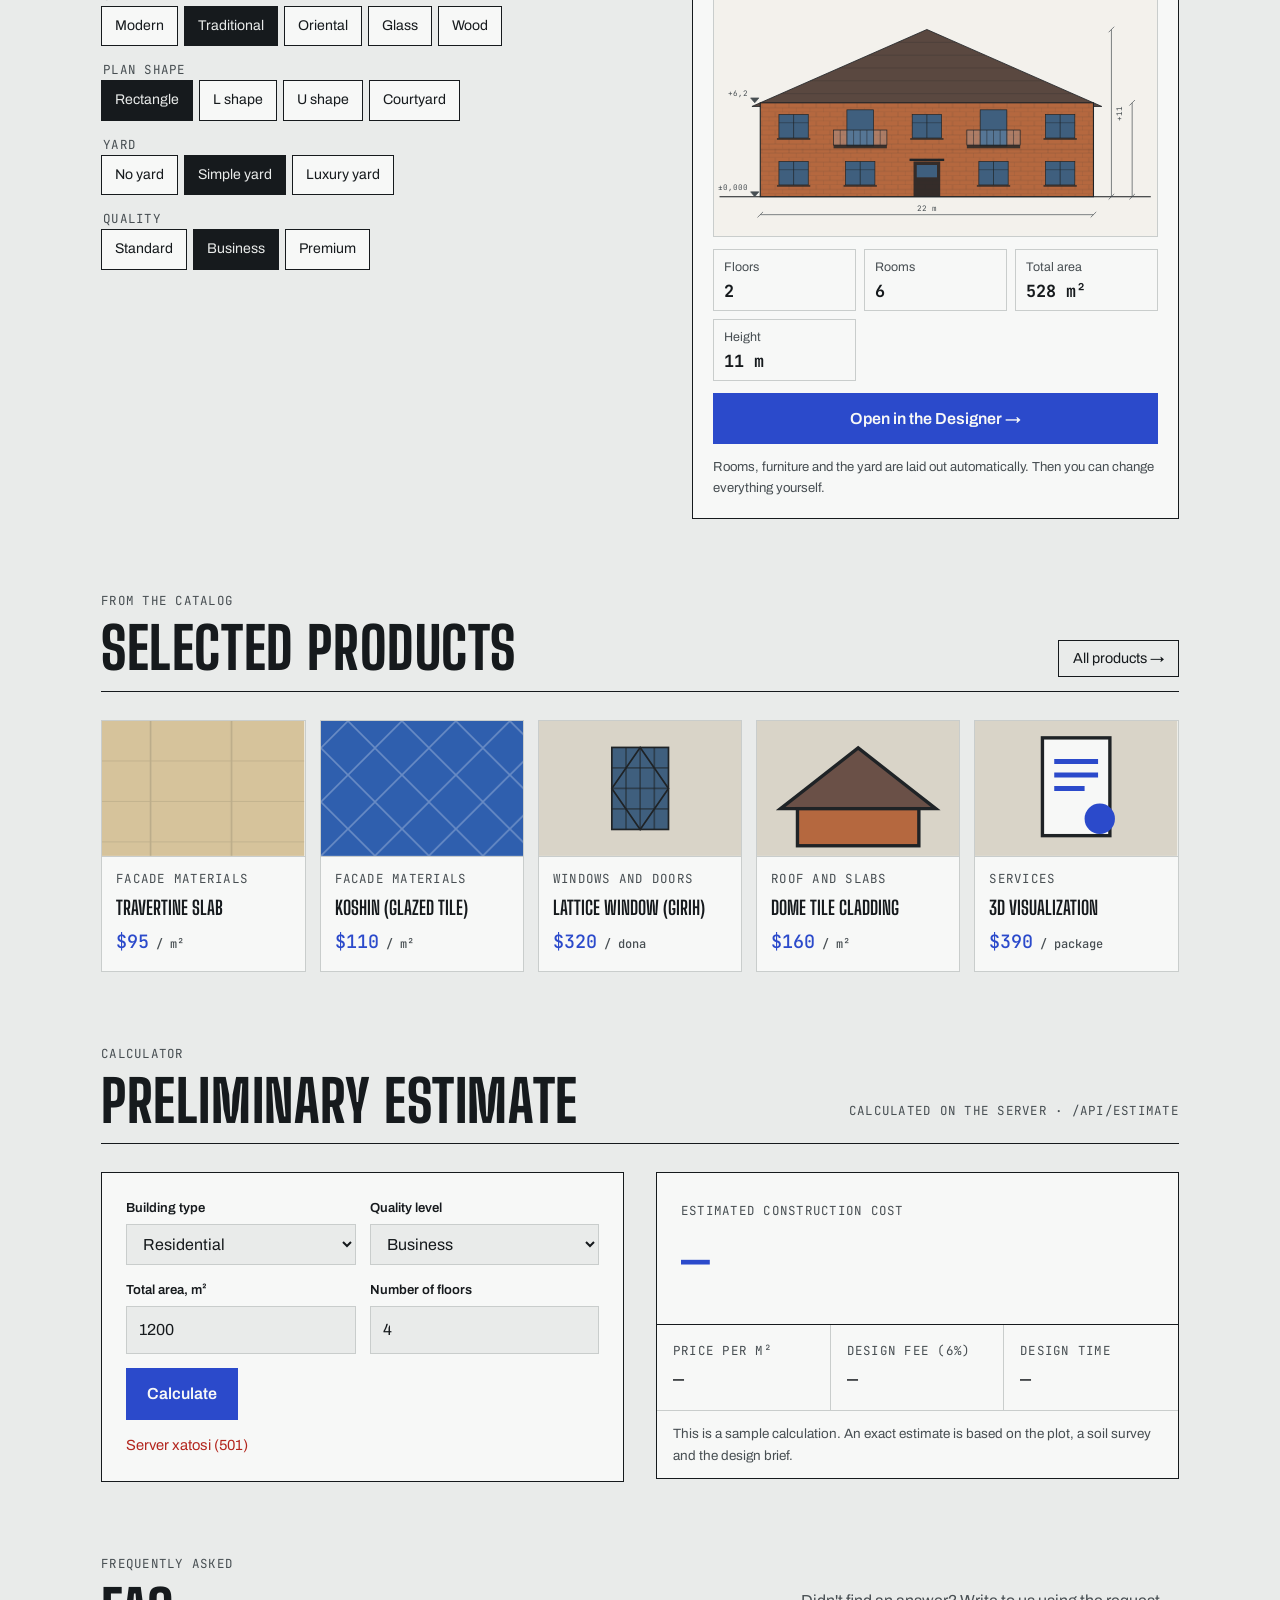
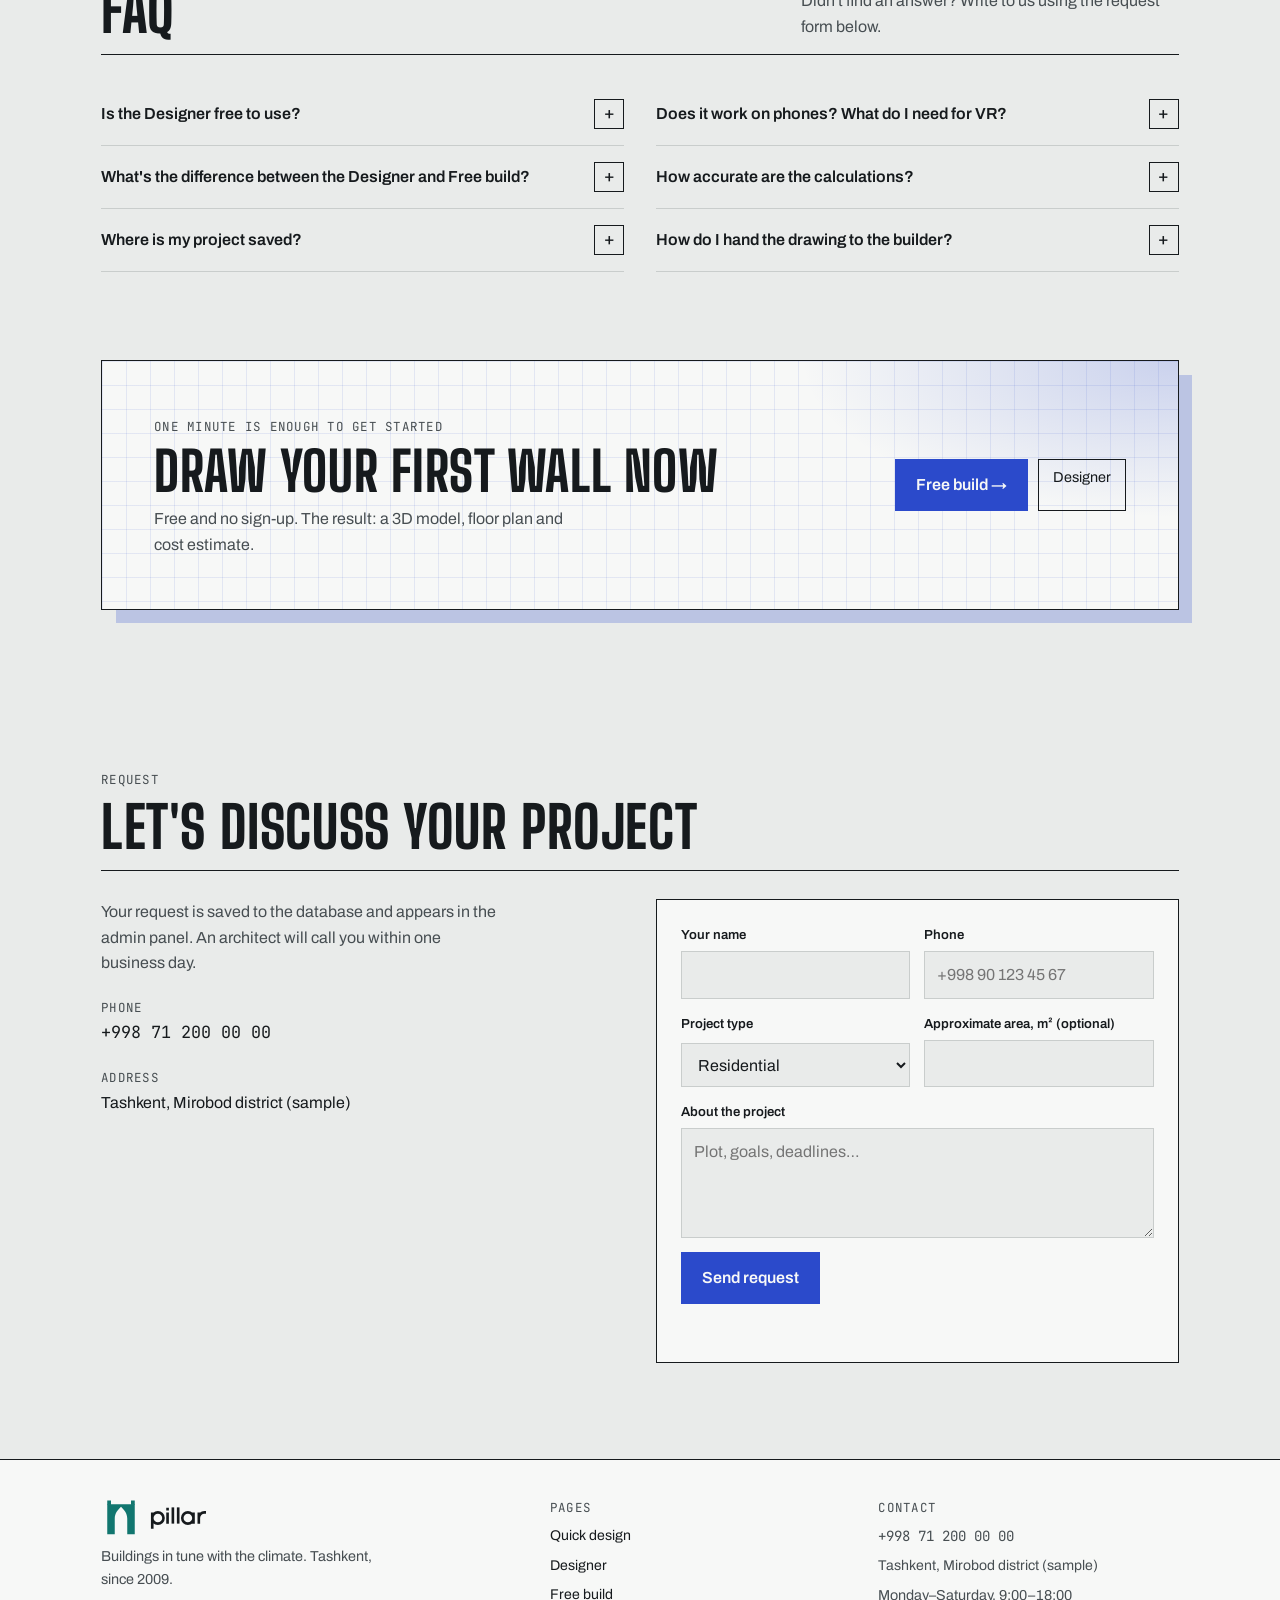
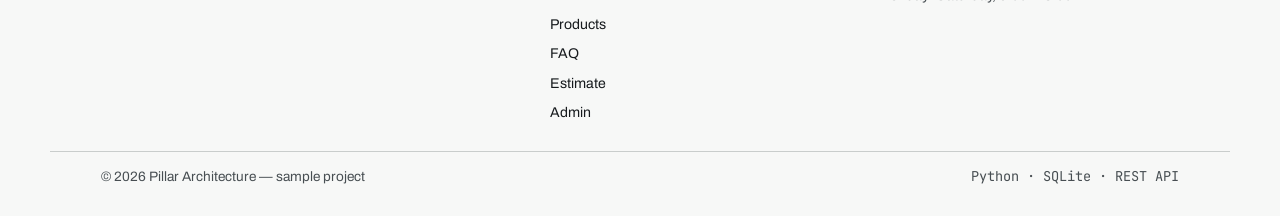
==== commit def4cbb5: ""Rasmdan dizayn" bo'limi olib tashlandi (menyu, sahifa, rasm.js/rasm.html, fon rasmi, AI o'tishi, 2D" ====
--- a/arxitektura/static/index.html
+++ b/arxitektura/static/index.html
@@ -20,7 +20,6 @@
       <li><a href="designer.html">Konstruktor</a></li>
       <li><a href="builder.html">Erkin qurish</a></li>
       <li><a href="bolimlar.html">Loyiha bo'limlari</a></li>
-      <li><a href="rasm.html">Rasmdan dizayn</a></li>
       <li><a href="shop.html">Mahsulotlar <span class="cart-badge" data-cart-count hidden>0</span></a></li>
       <li><a href="#smeta">Smeta</a></li>
       <li><a href="#aloqa">Aloqa</a></li>
@@ -178,7 +177,7 @@
     <section id="video" class="promo-video" aria-label="Pillar haqida video">
       <div class="sec-head">
         <div><span class="label">4 tilda</span><h2>Pillar haqida video</h2></div>
-        <p class="sec-sub">Konstruktor, erkin qurish, 3D va VR, loyiha bo'limlari, rasmdan dizayn, smeta va AI yordamchi.</p>
+        <p class="sec-sub">Konstruktor, erkin qurish, 3D va VR, loyiha bo'limlari, smeta va AI yordamchi.</p>
       </div>
       <div class="pv-tabs" role="group" aria-label="Video tili" translate="no"><button type="button" data-l="uz">O'zbekcha</button><button type="button" data-l="en">English</button><button type="button" data-l="ru">Русский</button><button type="button" data-l="es">Español</button></div>
       <video controls preload="none" playsinline poster="video/pillar-reklama-uz.jpg" width="1920" height="1080"><source src="video/pillar-reklama-uz.mp4" type="video/mp4"></video>
--- a/arxitektura/static/style.css
+++ b/arxitektura/static/style.css
@@ -1591,70 +1591,6 @@
 @media (prefers-reduced-motion: reduce) { html.menu-open .nav.has-burger ul > li.nav-tile > a::before { transition: none; } }
 html.menu-open .ai-btn, html.menu-open .bgp-btn, html.menu-open .ai { display: none !important; }   /* menyu ochiq: suzuvchi tugmalar kartochkalarni to'smasin */
 
-/* ---------- RASMDAN DIZAYN ---------- */
-.rz-grid { display: grid; grid-template-columns: minmax(0, 380px) minmax(0, 1fr); gap: 28px; align-items: start; }
-.rz-in { display: grid; gap: 10px; position: sticky; top: calc(var(--nav-h, 64px) + 12px); }
-.rz-drop { display: grid; place-items: center; gap: 6px; min-height: 220px; padding: 18px; border: 2px dashed var(--line); background: var(--surface); text-align: center; cursor: pointer; overflow: hidden; transition: border-color .2s, background .2s; }
-.rz-drop:hover, .rz-drop.over { border-color: var(--accent); background: color-mix(in srgb, var(--accent) 8%, var(--surface)); }
-.rz-drop.has { padding: 0; border-style: solid; min-height: 0; }
-.rz-drop img { display: block; width: 100%; max-height: 320px; object-fit: cover; }
-.rz-drop-ic { font-size: 2.2rem; }
-.rz-drop small { color: var(--muted); }
-.rz-btns { display: flex; flex-wrap: wrap; gap: 6px; }
-.rz-pal { display: flex; height: 26px; border: 1px solid var(--line); overflow: hidden; }
-.rz-pal span { background: var(--c); }
-.rz-h { margin: 8px 0 0; font: 600 .74rem var(--font-mono); letter-spacing: .1em; text-transform: uppercase; color: var(--muted); }
-.rz-seg { display: flex; flex-wrap: wrap; gap: 6px; }
-.rz-seg button { font: inherit; font-size: .85rem; padding: 7px 11px; border: 1px solid var(--line); background: var(--surface); color: var(--fg); cursor: pointer; }
-.rz-seg button[aria-checked="true"] { background: var(--fg); color: var(--bg); border-color: var(--fg); }
-.rz-seg button:focus-visible { outline: 2px solid var(--accent); outline-offset: 2px; }
-.rz-area { display: flex; align-items: center; gap: 10px; font-size: .9rem; margin-top: 6px; }
-.rz-area input { width: 8em; font: inherit; padding: 6px 8px; border: 1px solid var(--line); background: var(--surface); color: var(--fg); }
-.rz-go { margin-top: 8px; justify-self: start; }
-.rz-go[disabled] { opacity: .5; cursor: not-allowed; }
-.rz-ai-note { font-size: .8rem; margin: 0; }
-.rz-out { display: grid; gap: 14px; min-width: 0; }
-.rz-empty { border: 1px dashed var(--line); padding: 40px 24px; text-align: center; color: var(--muted); }
-.rz-empty b { color: var(--fg); font-size: 1.1rem; }
-.rz-head { display: grid; grid-template-columns: auto minmax(0, 1fr); gap: 16px; align-items: center; }
-.rz-head img { width: 110px; height: 110px; object-fit: cover; border: 1px solid var(--line); }
-.rz-head h2 { margin: 4px 0; font-size: clamp(1.4rem, 3vw, 2rem); }
-.rz-head p { margin: 0; color: var(--muted); }
-.rz-card { border: 1px solid var(--line); background: var(--surface); padding: 14px 16px; }
-.rz-card > b { display: block; margin-bottom: 8px; font-size: 1rem; }
-.rz-card ul, .rz-card ol { margin: 0; padding-left: 1.2em; display: grid; gap: 4px; }
-.rz-card h4 { margin: 10px 0 4px; font-size: .85rem; }
-.rz-ai { border-color: color-mix(in srgb, var(--accent) 60%, var(--line)); }
-.rz-ai b small { font: 500 .7rem var(--font-mono); color: var(--accent); margin-left: 6px; }
-.rz-wait { display: flex; gap: 10px; align-items: center; color: var(--muted); }
-.rz-dl { display: grid; grid-template-columns: minmax(110px, 180px) minmax(0, 1fr); gap: 6px 16px; margin: 0; }
-.rz-dl dt { font-weight: 600; }
-.rz-dl dd { margin: 0; color: var(--fg); }
-.rz-sw { display: flex; flex-wrap: wrap; gap: 10px; }
-.rz-sw span { display: grid; gap: 4px; justify-items: center; }
-.rz-sw i { width: 58px; height: 58px; border: 1px solid var(--line); }
-.rz-sw small { font: .7rem var(--font-mono); color: var(--muted); }
-.rz-sw .keep i { outline: 2px dashed var(--accent); outline-offset: 2px; }
-.rz-kpi { display: grid; grid-template-columns: 1fr 1fr; gap: 12px; }
-.rz-kpi div { display: grid; gap: 2px; }
-.rz-kpi strong { font: 700 1.4rem var(--font-mono); color: var(--accent); }
-.rz-kpi small { color: var(--muted); }
-.rz-actions { display: flex; flex-wrap: wrap; gap: 8px; }
-.rz-actions a { text-decoration: none; }
-.rz-k { font-size: .82rem; margin: 0; }
-@media (max-width: 860px) {
-  .rz-grid { grid-template-columns: minmax(0, 1fr); }
-  .rz-in { position: static; }
-  .rz-dl { grid-template-columns: minmax(0, 1fr); }
-  .rz-dl dd { margin-bottom: 6px; }
-}
-@media print {
-  html.rz-printing body * { visibility: hidden !important; }
-  html.rz-printing .rz-out, html.rz-printing .rz-out * { visibility: visible !important; }
-  html.rz-printing .rz-out { position: absolute; left: 0; top: 0; width: 100%; color: #000; }
-  html.rz-printing .rz-actions { display: none; }
-}
-
 /* ---------- ORQA FON: haqiqiy uy fotosurati (bgpicker.js, html.bg-photo) ---------- */
 html.bg-photo body::after {
   -webkit-mask: none; mask: none;
@@ -1715,35 +1651,6 @@
 @media (max-width: 640px) { .ds-head, #galereya > main > section:first-child > .sec-head { border-radius: 12px; min-height: 200px; } }
 @media print { .ds-head, #galereya > main > section:first-child > .sec-head { background: none; color: #000; } .ds-head::before, .ds-head::after { display: none; } }
 
-/* ---------- RASMDAN DIZAYN: rasmdagi uyni Konstruktorga moslash ---------- */
-.rz-match { margin-top: 28px; border: 1px solid var(--line); background: var(--surface); padding: 16px; display: grid; gap: 12px; }
-.rzm-head { display: grid; gap: 4px; }
-.rzm-head b { font-size: 1.15rem; }
-.rzm-head small { color: var(--muted); }
-.rzm-grid { display: grid; grid-template-columns: minmax(0, 1.25fr) minmax(0, 1fr); gap: 18px; align-items: start; }
-.rzm-photo { position: relative; user-select: none; -webkit-user-select: none; touch-action: none; line-height: 0; }
-.rzm-photo img { display: block; width: 100%; height: auto; pointer-events: none; }
-.rzm-rect { position: absolute; display: grid; outline: 2px solid #ffd166; box-shadow: 0 0 0 9999px rgba(0, 0, 0, .35); }
-.rzm-c { position: relative; border: 1px dashed rgba(255, 209, 102, .85); background: transparent; color: #fff; font: 700 .8rem var(--font-mono); cursor: pointer; padding: 0; text-shadow: 0 1px 2px #000; line-height: 1; }
-.rzm-c:hover { background: rgba(255, 209, 102, .22); }
-.rzm-c.on { background: rgba(43, 74, 203, .45); }
-.rzm-c:focus-visible { outline: 2px solid #fff; outline-offset: -3px; }
-.rzm-h { position: absolute; width: 16px; height: 16px; background: #ffd166; border: 2px solid #1b2024; border-radius: 50%; cursor: nwse-resize; touch-action: none; z-index: 2; font-style: normal; }
-.rzm-h.nw { left: -8px; top: -8px; } .rzm-h.ne { right: -8px; top: -8px; cursor: nesw-resize; } .rzm-h.sw { left: -8px; bottom: -8px; cursor: nesw-resize; } .rzm-h.se { right: -8px; bottom: -8px; }
-.rzm-h.mv { left: 50%; top: -26px; width: 24px; height: 20px; margin-left: -12px; border-radius: 4px; cursor: move; display: grid; place-items: center; font-size: .75rem; color: #1b2024; line-height: 1; }
-.rzm-side { display: grid; gap: 10px; min-width: 0; }
-.rzm-ctl { display: grid; grid-template-columns: repeat(2, minmax(0, 1fr)); gap: 8px 12px; }
-.rzm-ctl label { display: grid; gap: 4px; font-size: .8rem; color: var(--muted); }
-.rzm-ctl select, .rzm-ctl input { font: inherit; font-size: .88rem; padding: 6px 8px; border: 1px solid var(--line); background: var(--bg); color: var(--fg); min-width: 0; }
-.rzm-step { display: inline-flex; align-items: center; gap: 8px; }
-.rzm-step button { width: 32px; height: 32px; border: 1px solid var(--line); background: var(--bg); color: var(--fg); font: 600 1rem var(--font-mono); cursor: pointer; }
-.rzm-step b { min-width: 2ch; text-align: center; color: var(--fg); font: 700 1rem var(--font-mono); }
-.rzm-hint { font-size: .78rem; margin: 0; }
-.rzm-prev { background: #fff; border: 1px solid var(--line); }
-.rzm-prev svg { display: block; width: 100%; height: auto; max-height: 300px; }
-.rzm-act { display: flex; flex-wrap: wrap; gap: 8px; }
-@media (max-width: 860px) { .rzm-grid { grid-template-columns: minmax(0, 1fr); } }
-
 /* ---------- BOSH SAHIFA: reklama videosi ---------- */
 .promo-video video { display: block; width: 100%; height: auto; aspect-ratio: 16 / 9; background: #0f1214; border: 1px solid var(--line); border-radius: 14px; }
 .pv-dl { margin-top: 10px; font-size: .85rem; }
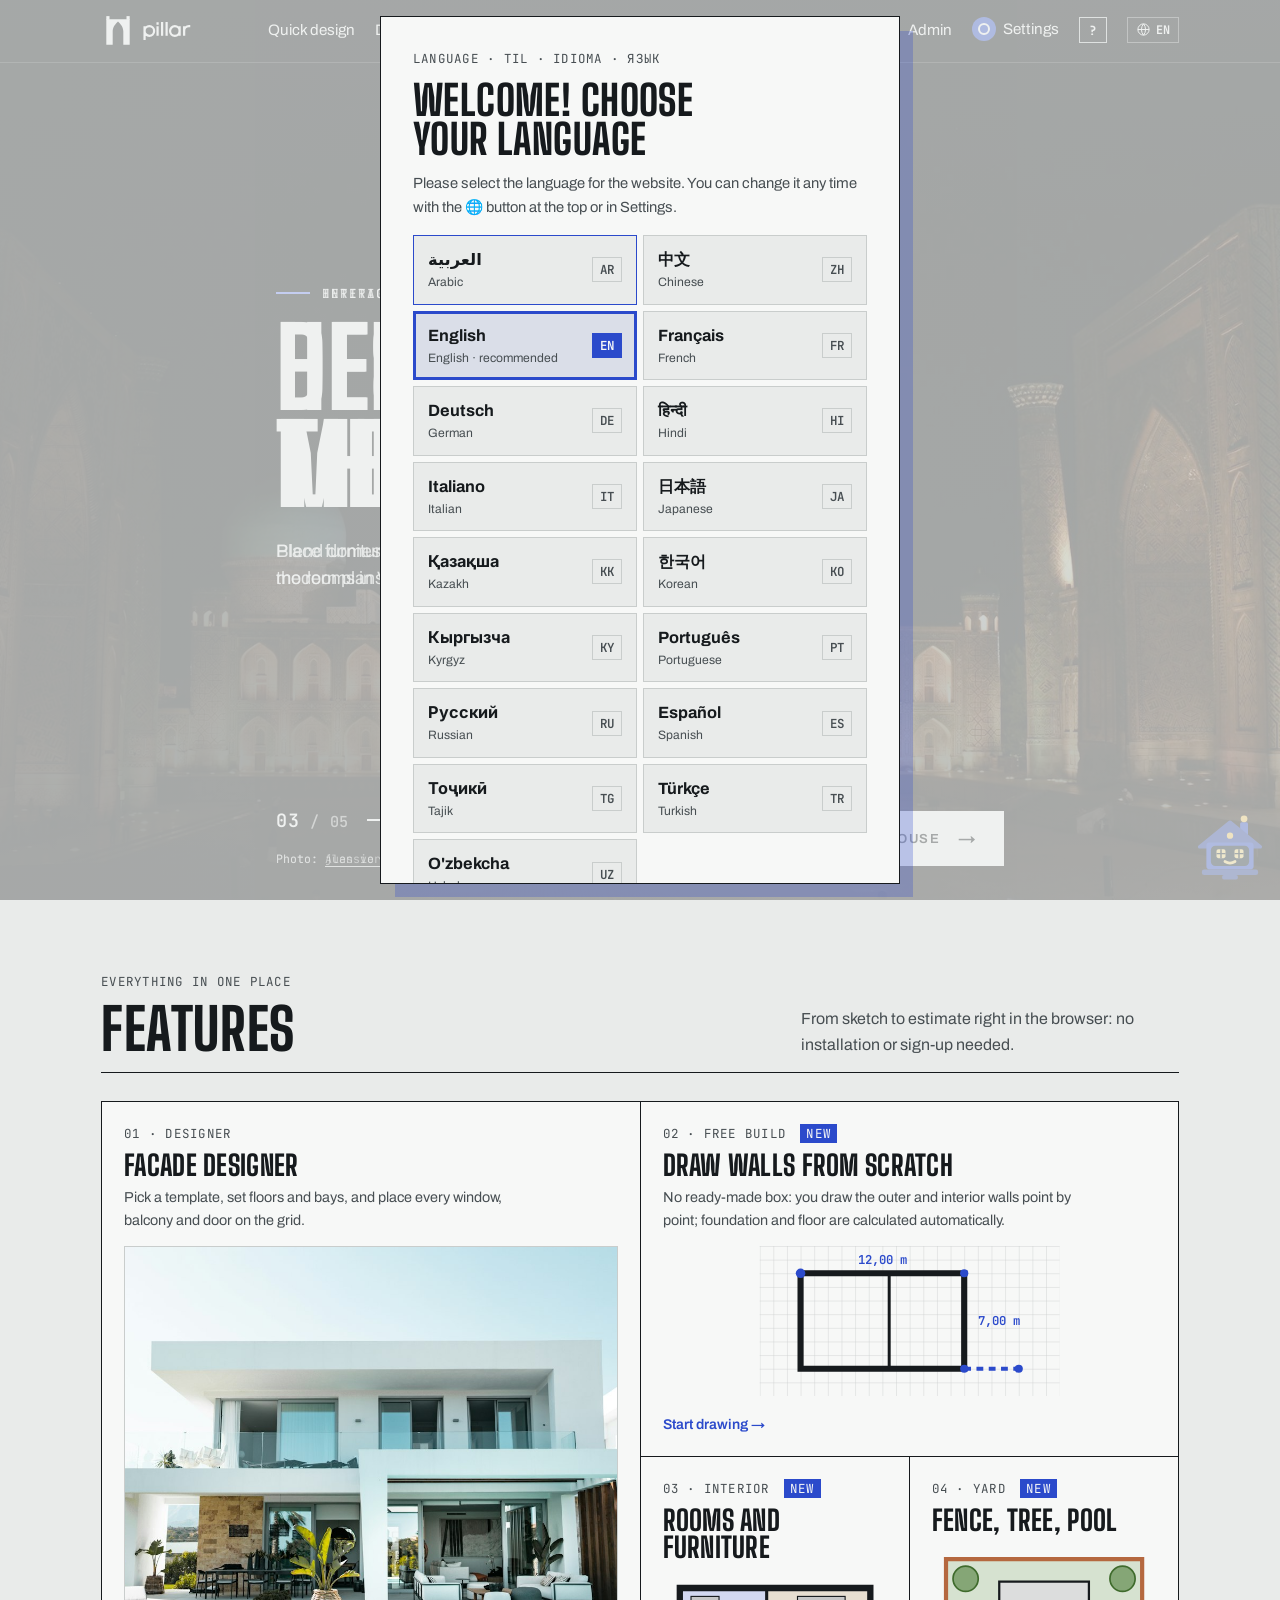
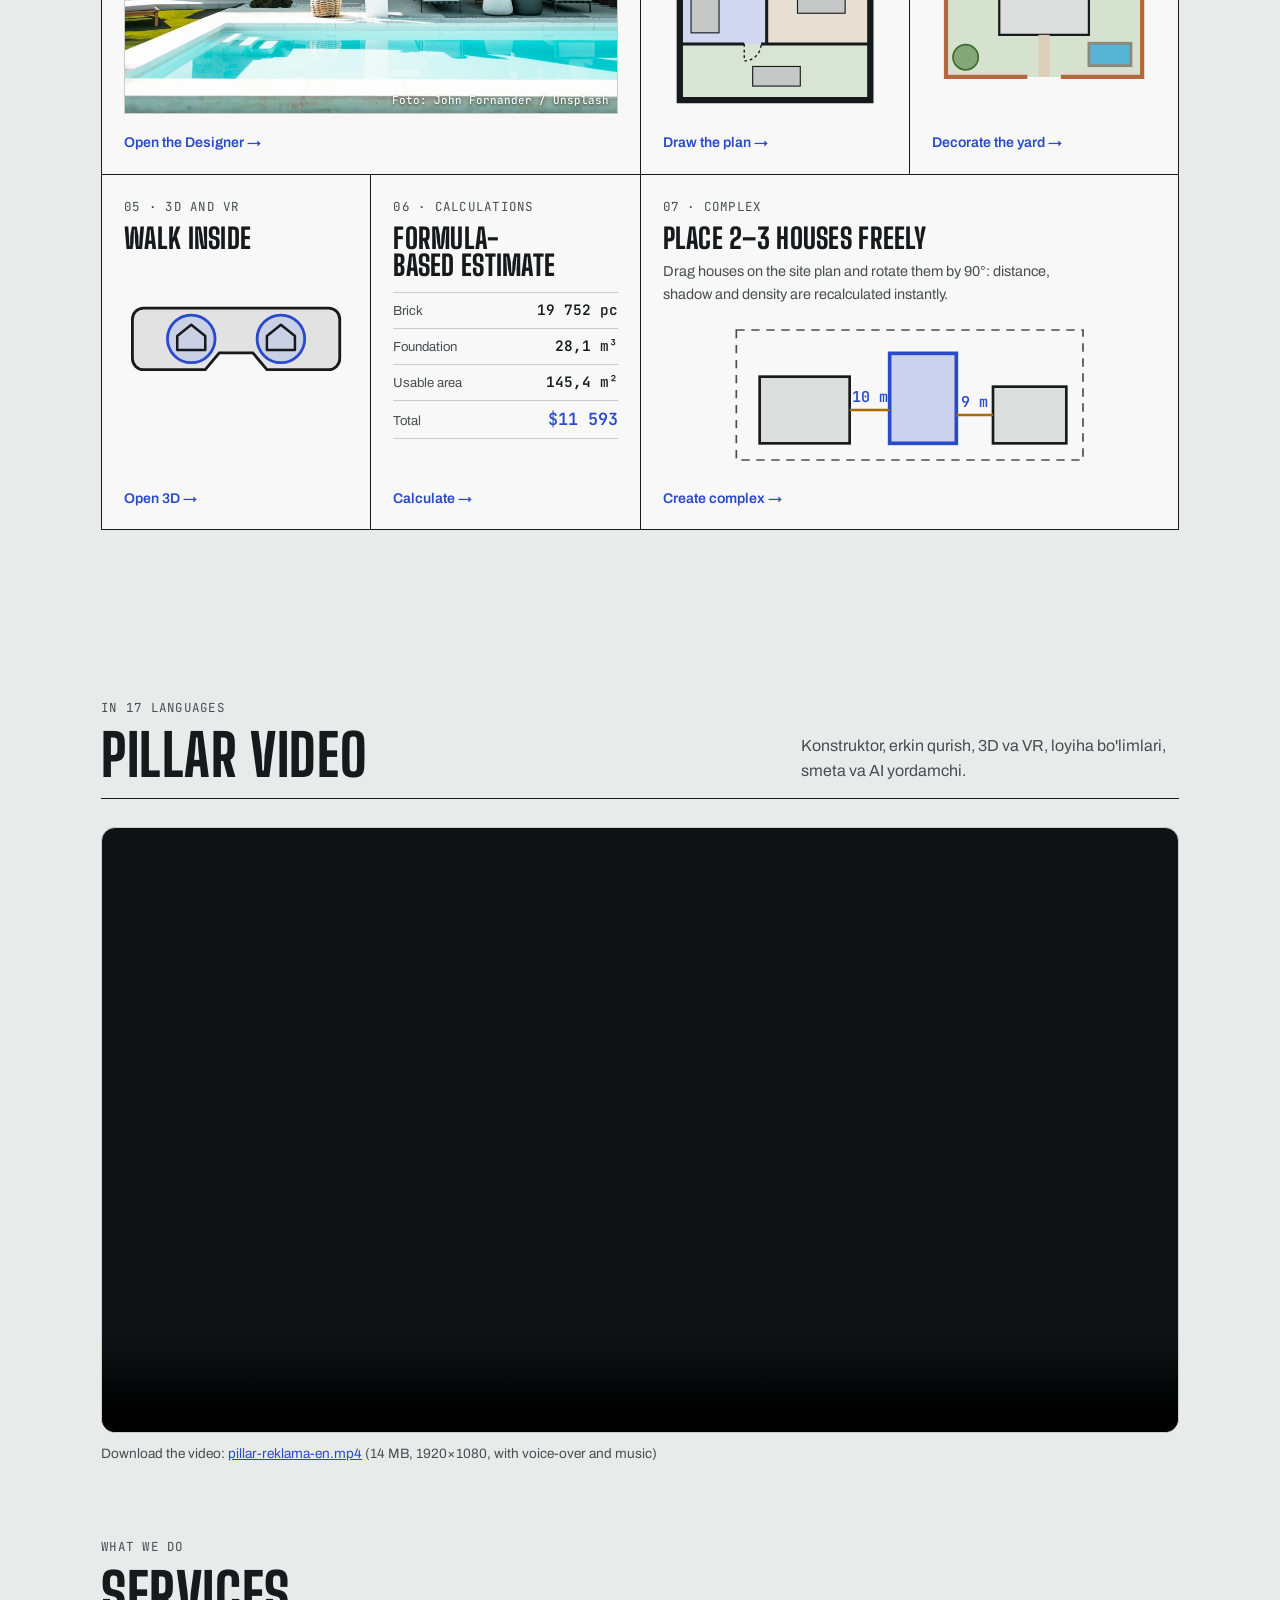
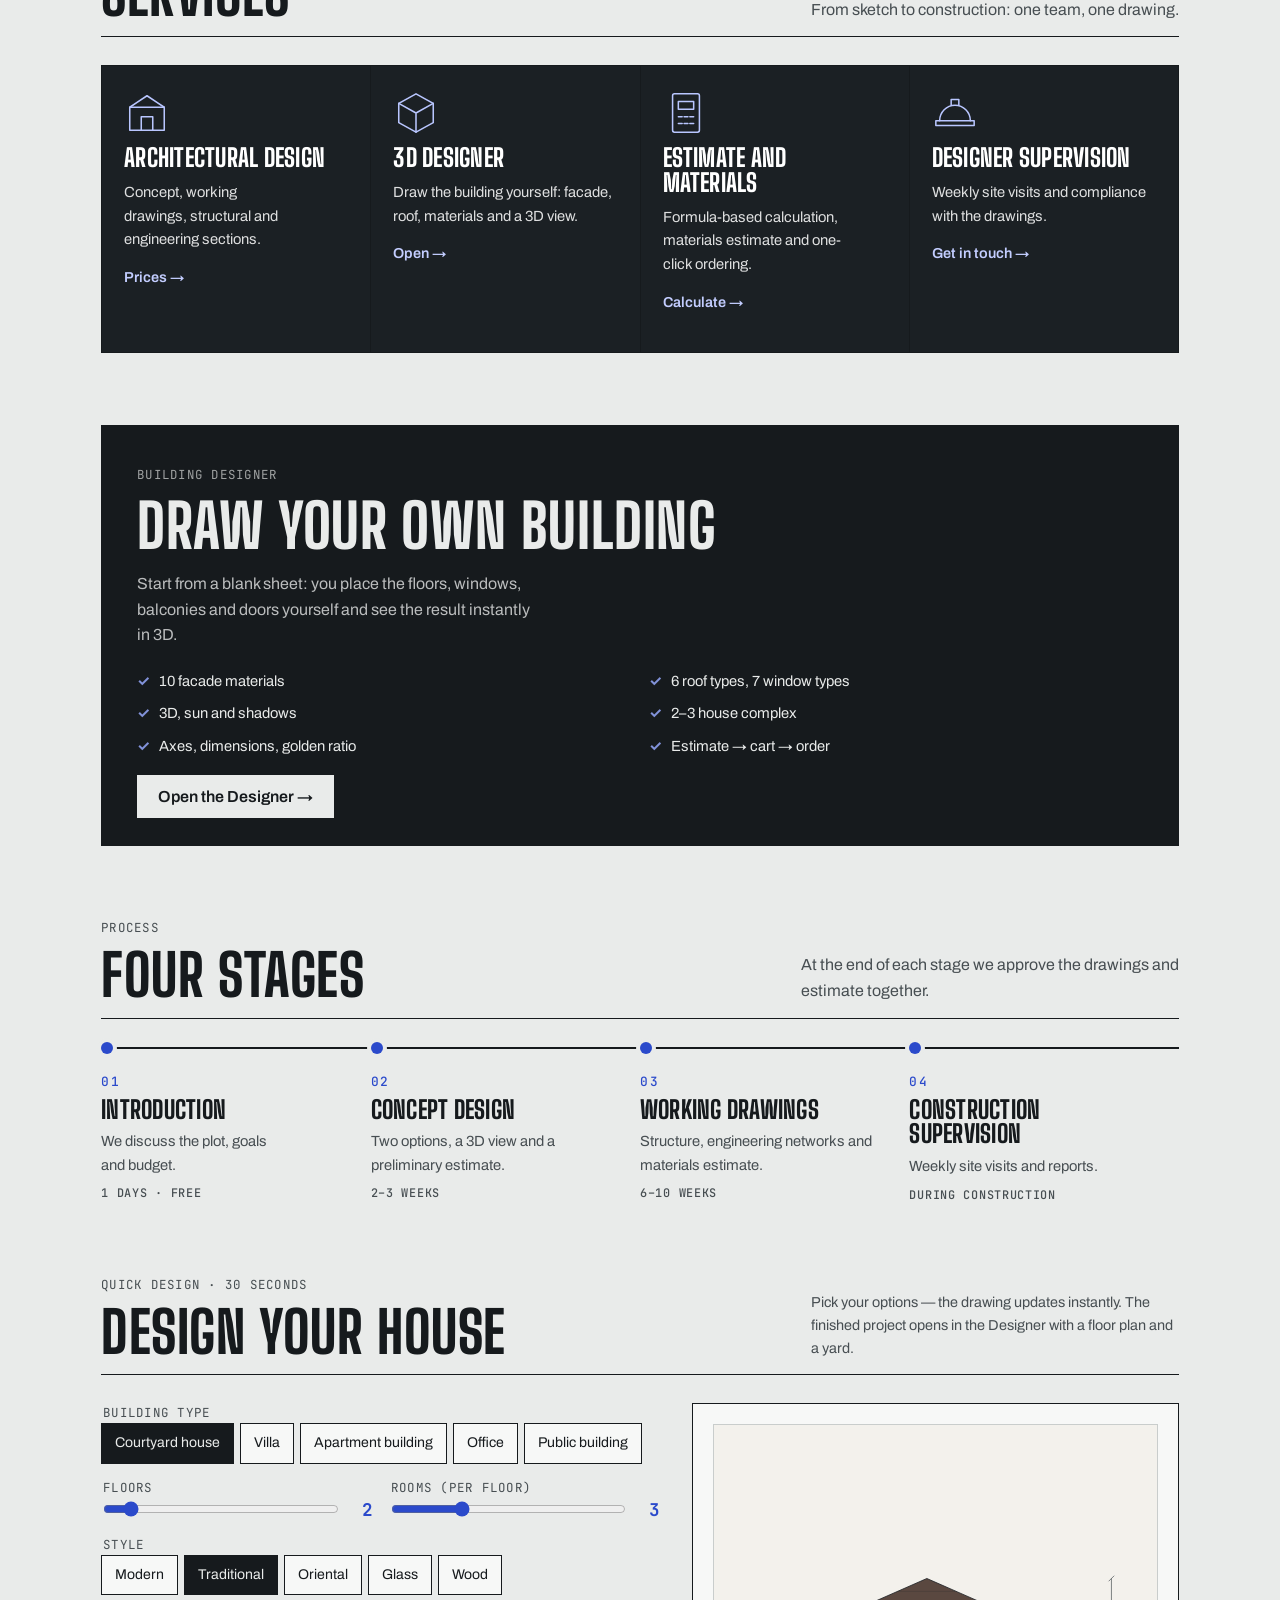
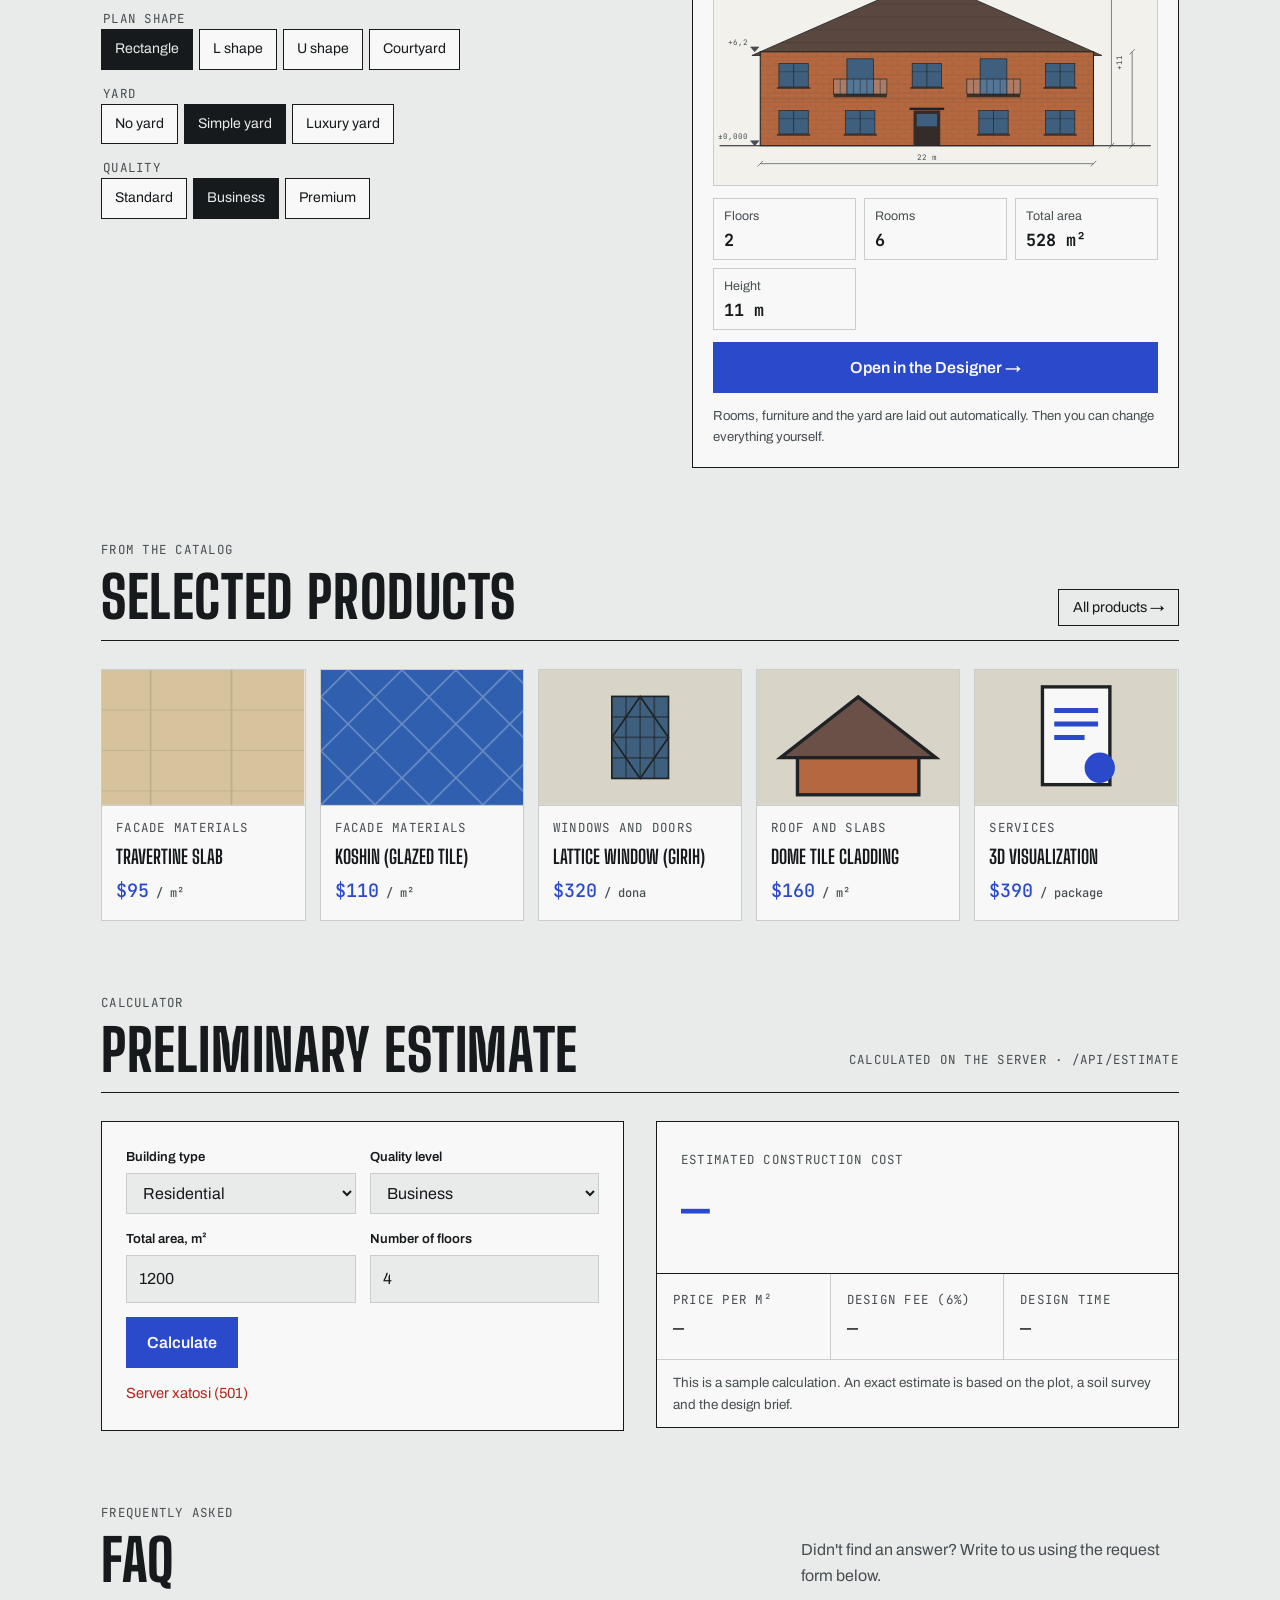
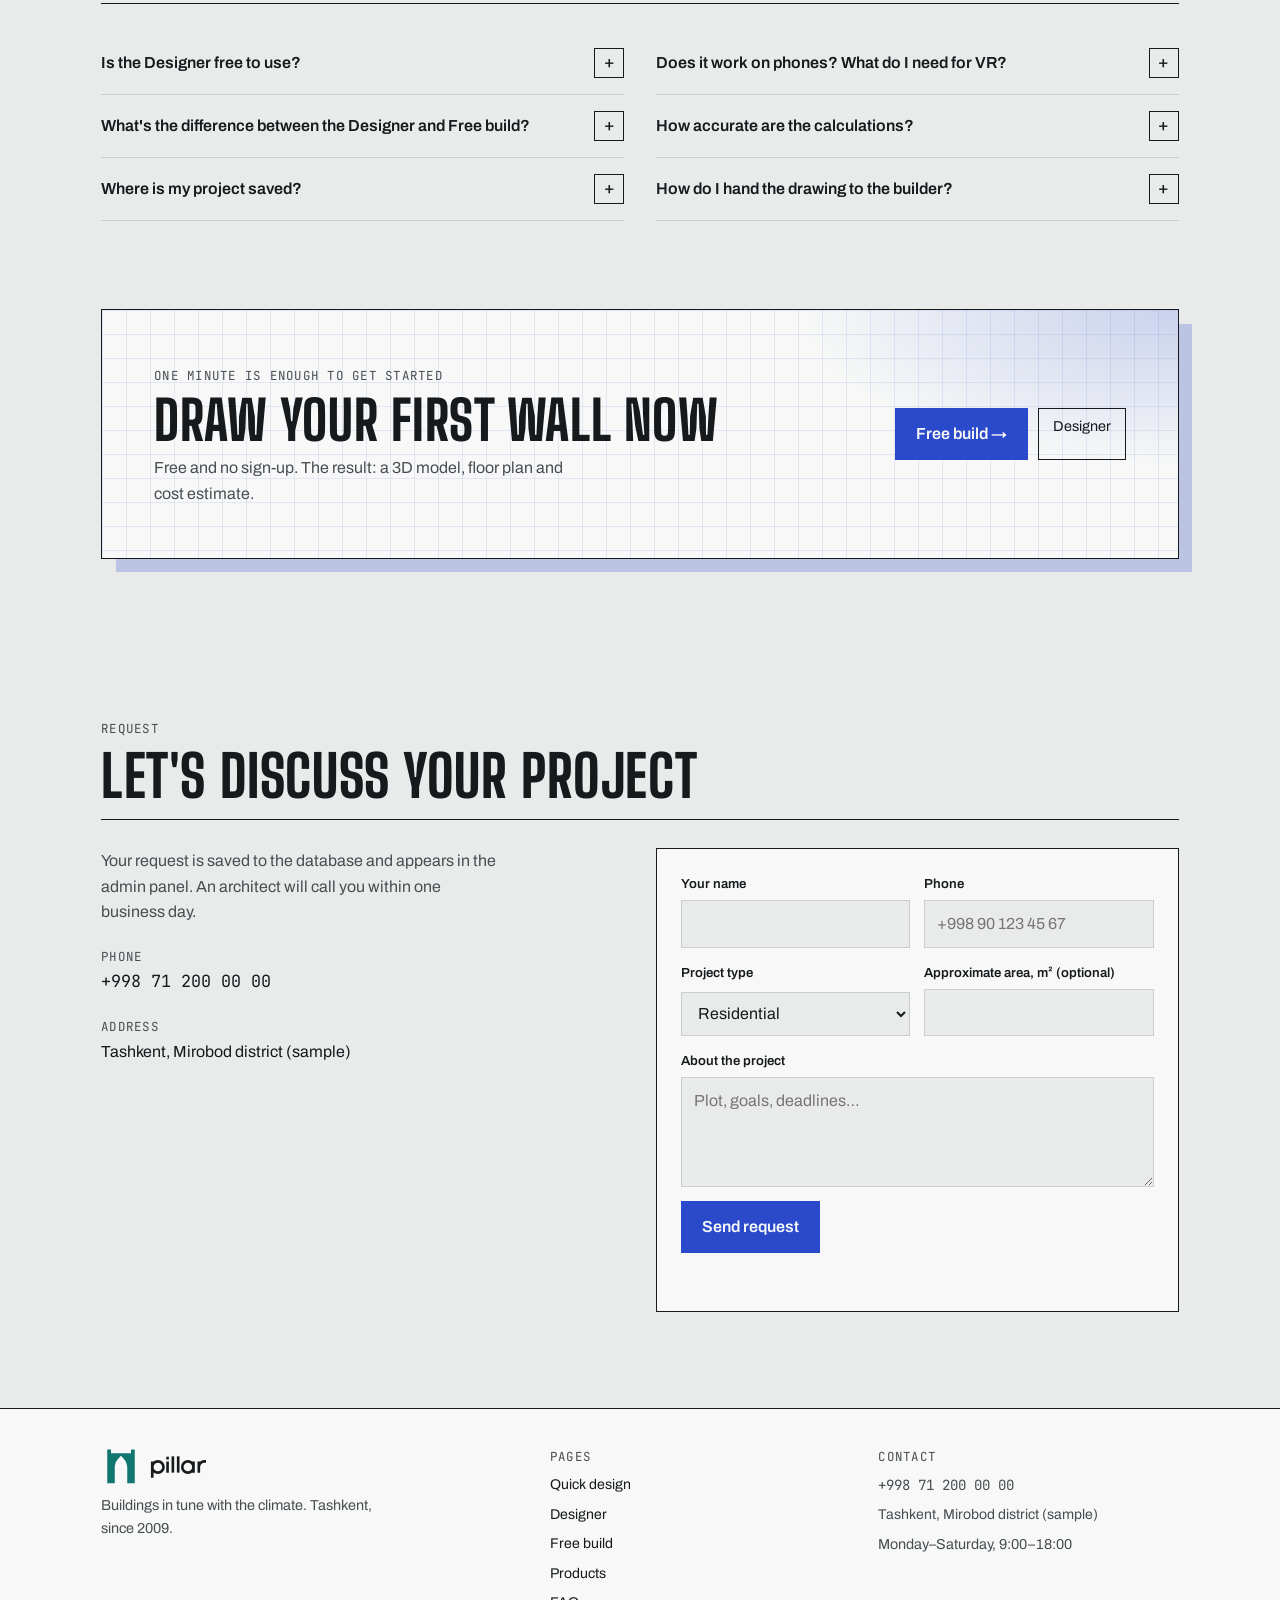
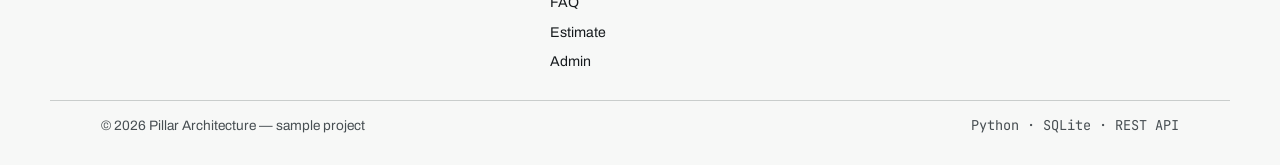
==== commit 02f1c6d4: "Reklama sayt tiliga ergashadi: video 17 tilda (matnlar video-vositalari/tx, diktor Edge TTS; ky va t" ====
--- a/arxitektura/static/index.html
+++ b/arxitektura/static/index.html
@@ -176,10 +176,9 @@
 
     <section id="video" class="promo-video" aria-label="Pillar haqida video">
       <div class="sec-head">
-        <div><span class="label">4 tilda</span><h2>Pillar haqida video</h2></div>
+        <div><span class="label">17 tilda</span><h2>Pillar haqida video</h2></div>
         <p class="sec-sub">Konstruktor, erkin qurish, 3D va VR, loyiha bo'limlari, smeta va AI yordamchi.</p>
       </div>
-      <div class="pv-tabs" role="group" aria-label="Video tili" translate="no"><button type="button" data-l="uz">O'zbekcha</button><button type="button" data-l="en">English</button><button type="button" data-l="ru">Русский</button><button type="button" data-l="es">Español</button></div>
       <video controls preload="none" playsinline poster="video/pillar-reklama-uz.jpg" width="1920" height="1080"><source src="video/pillar-reklama-uz.mp4" type="video/mp4"></video>
       <p class="muted pv-dl">Videoni yuklab olish: <a href="video/pillar-reklama-uz.mp4" download translate="no">pillar-reklama-uz.mp4</a> (14 MB, 1920×1080, diktor va musiqa bilan)</p>
     </section>
--- a/arxitektura/static/style.css
+++ b/arxitektura/static/style.css
@@ -1153,7 +1153,7 @@
 .lang-card { width: min(520px, 100%); max-height: calc(100vh - 32px); overflow: auto; display: grid; gap: 12px; padding: clamp(20px, 4vw, 32px); border: 1px solid var(--fg); background: var(--surface); color: var(--fg); box-shadow: 14px 14px 0 -1px color-mix(in srgb, var(--accent) 28%, transparent); animation: rise .35s cubic-bezier(.2, .7, .2, 1) backwards; }
 .lang-card h2 { font-size: clamp(1.8rem, 5vw, 2.6rem); text-transform: uppercase; line-height: .95; }
 .lang-card p { margin: 0; color: var(--muted); font-size: .92rem; }
-.lang-list { display: grid; gap: 6px; margin-top: 4px; }
+.lang-list { display: grid; gap: 6px; margin-top: 4px; grid-template-columns: repeat(auto-fill, minmax(190px, 1fr)); }   /* 16 til: keng ekranda ikki ustun */
 .lang-list button { display: grid; grid-template-columns: 1fr auto; grid-template-rows: auto auto; column-gap: 12px; align-items: center; text-align: left; padding: 11px 14px; border: 1px solid var(--line); background: var(--bg); color: var(--fg); font: inherit; cursor: pointer; transition: border-color .15s, background-color .15s; }
 .lang-list button b { font-size: 1.02rem; }
 .lang-list button small { grid-column: 1; color: var(--muted); font-size: .76rem; }
@@ -1654,10 +1654,6 @@
 /* ---------- BOSH SAHIFA: reklama videosi ---------- */
 .promo-video video { display: block; width: 100%; height: auto; aspect-ratio: 16 / 9; background: #0f1214; border: 1px solid var(--line); border-radius: 14px; }
 .pv-dl { margin-top: 10px; font-size: .85rem; }
-.pv-tabs { display: flex; flex-wrap: wrap; gap: 8px; margin-bottom: 12px; }
-.pv-tabs button { font: inherit; font-size: .9rem; padding: 7px 16px; border-radius: 999px; border: 1px solid var(--line); background: transparent; color: inherit; cursor: pointer; }
-.pv-tabs button:hover { border-color: var(--accent, #6f86ff); }
-.pv-tabs button.on { background: var(--accent, #6f86ff); border-color: var(--accent, #6f86ff); color: #fff; }
 
 /* ===================== MINIMAL: tinch va engil dizayn (sayt qotmasligi uchun, 2026-11-19) =====================
    Butun ekranli fon qatlamlari (to'r, foto), cheksiz animatsiyalar va bo'lim fotosuratlari o'chirildi.
@@ -1677,3 +1673,24 @@
 #galereya > main > section:first-child > .sec-head::before, #galereya > main > section:first-child > .sec-head::after { content: none; }
 .svc-card::before, .svc-card::after { content: none; }
 .svc-card .svc-credit { display: none; }
+
+/* ---------- 3D: Detallar rejimi va ichki dizayn paneli ---------- */
+.v3.parts { cursor: pointer; }
+.v3.parts.drag { cursor: grabbing; }
+.v3-int { position: absolute; top: 28px; right: 8px; width: min(268px, calc(100% - 16px)); max-height: calc(100% - 84px); overflow: auto; display: grid; gap: 6px; padding: 8px; background: var(--surface); border: 1px solid var(--fg); font-size: .72rem; touch-action: auto; cursor: default; }
+.v3-int[hidden], .v3.vr-on .v3-int { display: none; }
+.v3i-row { display: flex; flex-wrap: wrap; gap: 4px; align-items: center; }
+.v3i-h { margin: 2px 0 0; font-family: var(--font-mono); font-size: .66rem; color: var(--muted); text-transform: uppercase; }
+.v3i-note { margin: 0; color: var(--muted); }
+.v3i-sel { flex: 1; min-width: 0; overflow: hidden; text-overflow: ellipsis; white-space: nowrap; }
+.v3-int button, .v3-int select { font: inherit; padding: 3px 7px; border: 1px solid var(--fg); border-radius: 0; background: var(--surface); color: var(--fg); cursor: pointer; }
+.v3-int select { flex: 1; min-width: 0; }
+.v3-int button[aria-pressed="true"] { background: var(--fg); color: var(--bg); }
+.v3-int button:disabled { opacity: .4; cursor: default; }
+.v3-int .v3i-sw { width: 22px; height: 22px; padding: 0; }
+.v3-int .v3i-sw[aria-pressed="true"] { outline: 2px solid var(--accent); outline-offset: 1px; }
+
+/* ---------- Konstruktor: uy tomonlari va hovli quruvchi ---------- */
+.side-cap { margin: 8px 0 4px; font-size: .74rem; color: var(--muted); }
+.gp-ybuild { display: grid; gap: 4px; margin: 8px 0; padding: 8px; border: 1px solid var(--line); background: color-mix(in srgb, var(--surface) 70%, transparent); }
+.gp-ybuild > .gp-bar:first-child b { font-size: .86rem; }
